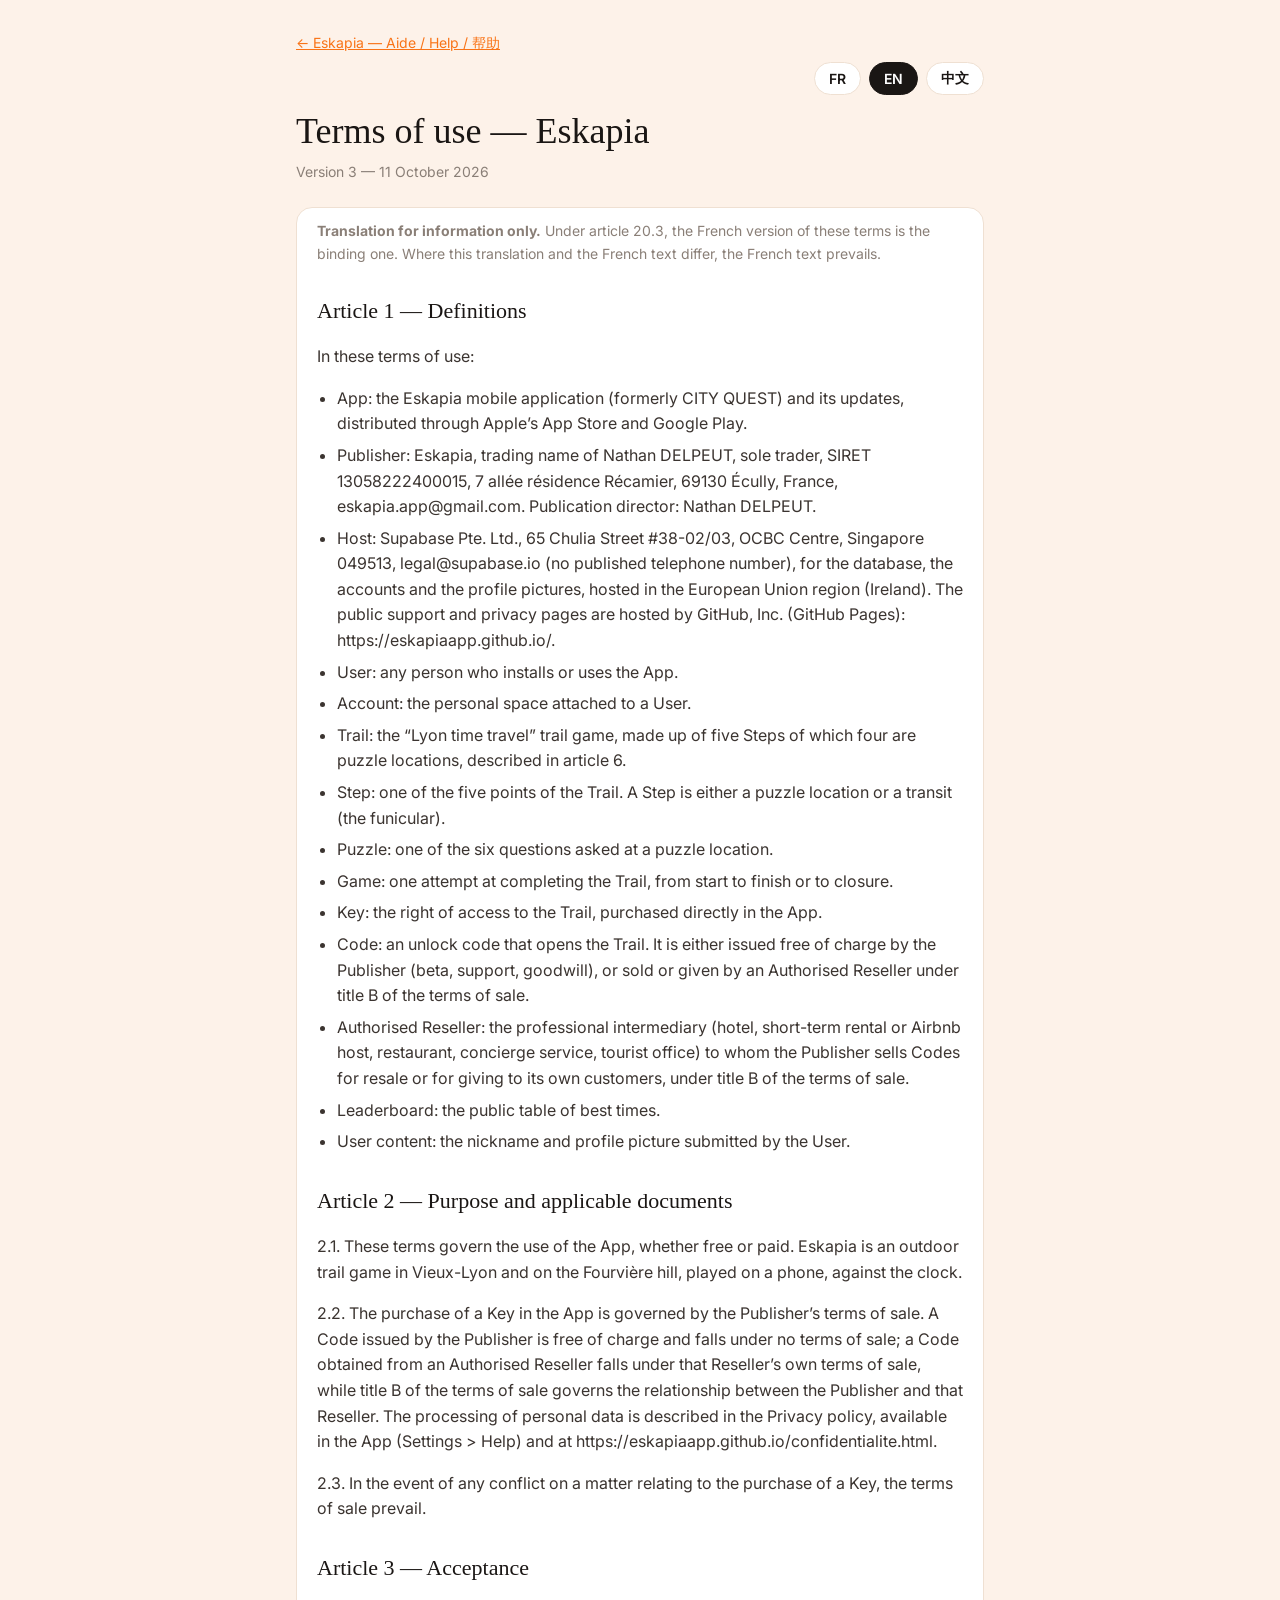
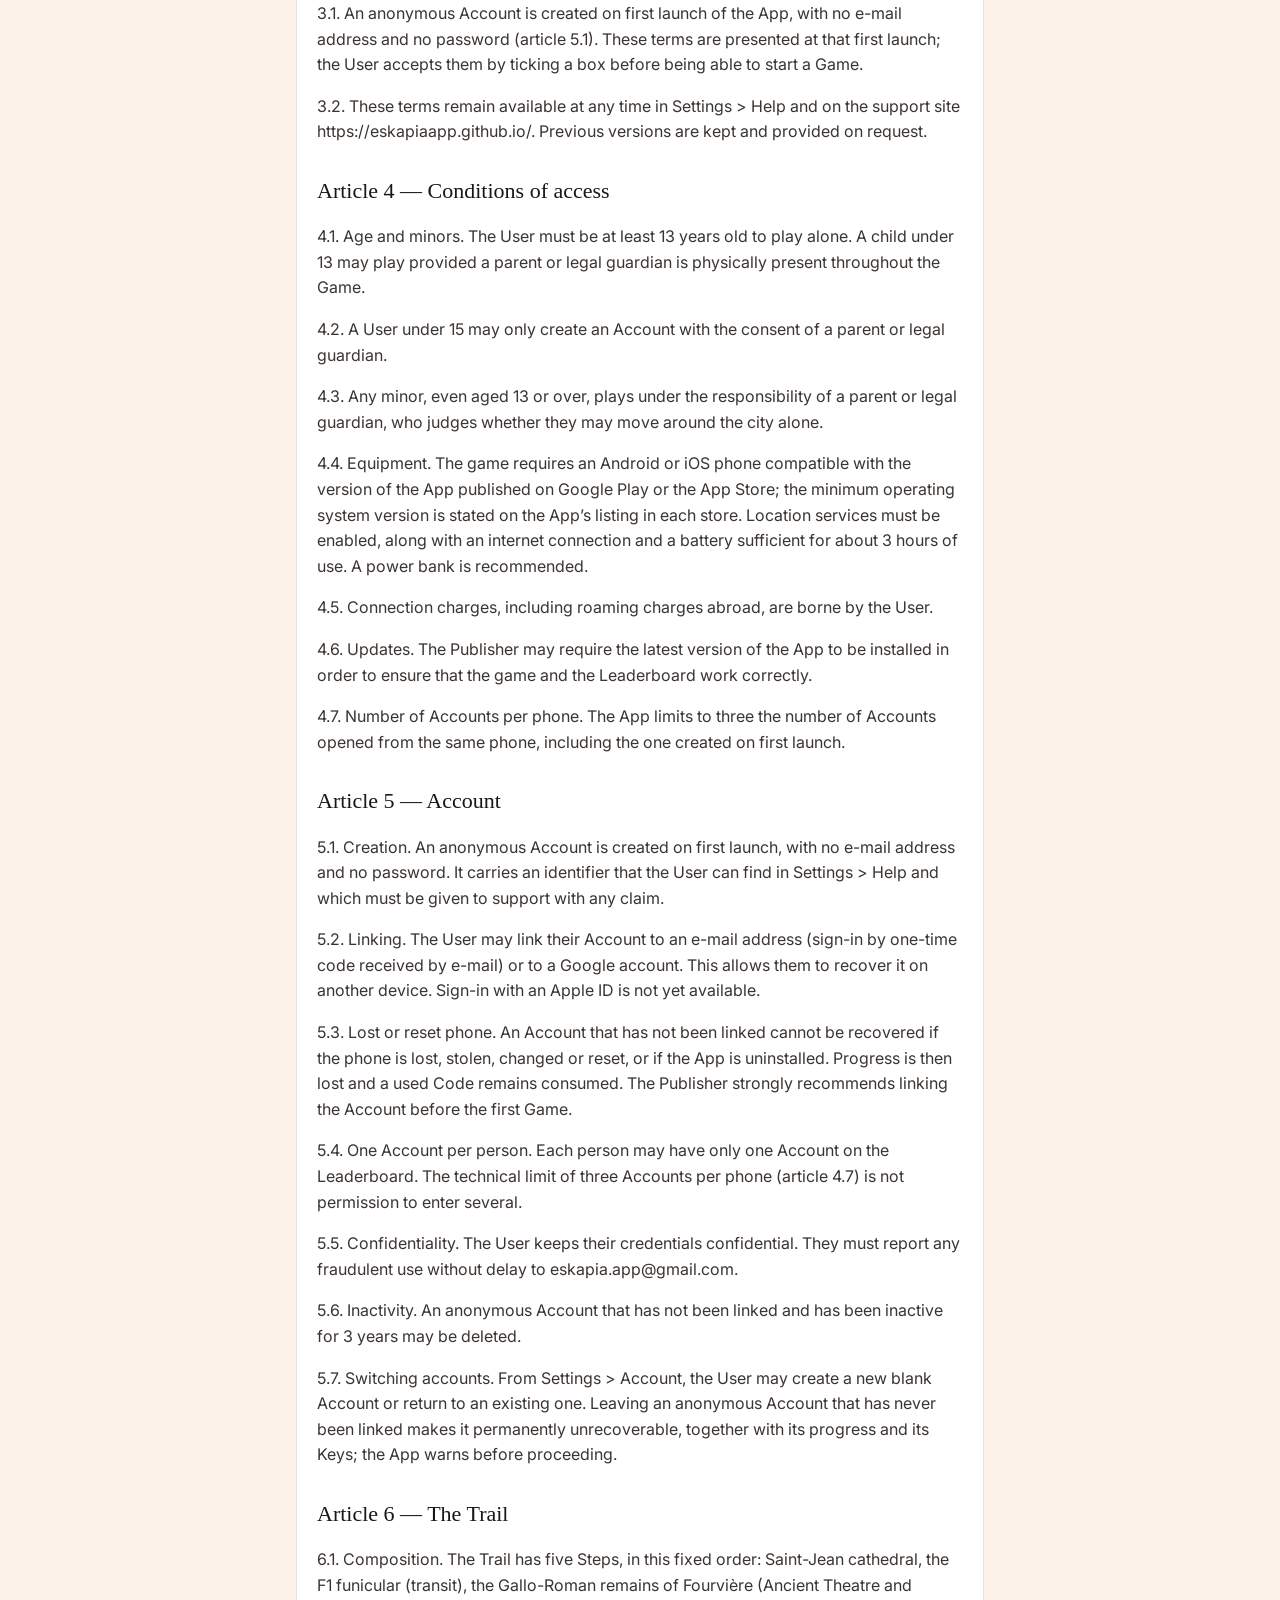
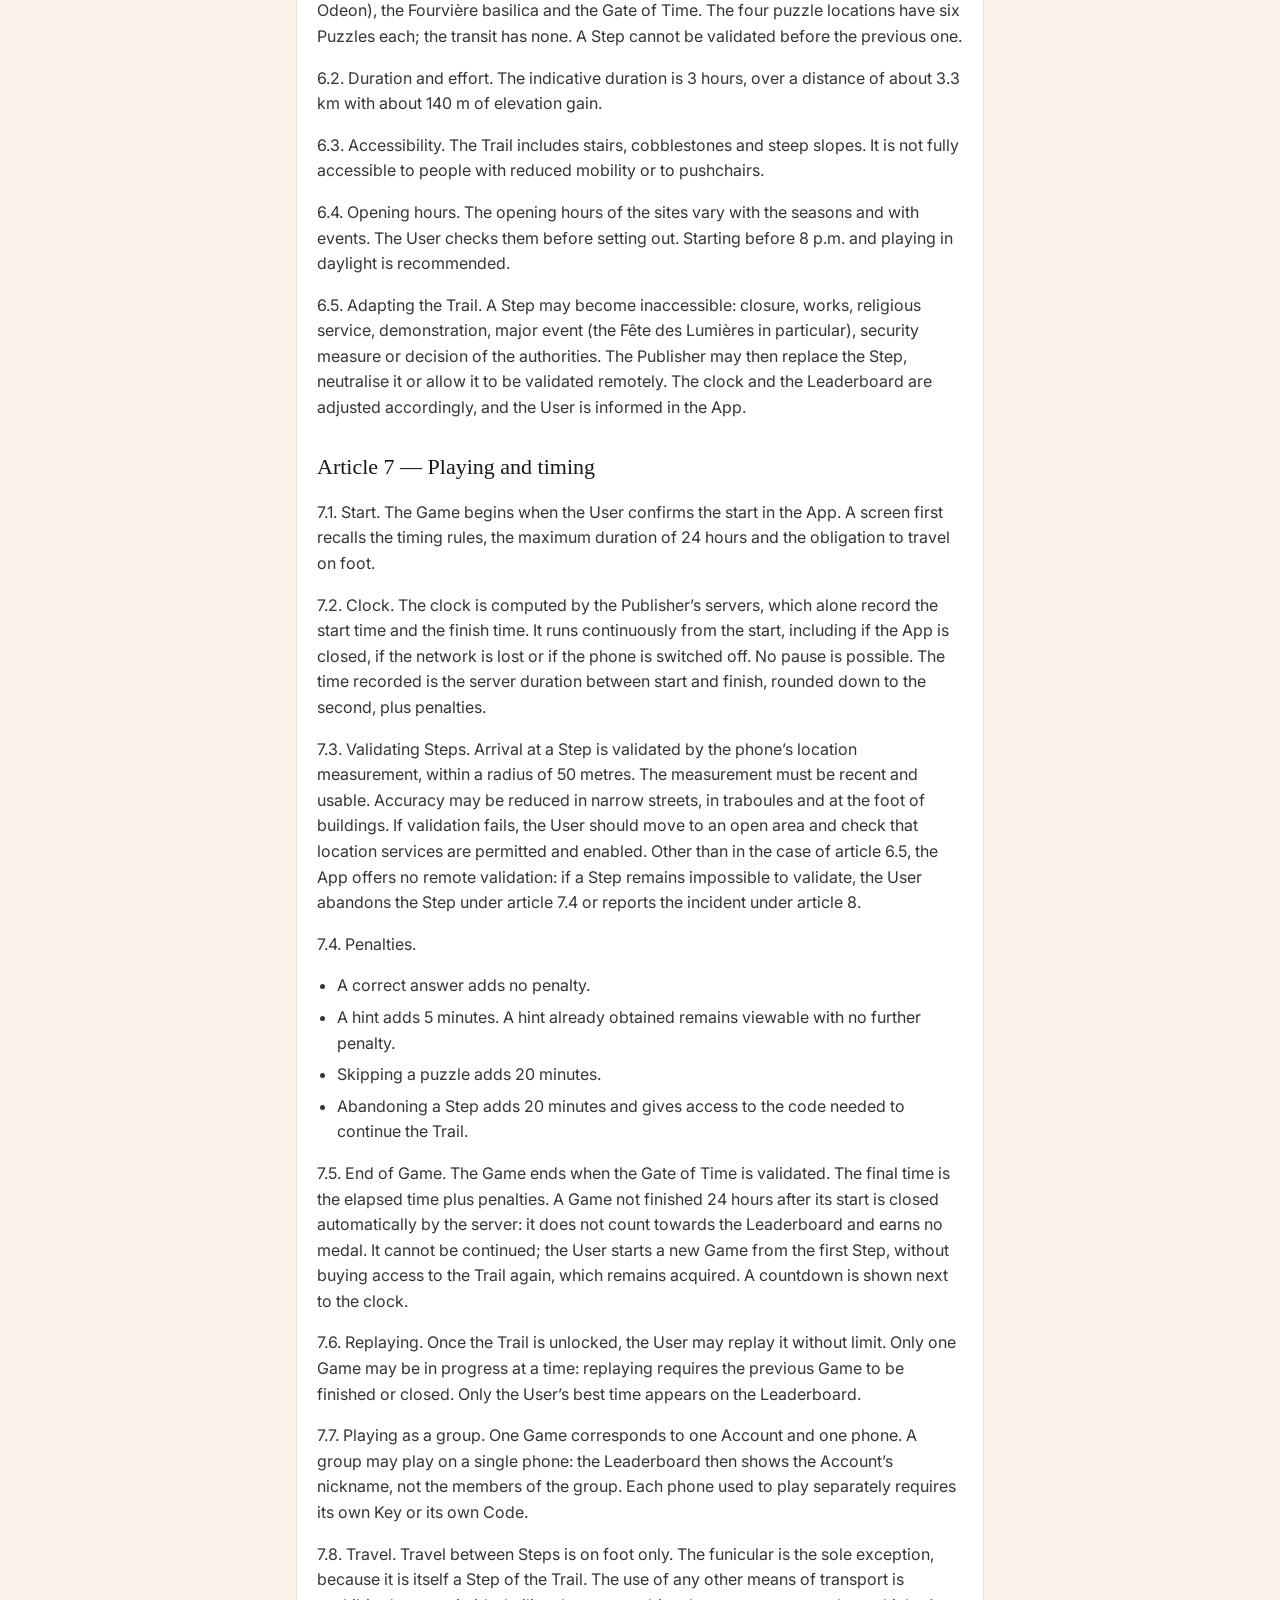
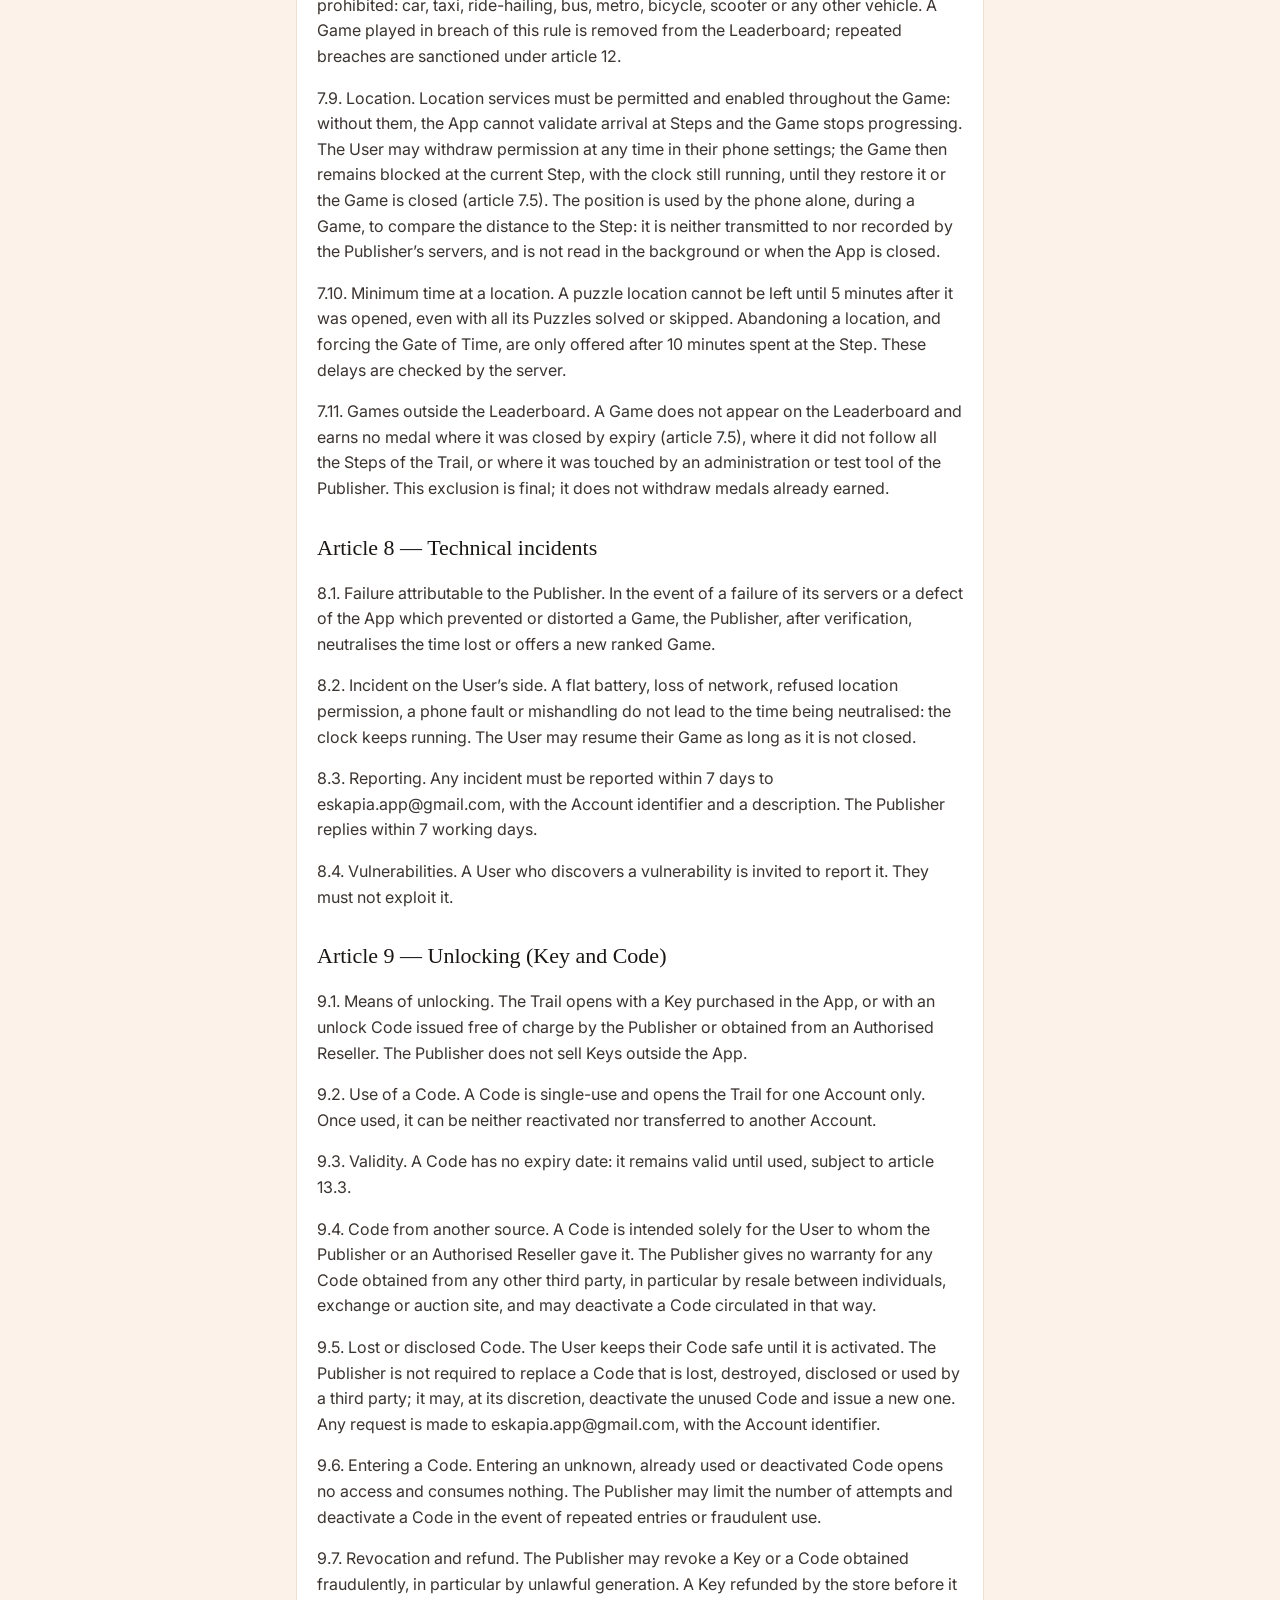
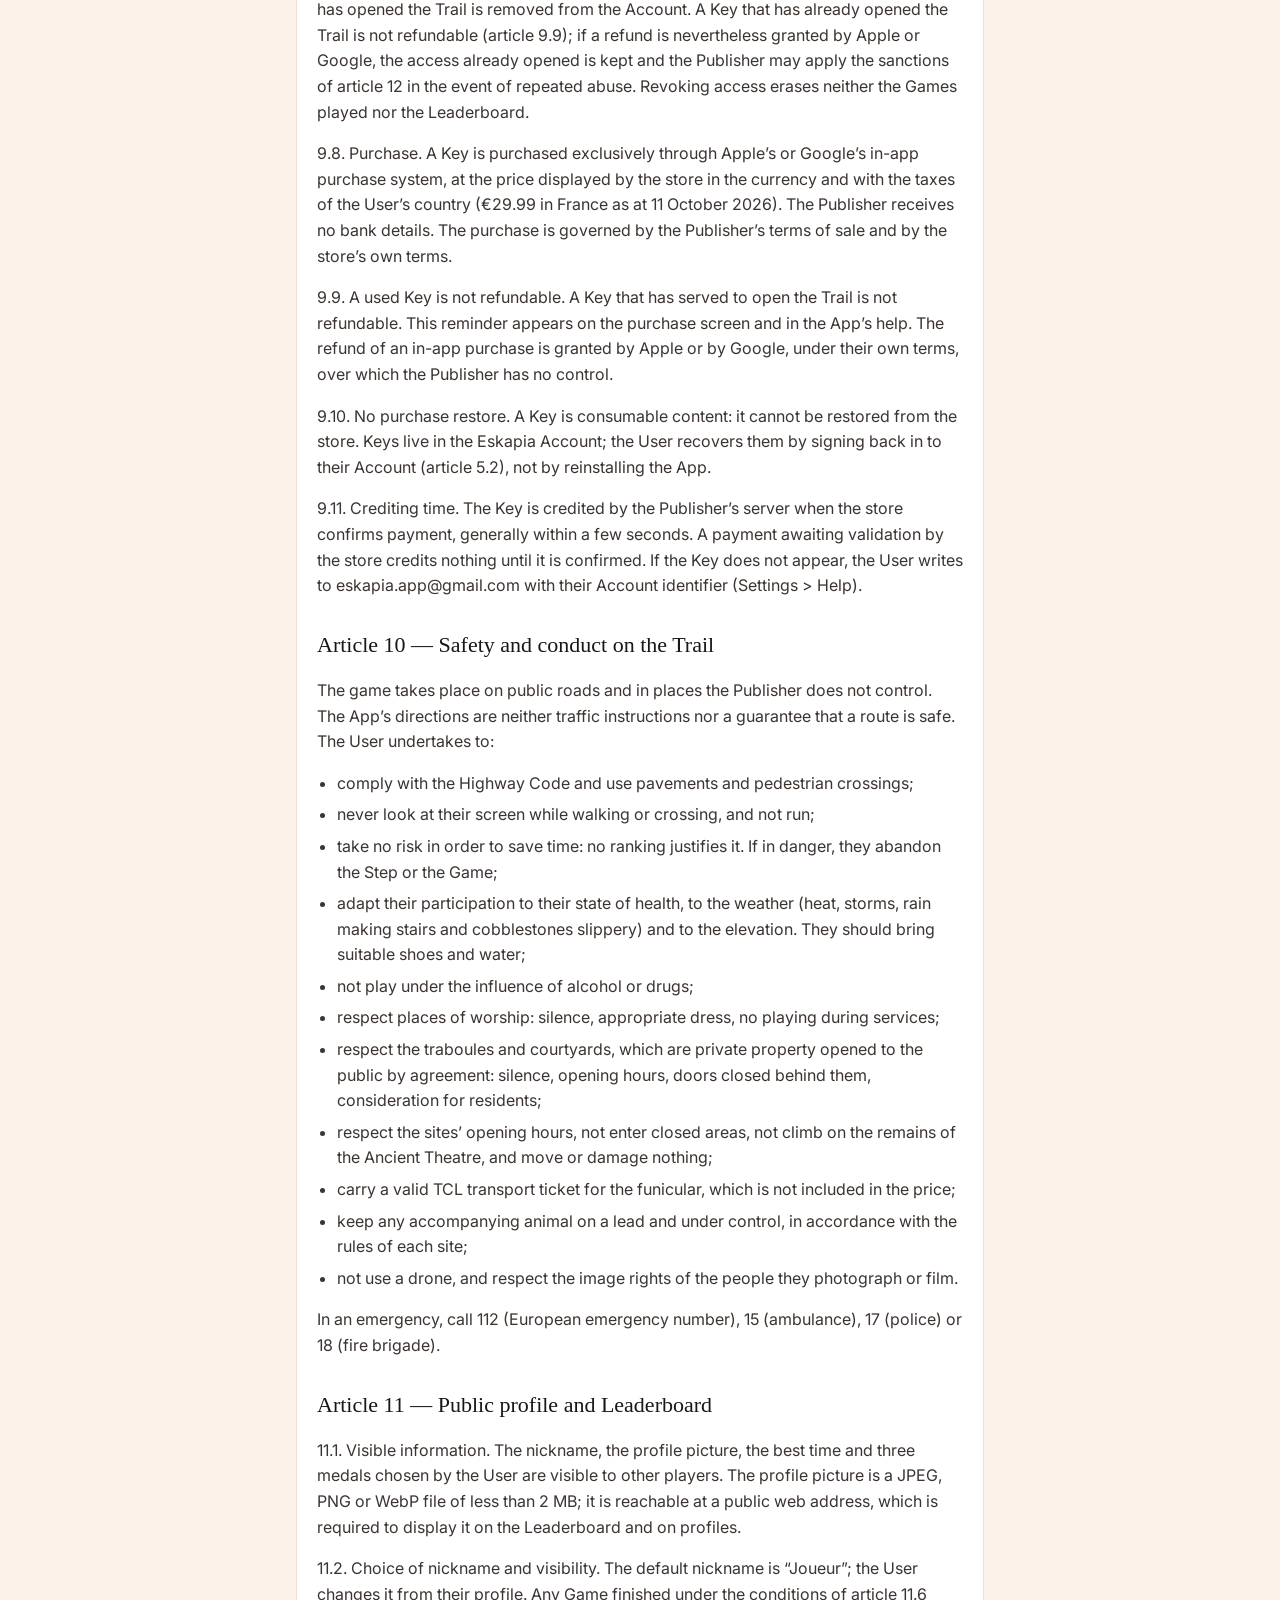
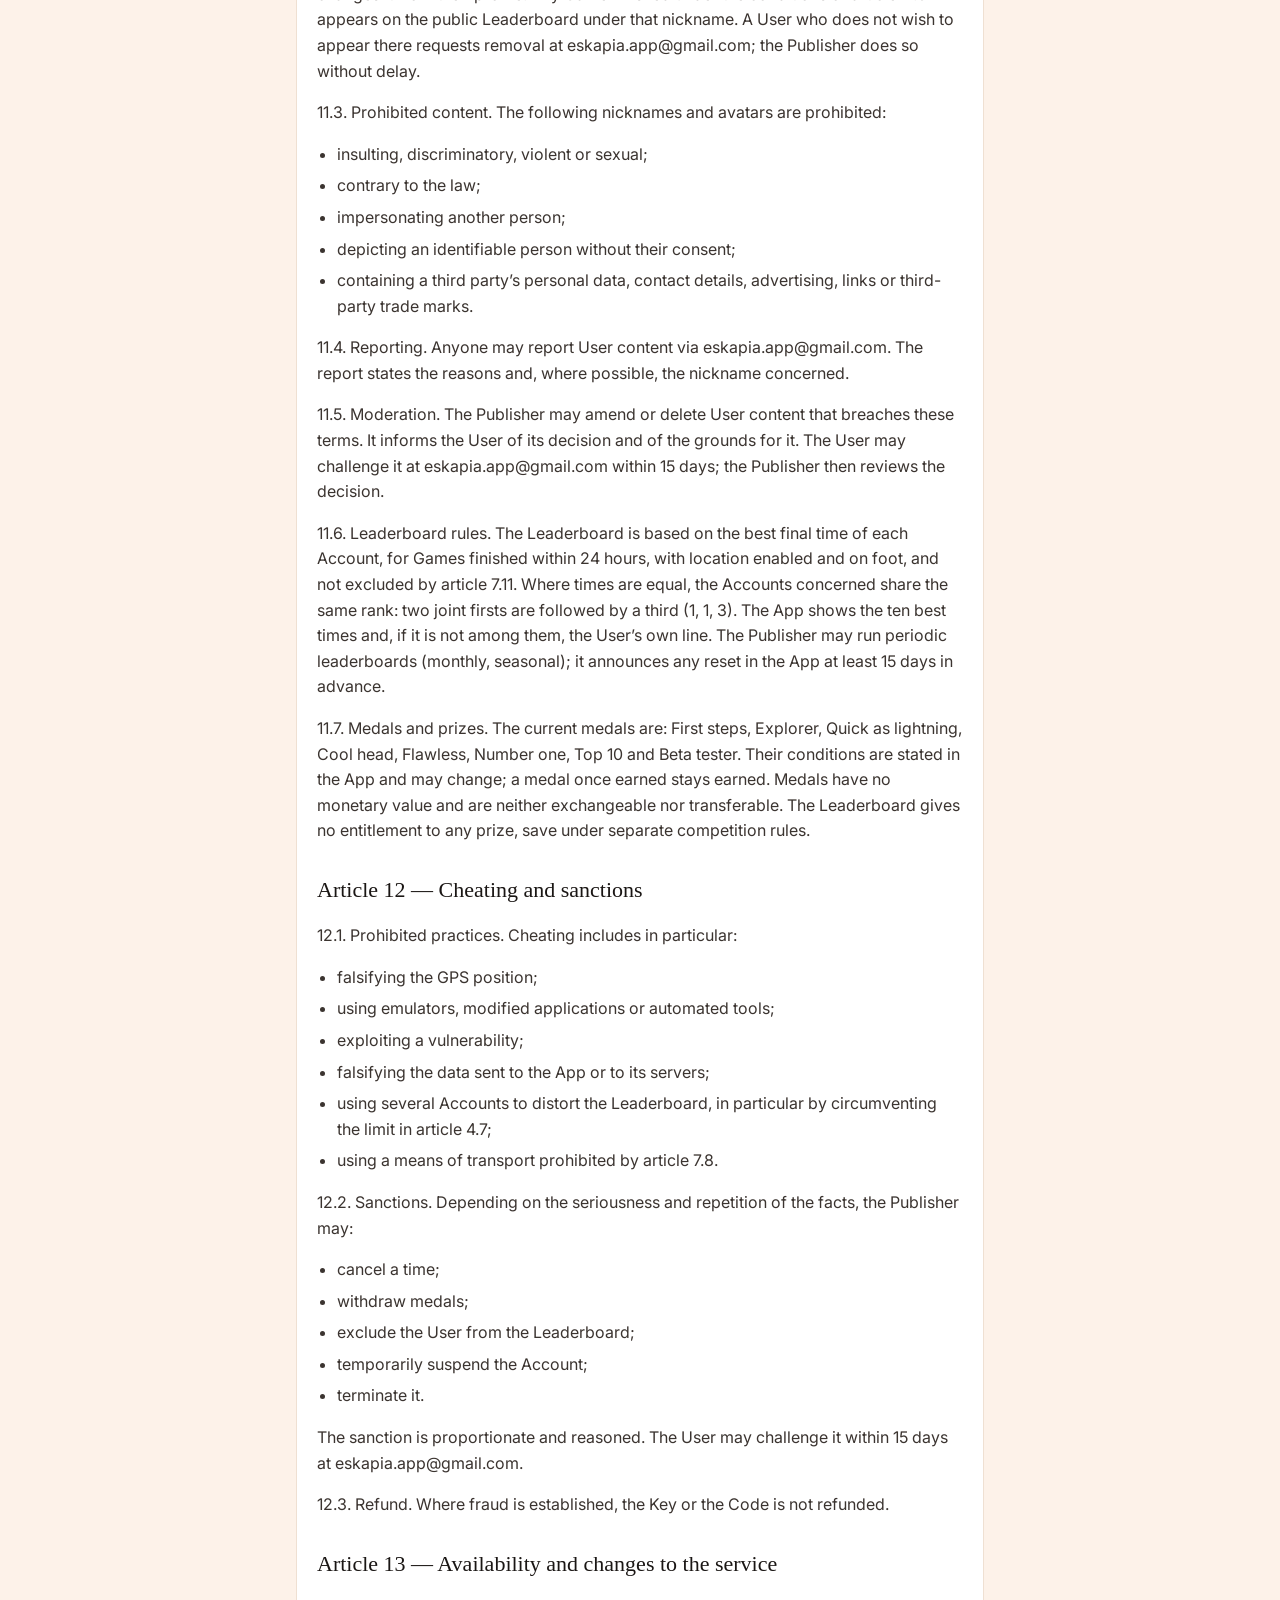
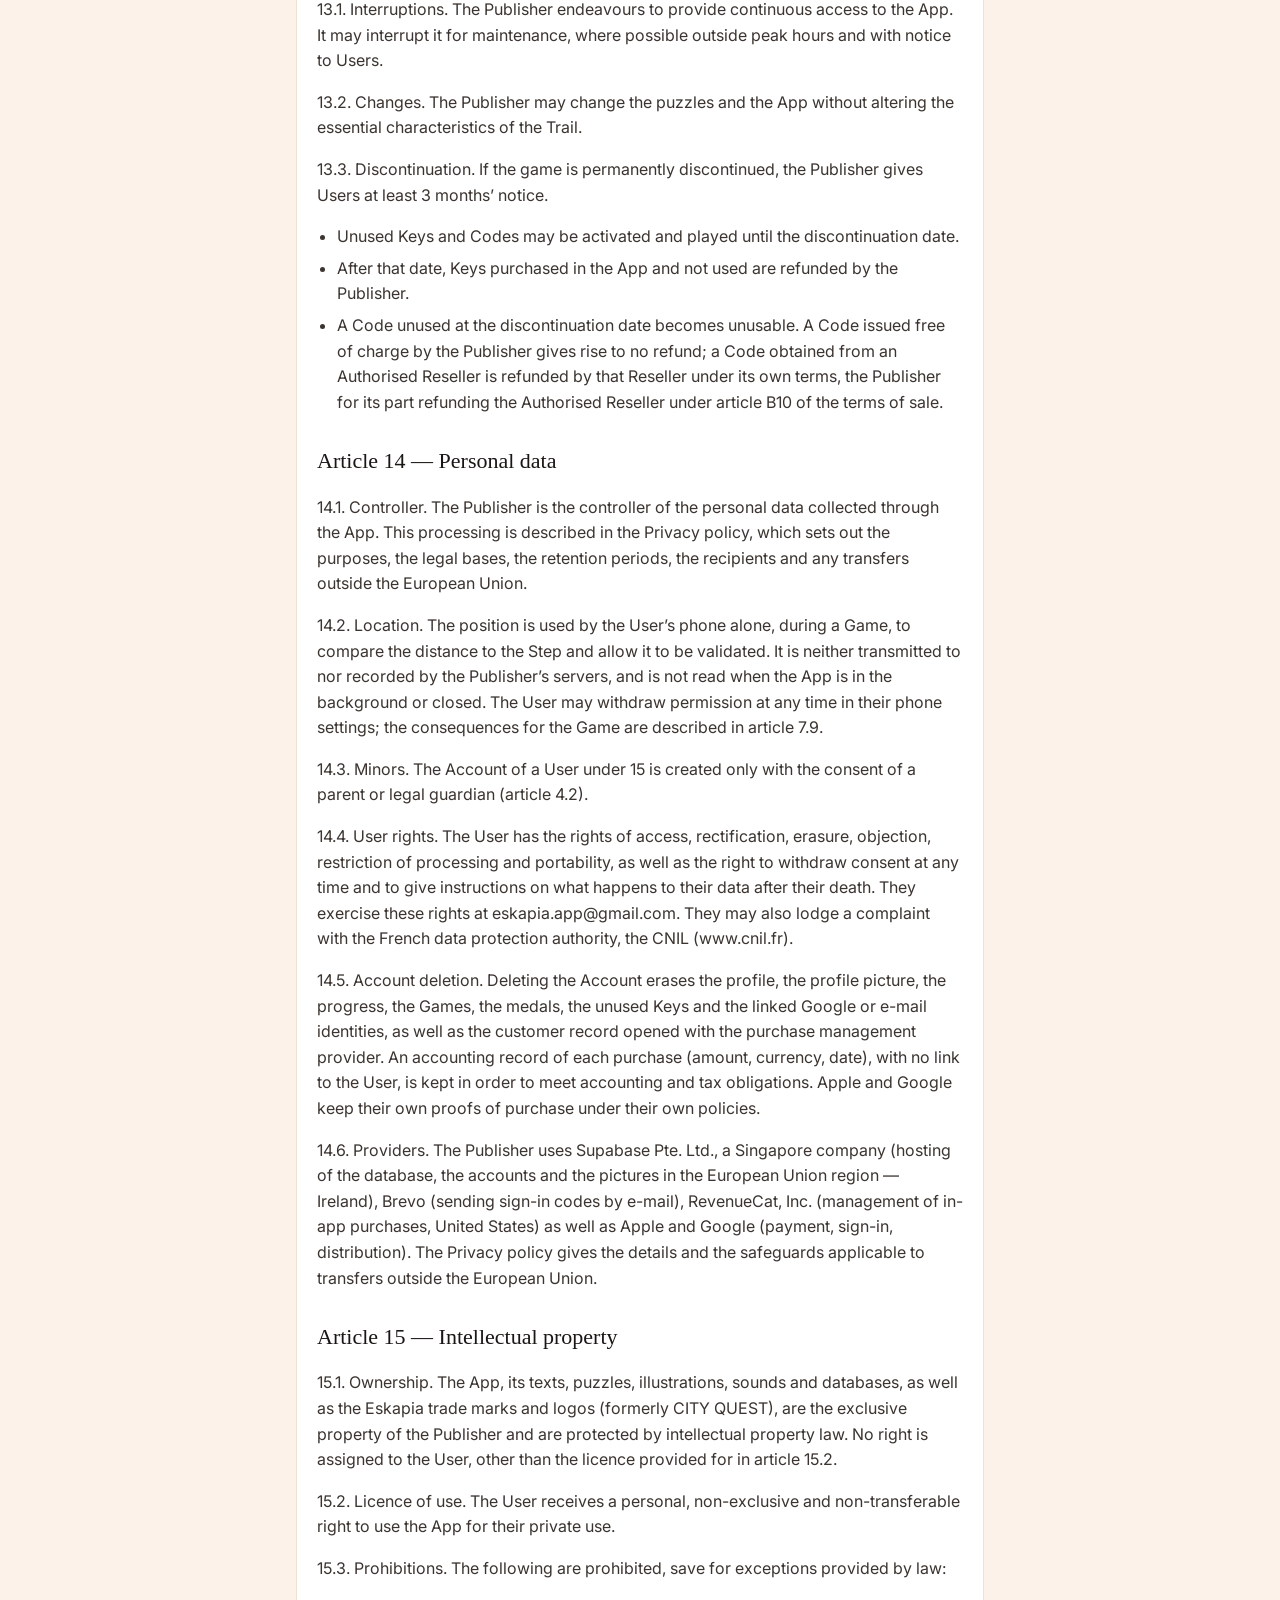
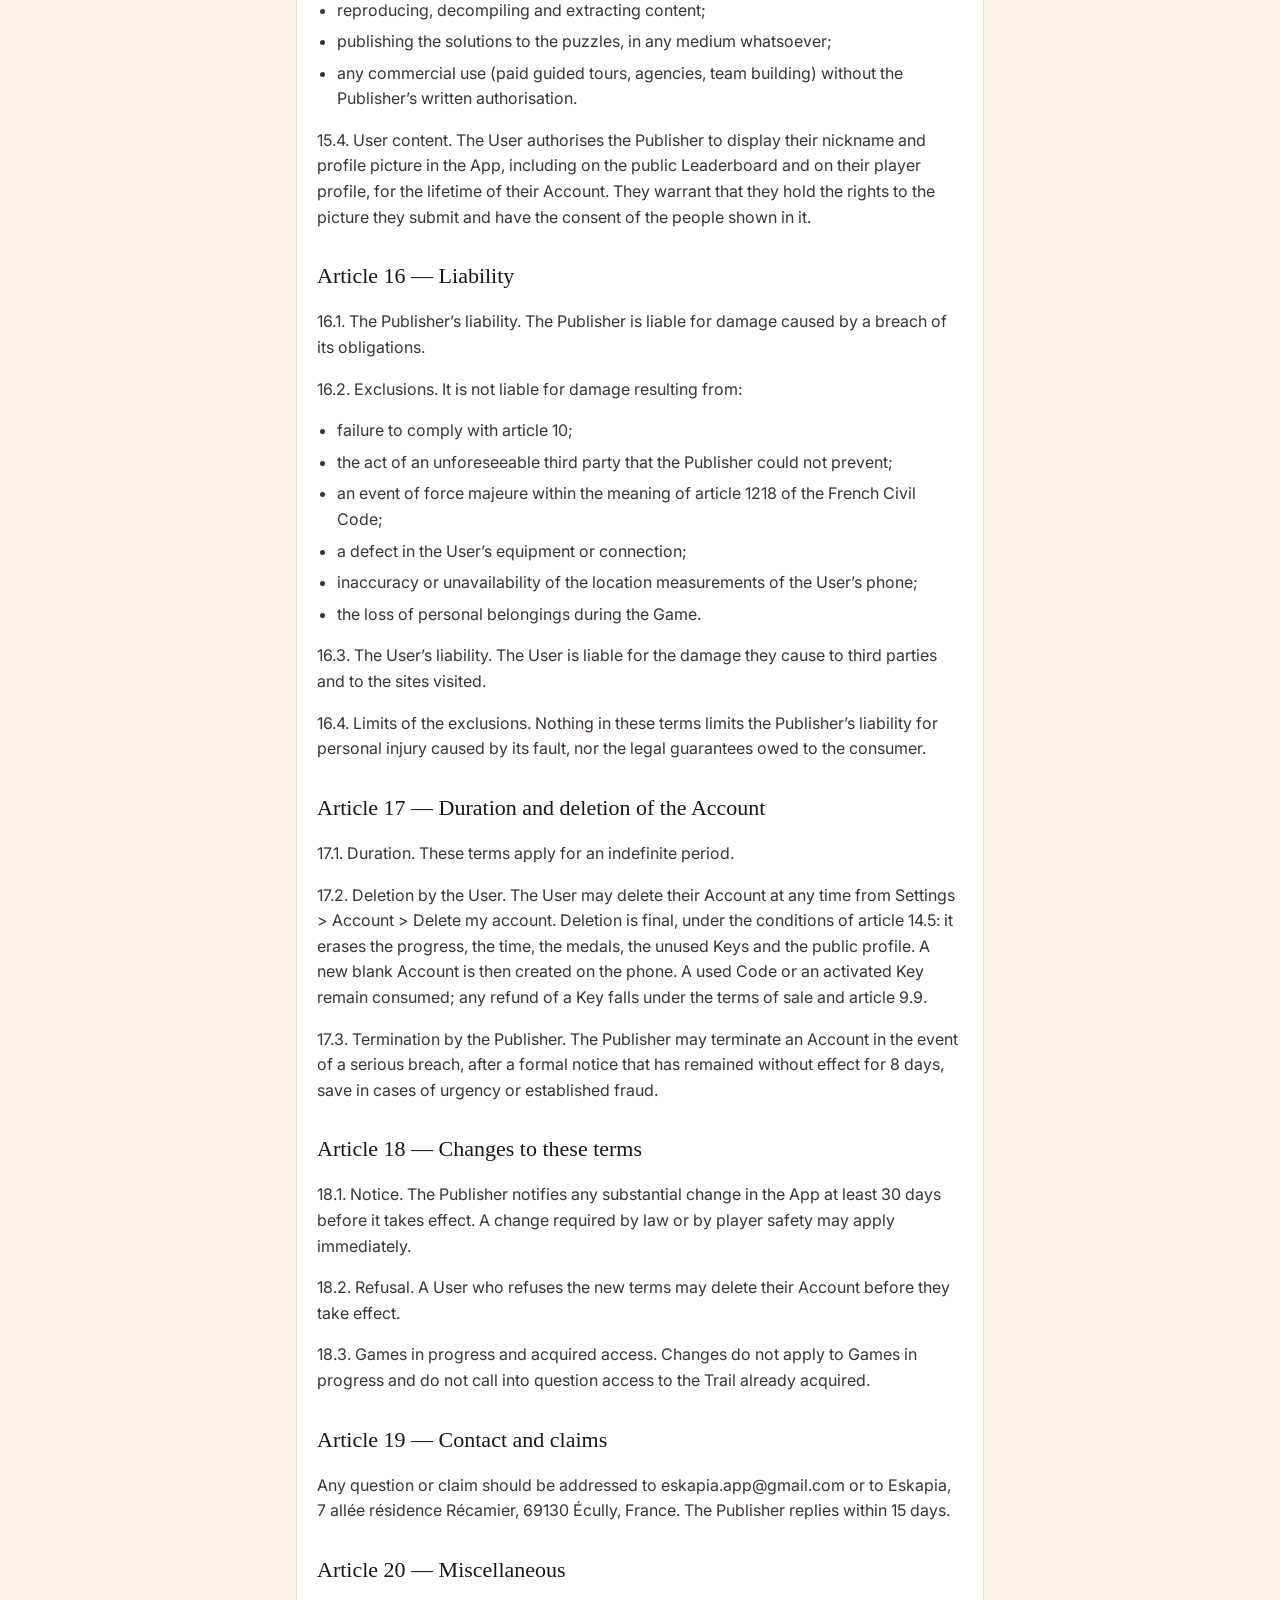
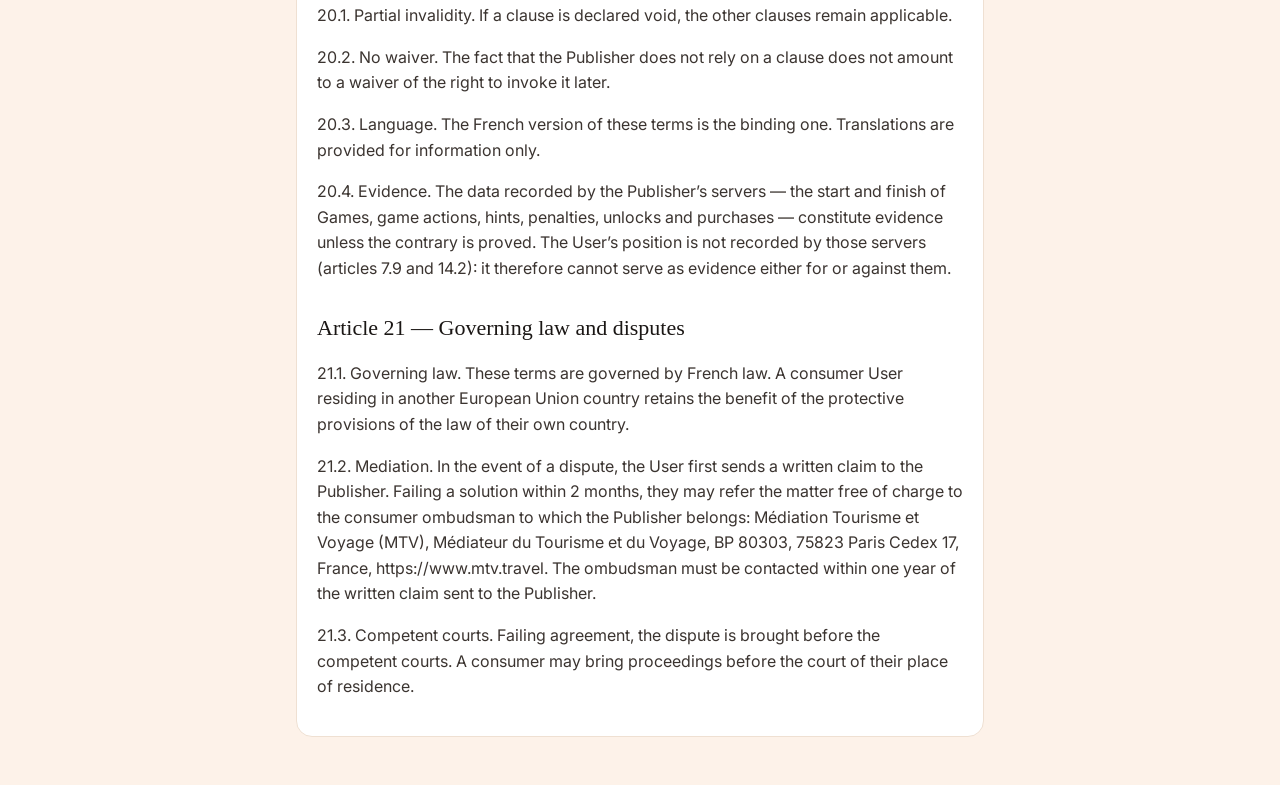
==== cgu.html @ 48bf1a55 "CGU et CGV, confidentialite du 11/10, FAQ (code partenaire, retractation, mediateur)" ====
<!doctype html>
<html lang="fr">
<head>
<meta charset="utf-8">
<meta name="viewport" content="width=device-width, initial-scale=1">
<title>Eskapia — Conditions générales d’utilisation</title>
<link rel="preconnect" href="https://fonts.googleapis.com">
<link rel="preconnect" href="https://fonts.gstatic.com" crossorigin>
<link href="https://fonts.googleapis.com/css2?family=IM+Fell+English&family=Inter:wght@400;600&display=swap" rel="stylesheet">
<style>
  :root {
    --fond: #FDF2E9; --surface: #FFFFFF; --texte: #1A1614; --secondaire: #8A7F77;
    --accent: #F97316; --bordure: #EFE0D2;
  }
  * { box-sizing: border-box; }
  body { margin: 0; background: var(--fond); color: var(--texte);
    font: 16px/1.6 Inter, system-ui, sans-serif; }
  main { max-width: 720px; margin: 0 auto; padding: 32px 16px 48px; }
  h1, h2 { font-family: "IM Fell English", Georgia, serif; font-weight: 400; margin: 0; }
  h1 { font-size: 36px; line-height: 1.15; }
  h2 { font-size: 22px; margin: 28px 0 8px; }
  .retour { margin: 0 0 8px; font-size: 14px; }
  .maj { color: var(--secondaire); margin: 8px 0 0; font-size: 14px; }
  .carte { background: var(--surface); border: 1px solid var(--bordure); border-radius: 16px;
    padding: 4px 20px 20px; margin-top: 24px; }
  p, li { color: #3b3430; }
  ul { padding-left: 20px; margin: 8px 0; }
  li + li { margin-top: 6px; }
  a { color: var(--accent); }
  /* Mentions à remplir avant publication : impossibles à manquer. */
  mark { background: #FDE047; color: #1A1614; padding: 0 4px; border-radius: 4px; }
  .langues { display: flex; gap: 8px; justify-content: flex-end; margin-bottom: 16px; }
  .langues button { font: 600 14px Inter, sans-serif; padding: 6px 14px; border-radius: 999px;
    border: 1px solid var(--bordure); background: var(--surface); color: var(--texte); cursor: pointer; }
  .langues button[aria-pressed="true"] { background: var(--texte); color: #fff; border-color: var(--texte); }
  [data-lang] { display: none; }
  html[lang="fr"] [data-lang="fr"], html[lang="en"] [data-lang="en"], html[lang="zh"] [data-lang="zh"] { display: revert; }
  [lang="zh-Hans"] h1, [lang="zh-Hans"] h2 { font-family: "Noto Serif SC", "Songti SC", "SimSun", serif; }
</style>
</head>
<body>
<main>
  <p class="retour"><a href="index.html">← Eskapia — Aide / Help / 帮助</a></p>
  <div class="langues" role="group" aria-label="Langue / Language">
    <button type="button" data-choix="fr">FR</button>
    <button type="button" data-choix="en">EN</button>
    <button type="button" data-choix="zh">中文</button>
  </div>

  <!-- ===================== FRANÇAIS ===================== -->
  <section data-lang="fr">
    <h1>Conditions générales d’utilisation — Eskapia</h1>
    <p class="maj">Version n°3 du 11/10/2026</p>

    <div class="carte">
      <h2>Article 1 — Définitions</h2>
      <p>Dans les présentes CGU, on entend par :</p>
      <ul>
        <li>Application : l’application mobile Eskapia (anciennement CITY QUEST) et ses mises à jour, distribuée par l’App Store d’Apple et par Google Play.</li>
        <li>Éditeur : Eskapia, nom commercial de Nathan DELPEUT, entrepreneur individuel, SIRET 13058222400015, 7 allée résidence Récamier, 69130 Écully, eskapia.app@gmail.com. Directeur de la publication : Nathan DELPEUT.</li>
        <li>Hébergeur : Supabase Pte. Ltd., 65 Chulia Street #38-02/03, OCBC Centre, Singapour 049513, legal@supabase.io (aucun numéro de téléphone publié), pour la base de données, les comptes et les photos de profil, hébergés dans la région Union européenne (Irlande). Les pages publiques de support et de confidentialité sont hébergées par GitHub, Inc. (GitHub Pages) : https://eskapiaapp.github.io/.</li>
        <li>Utilisateur : toute personne qui installe ou utilise l’Application.</li>
        <li>Compte : l’espace personnel rattaché à un Utilisateur.</li>
        <li>Parcours : le jeu de piste « Lyon time travel », composé de cinq Étapes dont quatre lieux à énigmes, décrit à l’article 6.</li>
        <li>Étape : l’un des cinq points du Parcours. Une Étape est soit un lieu à énigmes, soit un transit (le funiculaire).</li>
        <li>Énigme : l’une des six questions posées sur un lieu à énigmes.</li>
        <li>Partie : une tentative de réalisation du Parcours, du départ à l’arrivée ou à la clôture.</li>
        <li>Clé : le droit d’accès au Parcours acheté directement dans l’Application.</li>
        <li>Code : un code de déblocage qui ouvre le Parcours. Il est soit délivré gratuitement par l’Éditeur (bêta, support, geste commercial), soit vendu ou offert par un Vendeur autorisé dans les conditions du Titre B des CGV.</li>
        <li>Vendeur autorisé : l’intermédiaire professionnel (hôtel, loueur de meublé ou hôte Airbnb, restaurant, conciergerie, office de tourisme) auquel l’Éditeur vend des Codes en vue de leur revente ou de leur remise à ses clients, dans les conditions du Titre B des CGV.</li>
        <li>Classement : le tableau public des meilleurs temps.</li>
        <li>Contenu utilisateur : le pseudonyme et la photo de profil déposés par l’Utilisateur.</li>
      </ul>
      <h2>Article 2 — Objet et documents applicables</h2>
      <p>2.1. Les CGU règlent l’utilisation de l’Application, gratuite ou payante. Eskapia est un jeu de piste en extérieur dans le Vieux-Lyon et sur la colline de Fourvière, joué sur téléphone, contre la montre.</p>
      <p>2.2. L’achat d’une Clé dans l’Application est régi par les Conditions générales de vente (CGV) de l’Éditeur. Un Code délivré par l’Éditeur est gratuit et ne relève d’aucune condition de vente ; un Code acquis auprès d’un Vendeur autorisé relève des conditions de vente de ce Vendeur, le Titre B des CGV régissant pour sa part la relation entre l’Éditeur et celui-ci. Le traitement des données personnelles est décrit dans la Politique de confidentialité, accessible dans l’Application (Paramètres &gt; Aide) et à l’adresse https://eskapiaapp.github.io/confidentialite.html.</p>
      <p>2.3. En cas de contradiction sur une question liée à l’achat d’une Clé, les CGV prévalent.</p>
      <h2>Article 3 — Acceptation</h2>
      <p>3.1. Un Compte anonyme est créé au premier lancement de l’Application, sans e-mail ni mot de passe (article 5.1). Les CGU sont présentées à ce premier lancement ; l’Utilisateur les accepte en cochant une case avant de pouvoir commencer une Partie.</p>
      <p>3.2. Les CGU restent consultables à tout moment dans Paramètres &gt; Aide et sur le site de support https://eskapiaapp.github.io/. Les versions antérieures sont conservées et communiquées sur simple demande.</p>
      <h2>Article 4 — Conditions d’accès</h2>
      <p>4.1. Âge et mineurs. L’Utilisateur doit avoir au moins 13 ans pour jouer seul. L’enfant de moins de 13 ans peut jouer à condition d’être accompagné physiquement d’un parent ou d’un titulaire de l’autorité parentale pendant toute la Partie.</p>
      <p>4.2. L’Utilisateur de moins de 15 ans ne peut créer un Compte qu’avec l’accord d’un titulaire de l’autorité parentale.</p>
      <p>4.3. Tout mineur, même âgé de 13 ans ou plus, joue sous la responsabilité d’un titulaire de l’autorité parentale, qui apprécie s’il peut se déplacer seul en ville.</p>
      <p>4.4. Équipement. Le jeu nécessite un téléphone Android ou iOS compatible avec la version de l’Application publiée sur Google Play ou l’App Store ; la version minimale du système est indiquée sur la fiche de l’Application dans chaque store. Il faut la géolocalisation activée, une connexion Internet et une batterie suffisante pour environ 3 heures d’utilisation. Une batterie externe est recommandée.</p>
      <p>4.5. Les frais de connexion, y compris d’itinérance à l’étranger, sont à la charge de l’Utilisateur.</p>
      <p>4.6. Mise à jour. L’Éditeur peut exiger l’installation de la dernière version de l’Application pour garantir le bon fonctionnement du jeu et du Classement.</p>
      <p>4.7. Nombre de Comptes par téléphone. L’Application limite à trois le nombre de Comptes ouverts depuis un même téléphone, celui créé au premier lancement compris.</p>
      <h2>Article 5 — Compte</h2>
      <p>5.1. Création. Un Compte anonyme est créé au premier lancement, sans e-mail ni mot de passe. Il porte un identifiant que l’Utilisateur retrouve dans Paramètres &gt; Aide et qu’il communique au support pour toute réclamation.</p>
      <p>5.2. Rattachement. L’Utilisateur peut rattacher son Compte à une adresse e-mail (connexion par code à usage unique reçu par courriel) ou à un compte Google. Cela lui permet de le retrouver sur un autre appareil. La connexion par identifiant Apple n’est pas encore disponible.</p>
      <p>5.3. Téléphone perdu ou réinitialisé. Un Compte non rattaché ne peut pas être récupéré en cas de perte, de vol, de changement ou de réinitialisation du téléphone, ou de désinstallation de l’Application. La progression est alors perdue et un Code utilisé reste consommé. L’Éditeur recommande fortement de rattacher le Compte avant la première Partie.</p>
      <p>5.4. Un Compte par personne. Chaque personne ne peut faire figurer qu’un seul Compte au Classement. La limite technique de trois Comptes par téléphone (article 4.7) ne vaut pas autorisation d’en faire figurer plusieurs.</p>
      <p>5.5. Confidentialité. L’Utilisateur garde ses identifiants confidentiels. Il signale sans délai tout usage frauduleux à eskapia.app@gmail.com.</p>
      <p>5.6. Inactivité. Un Compte anonyme non rattaché et inactif pendant 3 ans peut être supprimé.</p>
      <p>5.7. Changement de compte. Depuis Paramètres &gt; Compte, l’Utilisateur peut créer un nouveau Compte vierge ou revenir à un Compte existant. Quitter un Compte anonyme qui n’a jamais été rattaché le rend définitivement irrécupérable, avec sa progression et ses Clés ; l’Application en avertit avant de poursuivre.</p>
      <h2>Article 6 — Le Parcours</h2>
      <p>6.1. Composition. Le Parcours compte cinq Étapes, dans cet ordre imposé : la cathédrale Saint-Jean, le funiculaire F1 (transit), les vestiges gallo-romains de Fourvière (Théâtre antique et Odéon), la basilique de Fourvière et la Porte du Temps. Les quatre lieux à énigmes comptent six Énigmes chacun ; le transit n’en comporte aucune. Une Étape ne peut pas être validée avant la précédente.</p>
      <p>6.2. Durée et effort. La durée indicative est de 3 heures, pour une distance d’environ 3,3 km et un dénivelé d’environ 140 m.</p>
      <p>6.3. Accessibilité. Le Parcours comporte des escaliers, des pavés et des pentes marquées. Il n’est pas entièrement accessible aux personnes à mobilité réduite ni aux poussettes.</p>
      <p>6.4. Horaires. Les horaires d’ouverture des sites varient selon les saisons et les événements. L’Utilisateur les vérifie avant de partir. Il est recommandé de commencer avant 20 h et de jouer de jour.</p>
      <p>6.5. Adaptation du Parcours. Une Étape peut devenir inaccessible : fermeture, travaux, office religieux, manifestation, grand événement (Fête des Lumières notamment), mesure de sécurité ou décision des autorités. L’Éditeur peut alors remplacer l’Étape, la neutraliser ou permettre sa validation à distance. Le chronomètre et le Classement sont ajustés en conséquence, et l’Utilisateur en est informé dans l’Application.</p>
      <h2>Article 7 — Déroulement et chronométrage</h2>
      <p>7.1. Départ. La Partie commence lorsque l’Utilisateur confirme le départ dans l’Application. Un écran rappelle au préalable les règles de chronométrage, la durée maximale de 24 heures et l’obligation de se déplacer à pied.</p>
      <p>7.2. Chronomètre. Le chronomètre est calculé par les serveurs de l’Éditeur, qui seuls enregistrent l’heure de départ et l’heure de fin. Il tourne en continu dès le départ, y compris si l’Application est fermée, si le réseau est coupé ou si le téléphone est éteint. Aucune pause n’est possible. Le temps retenu est la durée serveur entre le départ et la fin, arrondie à la seconde inférieure, augmentée des pénalités.</p>
      <p>7.3. Validation des Étapes. L’arrivée sur une Étape est validée par la mesure de géolocalisation du téléphone, dans un rayon de 50 mètres. La mesure doit être récente et exploitable. La précision peut être réduite dans les rues étroites, les traboules et au pied des bâtiments. En cas d’échec, l’Utilisateur se place dans un endroit dégagé et vérifie que la géolocalisation est autorisée et activée. Hors le cas de l’article 6.5, l’Application ne propose aucune validation à distance : si une Étape reste invalidable, l’Utilisateur abandonne l’Étape dans les conditions de l’article 7.4 ou signale l’incident selon l’article 8.</p>
      <p>7.4. Pénalités.</p>
      <ul>
        <li>Une bonne réponse n’ajoute aucune pénalité.</li>
        <li>Un indice ajoute 5 minutes. Un indice déjà obtenu reste consultable sans nouvelle pénalité.</li>
        <li>Passer une énigme ajoute 20 minutes.</li>
        <li>Abandonner une Étape ajoute 20 minutes et donne accès au code nécessaire à la suite du Parcours.</li>
      </ul>
      <p>7.5. Fin de Partie. La Partie se termine à la validation de la Porte du Temps. Le temps final est le temps écoulé, augmenté des pénalités. Une Partie non terminée 24 heures après son départ est close automatiquement par le serveur : elle ne compte pas au Classement et ne rapporte aucune médaille. Elle ne peut pas être poursuivie ; l’Utilisateur recommence une nouvelle Partie depuis la première Étape, sans racheter l’accès au Parcours, qui reste acquis. Un compte à rebours est affiché à côté du chronomètre.</p>
      <p>7.6. Rejouer. Une fois le Parcours déverrouillé, l’Utilisateur peut le rejouer sans limite. Une seule Partie peut être en cours à la fois : rejouer suppose la Partie précédente terminée ou close. Seul le meilleur temps de l’Utilisateur figure au Classement.</p>
      <p>7.7. Jeu en groupe. Une Partie correspond à un Compte et à un téléphone. Un groupe peut jouer sur un seul téléphone : le Classement affiche alors le pseudonyme du Compte, et non les membres du groupe. Chaque téléphone utilisé pour jouer séparément nécessite sa propre Clé ou son propre Code.</p>
      <p>7.8. Déplacements. Les déplacements entre Étapes se font exclusivement à pied. Le funiculaire est la seule exception, car il constitue une Étape du Parcours. L’usage de tout autre moyen de transport est interdit : voiture, taxi, VTC, bus, métro, vélo, trottinette ou tout autre engin. Une Partie réalisée en méconnaissance de cette règle est retirée du Classement ; des manquements répétés sont sanctionnés selon l’article 12.</p>
      <p>7.9. Géolocalisation. La géolocalisation doit être autorisée et activée pendant toute la Partie : sans elle, l’Application ne peut pas valider l’arrivée sur les Étapes et la Partie ne progresse plus. L’Utilisateur peut retirer son autorisation à tout moment dans les réglages de son téléphone ; la Partie reste alors bloquée à l’Étape en cours, le chronomètre continuant de tourner, jusqu’à ce qu’il la rétablisse ou que la Partie soit close (article 7.5). La position est utilisée par le seul téléphone, pendant une Partie, pour comparer la distance à l’Étape : elle n’est ni transmise ni enregistrée par les serveurs de l’Éditeur, et n’est pas relevée en arrière-plan ni lorsque l’Application est fermée.</p>
      <p>7.10. Temps minimal sur un lieu. Un lieu à énigmes ne peut être quitté avant 5 minutes depuis son ouverture, même toutes ses Énigmes résolues ou passées. L’abandon d’un lieu, et le forçage de la Porte du Temps, ne sont proposés qu’après 10 minutes passées sur l’Étape. Ces délais sont vérifiés par le serveur.</p>
      <p>7.11. Parties hors Classement. Une Partie ne figure pas au Classement et ne rapporte aucune médaille lorsqu’elle a été close par expiration (article 7.5), lorsqu’elle n’a pas suivi toutes les Étapes du Parcours, ou lorsqu’elle a été touchée par un outil d’administration ou de test de l’Éditeur. Cette exclusion est définitive ; elle ne retire pas les médailles déjà acquises.</p>
      <h2>Article 8 — Incidents techniques</h2>
      <p>8.1. Panne imputable à l’Éditeur. En cas de panne de ses serveurs ou de défaut de l’Application ayant empêché ou faussé une Partie, l’Éditeur, après vérification, neutralise le temps perdu ou offre une nouvelle Partie classée.</p>
      <p>8.2. Incident côté Utilisateur. Batterie déchargée, perte de réseau, géolocalisation refusée, défaut du téléphone ou mauvaise manipulation n’entraînent pas de neutralisation du temps : le chronomètre continue de tourner. L’Utilisateur peut reprendre sa Partie tant qu’elle n’est pas close.</p>
      <p>8.3. Signalement. Tout incident se signale dans les 7 jours à eskapia.app@gmail.com, avec l’identifiant du Compte et une description. L’Éditeur répond dans un délai de 7 jours ouvrés.</p>
      <p>8.4. Failles. L’Utilisateur qui découvre une faille est invité à la signaler. Il ne doit pas l’exploiter.</p>
      <h2>Article 9 — Déverrouillage (Clé et Code)</h2>
      <p>9.1. Moyens de déverrouillage. Le Parcours s’ouvre avec une Clé achetée dans l’Application, ou avec un Code de déblocage délivré gratuitement par l’Éditeur ou acquis auprès d’un Vendeur autorisé. L’Éditeur ne vend pas de Clé en dehors de l’Application.</p>
      <p>9.2. Usage du Code. Un Code est à usage unique et ouvre le Parcours pour un seul Compte. Une fois utilisé, il ne peut être ni réactivé, ni transféré vers un autre Compte.</p>
      <p>9.3. Validité. Un Code n’a pas de date d’expiration : il reste valable jusqu’à son utilisation, sous réserve de l’article 13.3.</p>
      <p>9.4. Code d’une autre provenance. Un Code est destiné au seul Utilisateur à qui l’Éditeur ou un Vendeur autorisé l’a remis. L’Éditeur ne garantit aucun Code obtenu auprès d’un autre tiers, notamment par revente entre particuliers, échange ou site d’enchères, et peut désactiver un Code ainsi diffusé.</p>
      <p>9.5. Code perdu ou divulgué. L’Utilisateur conserve son Code jusqu’à son activation. L’Éditeur n’est pas tenu de remplacer un Code perdu, détruit, divulgué ou utilisé par un tiers ; il peut, à sa discrétion, désactiver le Code non encore utilisé et en délivrer un nouveau. Toute demande se fait à eskapia.app@gmail.com, avec l’identifiant du Compte.</p>
      <p>9.6. Saisie du Code. La saisie d’un Code inconnu, déjà utilisé ou désactivé n’ouvre aucun accès et ne consomme rien. L’Éditeur peut limiter le nombre de tentatives et désactiver un Code en cas de saisies répétées ou d’usage frauduleux.</p>
      <p>9.7. Révocation et remboursement. L’Éditeur peut révoquer une Clé ou un Code obtenus frauduleusement, notamment par génération illicite. Une Clé remboursée par le store avant d’avoir ouvert le Parcours est retirée du Compte. Une Clé qui a déjà ouvert le Parcours n’est pas remboursable (article 9.9) ; si un remboursement est néanmoins accordé par Apple ou Google, l’accès déjà ouvert est conservé et l’Éditeur peut appliquer les sanctions de l’article 12 en cas d’abus répété. Révoquer un accès n’efface ni les Parties jouées ni le Classement.</p>
      <p>9.8. Achat. Une Clé s’achète exclusivement par le système d’achat intégré d’Apple ou de Google, au prix affiché par le store dans la devise et avec les taxes du pays de l’Utilisateur (29,99 € en France au 11 octobre 2026). L’Éditeur ne reçoit aucune coordonnée bancaire. L’achat est régi par les CGV de l’Éditeur et par les conditions du store.</p>
      <p>9.9. Clé utilisée non remboursable. Une Clé qui a servi à ouvrir le Parcours n’est pas remboursable. Ce rappel figure sur l’écran d’achat et dans l’aide de l’Application. Le remboursement d’un achat intégré est accordé par Apple ou par Google, selon leurs propres conditions, sur lesquelles l’Éditeur n’a pas la main.</p>
      <p>9.10. Pas de restauration d’achat. Une Clé est un contenu consommable : elle n’est pas restaurable depuis le store. Les Clés vivent dans le Compte Eskapia ; l’Utilisateur les retrouve en se reconnectant à son Compte (article 5.2), non en réinstallant l’Application.</p>
      <p>9.11. Délai d’attribution. La Clé est créditée par le serveur de l’Éditeur à la confirmation du paiement par le store, en général en quelques secondes. Un paiement en attente de validation par le store ne crédite rien tant qu’il n’est pas confirmé. Si la Clé n’apparaît pas, l’Utilisateur écrit à eskapia.app@gmail.com avec l’identifiant de son Compte (Paramètres &gt; Aide).</p>
      <h2>Article 10 — Sécurité et comportement sur le Parcours</h2>
      <p>Le jeu se déroule sur la voie publique et dans des lieux que l’Éditeur ne contrôle pas. Les indications de l’Application ne sont ni des instructions de circulation ni une garantie que le passage est sûr. L’Utilisateur s’engage à :</p>
      <ul>
        <li>respecter le Code de la route et emprunter trottoirs et passages piétons ;</li>
        <li>ne jamais regarder son écran en marchant ou en traversant, et ne pas courir ;</li>
        <li>ne prendre aucun risque pour gagner du temps : aucun classement ne le justifie. En cas de danger, il abandonne l’Étape ou la Partie ;</li>
        <li>adapter sa participation à son état de santé, à la météo (chaleur, orage, pluie rendant escaliers et pavés glissants) et au dénivelé. Il prévoit chaussures adaptées et eau ;</li>
        <li>ne pas jouer sous l’emprise d’alcool ou de stupéfiants ;</li>
        <li>respecter les lieux de culte : silence, tenue correcte, pas de jeu pendant les offices ;</li>
        <li>respecter les traboules et cours, qui sont des propriétés privées ouvertes au public par convention : silence, horaires d’ouverture, portes refermées, respect des riverains ;</li>
        <li>respecter les horaires des sites, ne pas pénétrer dans les zones fermées, ne pas escalader les vestiges du Théâtre antique, ne rien déplacer ni dégrader ;</li>
        <li>se munir d’un titre de transport TCL valable pour le funiculaire, non inclus dans le prix ;</li>
        <li>tenir en laisse et sous contrôle tout animal l’accompagnant, dans le respect des règles propres à chaque site ;</li>
        <li>ne pas utiliser de drone et respecter le droit à l’image des personnes qu’il photographie ou filme.</li>
      </ul>
      <p>En cas d’urgence, composer le 112 (numéro d’urgence européen), le 15 (SAMU), le 17 (police) ou le 18 (pompiers).</p>
      <h2>Article 11 — Profil public et Classement</h2>
      <p>11.1. Informations visibles. Le pseudonyme, la photo de profil, le meilleur temps et trois médailles au choix de l’Utilisateur sont visibles des autres joueurs. La photo de profil est un fichier JPEG, PNG ou WebP de moins de 2 Mo ; elle est accessible par une adresse Internet publique, nécessaire à son affichage dans le Classement et sur les profils.</p>
      <p>11.2. Choix du pseudonyme et visibilité. Le pseudonyme par défaut est « Joueur » ; l’Utilisateur le modifie depuis son profil. Toute Partie terminée dans les conditions de l’article 11.6 figure au Classement public sous ce pseudonyme. L’Utilisateur qui ne souhaite pas y figurer en demande le retrait à eskapia.app@gmail.com ; l’Éditeur y procède sans délai.</p>
      <p>11.3. Contenus interdits. Sont interdits les pseudonymes et avatars :</p>
      <ul>
        <li>injurieux, discriminants, violents ou à caractère sexuel ;</li>
        <li>contraires à la loi ;</li>
        <li>usurpant l’identité d’autrui ;</li>
        <li>représentant une personne identifiable sans son accord ;</li>
        <li>contenant des données personnelles d’un tiers, des coordonnées, de la publicité, des liens ou des marques de tiers.</li>
      </ul>
      <p>11.4. Signalement. Toute personne peut signaler un Contenu utilisateur via eskapia.app@gmail.com. Le signalement indique les raisons et, si possible, le pseudonyme concerné.</p>
      <p>11.5. Modération. L’Éditeur peut modifier ou supprimer un Contenu utilisateur contraire aux CGU. Il informe l’Utilisateur de sa décision et de ses motifs. L’Utilisateur peut la contester à eskapia.app@gmail.com dans les 15 jours ; l’Éditeur réexamine alors la décision.</p>
      <p>11.6. Règles du Classement. Le Classement est établi sur le meilleur temps final de chaque Compte, pour les seules Parties terminées dans les 24 heures, géolocalisation activée et à pied, et non exclues par l’article 7.11. En cas d’égalité, les Comptes concernés partagent le même rang : deux premiers ex æquo sont suivis d’un troisième (1, 1, 3). L’Application affiche les dix meilleurs temps et, si elle n’y figure pas, la ligne de l’Utilisateur. L’Éditeur peut organiser des classements périodiques (mensuels, saisonniers) ; il annonce toute remise à zéro dans l’Application au moins 15 jours à l’avance.</p>
      <p>11.7. Médailles et lots. Les médailles actuelles sont : Premiers pas, Explorateur, Vif comme l’éclair, Tête froide, Sans faute, Numéro un, Top 10 et Bêta-testeur. Leurs conditions sont indiquées dans l’Application et peuvent évoluer ; une médaille acquise reste acquise. Les médailles n’ont aucune valeur marchande et ne sont ni échangeables ni cessibles. Le Classement ne donne droit à aucun lot, sauf règlement de concours distinct.</p>
      <h2>Article 12 — Triche et sanctions</h2>
      <p>12.1. Pratiques interdites. Constituent notamment de la triche :</p>
      <ul>
        <li>la falsification de position GPS ;</li>
        <li>l’usage d’émulateurs, d’applications modifiées ou d’outils automatisés ;</li>
        <li>l’exploitation d’une faille ;</li>
        <li>la falsification des données envoyées à l’Application ou à ses serveurs ;</li>
        <li>l’utilisation de plusieurs Comptes pour fausser le Classement, notamment en contournant la limite de l’article 4.7 ;</li>
        <li>l’usage d’un moyen de transport interdit par l’article 7.8.</li>
      </ul>
      <p>12.2. Sanctions. Selon la gravité et la répétition des faits, l’Éditeur peut :</p>
      <ul>
        <li>annuler un temps ;</li>
        <li>retirer des médailles ;</li>
        <li>exclure l’Utilisateur du Classement ;</li>
        <li>suspendre temporairement le Compte ;</li>
        <li>le résilier.</li>
      </ul>
      <p>La sanction est proportionnée et motivée. L’Utilisateur peut la contester dans les 15 jours à eskapia.app@gmail.com.</p>
      <p>12.3. Remboursement. En cas de fraude avérée, la Clé ou le Code ne sont pas remboursés.</p>
      <h2>Article 13 — Disponibilité et évolution du service</h2>
      <p>13.1. Interruptions. L’Éditeur s’efforce d’assurer un accès continu à l’Application. Il peut l’interrompre pour maintenance, si possible hors des heures de forte affluence et en prévenant les Utilisateurs.</p>
      <p>13.2. Évolutions. L’Éditeur peut faire évoluer les énigmes et l’Application sans modifier les caractéristiques essentielles du Parcours.</p>
      <p>13.3. Arrêt du service. En cas d’arrêt définitif du jeu, l’Éditeur prévient les Utilisateurs au moins 3 mois à l’avance.</p>
      <ul>
        <li>Les Clés et Codes non utilisés peuvent être activés et joués jusqu’à la date d’arrêt.</li>
        <li>Après cette date, les Clés achetées dans l’Application et non utilisées sont remboursées par l’Éditeur.</li>
        <li>Un Code non utilisé à la date d’arrêt devient inutilisable. Un Code délivré gratuitement par l’Éditeur ne donne lieu à aucun remboursement ; un Code acquis auprès d’un Vendeur autorisé est remboursé par celui-ci selon ses propres conditions, l’Éditeur remboursant pour sa part le Vendeur autorisé dans les conditions de l’article B10 des CGV.</li>
      </ul>
      <h2>Article 14 — Données personnelles</h2>
      <p>14.1. Responsable du traitement. L’Éditeur est responsable du traitement des données personnelles collectées via l’Application. Ces traitements sont décrits dans la Politique de confidentialité, qui précise les finalités, les bases légales, les durées de conservation, les destinataires et les éventuels transferts hors de l’Union européenne.</p>
      <p>14.2. Géolocalisation. La position est utilisée par le seul téléphone de l’Utilisateur, pendant une Partie, pour comparer la distance à l’Étape et autoriser sa validation. Elle n’est ni transmise ni enregistrée par les serveurs de l’Éditeur, et n’est pas relevée lorsque l’Application est en arrière-plan ou fermée. L’Utilisateur peut retirer son autorisation à tout moment dans les réglages de son téléphone ; les conséquences sur la Partie sont décrites à l’article 7.9.</p>
      <p>14.3. Mineurs. Le Compte d’un Utilisateur de moins de 15 ans n’est créé qu’avec l’accord d’un titulaire de l’autorité parentale (article 4.2).</p>
      <p>14.4. Droits de l’Utilisateur. L’Utilisateur dispose des droits d’accès, de rectification, d’effacement, d’opposition, de limitation du traitement et de portabilité, ainsi que du droit de retirer son consentement à tout moment et de définir des directives relatives au sort de ses données après son décès. Il les exerce à eskapia.app@gmail.com. Il peut aussi introduire une réclamation auprès de la CNIL (www.cnil.fr).</p>
      <p>14.5. Suppression du Compte. La suppression du Compte efface le profil, la photo de profil, la progression, les Parties, les médailles, les Clés non utilisées et les identités Google ou e-mail rattachées, ainsi que la fiche client ouverte chez le prestataire de gestion des achats. Une trace comptable de chaque achat (montant, devise, date), sans lien avec l’Utilisateur, est conservée pour satisfaire aux obligations comptables et fiscales. Apple et Google conservent leurs propres preuves d’achat selon leurs politiques.</p>
      <p>14.6. Prestataires. L’Éditeur recourt à Supabase Pte. Ltd., société singapourienne (hébergement de la base, des comptes et des photos dans la région Union européenne — Irlande), Brevo (envoi des codes de connexion par courriel), RevenueCat, Inc. (gestion des achats intégrés, États-Unis) ainsi qu’Apple et Google (paiement, connexion, distribution). La Politique de confidentialité en donne le détail et les garanties applicables aux transferts hors de l’Union européenne.</p>
      <h2>Article 15 — Propriété intellectuelle</h2>
      <p>15.1. Titularité. L’Application, ses textes, énigmes, illustrations, sons, bases de données, ainsi que les marques et logos Eskapia (anciennement CITY QUEST), sont la propriété exclusive de l’Éditeur et protégés par le droit de la propriété intellectuelle. Aucun droit n’est cédé à l’Utilisateur, hormis la licence prévue à l’article 15.2.</p>
      <p>15.2. Licence d’utilisation. L’Utilisateur reçoit un droit personnel, non exclusif et non cessible d’utiliser l’Application pour son usage privé.</p>
      <p>15.3. Interdictions. Sont interdits, sauf exceptions prévues par la loi :</p>
      <ul>
        <li>la reproduction, la décompilation et l’extraction de contenus ;</li>
        <li>la diffusion des solutions des énigmes, quel que soit le support ;</li>
        <li>toute utilisation commerciale (visites guidées payantes, agences, team building) sans autorisation écrite de l’Éditeur.</li>
      </ul>
      <p>15.4. Contenus utilisateur. L’Utilisateur autorise l’Éditeur à afficher son pseudonyme et sa photo de profil dans l’Application, y compris dans le Classement public et sur sa fiche de joueur, pendant la durée de vie de son Compte. Il garantit détenir les droits sur la photo qu’il dépose et disposer de l’accord des personnes qui y figurent.</p>
      <h2>Article 16 — Responsabilité</h2>
      <p>16.1. Responsabilité de l’Éditeur. L’Éditeur répond des dommages causés par un manquement à ses obligations.</p>
      <p>16.2. Exclusions. Il n’est pas responsable des dommages résultant :</p>
      <ul>
        <li>du non-respect de l’article 10 ;</li>
        <li>du fait d’un tiers imprévisible que l’Éditeur ne pouvait empêcher ;</li>
        <li>d’un cas de force majeure au sens de l’article 1218 du Code civil ;</li>
        <li>d’un défaut de l’équipement ou de la connexion de l’Utilisateur ;</li>
        <li>d’une imprécision ou d’une indisponibilité des mesures de géolocalisation du téléphone de l’Utilisateur ;</li>
        <li>de la perte d’objets personnels pendant la Partie.</li>
      </ul>
      <p>16.3. Responsabilité de l’Utilisateur. L’Utilisateur répond des dommages qu’il cause aux tiers et aux sites visités.</p>
      <p>16.4. Limites des exclusions. Rien dans les CGU ne limite la responsabilité de l’Éditeur en cas de dommage corporel causé par sa faute, ni les garanties légales dues au consommateur.</p>
      <h2>Article 17 — Durée et suppression du Compte</h2>
      <p>17.1. Durée. Les CGU s’appliquent pour une durée indéterminée.</p>
      <p>17.2. Suppression par l’Utilisateur. L’Utilisateur peut supprimer son Compte à tout moment depuis Paramètres &gt; Compte &gt; Supprimer mon compte. La suppression est définitive, dans les conditions de l’article 14.5 : elle efface la progression, le temps, les médailles, les Clés non utilisées et le profil public. Un nouveau Compte vierge est ensuite créé sur le téléphone. Un Code utilisé ou une Clé activée restent consommés ; le remboursement éventuel d’une Clé relève des CGV et de l’article 9.9.</p>
      <p>17.3. Résiliation par l’Éditeur. L’Éditeur peut résilier un Compte en cas de manquement grave, après mise en demeure restée sans effet pendant 8 jours, sauf urgence ou fraude avérée.</p>
      <h2>Article 18 — Modification des CGU</h2>
      <p>18.1. Préavis. L’Éditeur notifie toute modification substantielle dans l’Application au moins 30 jours avant son entrée en vigueur. Une modification imposée par la loi ou par la sécurité des joueurs peut s’appliquer immédiatement.</p>
      <p>18.2. Refus. L’Utilisateur qui refuse les nouvelles CGU peut supprimer son Compte avant leur entrée en vigueur.</p>
      <p>18.3. Parties en cours et accès acquis. Les modifications ne s’appliquent pas aux Parties en cours et ne remettent pas en cause l’accès au Parcours déjà acquis.</p>
      <h2>Article 19 — Contact et réclamations</h2>
      <p>Toute question ou réclamation s’adresse à eskapia.app@gmail.com ou à Eskapia, 7 allée résidence Récamier, 69130 Écully. L’Éditeur répond dans un délai de 15 jours.</p>
      <h2>Article 20 — Dispositions diverses</h2>
      <p>20.1. Nullité partielle. Si une clause est déclarée nulle, les autres clauses restent applicables.</p>
      <p>20.2. Non-renonciation. Le fait pour l’Éditeur de ne pas se prévaloir d’une clause ne vaut pas renonciation à l’invoquer plus tard.</p>
      <p>20.3. Langue. La version française des CGU fait foi. Les traductions sont fournies à titre informatif.</p>
      <p>20.4. Preuve. Les données enregistrées par les serveurs de l’Éditeur — départ et fin des Parties, actions de jeu, indices, pénalités, déblocages et achats — font foi jusqu’à preuve contraire. La position de l’Utilisateur n’est pas enregistrée par ces serveurs (articles 7.9 et 14.2) : elle ne peut donc servir de preuve ni pour lui ni contre lui.</p>
      <h2>Article 21 — Droit applicable et litiges</h2>
      <p>21.1. Droit applicable. Les CGU sont soumises au droit français. L’Utilisateur consommateur résidant dans un autre pays de l’Union européenne conserve le bénéfice des dispositions protectrices de la loi de son pays.</p>
      <p>21.2. Médiation. En cas de litige, l’Utilisateur adresse d’abord une réclamation écrite à l’Éditeur. À défaut de solution sous 2 mois, il peut saisir gratuitement le médiateur de la consommation dont relève l’Éditeur : Médiation Tourisme et Voyage (MTV), Médiateur du Tourisme et du Voyage, BP 80303, 75823 Paris Cedex 17, https://www.mtv.travel. La saisine du médiateur intervient dans un délai d’un an à compter de la réclamation écrite adressée à l’Éditeur.</p>
      <p>21.3. Tribunaux compétents. À défaut d’accord, le litige est porté devant les tribunaux compétents. Le consommateur peut saisir celui de son domicile.</p>
    </div>
  </section>

  <!-- ===================== ENGLISH ===================== -->
  <section data-lang="en">
    <h1>Terms of use — Eskapia</h1>
    <p class="maj">Version 3 — 11 October 2026</p>

    <div class="carte">
      <p class="maj"><strong>Translation for information only.</strong> Under article 20.3, the French version of these terms is the binding one. Where this translation and the French text differ, the French text prevails.</p>
      <h2>Article 1 — Definitions</h2>
      <p>In these terms of use:</p>
      <ul>
        <li>App: the Eskapia mobile application (formerly CITY QUEST) and its updates, distributed through Apple’s App Store and Google Play.</li>
        <li>Publisher: Eskapia, trading name of Nathan DELPEUT, sole trader, SIRET 13058222400015, 7 allée résidence Récamier, 69130 Écully, France, eskapia.app@gmail.com. Publication director: Nathan DELPEUT.</li>
        <li>Host: Supabase Pte. Ltd., 65 Chulia Street #38-02/03, OCBC Centre, Singapore 049513, legal@supabase.io (no published telephone number), for the database, the accounts and the profile pictures, hosted in the European Union region (Ireland). The public support and privacy pages are hosted by GitHub, Inc. (GitHub Pages): https://eskapiaapp.github.io/.</li>
        <li>User: any person who installs or uses the App.</li>
        <li>Account: the personal space attached to a User.</li>
        <li>Trail: the “Lyon time travel” trail game, made up of five Steps of which four are puzzle locations, described in article 6.</li>
        <li>Step: one of the five points of the Trail. A Step is either a puzzle location or a transit (the funicular).</li>
        <li>Puzzle: one of the six questions asked at a puzzle location.</li>
        <li>Game: one attempt at completing the Trail, from start to finish or to closure.</li>
        <li>Key: the right of access to the Trail, purchased directly in the App.</li>
        <li>Code: an unlock code that opens the Trail. It is either issued free of charge by the Publisher (beta, support, goodwill), or sold or given by an Authorised Reseller under title B of the terms of sale.</li>
        <li>Authorised Reseller: the professional intermediary (hotel, short-term rental or Airbnb host, restaurant, concierge service, tourist office) to whom the Publisher sells Codes for resale or for giving to its own customers, under title B of the terms of sale.</li>
        <li>Leaderboard: the public table of best times.</li>
        <li>User content: the nickname and profile picture submitted by the User.</li>
      </ul>
      <h2>Article 2 — Purpose and applicable documents</h2>
      <p>2.1. These terms govern the use of the App, whether free or paid. Eskapia is an outdoor trail game in Vieux-Lyon and on the Fourvière hill, played on a phone, against the clock.</p>
      <p>2.2. The purchase of a Key in the App is governed by the Publisher’s terms of sale. A Code issued by the Publisher is free of charge and falls under no terms of sale; a Code obtained from an Authorised Reseller falls under that Reseller’s own terms of sale, while title B of the terms of sale governs the relationship between the Publisher and that Reseller. The processing of personal data is described in the Privacy policy, available in the App (Settings &gt; Help) and at https://eskapiaapp.github.io/confidentialite.html.</p>
      <p>2.3. In the event of any conflict on a matter relating to the purchase of a Key, the terms of sale prevail.</p>
      <h2>Article 3 — Acceptance</h2>
      <p>3.1. An anonymous Account is created on first launch of the App, with no e-mail address and no password (article 5.1). These terms are presented at that first launch; the User accepts them by ticking a box before being able to start a Game.</p>
      <p>3.2. These terms remain available at any time in Settings &gt; Help and on the support site https://eskapiaapp.github.io/. Previous versions are kept and provided on request.</p>
      <h2>Article 4 — Conditions of access</h2>
      <p>4.1. Age and minors. The User must be at least 13 years old to play alone. A child under 13 may play provided a parent or legal guardian is physically present throughout the Game.</p>
      <p>4.2. A User under 15 may only create an Account with the consent of a parent or legal guardian.</p>
      <p>4.3. Any minor, even aged 13 or over, plays under the responsibility of a parent or legal guardian, who judges whether they may move around the city alone.</p>
      <p>4.4. Equipment. The game requires an Android or iOS phone compatible with the version of the App published on Google Play or the App Store; the minimum operating system version is stated on the App’s listing in each store. Location services must be enabled, along with an internet connection and a battery sufficient for about 3 hours of use. A power bank is recommended.</p>
      <p>4.5. Connection charges, including roaming charges abroad, are borne by the User.</p>
      <p>4.6. Updates. The Publisher may require the latest version of the App to be installed in order to ensure that the game and the Leaderboard work correctly.</p>
      <p>4.7. Number of Accounts per phone. The App limits to three the number of Accounts opened from the same phone, including the one created on first launch.</p>
      <h2>Article 5 — Account</h2>
      <p>5.1. Creation. An anonymous Account is created on first launch, with no e-mail address and no password. It carries an identifier that the User can find in Settings &gt; Help and which must be given to support with any claim.</p>
      <p>5.2. Linking. The User may link their Account to an e-mail address (sign-in by one-time code received by e-mail) or to a Google account. This allows them to recover it on another device. Sign-in with an Apple ID is not yet available.</p>
      <p>5.3. Lost or reset phone. An Account that has not been linked cannot be recovered if the phone is lost, stolen, changed or reset, or if the App is uninstalled. Progress is then lost and a used Code remains consumed. The Publisher strongly recommends linking the Account before the first Game.</p>
      <p>5.4. One Account per person. Each person may have only one Account on the Leaderboard. The technical limit of three Accounts per phone (article 4.7) is not permission to enter several.</p>
      <p>5.5. Confidentiality. The User keeps their credentials confidential. They must report any fraudulent use without delay to eskapia.app@gmail.com.</p>
      <p>5.6. Inactivity. An anonymous Account that has not been linked and has been inactive for 3 years may be deleted.</p>
      <p>5.7. Switching accounts. From Settings &gt; Account, the User may create a new blank Account or return to an existing one. Leaving an anonymous Account that has never been linked makes it permanently unrecoverable, together with its progress and its Keys; the App warns before proceeding.</p>
      <h2>Article 6 — The Trail</h2>
      <p>6.1. Composition. The Trail has five Steps, in this fixed order: Saint-Jean cathedral, the F1 funicular (transit), the Gallo-Roman remains of Fourvière (Ancient Theatre and Odeon), the Fourvière basilica and the Gate of Time. The four puzzle locations have six Puzzles each; the transit has none. A Step cannot be validated before the previous one.</p>
      <p>6.2. Duration and effort. The indicative duration is 3 hours, over a distance of about 3.3 km with about 140 m of elevation gain.</p>
      <p>6.3. Accessibility. The Trail includes stairs, cobblestones and steep slopes. It is not fully accessible to people with reduced mobility or to pushchairs.</p>
      <p>6.4. Opening hours. The opening hours of the sites vary with the seasons and with events. The User checks them before setting out. Starting before 8 p.m. and playing in daylight is recommended.</p>
      <p>6.5. Adapting the Trail. A Step may become inaccessible: closure, works, religious service, demonstration, major event (the Fête des Lumières in particular), security measure or decision of the authorities. The Publisher may then replace the Step, neutralise it or allow it to be validated remotely. The clock and the Leaderboard are adjusted accordingly, and the User is informed in the App.</p>
      <h2>Article 7 — Playing and timing</h2>
      <p>7.1. Start. The Game begins when the User confirms the start in the App. A screen first recalls the timing rules, the maximum duration of 24 hours and the obligation to travel on foot.</p>
      <p>7.2. Clock. The clock is computed by the Publisher’s servers, which alone record the start time and the finish time. It runs continuously from the start, including if the App is closed, if the network is lost or if the phone is switched off. No pause is possible. The time recorded is the server duration between start and finish, rounded down to the second, plus penalties.</p>
      <p>7.3. Validating Steps. Arrival at a Step is validated by the phone’s location measurement, within a radius of 50 metres. The measurement must be recent and usable. Accuracy may be reduced in narrow streets, in traboules and at the foot of buildings. If validation fails, the User should move to an open area and check that location services are permitted and enabled. Other than in the case of article 6.5, the App offers no remote validation: if a Step remains impossible to validate, the User abandons the Step under article 7.4 or reports the incident under article 8.</p>
      <p>7.4. Penalties.</p>
      <ul>
        <li>A correct answer adds no penalty.</li>
        <li>A hint adds 5 minutes. A hint already obtained remains viewable with no further penalty.</li>
        <li>Skipping a puzzle adds 20 minutes.</li>
        <li>Abandoning a Step adds 20 minutes and gives access to the code needed to continue the Trail.</li>
      </ul>
      <p>7.5. End of Game. The Game ends when the Gate of Time is validated. The final time is the elapsed time plus penalties. A Game not finished 24 hours after its start is closed automatically by the server: it does not count towards the Leaderboard and earns no medal. It cannot be continued; the User starts a new Game from the first Step, without buying access to the Trail again, which remains acquired. A countdown is shown next to the clock.</p>
      <p>7.6. Replaying. Once the Trail is unlocked, the User may replay it without limit. Only one Game may be in progress at a time: replaying requires the previous Game to be finished or closed. Only the User’s best time appears on the Leaderboard.</p>
      <p>7.7. Playing as a group. One Game corresponds to one Account and one phone. A group may play on a single phone: the Leaderboard then shows the Account’s nickname, not the members of the group. Each phone used to play separately requires its own Key or its own Code.</p>
      <p>7.8. Travel. Travel between Steps is on foot only. The funicular is the sole exception, because it is itself a Step of the Trail. The use of any other means of transport is prohibited: car, taxi, ride-hailing, bus, metro, bicycle, scooter or any other vehicle. A Game played in breach of this rule is removed from the Leaderboard; repeated breaches are sanctioned under article 12.</p>
      <p>7.9. Location. Location services must be permitted and enabled throughout the Game: without them, the App cannot validate arrival at Steps and the Game stops progressing. The User may withdraw permission at any time in their phone settings; the Game then remains blocked at the current Step, with the clock still running, until they restore it or the Game is closed (article 7.5). The position is used by the phone alone, during a Game, to compare the distance to the Step: it is neither transmitted to nor recorded by the Publisher’s servers, and is not read in the background or when the App is closed.</p>
      <p>7.10. Minimum time at a location. A puzzle location cannot be left until 5 minutes after it was opened, even with all its Puzzles solved or skipped. Abandoning a location, and forcing the Gate of Time, are only offered after 10 minutes spent at the Step. These delays are checked by the server.</p>
      <p>7.11. Games outside the Leaderboard. A Game does not appear on the Leaderboard and earns no medal where it was closed by expiry (article 7.5), where it did not follow all the Steps of the Trail, or where it was touched by an administration or test tool of the Publisher. This exclusion is final; it does not withdraw medals already earned.</p>
      <h2>Article 8 — Technical incidents</h2>
      <p>8.1. Failure attributable to the Publisher. In the event of a failure of its servers or a defect of the App which prevented or distorted a Game, the Publisher, after verification, neutralises the time lost or offers a new ranked Game.</p>
      <p>8.2. Incident on the User’s side. A flat battery, loss of network, refused location permission, a phone fault or mishandling do not lead to the time being neutralised: the clock keeps running. The User may resume their Game as long as it is not closed.</p>
      <p>8.3. Reporting. Any incident must be reported within 7 days to eskapia.app@gmail.com, with the Account identifier and a description. The Publisher replies within 7 working days.</p>
      <p>8.4. Vulnerabilities. A User who discovers a vulnerability is invited to report it. They must not exploit it.</p>
      <h2>Article 9 — Unlocking (Key and Code)</h2>
      <p>9.1. Means of unlocking. The Trail opens with a Key purchased in the App, or with an unlock Code issued free of charge by the Publisher or obtained from an Authorised Reseller. The Publisher does not sell Keys outside the App.</p>
      <p>9.2. Use of a Code. A Code is single-use and opens the Trail for one Account only. Once used, it can be neither reactivated nor transferred to another Account.</p>
      <p>9.3. Validity. A Code has no expiry date: it remains valid until used, subject to article 13.3.</p>
      <p>9.4. Code from another source. A Code is intended solely for the User to whom the Publisher or an Authorised Reseller gave it. The Publisher gives no warranty for any Code obtained from any other third party, in particular by resale between individuals, exchange or auction site, and may deactivate a Code circulated in that way.</p>
      <p>9.5. Lost or disclosed Code. The User keeps their Code safe until it is activated. The Publisher is not required to replace a Code that is lost, destroyed, disclosed or used by a third party; it may, at its discretion, deactivate the unused Code and issue a new one. Any request is made to eskapia.app@gmail.com, with the Account identifier.</p>
      <p>9.6. Entering a Code. Entering an unknown, already used or deactivated Code opens no access and consumes nothing. The Publisher may limit the number of attempts and deactivate a Code in the event of repeated entries or fraudulent use.</p>
      <p>9.7. Revocation and refund. The Publisher may revoke a Key or a Code obtained fraudulently, in particular by unlawful generation. A Key refunded by the store before it has opened the Trail is removed from the Account. A Key that has already opened the Trail is not refundable (article 9.9); if a refund is nevertheless granted by Apple or Google, the access already opened is kept and the Publisher may apply the sanctions of article 12 in the event of repeated abuse. Revoking access erases neither the Games played nor the Leaderboard.</p>
      <p>9.8. Purchase. A Key is purchased exclusively through Apple’s or Google’s in-app purchase system, at the price displayed by the store in the currency and with the taxes of the User’s country (€29.99 in France as at 11 October 2026). The Publisher receives no bank details. The purchase is governed by the Publisher’s terms of sale and by the store’s own terms.</p>
      <p>9.9. A used Key is not refundable. A Key that has served to open the Trail is not refundable. This reminder appears on the purchase screen and in the App’s help. The refund of an in-app purchase is granted by Apple or by Google, under their own terms, over which the Publisher has no control.</p>
      <p>9.10. No purchase restore. A Key is consumable content: it cannot be restored from the store. Keys live in the Eskapia Account; the User recovers them by signing back in to their Account (article 5.2), not by reinstalling the App.</p>
      <p>9.11. Crediting time. The Key is credited by the Publisher’s server when the store confirms payment, generally within a few seconds. A payment awaiting validation by the store credits nothing until it is confirmed. If the Key does not appear, the User writes to eskapia.app@gmail.com with their Account identifier (Settings &gt; Help).</p>
      <h2>Article 10 — Safety and conduct on the Trail</h2>
      <p>The game takes place on public roads and in places the Publisher does not control. The App’s directions are neither traffic instructions nor a guarantee that a route is safe. The User undertakes to:</p>
      <ul>
        <li>comply with the Highway Code and use pavements and pedestrian crossings;</li>
        <li>never look at their screen while walking or crossing, and not run;</li>
        <li>take no risk in order to save time: no ranking justifies it. If in danger, they abandon the Step or the Game;</li>
        <li>adapt their participation to their state of health, to the weather (heat, storms, rain making stairs and cobblestones slippery) and to the elevation. They should bring suitable shoes and water;</li>
        <li>not play under the influence of alcohol or drugs;</li>
        <li>respect places of worship: silence, appropriate dress, no playing during services;</li>
        <li>respect the traboules and courtyards, which are private property opened to the public by agreement: silence, opening hours, doors closed behind them, consideration for residents;</li>
        <li>respect the sites’ opening hours, not enter closed areas, not climb on the remains of the Ancient Theatre, and move or damage nothing;</li>
        <li>carry a valid TCL transport ticket for the funicular, which is not included in the price;</li>
        <li>keep any accompanying animal on a lead and under control, in accordance with the rules of each site;</li>
        <li>not use a drone, and respect the image rights of the people they photograph or film.</li>
      </ul>
      <p>In an emergency, call 112 (European emergency number), 15 (ambulance), 17 (police) or 18 (fire brigade).</p>
      <h2>Article 11 — Public profile and Leaderboard</h2>
      <p>11.1. Visible information. The nickname, the profile picture, the best time and three medals chosen by the User are visible to other players. The profile picture is a JPEG, PNG or WebP file of less than 2 MB; it is reachable at a public web address, which is required to display it on the Leaderboard and on profiles.</p>
      <p>11.2. Choice of nickname and visibility. The default nickname is “Joueur”; the User changes it from their profile. Any Game finished under the conditions of article 11.6 appears on the public Leaderboard under that nickname. A User who does not wish to appear there requests removal at eskapia.app@gmail.com; the Publisher does so without delay.</p>
      <p>11.3. Prohibited content. The following nicknames and avatars are prohibited:</p>
      <ul>
        <li>insulting, discriminatory, violent or sexual;</li>
        <li>contrary to the law;</li>
        <li>impersonating another person;</li>
        <li>depicting an identifiable person without their consent;</li>
        <li>containing a third party’s personal data, contact details, advertising, links or third-party trade marks.</li>
      </ul>
      <p>11.4. Reporting. Anyone may report User content via eskapia.app@gmail.com. The report states the reasons and, where possible, the nickname concerned.</p>
      <p>11.5. Moderation. The Publisher may amend or delete User content that breaches these terms. It informs the User of its decision and of the grounds for it. The User may challenge it at eskapia.app@gmail.com within 15 days; the Publisher then reviews the decision.</p>
      <p>11.6. Leaderboard rules. The Leaderboard is based on the best final time of each Account, for Games finished within 24 hours, with location enabled and on foot, and not excluded by article 7.11. Where times are equal, the Accounts concerned share the same rank: two joint firsts are followed by a third (1, 1, 3). The App shows the ten best times and, if it is not among them, the User’s own line. The Publisher may run periodic leaderboards (monthly, seasonal); it announces any reset in the App at least 15 days in advance.</p>
      <p>11.7. Medals and prizes. The current medals are: First steps, Explorer, Quick as lightning, Cool head, Flawless, Number one, Top 10 and Beta tester. Their conditions are stated in the App and may change; a medal once earned stays earned. Medals have no monetary value and are neither exchangeable nor transferable. The Leaderboard gives no entitlement to any prize, save under separate competition rules.</p>
      <h2>Article 12 — Cheating and sanctions</h2>
      <p>12.1. Prohibited practices. Cheating includes in particular:</p>
      <ul>
        <li>falsifying the GPS position;</li>
        <li>using emulators, modified applications or automated tools;</li>
        <li>exploiting a vulnerability;</li>
        <li>falsifying the data sent to the App or to its servers;</li>
        <li>using several Accounts to distort the Leaderboard, in particular by circumventing the limit in article 4.7;</li>
        <li>using a means of transport prohibited by article 7.8.</li>
      </ul>
      <p>12.2. Sanctions. Depending on the seriousness and repetition of the facts, the Publisher may:</p>
      <ul>
        <li>cancel a time;</li>
        <li>withdraw medals;</li>
        <li>exclude the User from the Leaderboard;</li>
        <li>temporarily suspend the Account;</li>
        <li>terminate it.</li>
      </ul>
      <p>The sanction is proportionate and reasoned. The User may challenge it within 15 days at eskapia.app@gmail.com.</p>
      <p>12.3. Refund. Where fraud is established, the Key or the Code is not refunded.</p>
      <h2>Article 13 — Availability and changes to the service</h2>
      <p>13.1. Interruptions. The Publisher endeavours to provide continuous access to the App. It may interrupt it for maintenance, where possible outside peak hours and with notice to Users.</p>
      <p>13.2. Changes. The Publisher may change the puzzles and the App without altering the essential characteristics of the Trail.</p>
      <p>13.3. Discontinuation. If the game is permanently discontinued, the Publisher gives Users at least 3 months’ notice.</p>
      <ul>
        <li>Unused Keys and Codes may be activated and played until the discontinuation date.</li>
        <li>After that date, Keys purchased in the App and not used are refunded by the Publisher.</li>
        <li>A Code unused at the discontinuation date becomes unusable. A Code issued free of charge by the Publisher gives rise to no refund; a Code obtained from an Authorised Reseller is refunded by that Reseller under its own terms, the Publisher for its part refunding the Authorised Reseller under article B10 of the terms of sale.</li>
      </ul>
      <h2>Article 14 — Personal data</h2>
      <p>14.1. Controller. The Publisher is the controller of the personal data collected through the App. This processing is described in the Privacy policy, which sets out the purposes, the legal bases, the retention periods, the recipients and any transfers outside the European Union.</p>
      <p>14.2. Location. The position is used by the User’s phone alone, during a Game, to compare the distance to the Step and allow it to be validated. It is neither transmitted to nor recorded by the Publisher’s servers, and is not read when the App is in the background or closed. The User may withdraw permission at any time in their phone settings; the consequences for the Game are described in article 7.9.</p>
      <p>14.3. Minors. The Account of a User under 15 is created only with the consent of a parent or legal guardian (article 4.2).</p>
      <p>14.4. User rights. The User has the rights of access, rectification, erasure, objection, restriction of processing and portability, as well as the right to withdraw consent at any time and to give instructions on what happens to their data after their death. They exercise these rights at eskapia.app@gmail.com. They may also lodge a complaint with the French data protection authority, the CNIL (www.cnil.fr).</p>
      <p>14.5. Account deletion. Deleting the Account erases the profile, the profile picture, the progress, the Games, the medals, the unused Keys and the linked Google or e-mail identities, as well as the customer record opened with the purchase management provider. An accounting record of each purchase (amount, currency, date), with no link to the User, is kept in order to meet accounting and tax obligations. Apple and Google keep their own proofs of purchase under their own policies.</p>
      <p>14.6. Providers. The Publisher uses Supabase Pte. Ltd., a Singapore company (hosting of the database, the accounts and the pictures in the European Union region — Ireland), Brevo (sending sign-in codes by e-mail), RevenueCat, Inc. (management of in-app purchases, United States) as well as Apple and Google (payment, sign-in, distribution). The Privacy policy gives the details and the safeguards applicable to transfers outside the European Union.</p>
      <h2>Article 15 — Intellectual property</h2>
      <p>15.1. Ownership. The App, its texts, puzzles, illustrations, sounds and databases, as well as the Eskapia trade marks and logos (formerly CITY QUEST), are the exclusive property of the Publisher and are protected by intellectual property law. No right is assigned to the User, other than the licence provided for in article 15.2.</p>
      <p>15.2. Licence of use. The User receives a personal, non-exclusive and non-transferable right to use the App for their private use.</p>
      <p>15.3. Prohibitions. The following are prohibited, save for exceptions provided by law:</p>
      <ul>
        <li>reproducing, decompiling and extracting content;</li>
        <li>publishing the solutions to the puzzles, in any medium whatsoever;</li>
        <li>any commercial use (paid guided tours, agencies, team building) without the Publisher’s written authorisation.</li>
      </ul>
      <p>15.4. User content. The User authorises the Publisher to display their nickname and profile picture in the App, including on the public Leaderboard and on their player profile, for the lifetime of their Account. They warrant that they hold the rights to the picture they submit and have the consent of the people shown in it.</p>
      <h2>Article 16 — Liability</h2>
      <p>16.1. The Publisher’s liability. The Publisher is liable for damage caused by a breach of its obligations.</p>
      <p>16.2. Exclusions. It is not liable for damage resulting from:</p>
      <ul>
        <li>failure to comply with article 10;</li>
        <li>the act of an unforeseeable third party that the Publisher could not prevent;</li>
        <li>an event of force majeure within the meaning of article 1218 of the French Civil Code;</li>
        <li>a defect in the User’s equipment or connection;</li>
        <li>inaccuracy or unavailability of the location measurements of the User’s phone;</li>
        <li>the loss of personal belongings during the Game.</li>
      </ul>
      <p>16.3. The User’s liability. The User is liable for the damage they cause to third parties and to the sites visited.</p>
      <p>16.4. Limits of the exclusions. Nothing in these terms limits the Publisher’s liability for personal injury caused by its fault, nor the legal guarantees owed to the consumer.</p>
      <h2>Article 17 — Duration and deletion of the Account</h2>
      <p>17.1. Duration. These terms apply for an indefinite period.</p>
      <p>17.2. Deletion by the User. The User may delete their Account at any time from Settings &gt; Account &gt; Delete my account. Deletion is final, under the conditions of article 14.5: it erases the progress, the time, the medals, the unused Keys and the public profile. A new blank Account is then created on the phone. A used Code or an activated Key remain consumed; any refund of a Key falls under the terms of sale and article 9.9.</p>
      <p>17.3. Termination by the Publisher. The Publisher may terminate an Account in the event of a serious breach, after a formal notice that has remained without effect for 8 days, save in cases of urgency or established fraud.</p>
      <h2>Article 18 — Changes to these terms</h2>
      <p>18.1. Notice. The Publisher notifies any substantial change in the App at least 30 days before it takes effect. A change required by law or by player safety may apply immediately.</p>
      <p>18.2. Refusal. A User who refuses the new terms may delete their Account before they take effect.</p>
      <p>18.3. Games in progress and acquired access. Changes do not apply to Games in progress and do not call into question access to the Trail already acquired.</p>
      <h2>Article 19 — Contact and claims</h2>
      <p>Any question or claim should be addressed to eskapia.app@gmail.com or to Eskapia, 7 allée résidence Récamier, 69130 Écully, France. The Publisher replies within 15 days.</p>
      <h2>Article 20 — Miscellaneous</h2>
      <p>20.1. Partial invalidity. If a clause is declared void, the other clauses remain applicable.</p>
      <p>20.2. No waiver. The fact that the Publisher does not rely on a clause does not amount to a waiver of the right to invoke it later.</p>
      <p>20.3. Language. The French version of these terms is the binding one. Translations are provided for information only.</p>
      <p>20.4. Evidence. The data recorded by the Publisher’s servers — the start and finish of Games, game actions, hints, penalties, unlocks and purchases — constitute evidence unless the contrary is proved. The User’s position is not recorded by those servers (articles 7.9 and 14.2): it therefore cannot serve as evidence either for or against them.</p>
      <h2>Article 21 — Governing law and disputes</h2>
      <p>21.1. Governing law. These terms are governed by French law. A consumer User residing in another European Union country retains the benefit of the protective provisions of the law of their own country.</p>
      <p>21.2. Mediation. In the event of a dispute, the User first sends a written claim to the Publisher. Failing a solution within 2 months, they may refer the matter free of charge to the consumer ombudsman to which the Publisher belongs: Médiation Tourisme et Voyage (MTV), Médiateur du Tourisme et du Voyage, BP 80303, 75823 Paris Cedex 17, France, https://www.mtv.travel. The ombudsman must be contacted within one year of the written claim sent to the Publisher.</p>
      <p>21.3. Competent courts. Failing agreement, the dispute is brought before the competent courts. A consumer may bring proceedings before the court of their place of residence.</p>
    </div>
  </section>

  <!-- ===================== 中文 ===================== -->
  <section data-lang="zh" lang="zh-Hans">
    <h1>使用条款 — Eskapia</h1>
    <p class="maj">第 3 版 — 2026 年 10 月 11 日</p>

    <div class="carte">
      <p class="maj"><strong>译文仅供参考。</strong>根据第 20.3 条，本条款以法文版本为准。本译文与法文文本如有出入，以法文文本为准。</p>
      <h2>第 1 条 — 定义</h2>
      <p>在本使用条款中：</p>
      <ul>
        <li>应用：Eskapia 移动应用（原名 CITY QUEST）及其更新版本，通过 Apple App Store 与 Google Play 分发。</li>
        <li>发行方：Eskapia，Nathan DELPEUT 的商号，个体工商户，SIRET 13058222400015，地址 7 allée résidence Récamier, 69130 Écully, France，邮箱 eskapia.app@gmail.com。出版负责人：Nathan DELPEUT。</li>
        <li>托管方：Supabase Pte. Ltd.，地址 65 Chulia Street #38-02/03, OCBC Centre, Singapore 049513，邮箱 legal@supabase.io（未公布电话号码），负责数据库、账户与头像的托管，数据保存在其欧盟区域（爱尔兰）。公开的支持页面与隐私页面由 GitHub, Inc.（GitHub Pages）托管：https://eskapiaapp.github.io/。</li>
        <li>用户：安装或使用本应用的任何人。</li>
        <li>账户：归属于某一用户的个人空间。</li>
        <li>路线：「Lyon time travel」寻踪游戏，由五个站点组成，其中四个为谜题地点，详见第 6 条。</li>
        <li>站点：路线上的五个点之一。站点或为谜题地点，或为中转（缆车）。</li>
        <li>谜题：在某一谜题地点提出的六个问题之一。</li>
        <li>对局：完成路线的一次尝试，自开始至完成或关闭为止。</li>
        <li>钥匙：在应用内直接购买的路线访问权。</li>
        <li>解锁码：可开启路线的解锁码。它或由发行方免费发放（测试、客服、商业善意），或由授权经销商依《销售条款》第 B 部分出售或赠予。</li>
        <li>授权经销商：发行方向其出售解锁码、供其转售或赠予自身客户的专业中介（酒店、短租房东或 Airbnb 房东、餐厅、礼宾服务、旅游局），适用《销售条款》第 B 部分。</li>
        <li>排行榜：公开的最佳用时榜。</li>
        <li>用户内容：用户提交的昵称与头像。</li>
      </ul>
      <h2>第 2 条 — 目的与适用文件</h2>
      <p>2.1. 本条款规范本应用的使用，无论免费或付费。Eskapia 是一款在里昂老城与富维耶山进行的户外寻踪游戏，在手机上游玩，并计时竞速。</p>
      <p>2.2. 在应用内购买钥匙适用发行方的《销售条款》。由发行方发放的解锁码为免费，不适用任何销售条款；自授权经销商取得的解锁码适用该经销商自身的销售条款，而发行方与该经销商之间的关系适用《销售条款》第 B 部分。个人数据的处理见《隐私政策》，可在应用内（设置 &gt; 帮助）及 https://eskapiaapp.github.io/confidentialite.html 查阅。</p>
      <p>2.3. 就购买钥匙的相关事项如有冲突，以《销售条款》为准。</p>
      <h2>第 3 条 — 接受</h2>
      <p>3.1. 首次启动应用时会创建一个匿名账户，无需邮箱与密码（第 5.1 条）。本条款在首次启动时呈现；用户须勾选确认框接受本条款，方可开始对局。</p>
      <p>3.2. 本条款可随时在设置 &gt; 帮助及支持网站 https://eskapiaapp.github.io/ 查阅。历史版本予以保存，并可应要求提供。</p>
      <h2>第 4 条 — 使用条件</h2>
      <p>4.1. 年龄与未成年人。用户须年满 13 周岁方可独自游戏。未满 13 周岁的儿童可以游戏，但须由父母或监护人在整个对局过程中全程陪同。</p>
      <p>4.2. 未满 15 周岁的用户须经父母或监护人同意方可创建账户。</p>
      <p>4.3. 任何未成年人，即便已满 13 周岁，均在父母或监护人的责任下游戏，由其判断该未成年人能否独自在城市中出行。</p>
      <p>4.4. 设备。游戏需要与 Google Play 或 App Store 所发布应用版本相兼容的 Android 或 iOS 手机；系统最低版本见各商店的应用页面。须开启定位、具备网络连接，以及可支撑约 3 小时使用的电量。建议携带移动电源。</p>
      <p>4.5. 包括境外漫游在内的网络连接费用由用户自行承担。</p>
      <p>4.6. 更新。为保证游戏与排行榜正常运作，发行方可要求安装最新版本的应用。</p>
      <p>4.7. 每部手机的账户数量。应用将同一部手机可开设的账户数量限制为三个，含首次启动时创建的账户。</p>
      <h2>第 5 条 — 账户</h2>
      <p>5.1. 创建。首次启动时创建匿名账户，无需邮箱与密码。该账户带有一个标识符，用户可在设置 &gt; 帮助中查看，并应在任何申诉中提供给客服。</p>
      <p>5.2. 关联。用户可将账户关联至某一邮箱（通过邮件收取一次性验证码登录）或 Google 账户，以便在其他设备上找回账户。目前尚不支持使用 Apple ID 登录。</p>
      <p>5.3. 手机丢失或重置。未关联的账户在手机丢失、被盗、更换、重置或卸载应用后无法找回。进度随之丢失，已使用的解锁码仍视为已消耗。发行方强烈建议在首次对局前关联账户。</p>
      <p>5.4. 每人一个账户。每人在排行榜上只能有一个账户。每部手机三个账户的技术上限（第 4.7 条）不构成在榜上登记多个账户的许可。</p>
      <p>5.5. 保密。用户应对其登录凭据保密，并就任何欺诈性使用立即写信至 eskapia.app@gmail.com 报告。</p>
      <p>5.6. 不活跃。未关联且连续 3 年不活跃的匿名账户可被删除。</p>
      <p>5.7. 切换账户。用户可在设置 &gt; 账户中创建新的空白账户或返回已有账户。离开一个从未关联过的匿名账户将使其连同进度与钥匙永久无法找回；应用会在继续操作前予以警示。</p>
      <h2>第 6 条 — 路线</h2>
      <p>6.1. 构成。路线共五个站点，顺序固定：圣约翰主教座堂、F1 缆车（中转）、富维耶高卢罗马遗址（古剧场与奥德翁剧场）、富维耶圣母院，以及时之门。四个谜题地点各有六道谜题；中转站点没有谜题。前一站点未完成前不得验证下一站点。</p>
      <p>6.2. 时长与强度。建议时长 3 小时，距离约 3.3 公里，累计爬升约 140 米。</p>
      <p>6.3. 无障碍。路线包含台阶、石板路与明显坡度，并非完全适合行动不便者或婴儿车通行。</p>
      <p>6.4. 开放时间。各场所的开放时间随季节与活动而变化。用户应在出发前自行确认。建议在晚上 8 点前开始，并在白天游玩。</p>
      <p>6.5. 路线的调整。某一站点可能无法进入：关闭、施工、宗教仪式、游行、大型活动（尤其是灯光节）、安全措施或政府部门的决定。发行方届时可替换该站点、将其中性化，或允许远程验证。计时与排行榜将相应调整，并在应用内告知用户。</p>
      <h2>第 7 条 — 流程与计时</h2>
      <p>7.1. 开始。用户在应用内确认开始后，对局即开始。此前会有一个页面提示计时规则、24 小时的最长时限，以及必须步行的义务。</p>
      <p>7.2. 计时。计时由发行方的服务器计算，开始时间与结束时间仅由服务器记录。计时自开始起持续进行，包括应用关闭、网络中断或手机关机的情形。不可暂停。采计的用时为服务器记录的开始至结束之间的时长，向下取整至秒，并加上罚时。</p>
      <p>7.3. 站点验证。抵达站点通过手机的定位测量在 50 米半径内予以验证。测量结果须新近且可用。在狭窄街道、穿廊（traboules）及楼宇脚下，定位精度可能下降。验证失败时，用户应移至开阔处，并确认定位权限已授予并开启。除第 6.5 条的情形外，应用不提供任何远程验证：若某一站点始终无法验证，用户应依第 7.4 条放弃该站点，或依第 8 条报告该事件。</p>
      <p>7.4. 罚时。</p>
      <ul>
        <li>答对不增加任何罚时。</li>
        <li>使用一次提示增加 5 分钟。已获得的提示可继续查看，不再重复计罚。</li>
        <li>跳过一道谜题增加 20 分钟。</li>
        <li>放弃一个站点增加 20 分钟，并获得继续路线所需的代码。</li>
      </ul>
      <p>7.5. 对局结束。验证时之门后对局结束。最终用时为已用时间加罚时。自开始起 24 小时内未完成的对局由服务器自动关闭：该对局不计入排行榜，也不获得任何勋章，且无法继续；用户须自第一个站点重新开始新的对局，无需再次购买路线访问权，该权利依然有效。计时旁会显示倒计时。</p>
      <p>7.6. 重玩。路线解锁后，用户可不限次数重玩。同一时间只能有一局进行中：重玩的前提是上一局已完成或已关闭。排行榜仅采计用户的最佳用时。</p>
      <p>7.7. 组队游戏。一局对应一个账户与一部手机。一组玩家可共用一部手机：排行榜届时显示该账户的昵称，而非组内成员。每部单独用于游戏的手机均需各自的钥匙或解锁码。</p>
      <p>7.8. 出行方式。站点之间的移动仅限步行。缆车是唯一例外，因为它本身即为路线的一个站点。禁止使用任何其他交通工具：汽车、出租车、网约车、公交、地铁、自行车、滑板车或任何其他载具。违反此规则完成的对局将从排行榜中移除；屡次违反者依第 12 条处理。</p>
      <p>7.9. 定位。整个对局期间必须授予并开启定位权限：否则应用无法验证站点的抵达，对局将无法推进。用户可随时在手机设置中撤回授权；对局届时将停滞于当前站点，计时继续走动，直至其恢复授权或对局被关闭（第 7.5 条）。位置仅由手机在对局期间用于比对与站点的距离：它不会传输至、也不会记录于发行方的服务器，且在应用处于后台或关闭时不予读取。</p>
      <p>7.10. 在地点的最短停留时间。谜题地点自开启起 5 分钟内不得离开，即便其全部谜题均已解答或跳过。放弃某一地点以及强行开启时之门，仅在该站点停留满 10 分钟后方可选择。上述时限由服务器核验。</p>
      <p>7.11. 不计入排行榜的对局。对局因超时被关闭（第 7.5 条）、未走完路线全部站点，或曾被发行方的管理或测试工具触及的，不计入排行榜，也不获得任何勋章。该排除为最终决定；但不收回已获得的勋章。</p>
      <h2>第 8 条 — 技术故障</h2>
      <p>8.1. 可归责于发行方的故障。因其服务器故障或应用缺陷致使对局受阻或失真的，发行方经核实后将中性化所损失的时间，或提供一局新的计入排行的对局。</p>
      <p>8.2. 用户一方的问题。电量耗尽、网络中断、拒绝定位权限、手机故障或操作失误，不导致时间被中性化：计时继续走动。只要对局尚未关闭，用户即可继续该局。</p>
      <p>8.3. 报告。任何事件应在 7 日内写信至 eskapia.app@gmail.com 报告，并附上账户标识符与情况说明。发行方将在 7 个工作日内回复。</p>
      <p>8.4. 漏洞。发现漏洞的用户应予以报告，且不得加以利用。</p>
      <h2>第 9 条 — 解锁（钥匙与解锁码）</h2>
      <p>9.1. 解锁方式。路线可通过在应用内购买的钥匙开启，或通过发行方免费发放、或自授权经销商取得的解锁码开启。发行方不在应用之外出售钥匙。</p>
      <p>9.2. 解锁码的使用。解锁码一次性使用，且仅为一个账户开启路线。一经使用，既不可重新启用，也不可转移至其他账户。</p>
      <p>9.3. 有效期。解锁码没有有效期：在使用前持续有效，但受第 13.3 条的限制。</p>
      <p>9.4. 其他来源的解锁码。解锁码仅供发行方或授权经销商交付的该名用户使用。对于自其他第三方取得的解锁码，尤其是通过个人之间转售、交换或拍卖网站取得的，发行方不作任何担保，并可停用以此方式流通的解锁码。</p>
      <p>9.5. 解锁码遗失或泄露。用户应在激活前妥善保管其解锁码。对于遗失、毁损、泄露或被第三方使用的解锁码，发行方没有更换义务；发行方可自行决定停用尚未使用的解锁码并另行发放。相关请求请写信至 eskapia.app@gmail.com，并附上账户标识符。</p>
      <p>9.6. 输入解锁码。输入未知、已使用或已停用的解锁码不会开启任何权限，也不会消耗任何内容。发行方可限制尝试次数，并在重复输入或欺诈使用的情况下停用某一解锁码。</p>
      <p>9.7. 撤销与退款。对于以欺诈方式取得的钥匙或解锁码，尤其是非法生成的，发行方可予以撤销。在开启路线之前经商店退款的钥匙将从账户中移除。已开启路线的钥匙不可退款（第 9.9 条）；若 Apple 或 Google 仍予以退款，已开启的权限予以保留，发行方可在屡次滥用时适用第 12 条的处罚。撤销权限不会删除已进行的对局，也不会影响排行榜。</p>
      <p>9.8. 购买。钥匙仅能通过 Apple 或 Google 的应用内购买系统购买，价格按商店所显示、以用户所在国家的币种与税费计（截至 2026 年 10 月 11 日，法国为 29.99 欧元）。发行方不接收任何银行信息。购买适用发行方的《销售条款》以及商店自身的条款。</p>
      <p>9.9. 已使用的钥匙不可退款。已用于开启路线的钥匙不可退款。该提示载于购买页面与应用的帮助中。应用内购买的退款由 Apple 或 Google 依其自身条款决定，发行方无从干预。</p>
      <p>9.10. 不支持恢复购买。钥匙属于消耗型内容：无法从商店恢复。钥匙存在于 Eskapia 账户中；用户通过重新登录账户找回（第 5.2 条），而非通过重新安装应用。</p>
      <p>9.11. 到账时间。商店确认付款后，钥匙由发行方的服务器计入账户，通常在数秒内完成。等待商店验证的付款在确认前不会计入任何钥匙。若钥匙未出现，用户可写信至 eskapia.app@gmail.com，并附上账户标识符（设置 &gt; 帮助）。</p>
      <h2>第 10 条 — 路线上的安全与行为规范</h2>
      <p>游戏在公共道路以及发行方无法控制的场所进行。应用的指引既非交通指示，也不保证通行安全。用户承诺：</p>
      <ul>
        <li>遵守交通法规，走人行道与人行横道；</li>
        <li>行走或过马路时绝不看屏幕，且不奔跑；</li>
        <li>不为节省时间冒任何风险：任何名次都不值得。遇有危险时，放弃该站点或该局；</li>
        <li>根据自身健康状况、天气（高温、雷雨、雨水导致台阶与石板湿滑）与坡度调整参与方式，并备好合脚鞋具与饮水；</li>
        <li>不在酒精或毒品影响下游戏；</li>
        <li>尊重宗教场所：保持安静、着装得体、仪式期间不进行游戏；</li>
        <li>尊重穿廊与庭院，它们是依约定向公众开放的私人产业：保持安静、遵守开放时间、随手关门、体谅居民；</li>
        <li>遵守各场所的开放时间，不进入封闭区域，不攀爬古剧场遗迹，不移动或损毁任何物件；</li>
        <li>自备有效的 TCL 交通票以乘坐缆车，该费用不含在价格之内；</li>
        <li>对随行动物牵绳并加以管束，并遵守各场所的相关规定；</li>
        <li>不使用无人机，并尊重其所拍摄或录制人员的肖像权。</li>
      </ul>
      <p>紧急情况下，请拨打 112（欧洲紧急电话）、15（急救）、17（警察）或 18（消防）。</p>
      <h2>第 11 条 — 公开资料与排行榜</h2>
      <p>11.1. 可见信息。昵称、头像、最佳用时，以及用户自选的三枚勋章对其他玩家可见。头像为小于 2 MB 的 JPEG、PNG 或 WebP 文件；它可通过公开网址访问，这是在排行榜与个人资料中显示头像所必需的。</p>
      <p>11.2. 昵称的选择与可见性。默认昵称为「Joueur」；用户可在个人资料中修改。凡符合第 11.6 条条件完成的对局，均以该昵称出现在公开排行榜上。不愿出现在榜上的用户可写信至 eskapia.app@gmail.com 要求移除；发行方将立即处理。</p>
      <p>11.3. 禁止内容。下列昵称与头像被禁止：</p>
      <ul>
        <li>侮辱性、歧视性、暴力或具有性意味的；</li>
        <li>违法的；</li>
        <li>冒用他人身份的；</li>
        <li>未经同意呈现可识别自然人的；</li>
        <li>含有第三方个人数据、联系方式、广告、链接或第三方商标的。</li>
      </ul>
      <p>11.4. 举报。任何人均可通过 eskapia.app@gmail.com 举报用户内容。举报应说明理由，并尽可能指明所涉昵称。</p>
      <p>11.5. 内容管理。发行方可修改或删除违反本条款的用户内容，并将其决定与理由告知用户。用户可在 15 日内写信至 eskapia.app@gmail.com 提出异议；发行方届时将重新审查该决定。</p>
      <p>11.6. 排行榜规则。排行榜依各账户的最佳最终用时排定，仅采计在 24 小时内完成、开启定位并以步行方式进行、且未被第 7.11 条排除的对局。用时相同的，相关账户并列同一名次：两名并列第一者之后为第三名（1、1、3）。应用显示前十名用时；若用户不在其中，另行显示其本人的一行。发行方可举办周期性排行（月度、季节性）；任何清零将在应用内至少提前 15 日公告。</p>
      <p>11.7. 勋章与奖品。现有勋章为：初出茅庐、探索者、迅如闪电、冷静头脑、零失误、第一名、前十名与测试员。其获得条件载于应用内，并可能变动；已获得的勋章不予收回。勋章不具任何市场价值，不可交换也不可转让。排行榜不产生任何奖品权利，另有竞赛规则者除外。</p>
      <h2>第 12 条 — 作弊与处罚</h2>
      <p>12.1. 禁止行为。下列行为尤其构成作弊：</p>
      <ul>
        <li>伪造 GPS 位置；</li>
        <li>使用模拟器、经修改的应用或自动化工具；</li>
        <li>利用漏洞；</li>
        <li>伪造发送至应用或其服务器的数据；</li>
        <li>使用多个账户以扭曲排行榜，尤其是规避第 4.7 条的限制；</li>
        <li>使用第 7.8 条所禁止的交通工具。</li>
      </ul>
      <p>12.2. 处罚。发行方可视情节轻重与是否屡犯：</p>
      <ul>
        <li>取消某一用时；</li>
        <li>收回勋章；</li>
        <li>将用户排除出排行榜；</li>
        <li>临时冻结账户；</li>
        <li>解除账户。</li>
      </ul>
      <p>处罚应合乎比例并说明理由。用户可在 15 日内写信至 eskapia.app@gmail.com 提出异议。</p>
      <p>12.3. 退款。欺诈行为经查实的，钥匙或解锁码不予退款。</p>
      <h2>第 13 条 — 服务的可用性与变更</h2>
      <p>13.1. 中断。发行方努力保障应用的持续可用。发行方可因维护而中断服务，并尽可能避开高峰时段且提前告知用户。</p>
      <p>13.2. 变更。发行方可在不改变路线基本特征的前提下调整谜题与应用。</p>
      <p>13.3. 服务终止。游戏永久停止运营的，发行方至少提前 3 个月告知用户。</p>
      <ul>
        <li>未使用的钥匙与解锁码可在终止日期前激活并游玩。</li>
        <li>该日期之后，在应用内购买且未使用的钥匙由发行方退款。</li>
        <li>在终止日期仍未使用的解锁码将失效。由发行方免费发放的解锁码不产生任何退款；自授权经销商取得的解锁码由该经销商依其自身条款退款，发行方则依《销售条款》第 B10 条向授权经销商退款。</li>
      </ul>
      <h2>第 14 条 — 个人数据</h2>
      <p>14.1. 数据控制者。发行方是通过应用收集的个人数据的控制者。相关处理活动见《隐私政策》，其中载明处理目的、法律依据、保存期限、接收方以及可能的欧盟境外传输。</p>
      <p>14.2. 定位。位置仅由用户手机在对局期间使用，用于比对与站点的距离并据以验证。它不会传输至、也不会记录于发行方的服务器，且在应用处于后台或关闭时不予读取。用户可随时在手机设置中撤回授权；对对局的影响见第 7.9 条。</p>
      <p>14.3. 未成年人。未满 15 周岁用户的账户须经父母或监护人同意方可创建（第 4.2 条）。</p>
      <p>14.4. 用户权利。用户享有访问、更正、删除、反对、限制处理与可携带的权利，并有权随时撤回同意，以及就其身故后数据的处置作出指示。相关权利通过 eskapia.app@gmail.com 行使。用户亦可向法国数据保护机构 CNIL（www.cnil.fr）投诉。</p>
      <p>14.5. 删除账户。删除账户将清除个人资料、头像、进度、对局记录、勋章、未使用的钥匙，以及关联的 Google 或邮箱身份，并同时清除在购买管理服务商处开立的客户记录。为履行会计与税务义务，每笔购买的会计记录（金额、币种、日期）将予以保留，且与用户无关联。Apple 与 Google 依其自身政策保存各自的购买凭证。</p>
      <p>14.6. 服务商。发行方使用新加坡公司 Supabase Pte. Ltd.（在欧盟区域——爱尔兰——托管数据库、账户与头像）、Brevo（通过邮件发送登录验证码）、美国公司 RevenueCat, Inc.（应用内购买管理），以及 Apple 与 Google（付款、登录、分发）。《隐私政策》载明其详情，以及适用于欧盟境外传输的保障措施。</p>
      <h2>第 15 条 — 知识产权</h2>
      <p>15.1. 权利归属。本应用及其文字、谜题、插图、音效、数据库，以及 Eskapia（原 CITY QUEST）的商标与标识，均为发行方的独占财产，受知识产权法保护。除第 15.2 条规定的许可外，不向用户让与任何权利。</p>
      <p>15.2. 使用许可。用户获得一项个人的、非独占的且不可转让的权利，以在私人范围内使用本应用。</p>
      <p>15.3. 禁止事项。除法律另有规定的例外情形外，禁止：</p>
      <ul>
        <li>复制、反编译与提取内容；</li>
        <li>以任何载体传播谜题答案；</li>
        <li>未经发行方书面授权的任何商业使用（收费导览、旅行社、团建）。</li>
      </ul>
      <p>15.4. 用户内容。用户授权发行方在应用内展示其昵称与头像，包括在公开排行榜及其玩家资料页上，期限为其账户的存续期间。用户保证对其提交的照片拥有相应权利，并已取得照片中人物的同意。</p>
      <h2>第 16 条 — 责任</h2>
      <p>16.1. 发行方的责任。发行方对因违反其义务所造成的损害承担责任。</p>
      <p>16.2. 免责情形。发行方不对下列原因造成的损害负责：</p>
      <ul>
        <li>不遵守第 10 条；</li>
        <li>发行方无法阻止的不可预见第三方行为；</li>
        <li>《法国民法典》第 1218 条意义上的不可抗力；</li>
        <li>用户设备或网络连接的缺陷；</li>
        <li>用户手机定位测量不准确或不可用；</li>
        <li>对局期间个人物品的遗失。</li>
      </ul>
      <p>16.3. 用户的责任。用户对其给第三方及所访问场所造成的损害承担责任。</p>
      <p>16.4. 免责的界限。本条款中的任何内容，均不限制发行方因其过错造成人身损害时的责任，亦不限制应向消费者提供的法定担保。</p>
      <h2>第 17 条 — 期限与账户删除</h2>
      <p>17.1. 期限。本条款适用期限不定。</p>
      <p>17.2. 用户删除。用户可随时在设置 &gt; 账户 &gt; 删除我的账户中删除其账户。删除为最终操作，依第 14.5 条的条件进行：将清除进度、用时、勋章、未使用的钥匙与公开资料。随后会在手机上创建一个新的空白账户。已使用的解锁码或已激活的钥匙仍视为已消耗；钥匙的退款（如有）适用《销售条款》及第 9.9 条。</p>
      <p>17.3. 发行方解除。发生严重违约的，发行方在催告后 8 日内仍未获纠正的，可解除该账户；情况紧急或欺诈经查实的除外。</p>
      <h2>第 18 条 — 本条款的修改</h2>
      <p>18.1. 预告。发行方就任何重大修改，至少在生效前 30 日于应用内通知。因法律要求或玩家安全所需的修改可立即适用。</p>
      <p>18.2. 拒绝。拒绝新条款的用户可在其生效前删除账户。</p>
      <p>18.3. 进行中的对局与已取得的权限。修改不适用于进行中的对局，也不影响已取得的路线访问权。</p>
      <h2>第 19 条 — 联系与申诉</h2>
      <p>任何问题或申诉请发送至 eskapia.app@gmail.com，或寄往 Eskapia, 7 allée résidence Récamier, 69130 Écully, France。发行方将在 15 日内回复。</p>
      <h2>第 20 条 — 其他规定</h2>
      <p>20.1. 部分无效。某一条款被宣告无效的，其余条款继续适用。</p>
      <p>20.2. 不弃权。发行方未主张某一条款，不构成其日后援引该条款的权利的放弃。</p>
      <p>20.3. 语言。本条款以法文版本为准。译文仅供参考。</p>
      <p>20.4. 证据。发行方服务器所记录的数据——对局的开始与结束、游戏操作、提示、罚时、解锁与购买——在有相反证据前具有证明力。用户的位置不由这些服务器记录（第 7.9 条与第 14.2 条）：因此既不能作为对其有利的证据，也不能作为对其不利的证据。</p>
      <h2>第 21 条 — 适用法律与争议</h2>
      <p>21.1. 适用法律。本条款适用法国法律。居住在其他欧盟国家的消费者用户，仍享有其本国法律保护性规定的利益。</p>
      <p>21.2. 调解。发生争议时，用户应首先向发行方提出书面申诉。2 个月内未获解决的，可免费向发行方所属的消费调解机构提出：Médiation Tourisme et Voyage（MTV），Médiateur du Tourisme et du Voyage，BP 80303, 75823 Paris Cedex 17, France，https://www.mtv.travel。向调解机构提出的期限为自向发行方提出书面申诉之日起一年内。</p>
      <p>21.3. 管辖法院。未能达成一致的，争议提交有管辖权的法院处理。消费者可向其住所地法院提起诉讼。</p>
    </div>
  </section>
</main>
<script>
  (function () {
    var racine = document.documentElement;
    function choisir(langue) {
      racine.lang = langue;
      document.querySelectorAll('[data-choix]').forEach(function (b) {
        b.setAttribute('aria-pressed', String(b.getAttribute('data-choix') === langue));
      });
    }
    document.querySelectorAll('[data-choix]').forEach(function (b) {
      b.addEventListener('click', function () { choisir(b.getAttribute('data-choix')); });
    });
    var nav = (navigator.language || 'fr').toLowerCase();
    choisir(nav.indexOf('fr') === 0 ? 'fr' : nav.indexOf('zh') === 0 ? 'zh' : 'en');
  })();
</script>
</body>
</html>
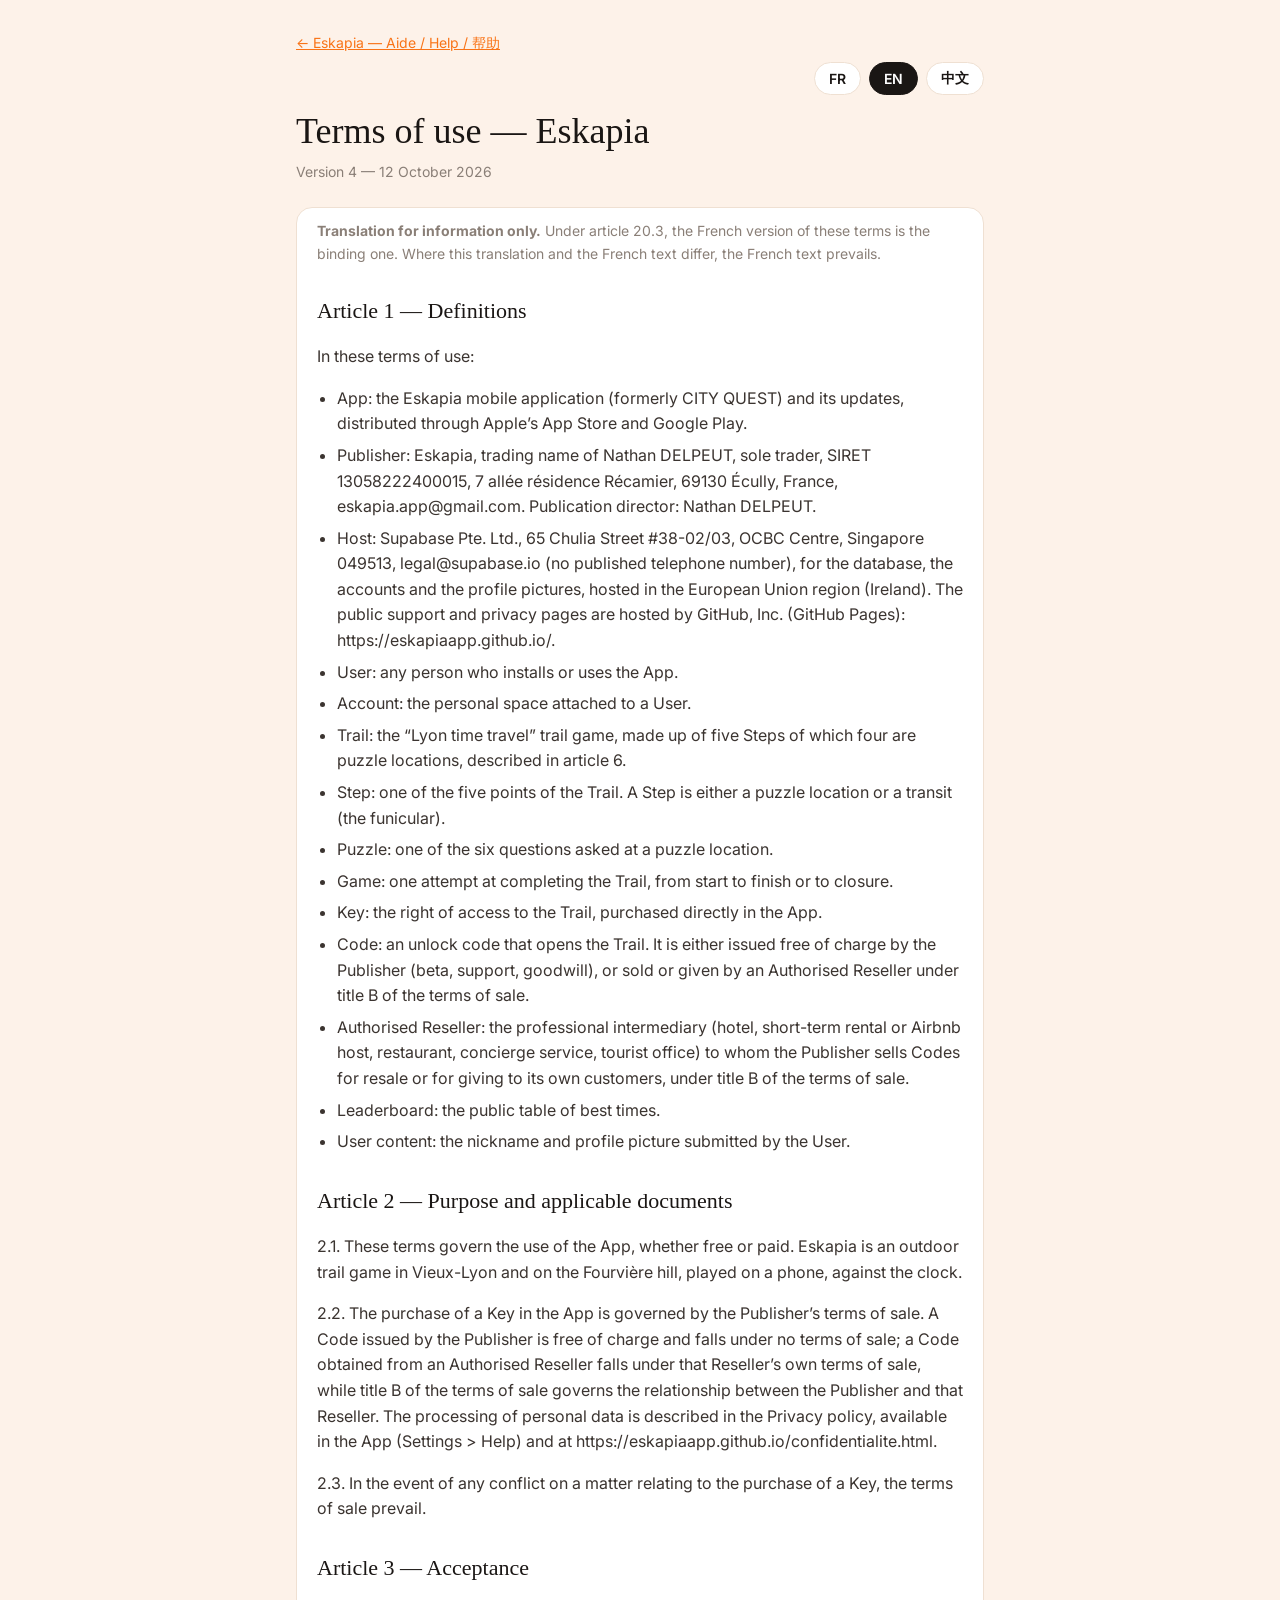
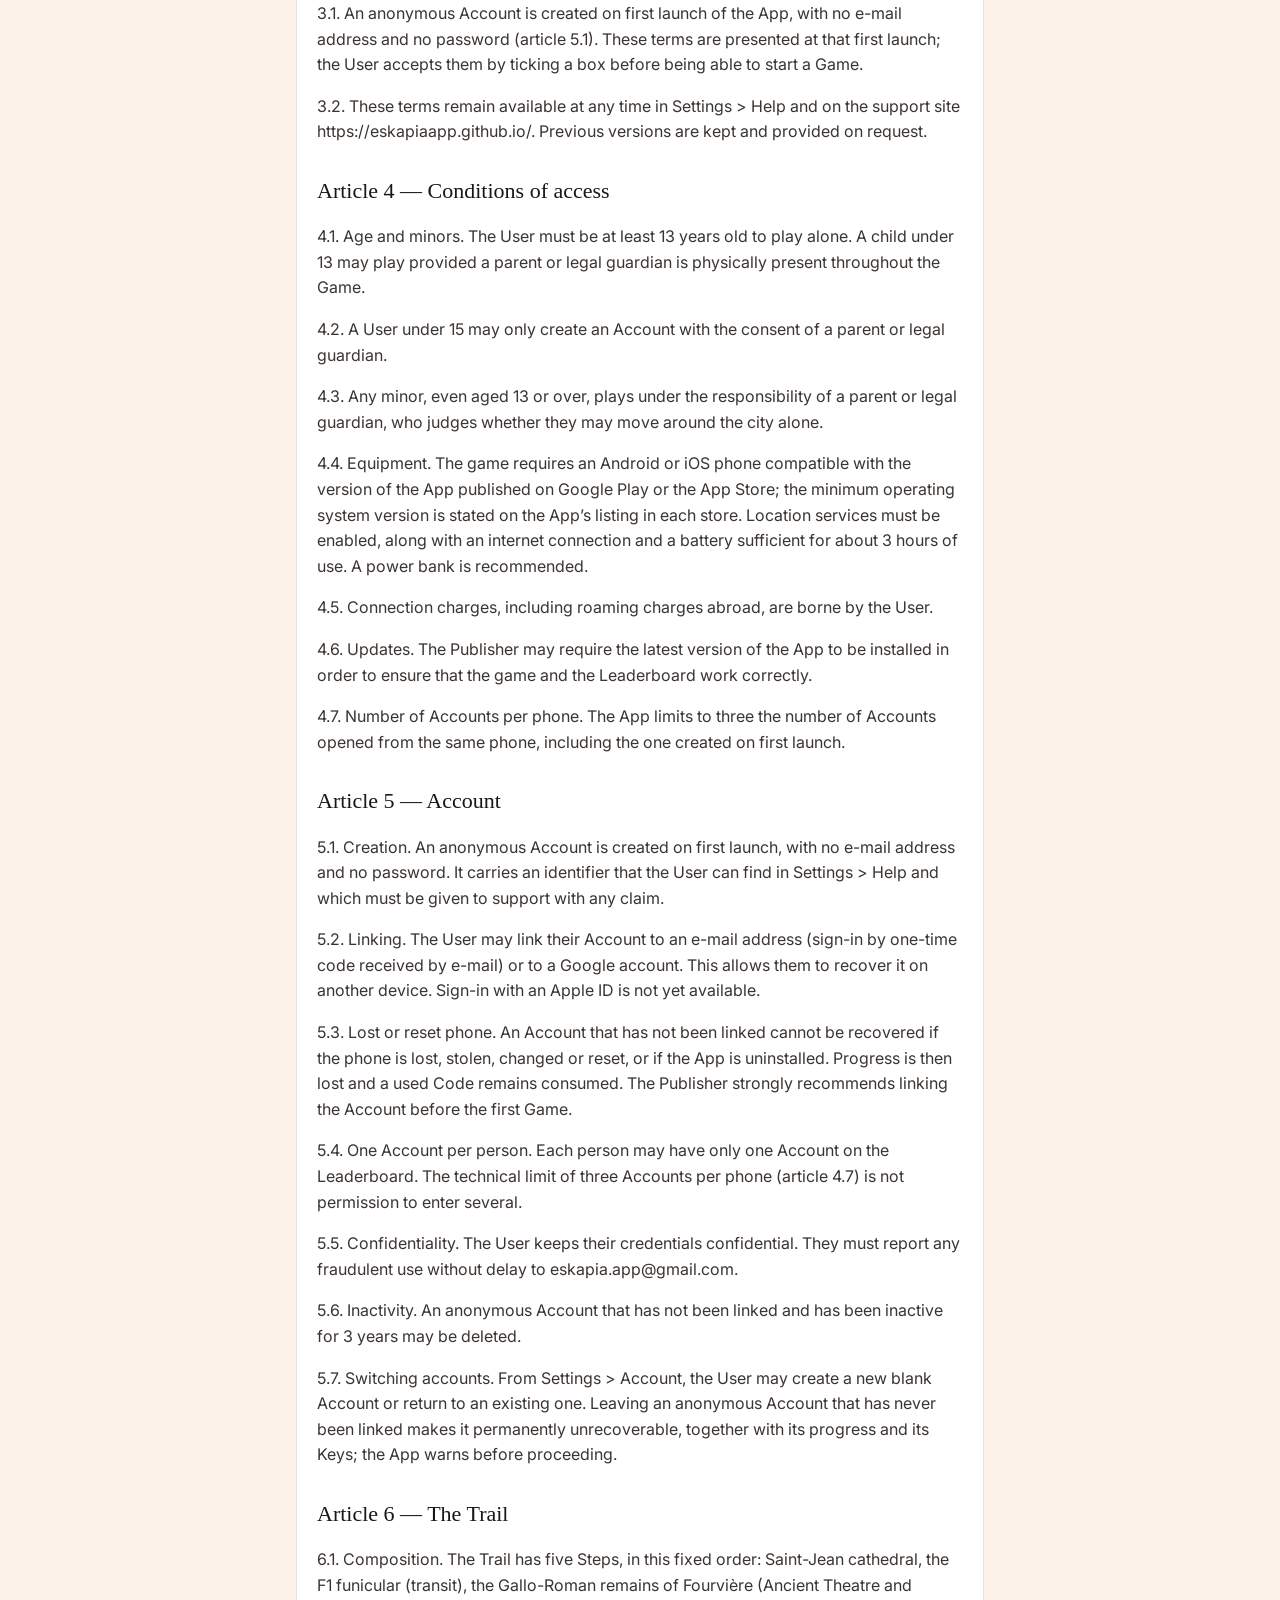
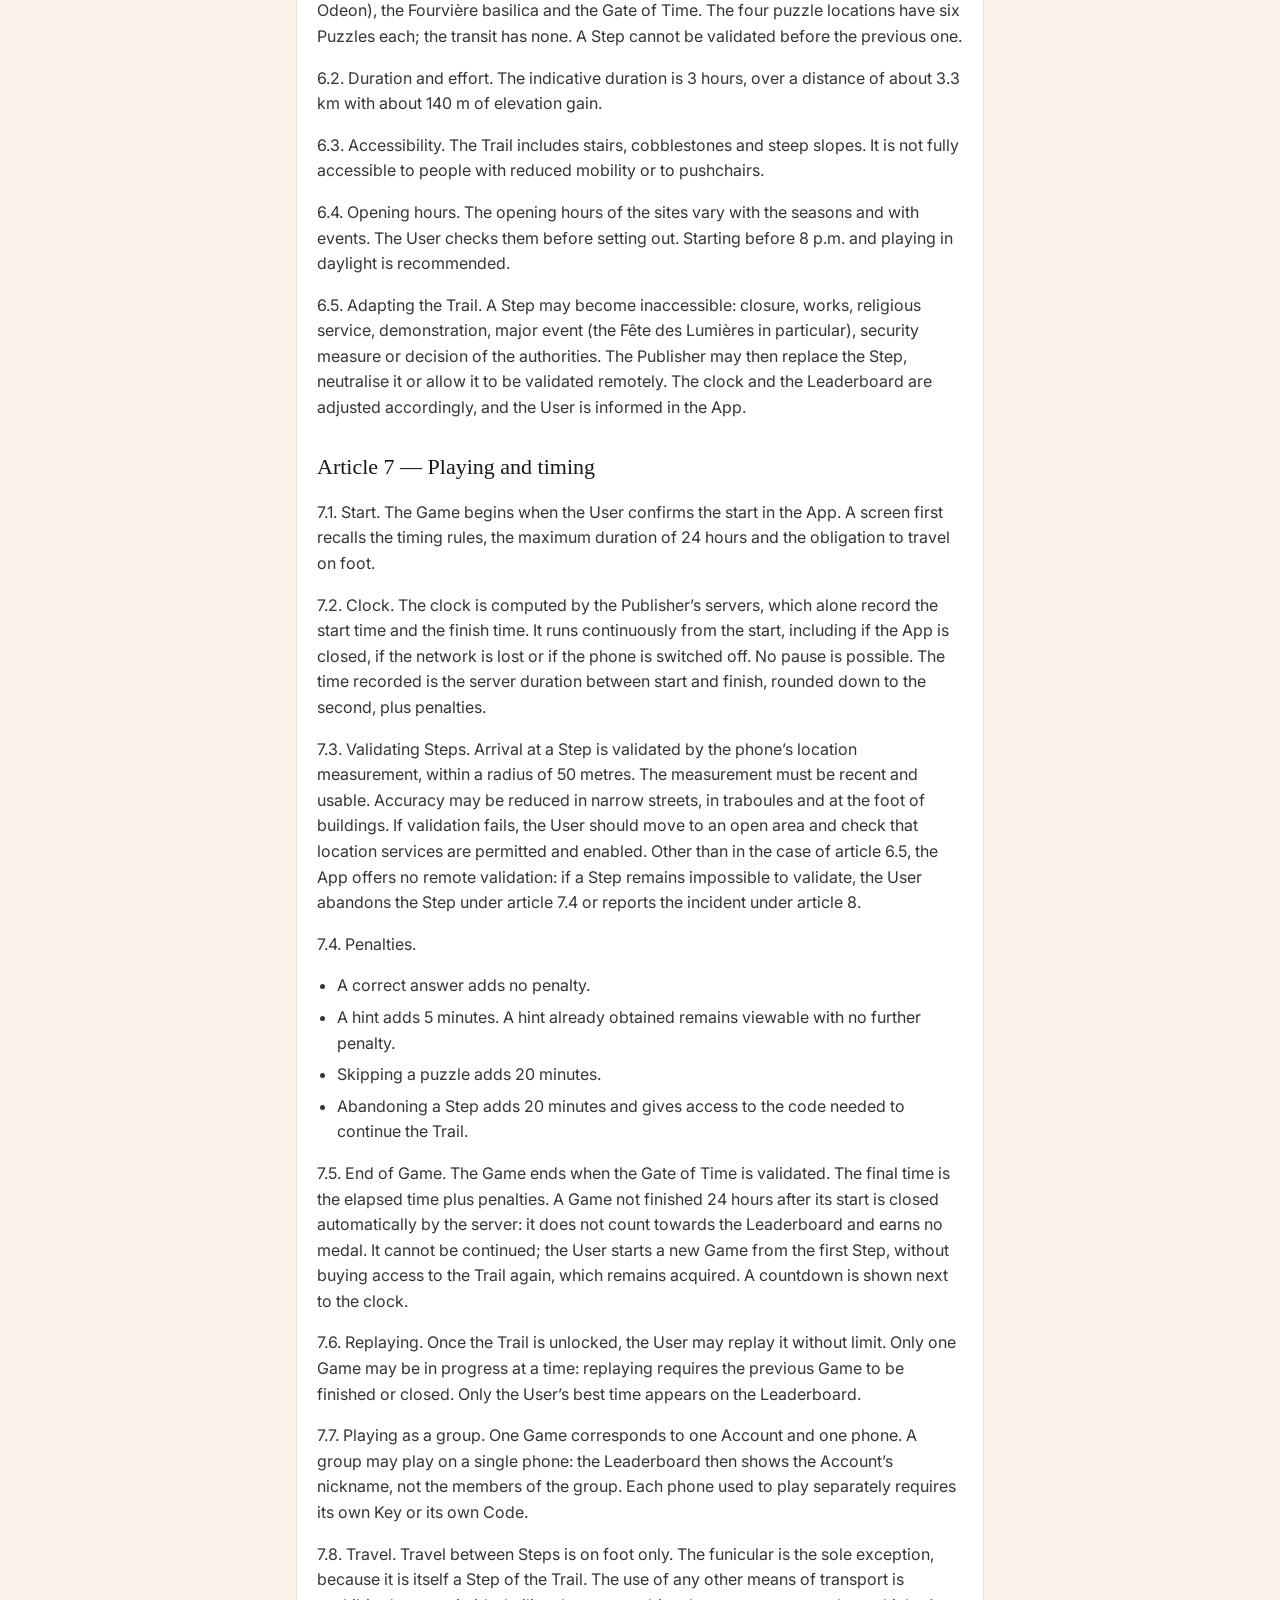
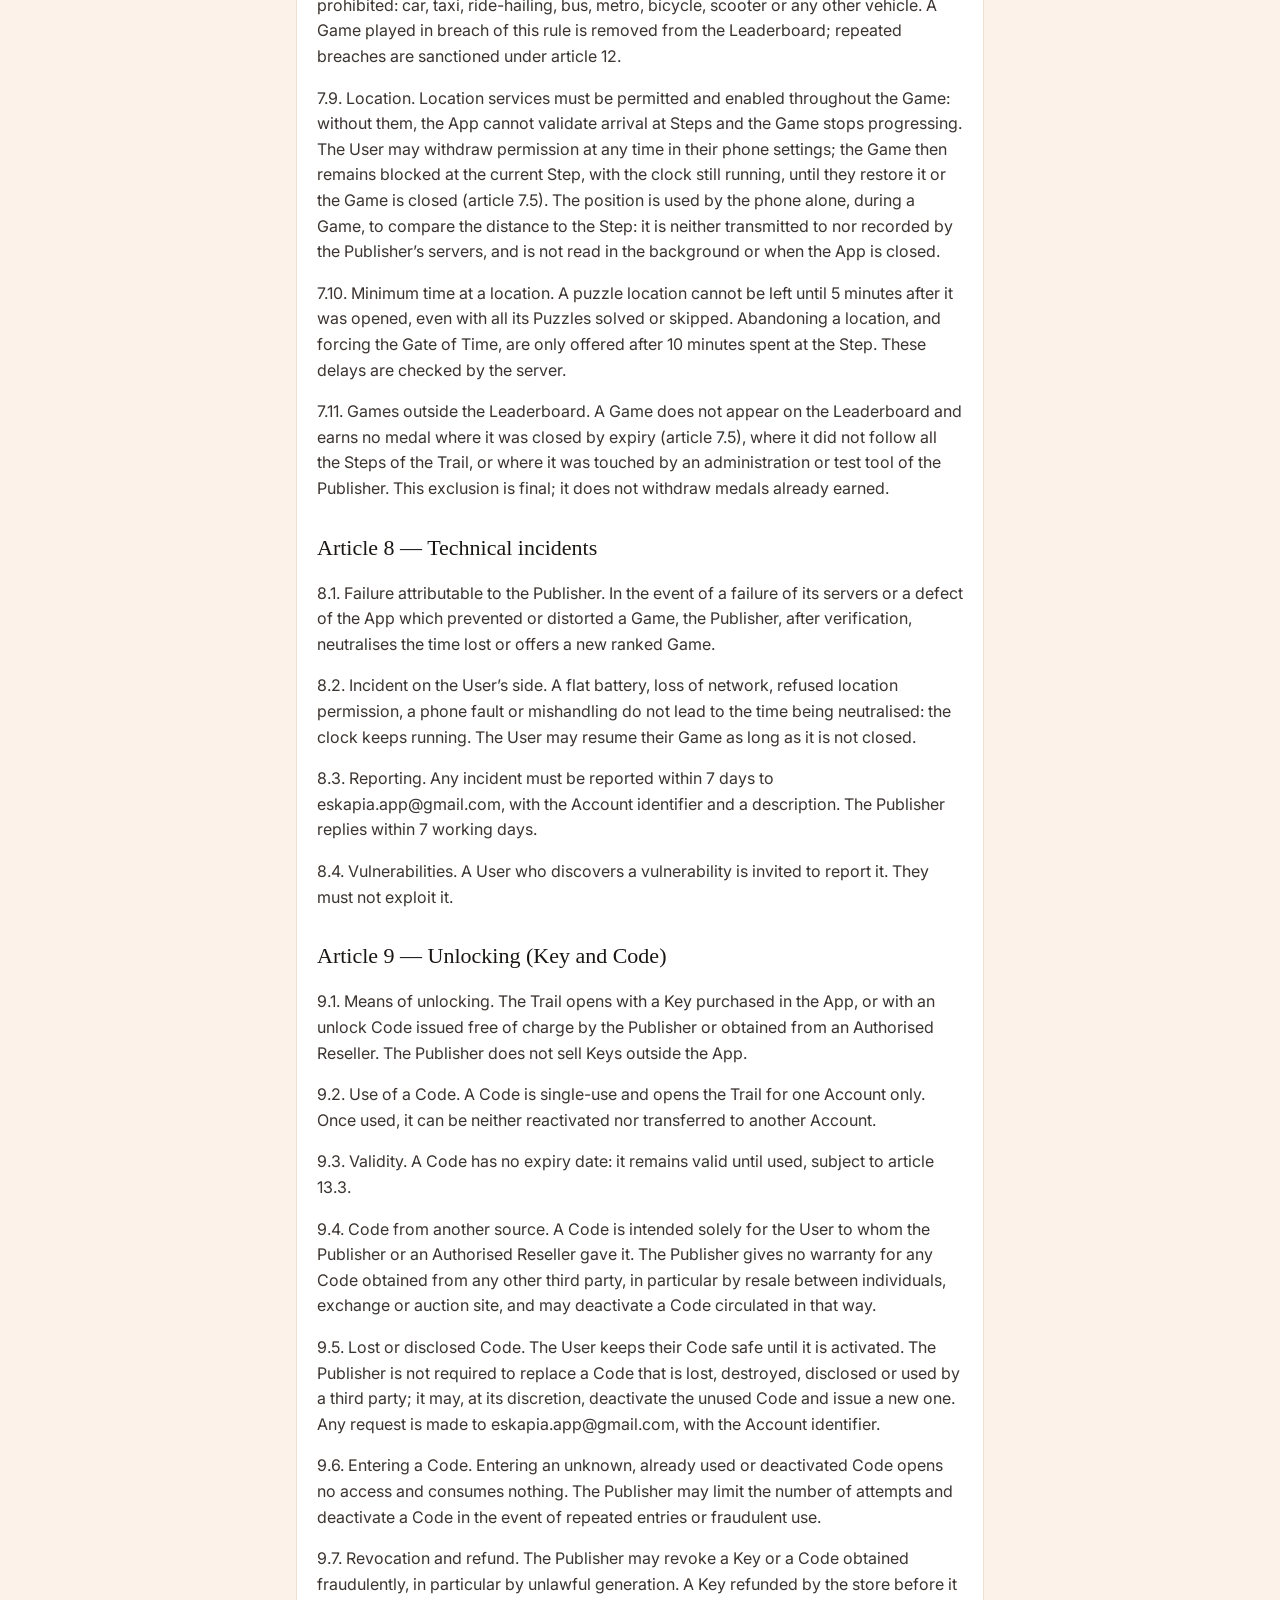
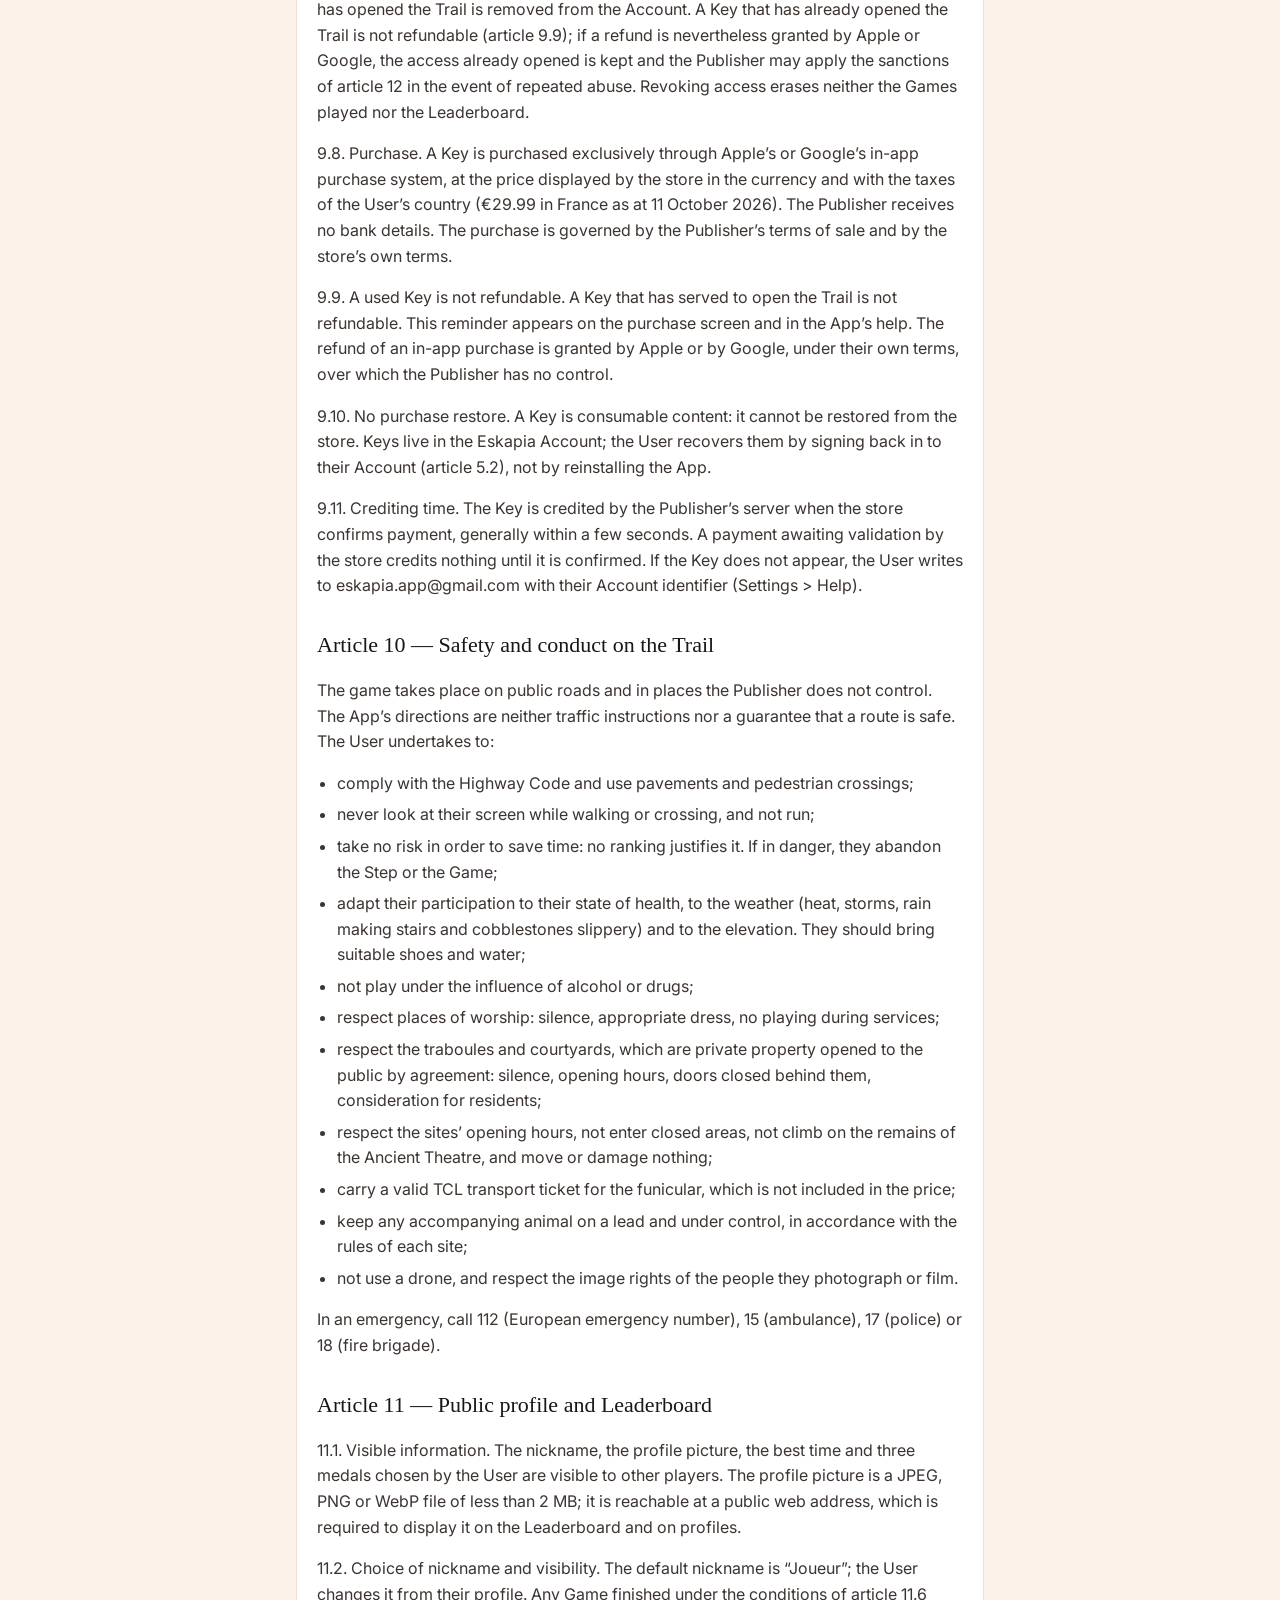
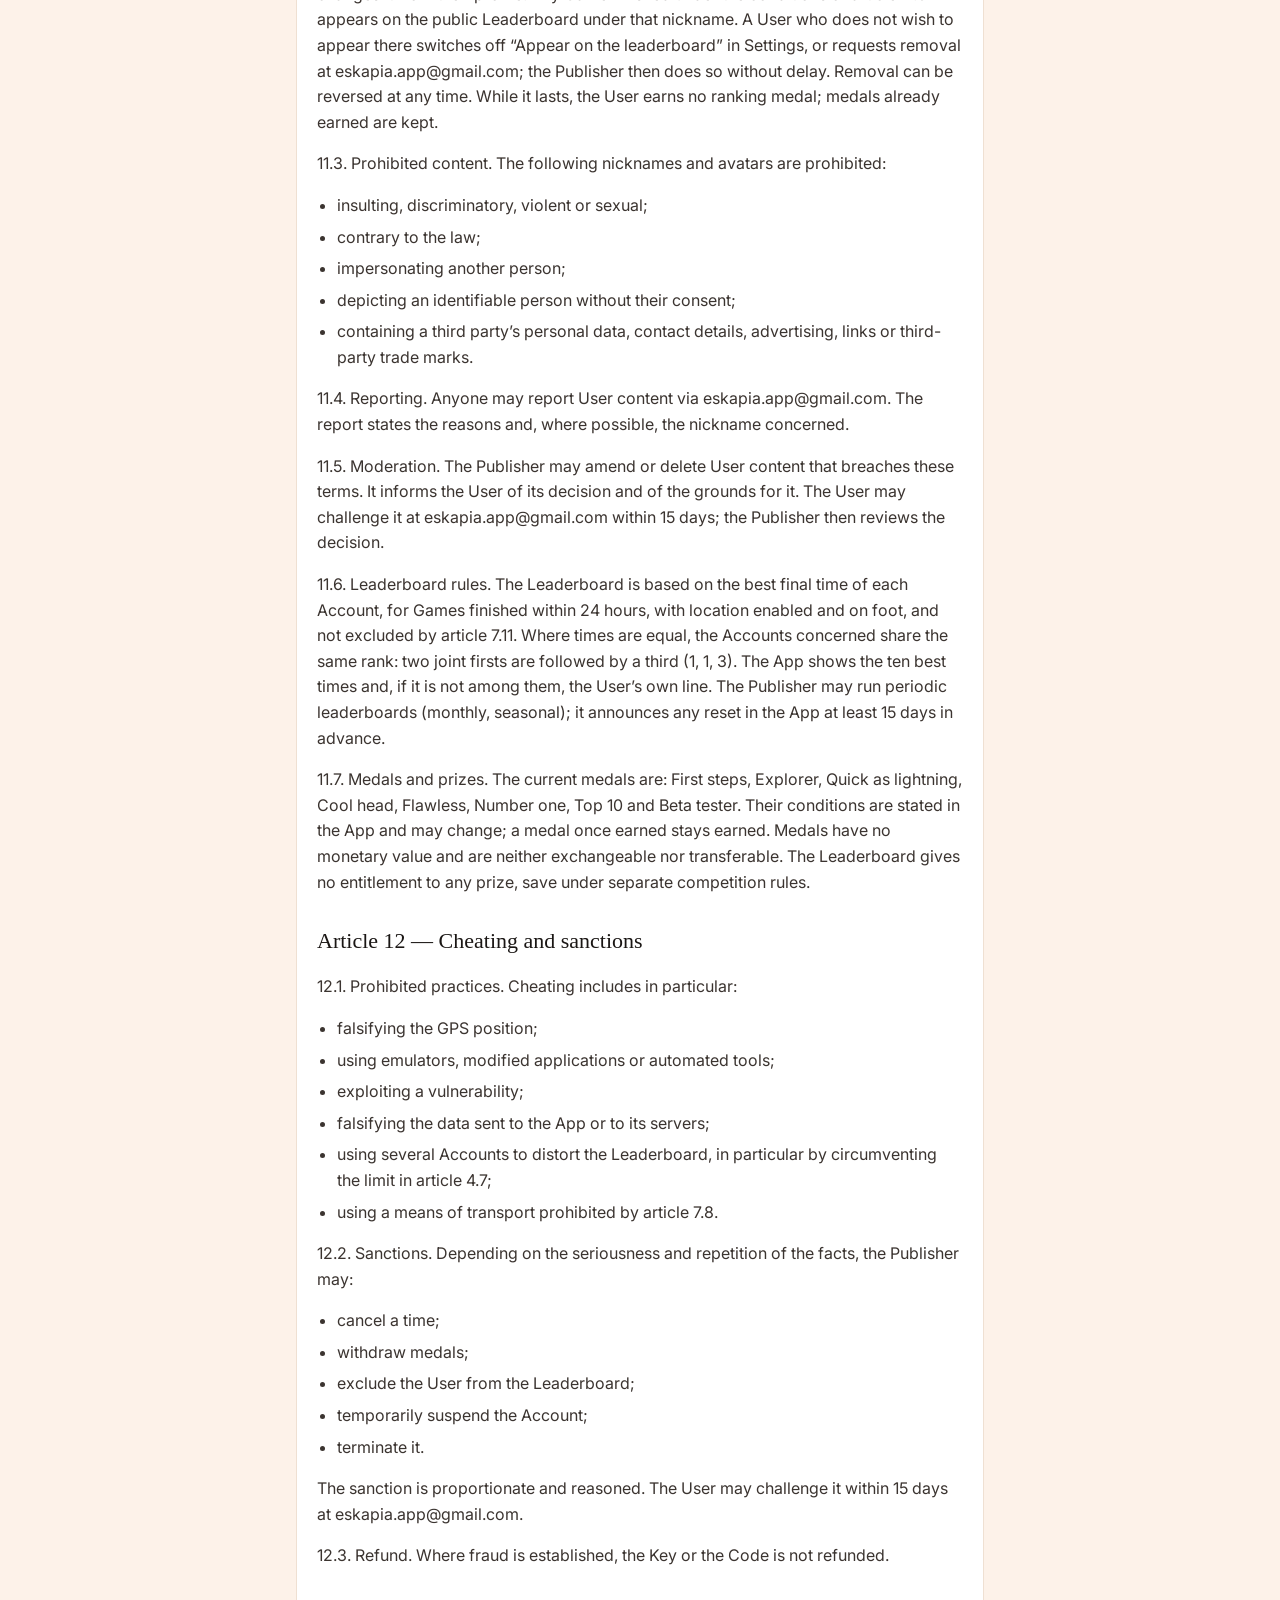
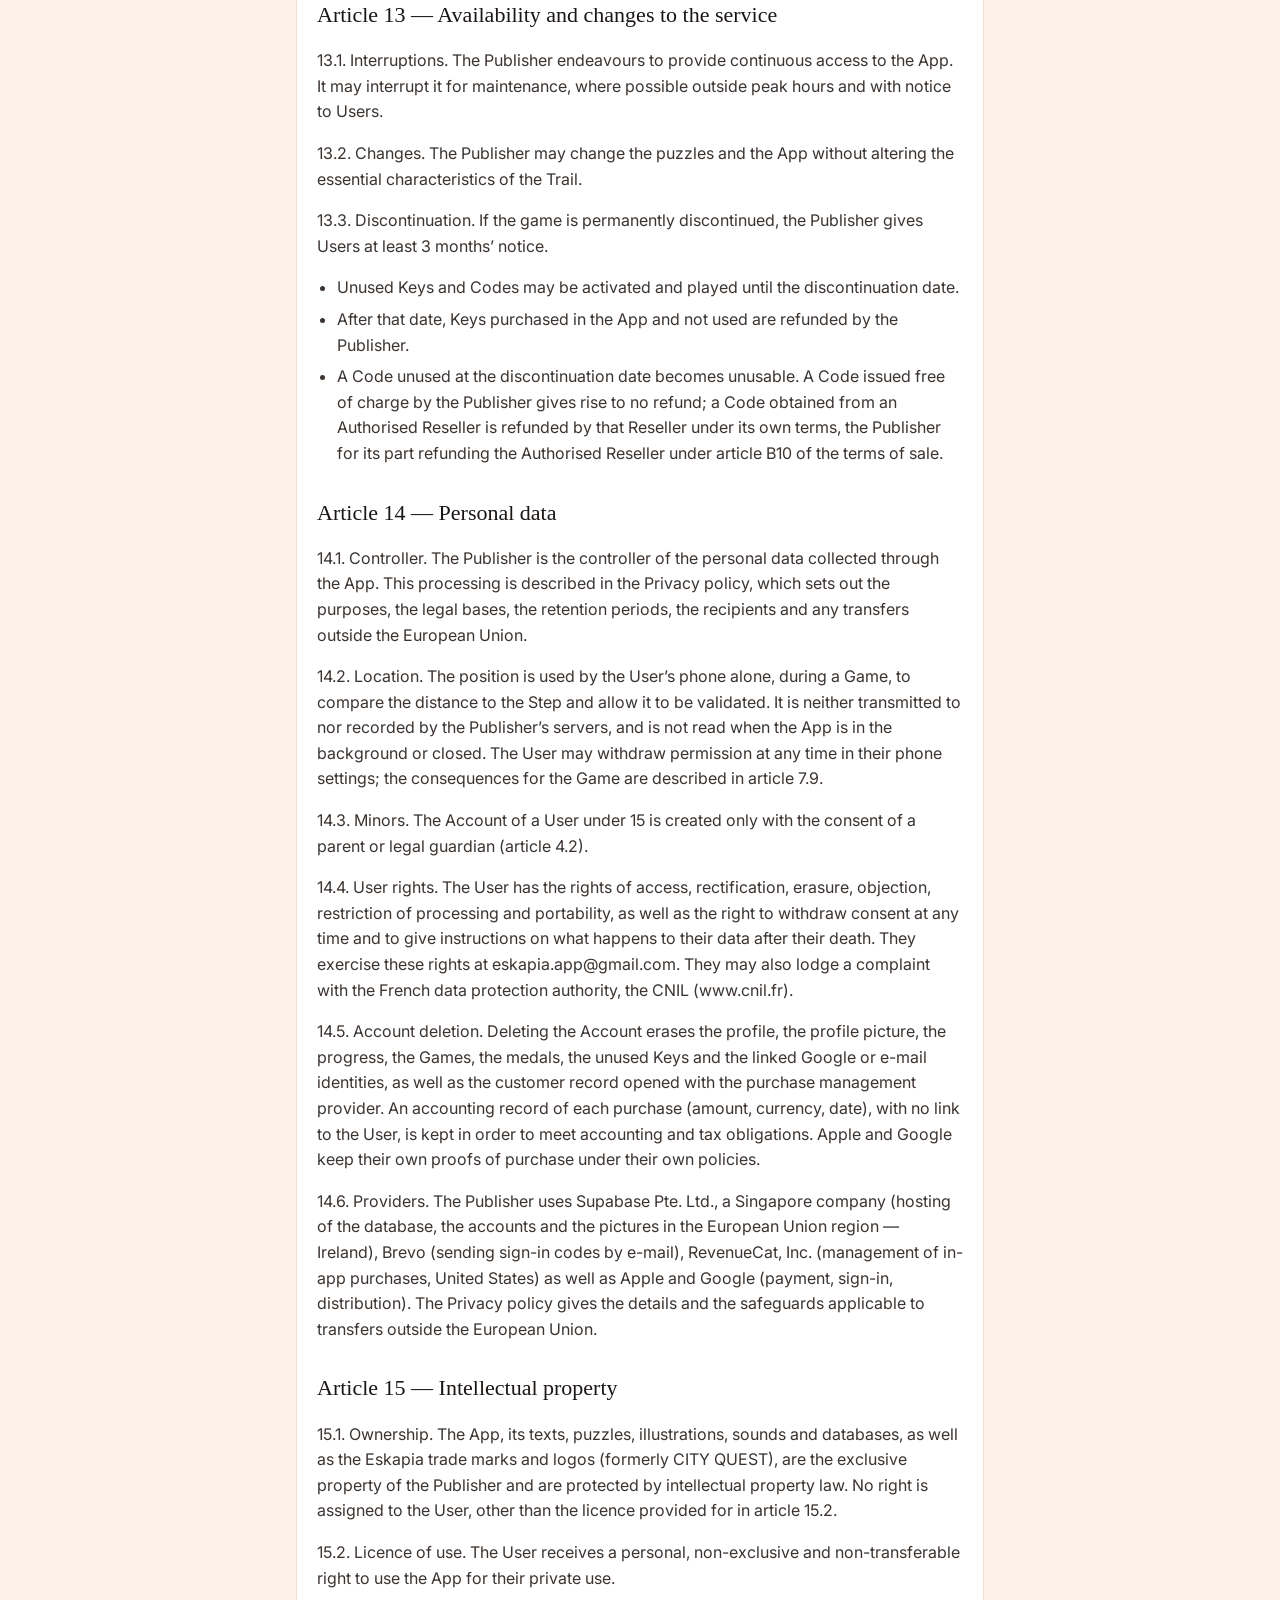
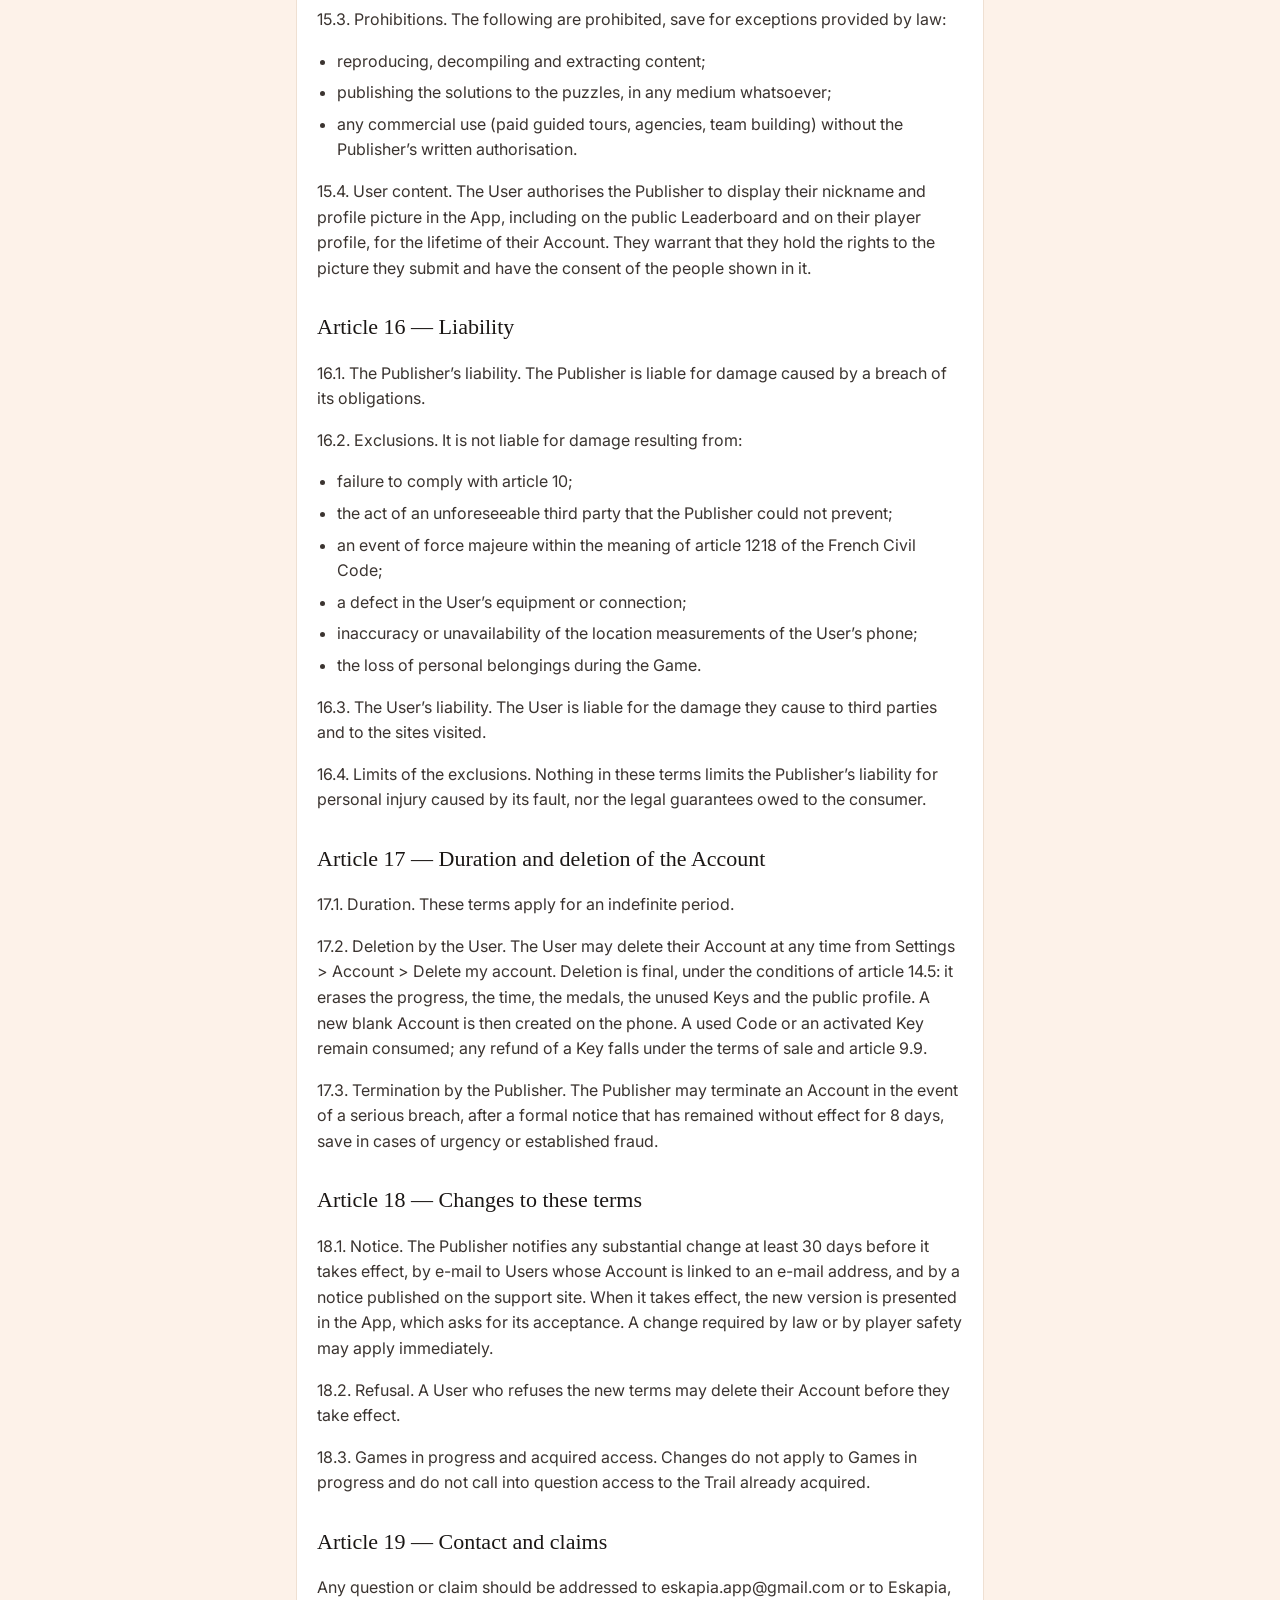
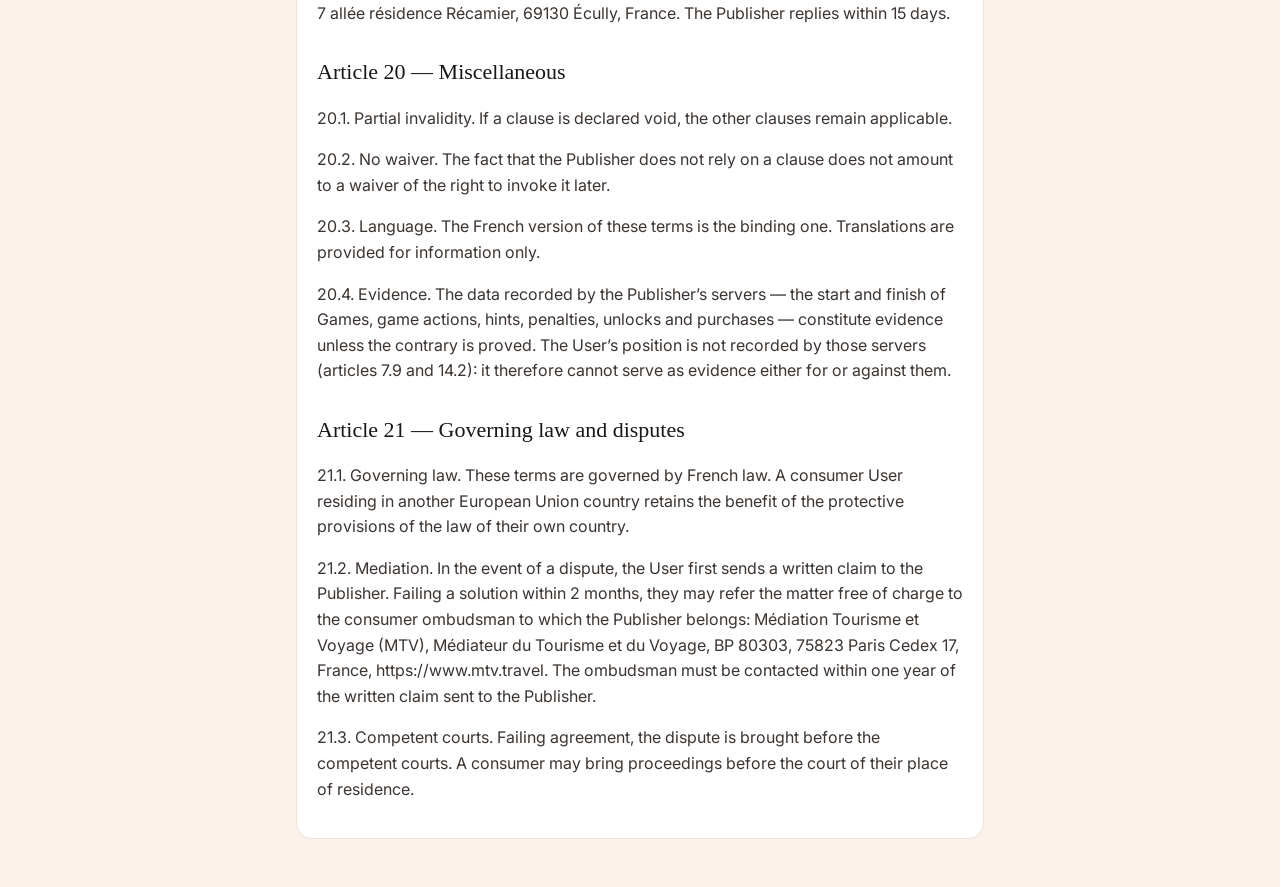
==== commit a0c4d76f: "CGU version 4 du 12/10 : retrait du classement (11.2), preavis par e-mail (18.1)" ====
--- a/cgu.html
+++ b/cgu.html
@@ -50,7 +50,7 @@
   <!-- ===================== FRANÇAIS ===================== -->
   <section data-lang="fr">
     <h1>Conditions générales d’utilisation — Eskapia</h1>
-    <p class="maj">Version n°3 du 11/10/2026</p>
+    <p class="maj">Version n°4 du 12/10/2026</p>
 
     <div class="carte">
       <h2>Article 1 — Définitions</h2>
@@ -153,7 +153,7 @@
       <p>En cas d’urgence, composer le 112 (numéro d’urgence européen), le 15 (SAMU), le 17 (police) ou le 18 (pompiers).</p>
       <h2>Article 11 — Profil public et Classement</h2>
       <p>11.1. Informations visibles. Le pseudonyme, la photo de profil, le meilleur temps et trois médailles au choix de l’Utilisateur sont visibles des autres joueurs. La photo de profil est un fichier JPEG, PNG ou WebP de moins de 2 Mo ; elle est accessible par une adresse Internet publique, nécessaire à son affichage dans le Classement et sur les profils.</p>
-      <p>11.2. Choix du pseudonyme et visibilité. Le pseudonyme par défaut est « Joueur » ; l’Utilisateur le modifie depuis son profil. Toute Partie terminée dans les conditions de l’article 11.6 figure au Classement public sous ce pseudonyme. L’Utilisateur qui ne souhaite pas y figurer en demande le retrait à eskapia.app@gmail.com ; l’Éditeur y procède sans délai.</p>
+      <p>11.2. Choix du pseudonyme et visibilité. Le pseudonyme par défaut est « Joueur » ; l’Utilisateur le modifie depuis son profil. Toute Partie terminée dans les conditions de l’article 11.6 figure au Classement public sous ce pseudonyme. L’Utilisateur qui ne souhaite pas y figurer désactive l’option « Apparaître au classement » dans Paramètres, ou en demande le retrait à eskapia.app@gmail.com ; l’Éditeur y procède alors sans délai. Le retrait est réversible à tout moment. Tant qu’il dure, l’Utilisateur n’obtient pas de médaille liée au rang ; les médailles déjà obtenues restent acquises.</p>
       <p>11.3. Contenus interdits. Sont interdits les pseudonymes et avatars :</p>
       <ul>
         <li>injurieux, discriminants, violents ou à caractère sexuel ;</li>
@@ -230,7 +230,7 @@
       <p>17.2. Suppression par l’Utilisateur. L’Utilisateur peut supprimer son Compte à tout moment depuis Paramètres &gt; Compte &gt; Supprimer mon compte. La suppression est définitive, dans les conditions de l’article 14.5 : elle efface la progression, le temps, les médailles, les Clés non utilisées et le profil public. Un nouveau Compte vierge est ensuite créé sur le téléphone. Un Code utilisé ou une Clé activée restent consommés ; le remboursement éventuel d’une Clé relève des CGV et de l’article 9.9.</p>
       <p>17.3. Résiliation par l’Éditeur. L’Éditeur peut résilier un Compte en cas de manquement grave, après mise en demeure restée sans effet pendant 8 jours, sauf urgence ou fraude avérée.</p>
       <h2>Article 18 — Modification des CGU</h2>
-      <p>18.1. Préavis. L’Éditeur notifie toute modification substantielle dans l’Application au moins 30 jours avant son entrée en vigueur. Une modification imposée par la loi ou par la sécurité des joueurs peut s’appliquer immédiatement.</p>
+      <p>18.1. Préavis. L’Éditeur notifie toute modification substantielle au moins 30 jours avant son entrée en vigueur, par e-mail aux Utilisateurs dont le Compte est lié à une adresse électronique, et par un avis publié sur le site de support. À son entrée en vigueur, la nouvelle version est présentée dans l’Application, qui en demande l’acceptation. Une modification imposée par la loi ou par la sécurité des joueurs peut s’appliquer immédiatement.</p>
       <p>18.2. Refus. L’Utilisateur qui refuse les nouvelles CGU peut supprimer son Compte avant leur entrée en vigueur.</p>
       <p>18.3. Parties en cours et accès acquis. Les modifications ne s’appliquent pas aux Parties en cours et ne remettent pas en cause l’accès au Parcours déjà acquis.</p>
       <h2>Article 19 — Contact et réclamations</h2>
@@ -250,7 +250,7 @@
   <!-- ===================== ENGLISH ===================== -->
   <section data-lang="en">
     <h1>Terms of use — Eskapia</h1>
-    <p class="maj">Version 3 — 11 October 2026</p>
+    <p class="maj">Version 4 — 12 October 2026</p>
 
     <div class="carte">
       <p class="maj"><strong>Translation for information only.</strong> Under article 20.3, the French version of these terms is the binding one. Where this translation and the French text differ, the French text prevails.</p>
@@ -354,7 +354,7 @@
       <p>In an emergency, call 112 (European emergency number), 15 (ambulance), 17 (police) or 18 (fire brigade).</p>
       <h2>Article 11 — Public profile and Leaderboard</h2>
       <p>11.1. Visible information. The nickname, the profile picture, the best time and three medals chosen by the User are visible to other players. The profile picture is a JPEG, PNG or WebP file of less than 2 MB; it is reachable at a public web address, which is required to display it on the Leaderboard and on profiles.</p>
-      <p>11.2. Choice of nickname and visibility. The default nickname is “Joueur”; the User changes it from their profile. Any Game finished under the conditions of article 11.6 appears on the public Leaderboard under that nickname. A User who does not wish to appear there requests removal at eskapia.app@gmail.com; the Publisher does so without delay.</p>
+      <p>11.2. Choice of nickname and visibility. The default nickname is “Joueur”; the User changes it from their profile. Any Game finished under the conditions of article 11.6 appears on the public Leaderboard under that nickname. A User who does not wish to appear there switches off “Appear on the leaderboard” in Settings, or requests removal at eskapia.app@gmail.com; the Publisher then does so without delay. Removal can be reversed at any time. While it lasts, the User earns no ranking medal; medals already earned are kept.</p>
       <p>11.3. Prohibited content. The following nicknames and avatars are prohibited:</p>
       <ul>
         <li>insulting, discriminatory, violent or sexual;</li>
@@ -431,7 +431,7 @@
       <p>17.2. Deletion by the User. The User may delete their Account at any time from Settings &gt; Account &gt; Delete my account. Deletion is final, under the conditions of article 14.5: it erases the progress, the time, the medals, the unused Keys and the public profile. A new blank Account is then created on the phone. A used Code or an activated Key remain consumed; any refund of a Key falls under the terms of sale and article 9.9.</p>
       <p>17.3. Termination by the Publisher. The Publisher may terminate an Account in the event of a serious breach, after a formal notice that has remained without effect for 8 days, save in cases of urgency or established fraud.</p>
       <h2>Article 18 — Changes to these terms</h2>
-      <p>18.1. Notice. The Publisher notifies any substantial change in the App at least 30 days before it takes effect. A change required by law or by player safety may apply immediately.</p>
+      <p>18.1. Notice. The Publisher notifies any substantial change at least 30 days before it takes effect, by e-mail to Users whose Account is linked to an e-mail address, and by a notice published on the support site. When it takes effect, the new version is presented in the App, which asks for its acceptance. A change required by law or by player safety may apply immediately.</p>
       <p>18.2. Refusal. A User who refuses the new terms may delete their Account before they take effect.</p>
       <p>18.3. Games in progress and acquired access. Changes do not apply to Games in progress and do not call into question access to the Trail already acquired.</p>
       <h2>Article 19 — Contact and claims</h2>
@@ -451,7 +451,7 @@
   <!-- ===================== 中文 ===================== -->
   <section data-lang="zh" lang="zh-Hans">
     <h1>使用条款 — Eskapia</h1>
-    <p class="maj">第 3 版 — 2026 年 10 月 11 日</p>
+    <p class="maj">第 4 版 — 2026 年 10 月 12 日</p>
 
     <div class="carte">
       <p class="maj"><strong>译文仅供参考。</strong>根据第 20.3 条，本条款以法文版本为准。本译文与法文文本如有出入，以法文文本为准。</p>
@@ -555,7 +555,7 @@
       <p>紧急情况下，请拨打 112（欧洲紧急电话）、15（急救）、17（警察）或 18（消防）。</p>
       <h2>第 11 条 — 公开资料与排行榜</h2>
       <p>11.1. 可见信息。昵称、头像、最佳用时，以及用户自选的三枚勋章对其他玩家可见。头像为小于 2 MB 的 JPEG、PNG 或 WebP 文件；它可通过公开网址访问，这是在排行榜与个人资料中显示头像所必需的。</p>
-      <p>11.2. 昵称的选择与可见性。默认昵称为「Joueur」；用户可在个人资料中修改。凡符合第 11.6 条条件完成的对局，均以该昵称出现在公开排行榜上。不愿出现在榜上的用户可写信至 eskapia.app@gmail.com 要求移除；发行方将立即处理。</p>
+      <p>11.2. 昵称的选择与可见性。默认昵称为「Joueur」；用户可在个人资料中修改。凡符合第 11.6 条条件完成的对局，均以该昵称出现在公开排行榜上。不愿出现在榜上的用户可在“设置”中关闭“显示在排行榜上”，或写信至 eskapia.app@gmail.com 要求移除；发行方将立即处理。退出可随时撤销。退出期间，用户不会获得排名类奖章；已获得的奖章予以保留。</p>
       <p>11.3. 禁止内容。下列昵称与头像被禁止：</p>
       <ul>
         <li>侮辱性、歧视性、暴力或具有性意味的；</li>
@@ -632,7 +632,7 @@
       <p>17.2. 用户删除。用户可随时在设置 &gt; 账户 &gt; 删除我的账户中删除其账户。删除为最终操作，依第 14.5 条的条件进行：将清除进度、用时、勋章、未使用的钥匙与公开资料。随后会在手机上创建一个新的空白账户。已使用的解锁码或已激活的钥匙仍视为已消耗；钥匙的退款（如有）适用《销售条款》及第 9.9 条。</p>
       <p>17.3. 发行方解除。发生严重违约的，发行方在催告后 8 日内仍未获纠正的，可解除该账户；情况紧急或欺诈经查实的除外。</p>
       <h2>第 18 条 — 本条款的修改</h2>
-      <p>18.1. 预告。发行方就任何重大修改，至少在生效前 30 日于应用内通知。因法律要求或玩家安全所需的修改可立即适用。</p>
+      <p>18.1. 预告。发行方就任何重大修改，至少在生效前 30 日，以电子邮件通知账户已关联电子邮箱的用户，并在支持网站上发布公告。新版本生效时将在应用内展示，并请求用户接受。因法律要求或玩家安全所需的修改可立即适用。</p>
       <p>18.2. 拒绝。拒绝新条款的用户可在其生效前删除账户。</p>
       <p>18.3. 进行中的对局与已取得的权限。修改不适用于进行中的对局，也不影响已取得的路线访问权。</p>
       <h2>第 19 条 — 联系与申诉</h2>
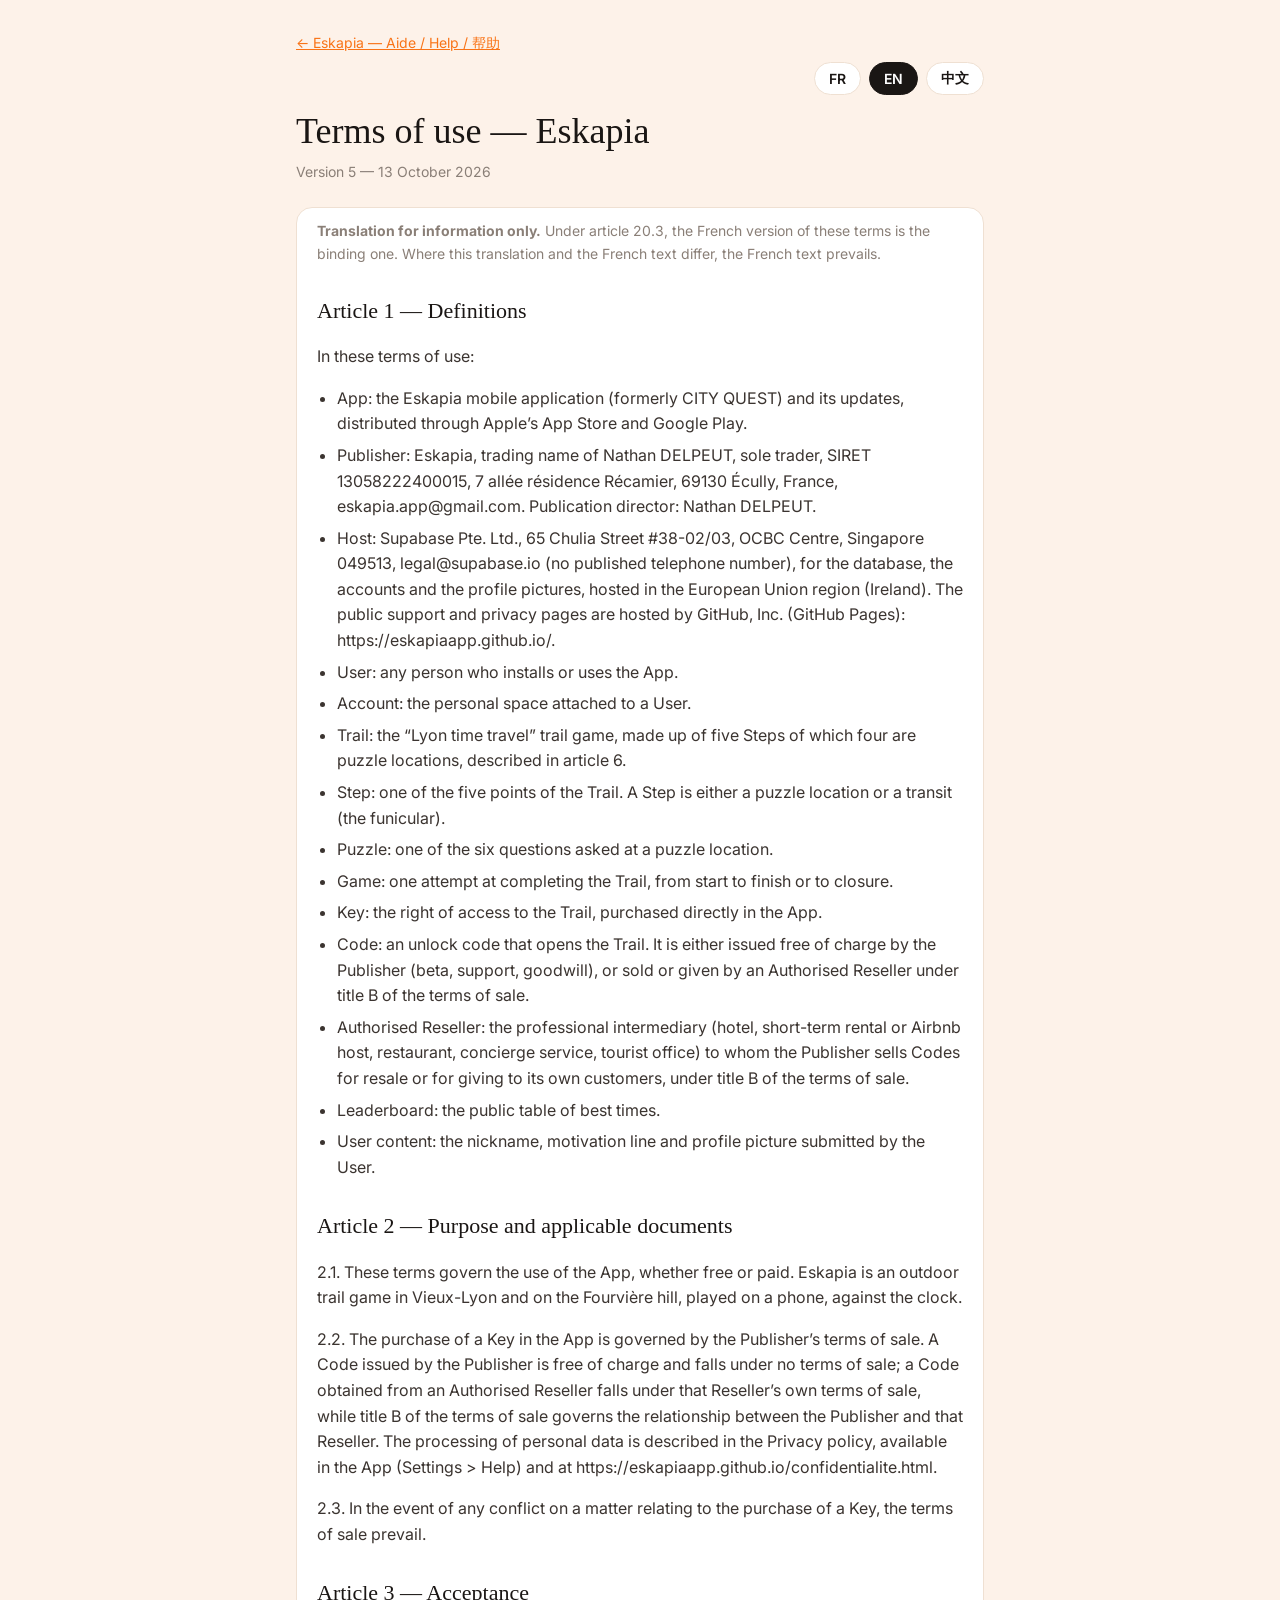
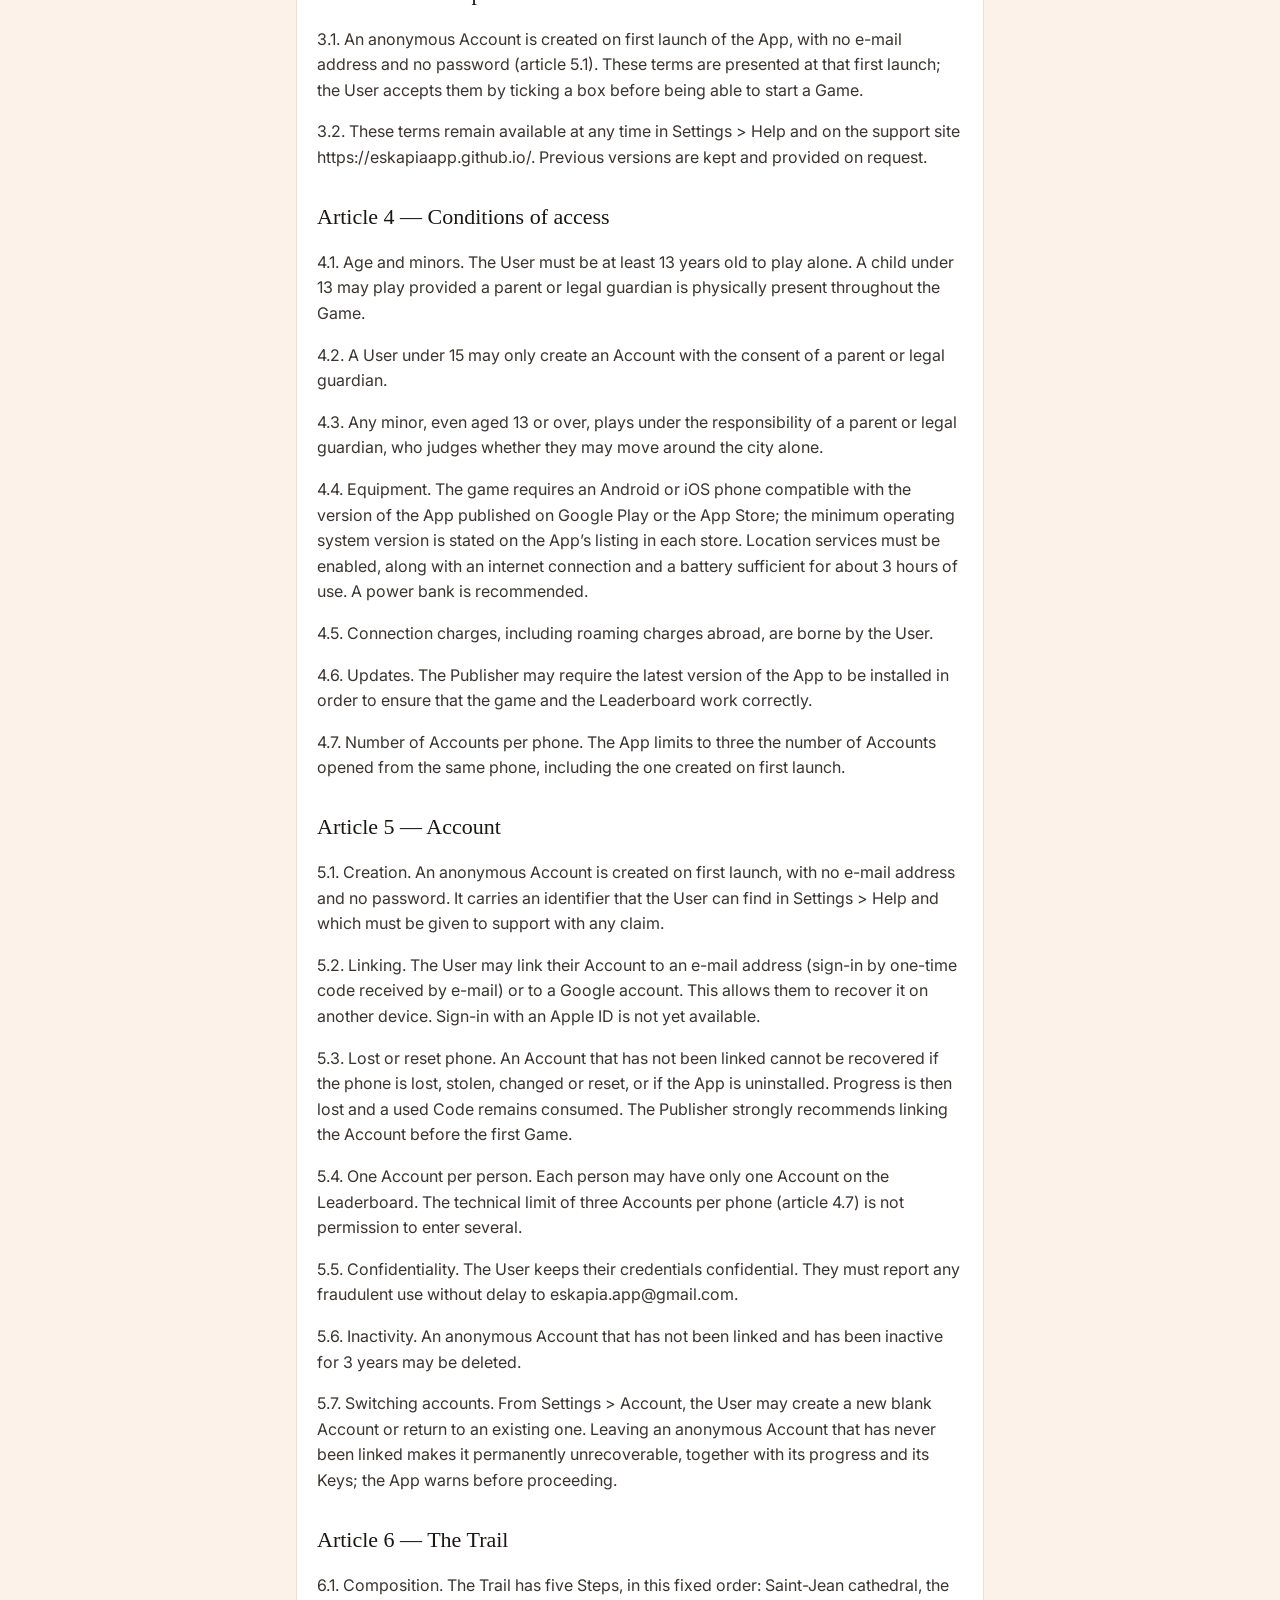
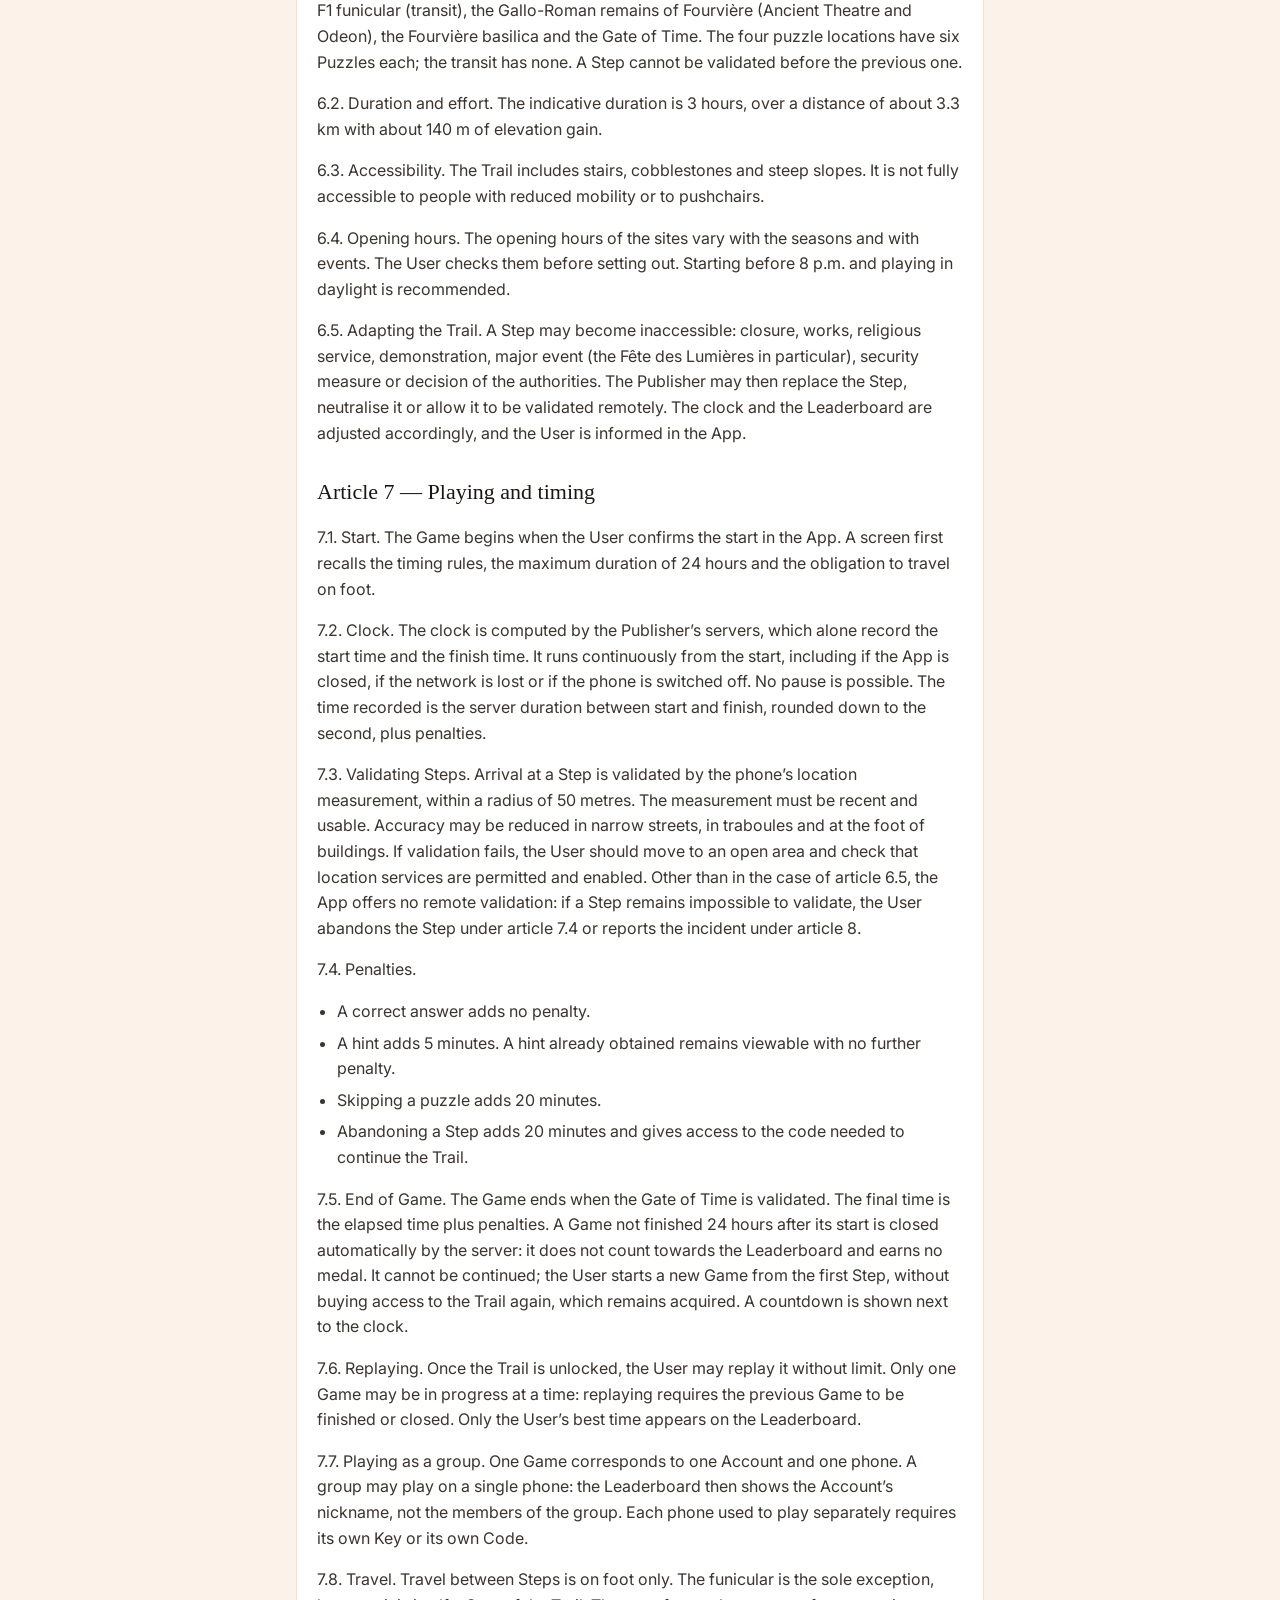
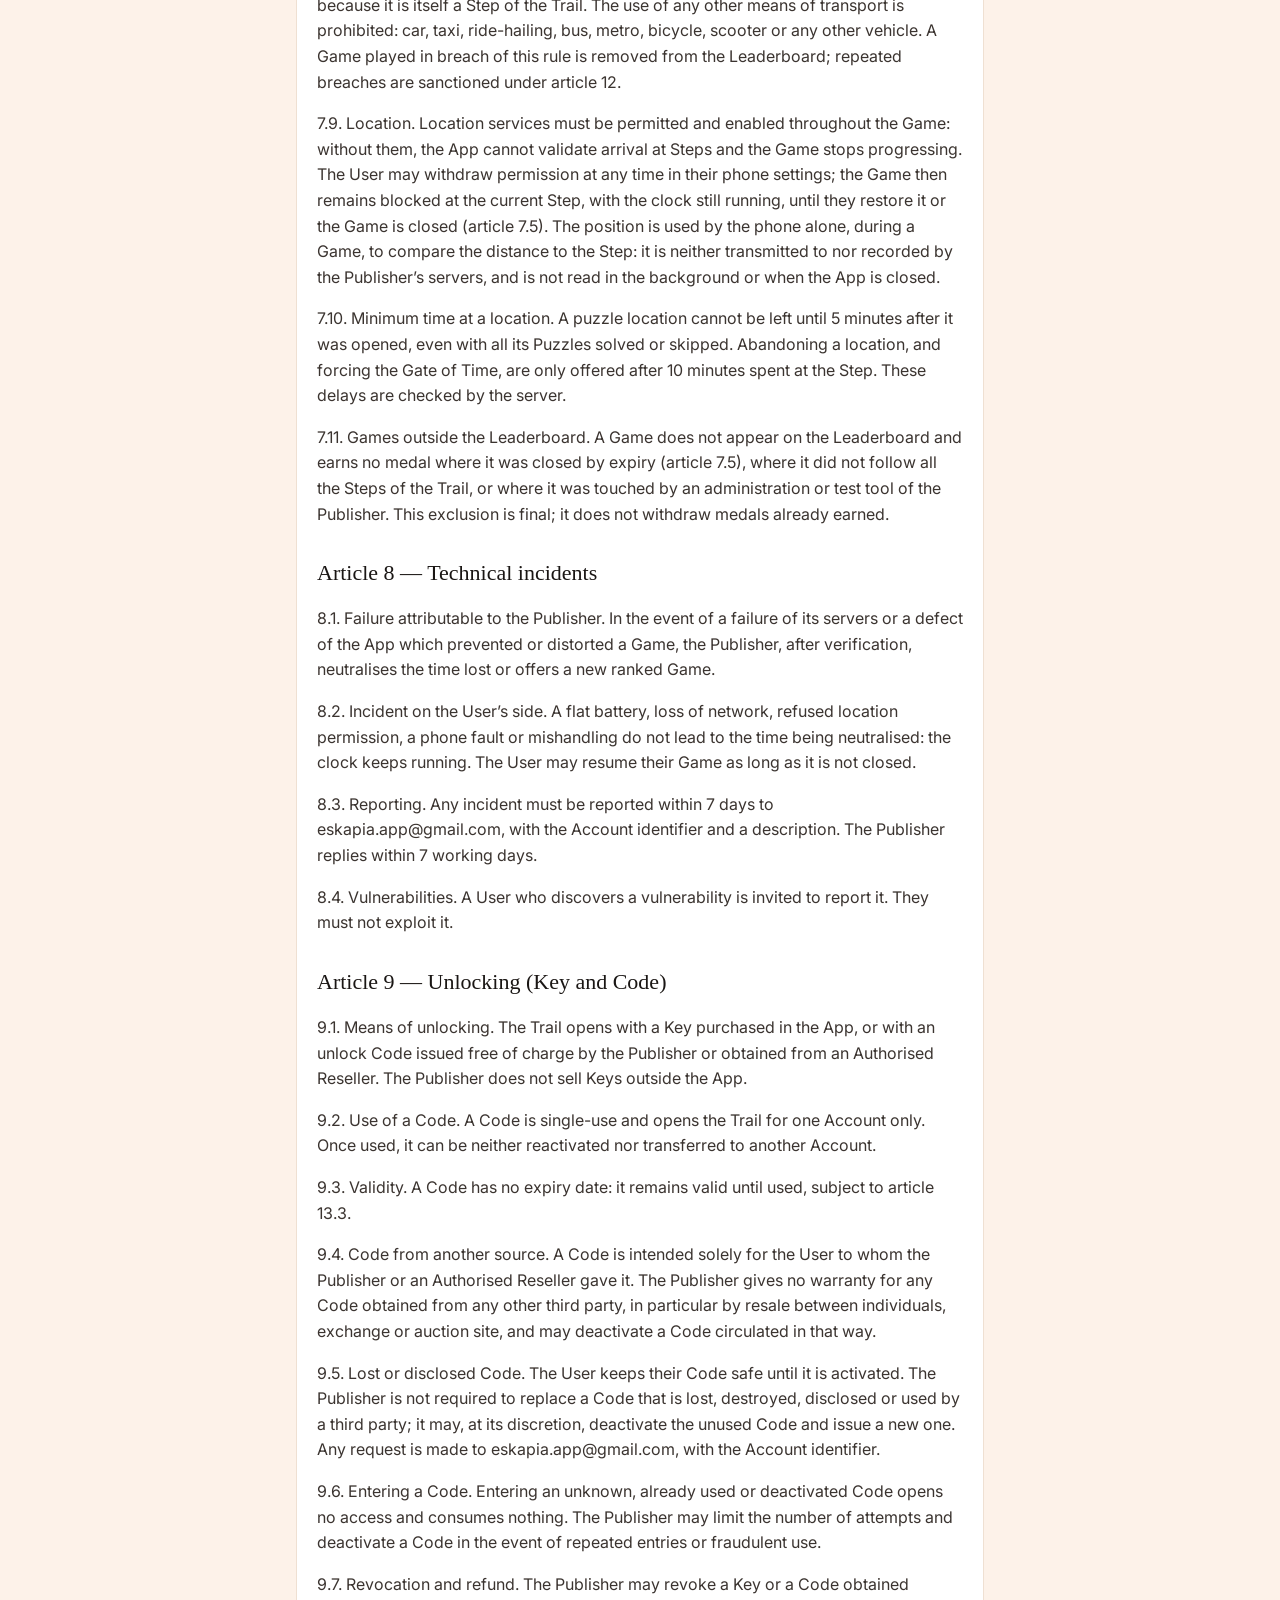
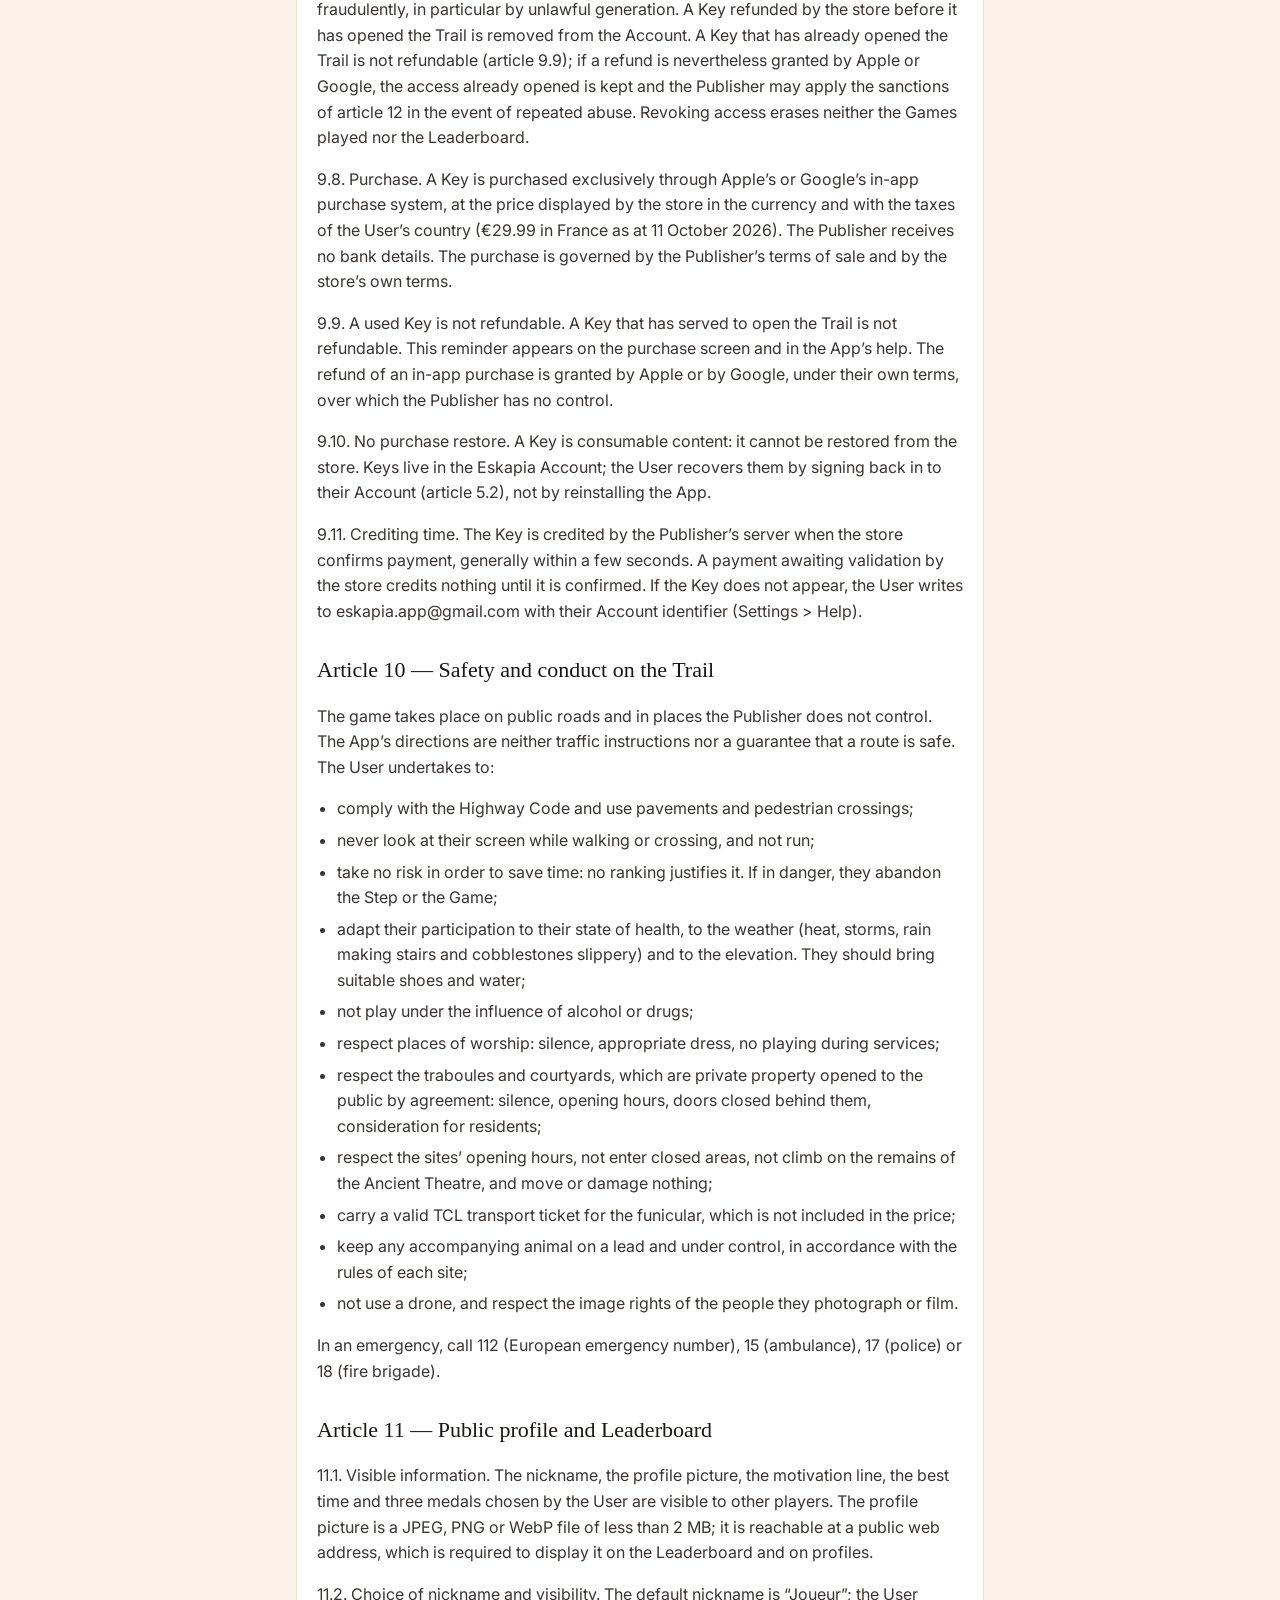
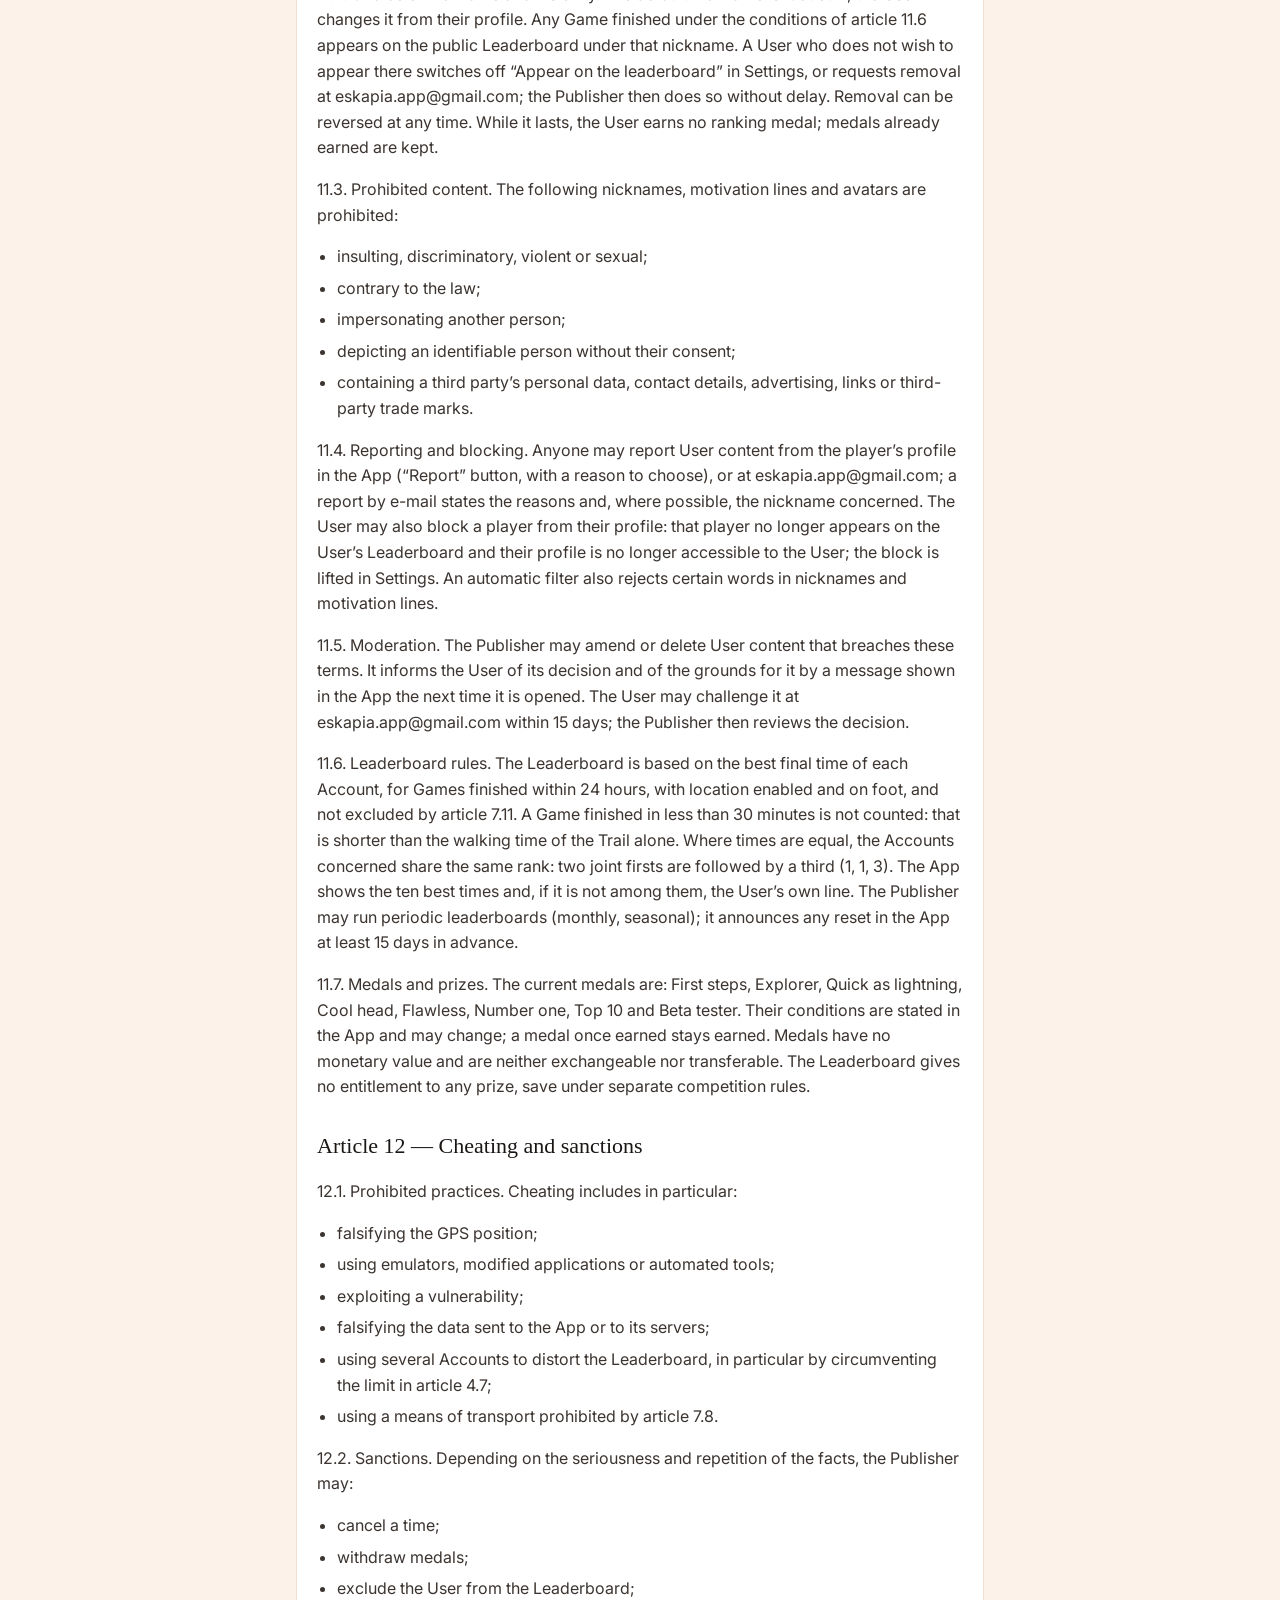
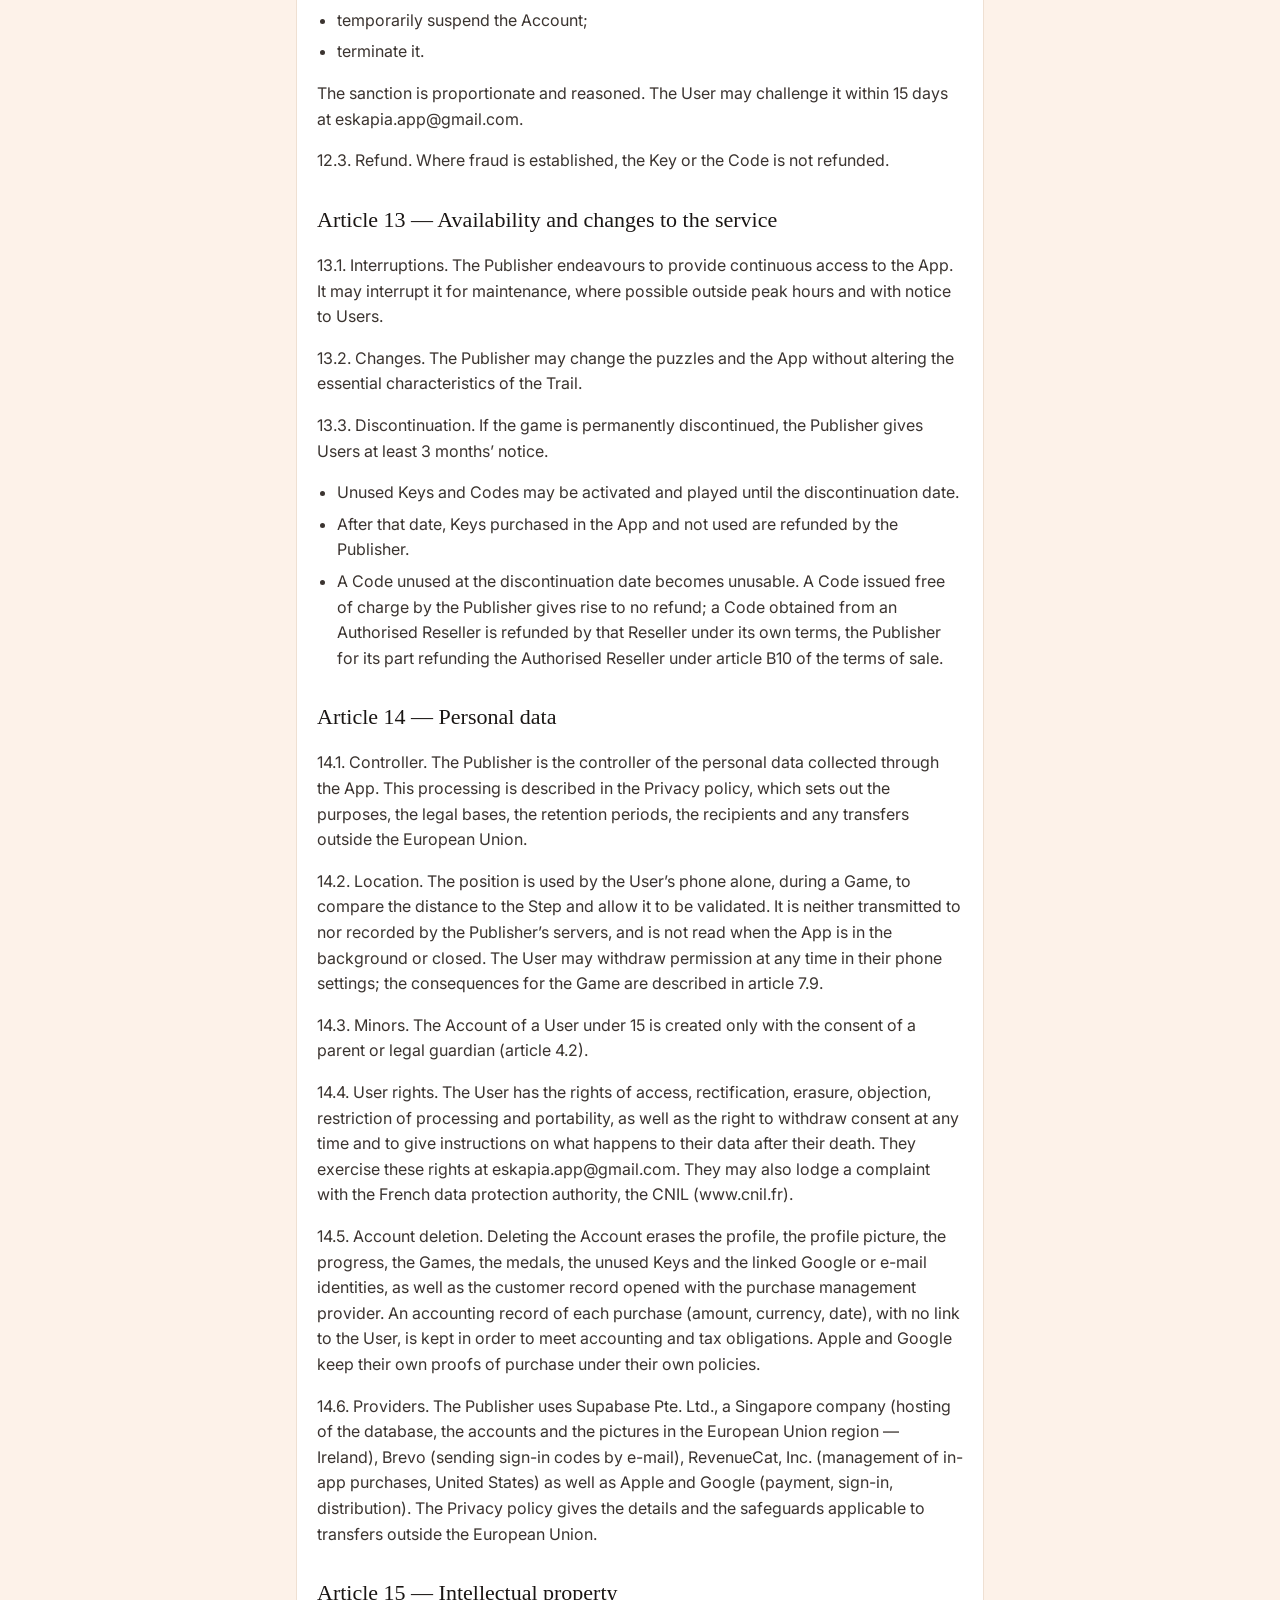
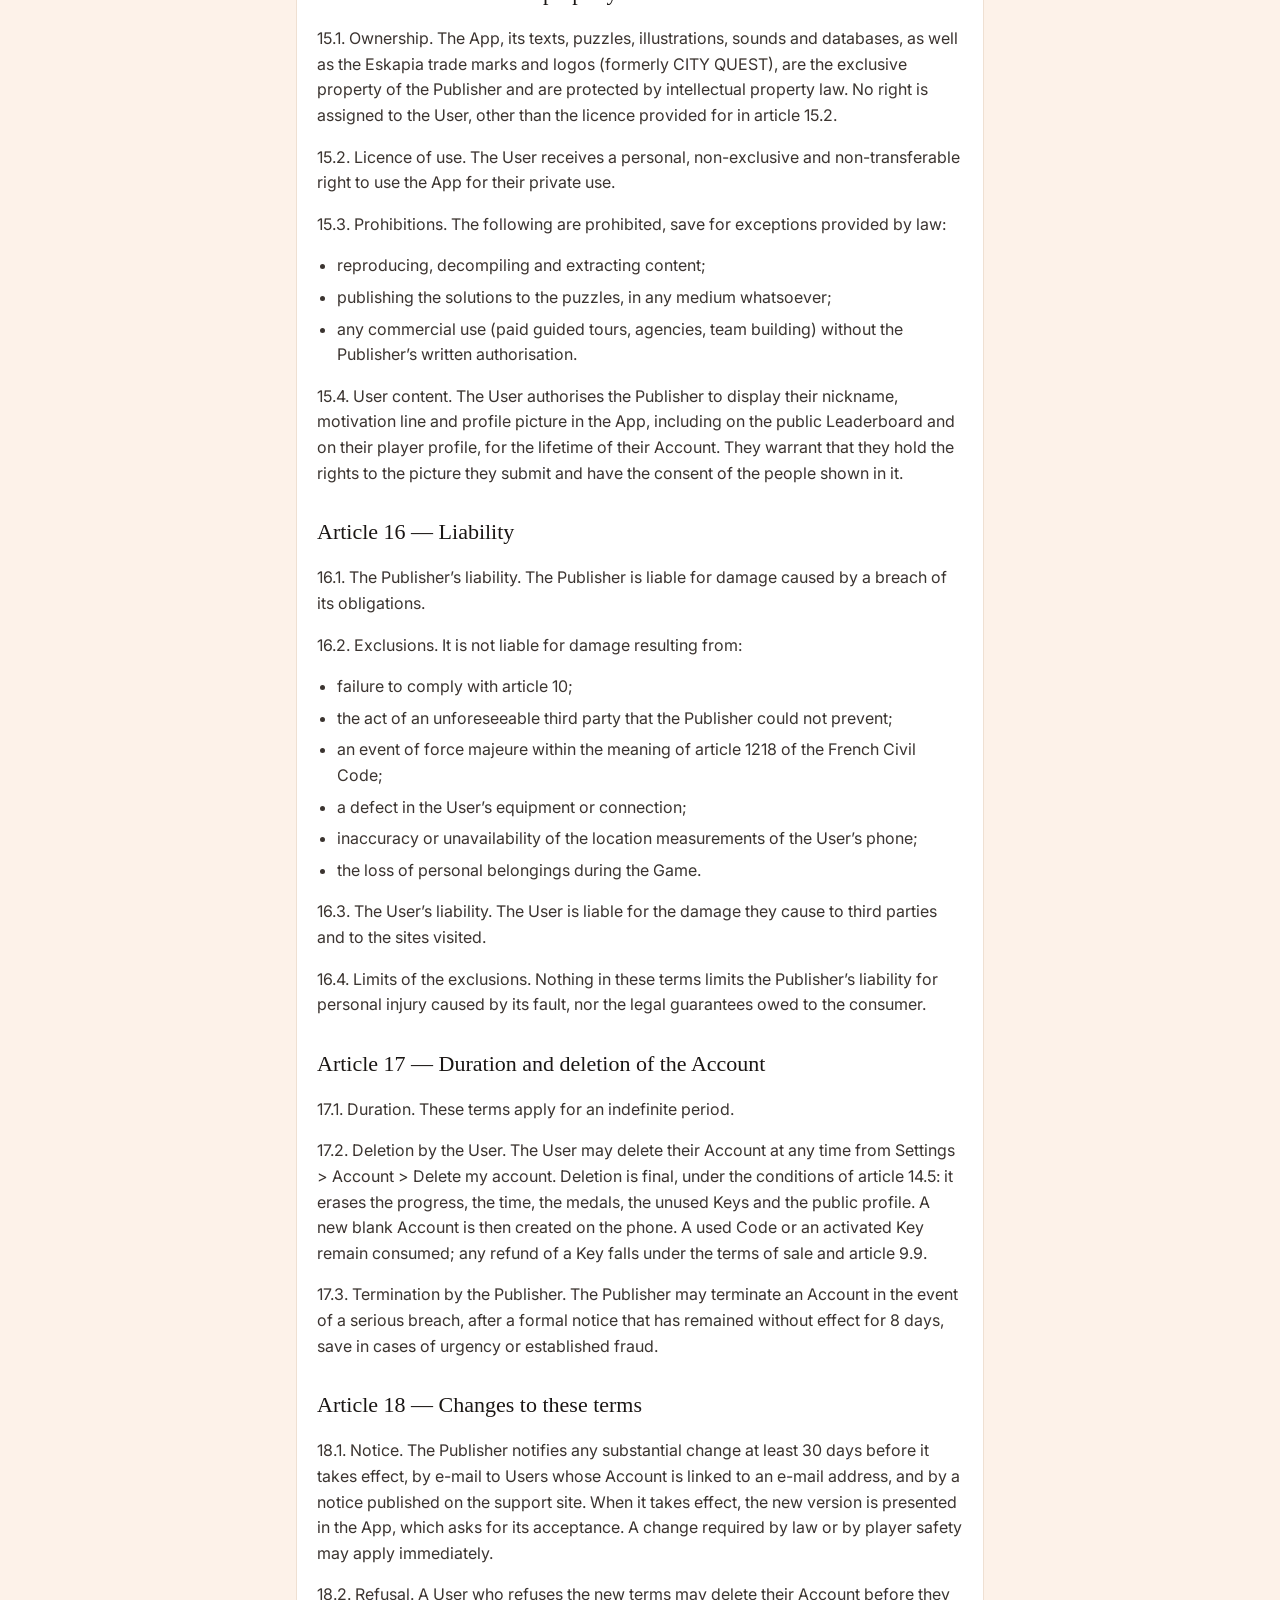
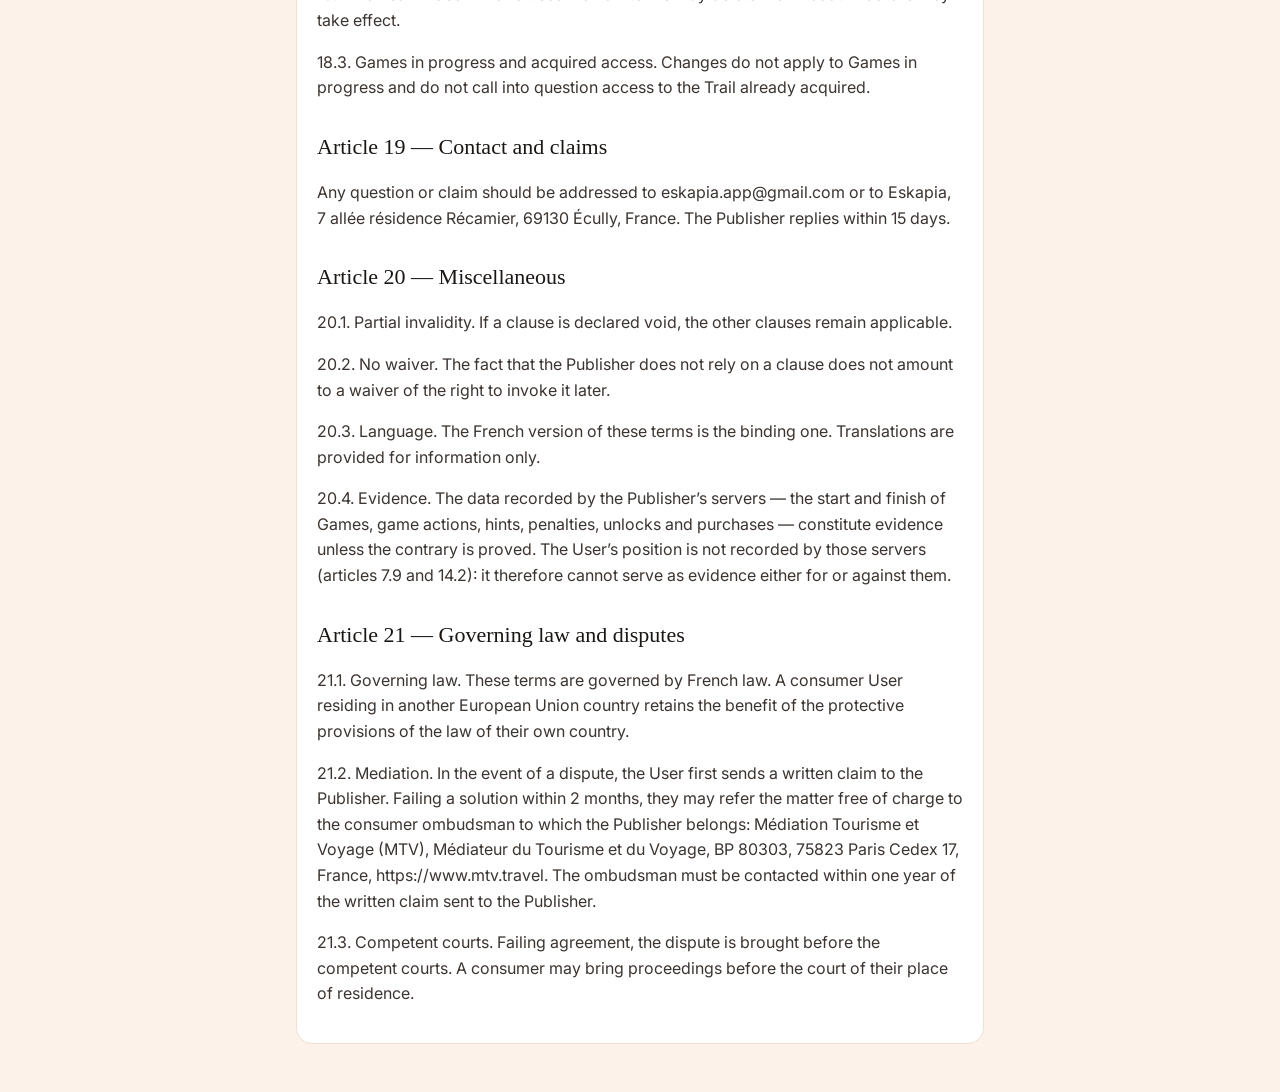
==== commit 5d3536af: "CGU version 5 du 13/10 : signalement, blocage, filtre et avis de moderation (11.4, 11.5), 30 min min" ====
--- a/cgu.html
+++ b/cgu.html
@@ -50,7 +50,7 @@
   <!-- ===================== FRANÇAIS ===================== -->
   <section data-lang="fr">
     <h1>Conditions générales d’utilisation — Eskapia</h1>
-    <p class="maj">Version n°4 du 12/10/2026</p>
+    <p class="maj">Version n°5 du 13/10/2026</p>
 
     <div class="carte">
       <h2>Article 1 — Définitions</h2>
@@ -69,7 +69,7 @@
         <li>Code : un code de déblocage qui ouvre le Parcours. Il est soit délivré gratuitement par l’Éditeur (bêta, support, geste commercial), soit vendu ou offert par un Vendeur autorisé dans les conditions du Titre B des CGV.</li>
         <li>Vendeur autorisé : l’intermédiaire professionnel (hôtel, loueur de meublé ou hôte Airbnb, restaurant, conciergerie, office de tourisme) auquel l’Éditeur vend des Codes en vue de leur revente ou de leur remise à ses clients, dans les conditions du Titre B des CGV.</li>
         <li>Classement : le tableau public des meilleurs temps.</li>
-        <li>Contenu utilisateur : le pseudonyme et la photo de profil déposés par l’Utilisateur.</li>
+        <li>Contenu utilisateur : le pseudonyme, la phrase de motivation et la photo de profil déposés par l’Utilisateur.</li>
       </ul>
       <h2>Article 2 — Objet et documents applicables</h2>
       <p>2.1. Les CGU règlent l’utilisation de l’Application, gratuite ou payante. Eskapia est un jeu de piste en extérieur dans le Vieux-Lyon et sur la colline de Fourvière, joué sur téléphone, contre la montre.</p>
@@ -152,9 +152,9 @@
       </ul>
       <p>En cas d’urgence, composer le 112 (numéro d’urgence européen), le 15 (SAMU), le 17 (police) ou le 18 (pompiers).</p>
       <h2>Article 11 — Profil public et Classement</h2>
-      <p>11.1. Informations visibles. Le pseudonyme, la photo de profil, le meilleur temps et trois médailles au choix de l’Utilisateur sont visibles des autres joueurs. La photo de profil est un fichier JPEG, PNG ou WebP de moins de 2 Mo ; elle est accessible par une adresse Internet publique, nécessaire à son affichage dans le Classement et sur les profils.</p>
+      <p>11.1. Informations visibles. Le pseudonyme, la photo de profil, la phrase de motivation, le meilleur temps et trois médailles au choix de l’Utilisateur sont visibles des autres joueurs. La photo de profil est un fichier JPEG, PNG ou WebP de moins de 2 Mo ; elle est accessible par une adresse Internet publique, nécessaire à son affichage dans le Classement et sur les profils.</p>
       <p>11.2. Choix du pseudonyme et visibilité. Le pseudonyme par défaut est « Joueur » ; l’Utilisateur le modifie depuis son profil. Toute Partie terminée dans les conditions de l’article 11.6 figure au Classement public sous ce pseudonyme. L’Utilisateur qui ne souhaite pas y figurer désactive l’option « Apparaître au classement » dans Paramètres, ou en demande le retrait à eskapia.app@gmail.com ; l’Éditeur y procède alors sans délai. Le retrait est réversible à tout moment. Tant qu’il dure, l’Utilisateur n’obtient pas de médaille liée au rang ; les médailles déjà obtenues restent acquises.</p>
-      <p>11.3. Contenus interdits. Sont interdits les pseudonymes et avatars :</p>
+      <p>11.3. Contenus interdits. Sont interdits les pseudonymes, phrases de motivation et avatars :</p>
       <ul>
         <li>injurieux, discriminants, violents ou à caractère sexuel ;</li>
         <li>contraires à la loi ;</li>
@@ -162,9 +162,9 @@
         <li>représentant une personne identifiable sans son accord ;</li>
         <li>contenant des données personnelles d’un tiers, des coordonnées, de la publicité, des liens ou des marques de tiers.</li>
       </ul>
-      <p>11.4. Signalement. Toute personne peut signaler un Contenu utilisateur via eskapia.app@gmail.com. Le signalement indique les raisons et, si possible, le pseudonyme concerné.</p>
-      <p>11.5. Modération. L’Éditeur peut modifier ou supprimer un Contenu utilisateur contraire aux CGU. Il informe l’Utilisateur de sa décision et de ses motifs. L’Utilisateur peut la contester à eskapia.app@gmail.com dans les 15 jours ; l’Éditeur réexamine alors la décision.</p>
-      <p>11.6. Règles du Classement. Le Classement est établi sur le meilleur temps final de chaque Compte, pour les seules Parties terminées dans les 24 heures, géolocalisation activée et à pied, et non exclues par l’article 7.11. En cas d’égalité, les Comptes concernés partagent le même rang : deux premiers ex æquo sont suivis d’un troisième (1, 1, 3). L’Application affiche les dix meilleurs temps et, si elle n’y figure pas, la ligne de l’Utilisateur. L’Éditeur peut organiser des classements périodiques (mensuels, saisonniers) ; il annonce toute remise à zéro dans l’Application au moins 15 jours à l’avance.</p>
+      <p>11.4. Signalement et blocage. Toute personne peut signaler un Contenu utilisateur depuis la fiche du joueur dans l’Application (bouton « Signaler », motif au choix), ou à eskapia.app@gmail.com ; le signalement par e-mail indique les raisons et, si possible, le pseudonyme concerné. L’Utilisateur peut aussi bloquer un joueur depuis sa fiche : ce joueur n’apparaît plus dans son Classement et sa fiche ne lui est plus accessible ; le blocage se lève dans Paramètres. Un filtre automatique refuse en outre certains mots dans les pseudonymes et phrases de motivation.</p>
+      <p>11.5. Modération. L’Éditeur peut modifier ou supprimer un Contenu utilisateur contraire aux CGU. Il informe l’Utilisateur de sa décision et de ses motifs par un message affiché dans l’Application à sa prochaine ouverture. L’Utilisateur peut la contester à eskapia.app@gmail.com dans les 15 jours ; l’Éditeur réexamine alors la décision.</p>
+      <p>11.6. Règles du Classement. Le Classement est établi sur le meilleur temps final de chaque Compte, pour les seules Parties terminées dans les 24 heures, géolocalisation activée et à pied, et non exclues par l’article 7.11. Une Partie terminée en moins de 30 minutes n’est pas retenue : cette durée est inférieure au seul temps de marche du Parcours. En cas d’égalité, les Comptes concernés partagent le même rang : deux premiers ex æquo sont suivis d’un troisième (1, 1, 3). L’Application affiche les dix meilleurs temps et, si elle n’y figure pas, la ligne de l’Utilisateur. L’Éditeur peut organiser des classements périodiques (mensuels, saisonniers) ; il annonce toute remise à zéro dans l’Application au moins 15 jours à l’avance.</p>
       <p>11.7. Médailles et lots. Les médailles actuelles sont : Premiers pas, Explorateur, Vif comme l’éclair, Tête froide, Sans faute, Numéro un, Top 10 et Bêta-testeur. Leurs conditions sont indiquées dans l’Application et peuvent évoluer ; une médaille acquise reste acquise. Les médailles n’ont aucune valeur marchande et ne sont ni échangeables ni cessibles. Le Classement ne donne droit à aucun lot, sauf règlement de concours distinct.</p>
       <h2>Article 12 — Triche et sanctions</h2>
       <p>12.1. Pratiques interdites. Constituent notamment de la triche :</p>
@@ -211,7 +211,7 @@
         <li>la diffusion des solutions des énigmes, quel que soit le support ;</li>
         <li>toute utilisation commerciale (visites guidées payantes, agences, team building) sans autorisation écrite de l’Éditeur.</li>
       </ul>
-      <p>15.4. Contenus utilisateur. L’Utilisateur autorise l’Éditeur à afficher son pseudonyme et sa photo de profil dans l’Application, y compris dans le Classement public et sur sa fiche de joueur, pendant la durée de vie de son Compte. Il garantit détenir les droits sur la photo qu’il dépose et disposer de l’accord des personnes qui y figurent.</p>
+      <p>15.4. Contenus utilisateur. L’Utilisateur autorise l’Éditeur à afficher son pseudonyme, sa phrase de motivation et sa photo de profil dans l’Application, y compris dans le Classement public et sur sa fiche de joueur, pendant la durée de vie de son Compte. Il garantit détenir les droits sur la photo qu’il dépose et disposer de l’accord des personnes qui y figurent.</p>
       <h2>Article 16 — Responsabilité</h2>
       <p>16.1. Responsabilité de l’Éditeur. L’Éditeur répond des dommages causés par un manquement à ses obligations.</p>
       <p>16.2. Exclusions. Il n’est pas responsable des dommages résultant :</p>
@@ -250,7 +250,7 @@
   <!-- ===================== ENGLISH ===================== -->
   <section data-lang="en">
     <h1>Terms of use — Eskapia</h1>
-    <p class="maj">Version 4 — 12 October 2026</p>
+    <p class="maj">Version 5 — 13 October 2026</p>
 
     <div class="carte">
       <p class="maj"><strong>Translation for information only.</strong> Under article 20.3, the French version of these terms is the binding one. Where this translation and the French text differ, the French text prevails.</p>
@@ -270,7 +270,7 @@
         <li>Code: an unlock code that opens the Trail. It is either issued free of charge by the Publisher (beta, support, goodwill), or sold or given by an Authorised Reseller under title B of the terms of sale.</li>
         <li>Authorised Reseller: the professional intermediary (hotel, short-term rental or Airbnb host, restaurant, concierge service, tourist office) to whom the Publisher sells Codes for resale or for giving to its own customers, under title B of the terms of sale.</li>
         <li>Leaderboard: the public table of best times.</li>
-        <li>User content: the nickname and profile picture submitted by the User.</li>
+        <li>User content: the nickname, motivation line and profile picture submitted by the User.</li>
       </ul>
       <h2>Article 2 — Purpose and applicable documents</h2>
       <p>2.1. These terms govern the use of the App, whether free or paid. Eskapia is an outdoor trail game in Vieux-Lyon and on the Fourvière hill, played on a phone, against the clock.</p>
@@ -353,9 +353,9 @@
       </ul>
       <p>In an emergency, call 112 (European emergency number), 15 (ambulance), 17 (police) or 18 (fire brigade).</p>
       <h2>Article 11 — Public profile and Leaderboard</h2>
-      <p>11.1. Visible information. The nickname, the profile picture, the best time and three medals chosen by the User are visible to other players. The profile picture is a JPEG, PNG or WebP file of less than 2 MB; it is reachable at a public web address, which is required to display it on the Leaderboard and on profiles.</p>
+      <p>11.1. Visible information. The nickname, the profile picture, the motivation line, the best time and three medals chosen by the User are visible to other players. The profile picture is a JPEG, PNG or WebP file of less than 2 MB; it is reachable at a public web address, which is required to display it on the Leaderboard and on profiles.</p>
       <p>11.2. Choice of nickname and visibility. The default nickname is “Joueur”; the User changes it from their profile. Any Game finished under the conditions of article 11.6 appears on the public Leaderboard under that nickname. A User who does not wish to appear there switches off “Appear on the leaderboard” in Settings, or requests removal at eskapia.app@gmail.com; the Publisher then does so without delay. Removal can be reversed at any time. While it lasts, the User earns no ranking medal; medals already earned are kept.</p>
-      <p>11.3. Prohibited content. The following nicknames and avatars are prohibited:</p>
+      <p>11.3. Prohibited content. The following nicknames, motivation lines and avatars are prohibited:</p>
       <ul>
         <li>insulting, discriminatory, violent or sexual;</li>
         <li>contrary to the law;</li>
@@ -363,9 +363,9 @@
         <li>depicting an identifiable person without their consent;</li>
         <li>containing a third party’s personal data, contact details, advertising, links or third-party trade marks.</li>
       </ul>
-      <p>11.4. Reporting. Anyone may report User content via eskapia.app@gmail.com. The report states the reasons and, where possible, the nickname concerned.</p>
-      <p>11.5. Moderation. The Publisher may amend or delete User content that breaches these terms. It informs the User of its decision and of the grounds for it. The User may challenge it at eskapia.app@gmail.com within 15 days; the Publisher then reviews the decision.</p>
-      <p>11.6. Leaderboard rules. The Leaderboard is based on the best final time of each Account, for Games finished within 24 hours, with location enabled and on foot, and not excluded by article 7.11. Where times are equal, the Accounts concerned share the same rank: two joint firsts are followed by a third (1, 1, 3). The App shows the ten best times and, if it is not among them, the User’s own line. The Publisher may run periodic leaderboards (monthly, seasonal); it announces any reset in the App at least 15 days in advance.</p>
+      <p>11.4. Reporting and blocking. Anyone may report User content from the player’s profile in the App (“Report” button, with a reason to choose), or at eskapia.app@gmail.com; a report by e-mail states the reasons and, where possible, the nickname concerned. The User may also block a player from their profile: that player no longer appears on the User’s Leaderboard and their profile is no longer accessible to the User; the block is lifted in Settings. An automatic filter also rejects certain words in nicknames and motivation lines.</p>
+      <p>11.5. Moderation. The Publisher may amend or delete User content that breaches these terms. It informs the User of its decision and of the grounds for it by a message shown in the App the next time it is opened. The User may challenge it at eskapia.app@gmail.com within 15 days; the Publisher then reviews the decision.</p>
+      <p>11.6. Leaderboard rules. The Leaderboard is based on the best final time of each Account, for Games finished within 24 hours, with location enabled and on foot, and not excluded by article 7.11. A Game finished in less than 30 minutes is not counted: that is shorter than the walking time of the Trail alone. Where times are equal, the Accounts concerned share the same rank: two joint firsts are followed by a third (1, 1, 3). The App shows the ten best times and, if it is not among them, the User’s own line. The Publisher may run periodic leaderboards (monthly, seasonal); it announces any reset in the App at least 15 days in advance.</p>
       <p>11.7. Medals and prizes. The current medals are: First steps, Explorer, Quick as lightning, Cool head, Flawless, Number one, Top 10 and Beta tester. Their conditions are stated in the App and may change; a medal once earned stays earned. Medals have no monetary value and are neither exchangeable nor transferable. The Leaderboard gives no entitlement to any prize, save under separate competition rules.</p>
       <h2>Article 12 — Cheating and sanctions</h2>
       <p>12.1. Prohibited practices. Cheating includes in particular:</p>
@@ -412,7 +412,7 @@
         <li>publishing the solutions to the puzzles, in any medium whatsoever;</li>
         <li>any commercial use (paid guided tours, agencies, team building) without the Publisher’s written authorisation.</li>
       </ul>
-      <p>15.4. User content. The User authorises the Publisher to display their nickname and profile picture in the App, including on the public Leaderboard and on their player profile, for the lifetime of their Account. They warrant that they hold the rights to the picture they submit and have the consent of the people shown in it.</p>
+      <p>15.4. User content. The User authorises the Publisher to display their nickname, motivation line and profile picture in the App, including on the public Leaderboard and on their player profile, for the lifetime of their Account. They warrant that they hold the rights to the picture they submit and have the consent of the people shown in it.</p>
       <h2>Article 16 — Liability</h2>
       <p>16.1. The Publisher’s liability. The Publisher is liable for damage caused by a breach of its obligations.</p>
       <p>16.2. Exclusions. It is not liable for damage resulting from:</p>
@@ -451,7 +451,7 @@
   <!-- ===================== 中文 ===================== -->
   <section data-lang="zh" lang="zh-Hans">
     <h1>使用条款 — Eskapia</h1>
-    <p class="maj">第 4 版 — 2026 年 10 月 12 日</p>
+    <p class="maj">第 5 版 — 2026 年 10 月 13 日</p>
 
     <div class="carte">
       <p class="maj"><strong>译文仅供参考。</strong>根据第 20.3 条，本条款以法文版本为准。本译文与法文文本如有出入，以法文文本为准。</p>
@@ -471,7 +471,7 @@
         <li>解锁码：可开启路线的解锁码。它或由发行方免费发放（测试、客服、商业善意），或由授权经销商依《销售条款》第 B 部分出售或赠予。</li>
         <li>授权经销商：发行方向其出售解锁码、供其转售或赠予自身客户的专业中介（酒店、短租房东或 Airbnb 房东、餐厅、礼宾服务、旅游局），适用《销售条款》第 B 部分。</li>
         <li>排行榜：公开的最佳用时榜。</li>
-        <li>用户内容：用户提交的昵称与头像。</li>
+        <li>用户内容：用户提交的昵称、座右铭与头像。</li>
       </ul>
       <h2>第 2 条 — 目的与适用文件</h2>
       <p>2.1. 本条款规范本应用的使用，无论免费或付费。Eskapia 是一款在里昂老城与富维耶山进行的户外寻踪游戏，在手机上游玩，并计时竞速。</p>
@@ -554,9 +554,9 @@
       </ul>
       <p>紧急情况下，请拨打 112（欧洲紧急电话）、15（急救）、17（警察）或 18（消防）。</p>
       <h2>第 11 条 — 公开资料与排行榜</h2>
-      <p>11.1. 可见信息。昵称、头像、最佳用时，以及用户自选的三枚勋章对其他玩家可见。头像为小于 2 MB 的 JPEG、PNG 或 WebP 文件；它可通过公开网址访问，这是在排行榜与个人资料中显示头像所必需的。</p>
+      <p>11.1. 可见信息。昵称、头像、座右铭、最佳用时，以及用户自选的三枚勋章对其他玩家可见。头像为小于 2 MB 的 JPEG、PNG 或 WebP 文件；它可通过公开网址访问，这是在排行榜与个人资料中显示头像所必需的。</p>
       <p>11.2. 昵称的选择与可见性。默认昵称为「Joueur」；用户可在个人资料中修改。凡符合第 11.6 条条件完成的对局，均以该昵称出现在公开排行榜上。不愿出现在榜上的用户可在“设置”中关闭“显示在排行榜上”，或写信至 eskapia.app@gmail.com 要求移除；发行方将立即处理。退出可随时撤销。退出期间，用户不会获得排名类奖章；已获得的奖章予以保留。</p>
-      <p>11.3. 禁止内容。下列昵称与头像被禁止：</p>
+      <p>11.3. 禁止内容。下列昵称、座右铭与头像被禁止：</p>
       <ul>
         <li>侮辱性、歧视性、暴力或具有性意味的；</li>
         <li>违法的；</li>
@@ -564,9 +564,9 @@
         <li>未经同意呈现可识别自然人的；</li>
         <li>含有第三方个人数据、联系方式、广告、链接或第三方商标的。</li>
       </ul>
-      <p>11.4. 举报。任何人均可通过 eskapia.app@gmail.com 举报用户内容。举报应说明理由，并尽可能指明所涉昵称。</p>
-      <p>11.5. 内容管理。发行方可修改或删除违反本条款的用户内容，并将其决定与理由告知用户。用户可在 15 日内写信至 eskapia.app@gmail.com 提出异议；发行方届时将重新审查该决定。</p>
-      <p>11.6. 排行榜规则。排行榜依各账户的最佳最终用时排定，仅采计在 24 小时内完成、开启定位并以步行方式进行、且未被第 7.11 条排除的对局。用时相同的，相关账户并列同一名次：两名并列第一者之后为第三名（1、1、3）。应用显示前十名用时；若用户不在其中，另行显示其本人的一行。发行方可举办周期性排行（月度、季节性）；任何清零将在应用内至少提前 15 日公告。</p>
+      <p>11.4. 举报与屏蔽。任何人均可在应用内的玩家资料页（“举报”按钮，选择理由）或通过 eskapia.app@gmail.com 举报用户内容；通过电子邮件举报的，应说明理由，并尽可能指明所涉昵称。用户亦可在玩家资料页屏蔽该玩家：被屏蔽的玩家不再出现在该用户的排行榜中，其资料页对该用户亦不可见；屏蔽可在设置中解除。此外，自动过滤器会拒绝昵称与座右铭中的某些词语。</p>
+      <p>11.5. 内容管理。发行方可修改或删除违反本条款的用户内容，并在用户下次打开应用时，以应用内消息将其决定与理由告知用户。用户可在 15 日内写信至 eskapia.app@gmail.com 提出异议；发行方届时将重新审查该决定。</p>
+      <p>11.6. 排行榜规则。排行榜依各账户的最佳最终用时排定，仅采计在 24 小时内完成、开启定位并以步行方式进行、且未被第 7.11 条排除的对局。用时少于 30 分钟的对局不予采计：该时长短于完成路线所需的步行时间。用时相同的，相关账户并列同一名次：两名并列第一者之后为第三名（1、1、3）。应用显示前十名用时；若用户不在其中，另行显示其本人的一行。发行方可举办周期性排行（月度、季节性）；任何清零将在应用内至少提前 15 日公告。</p>
       <p>11.7. 勋章与奖品。现有勋章为：初出茅庐、探索者、迅如闪电、冷静头脑、零失误、第一名、前十名与测试员。其获得条件载于应用内，并可能变动；已获得的勋章不予收回。勋章不具任何市场价值，不可交换也不可转让。排行榜不产生任何奖品权利，另有竞赛规则者除外。</p>
       <h2>第 12 条 — 作弊与处罚</h2>
       <p>12.1. 禁止行为。下列行为尤其构成作弊：</p>
@@ -613,7 +613,7 @@
         <li>以任何载体传播谜题答案；</li>
         <li>未经发行方书面授权的任何商业使用（收费导览、旅行社、团建）。</li>
       </ul>
-      <p>15.4. 用户内容。用户授权发行方在应用内展示其昵称与头像，包括在公开排行榜及其玩家资料页上，期限为其账户的存续期间。用户保证对其提交的照片拥有相应权利，并已取得照片中人物的同意。</p>
+      <p>15.4. 用户内容。用户授权发行方在应用内展示其昵称、座右铭与头像，包括在公开排行榜及其玩家资料页上，期限为其账户的存续期间。用户保证对其提交的照片拥有相应权利，并已取得照片中人物的同意。</p>
       <h2>第 16 条 — 责任</h2>
       <p>16.1. 发行方的责任。发行方对因违反其义务所造成的损害承担责任。</p>
       <p>16.2. 免责情形。发行方不对下列原因造成的损害负责：</p>
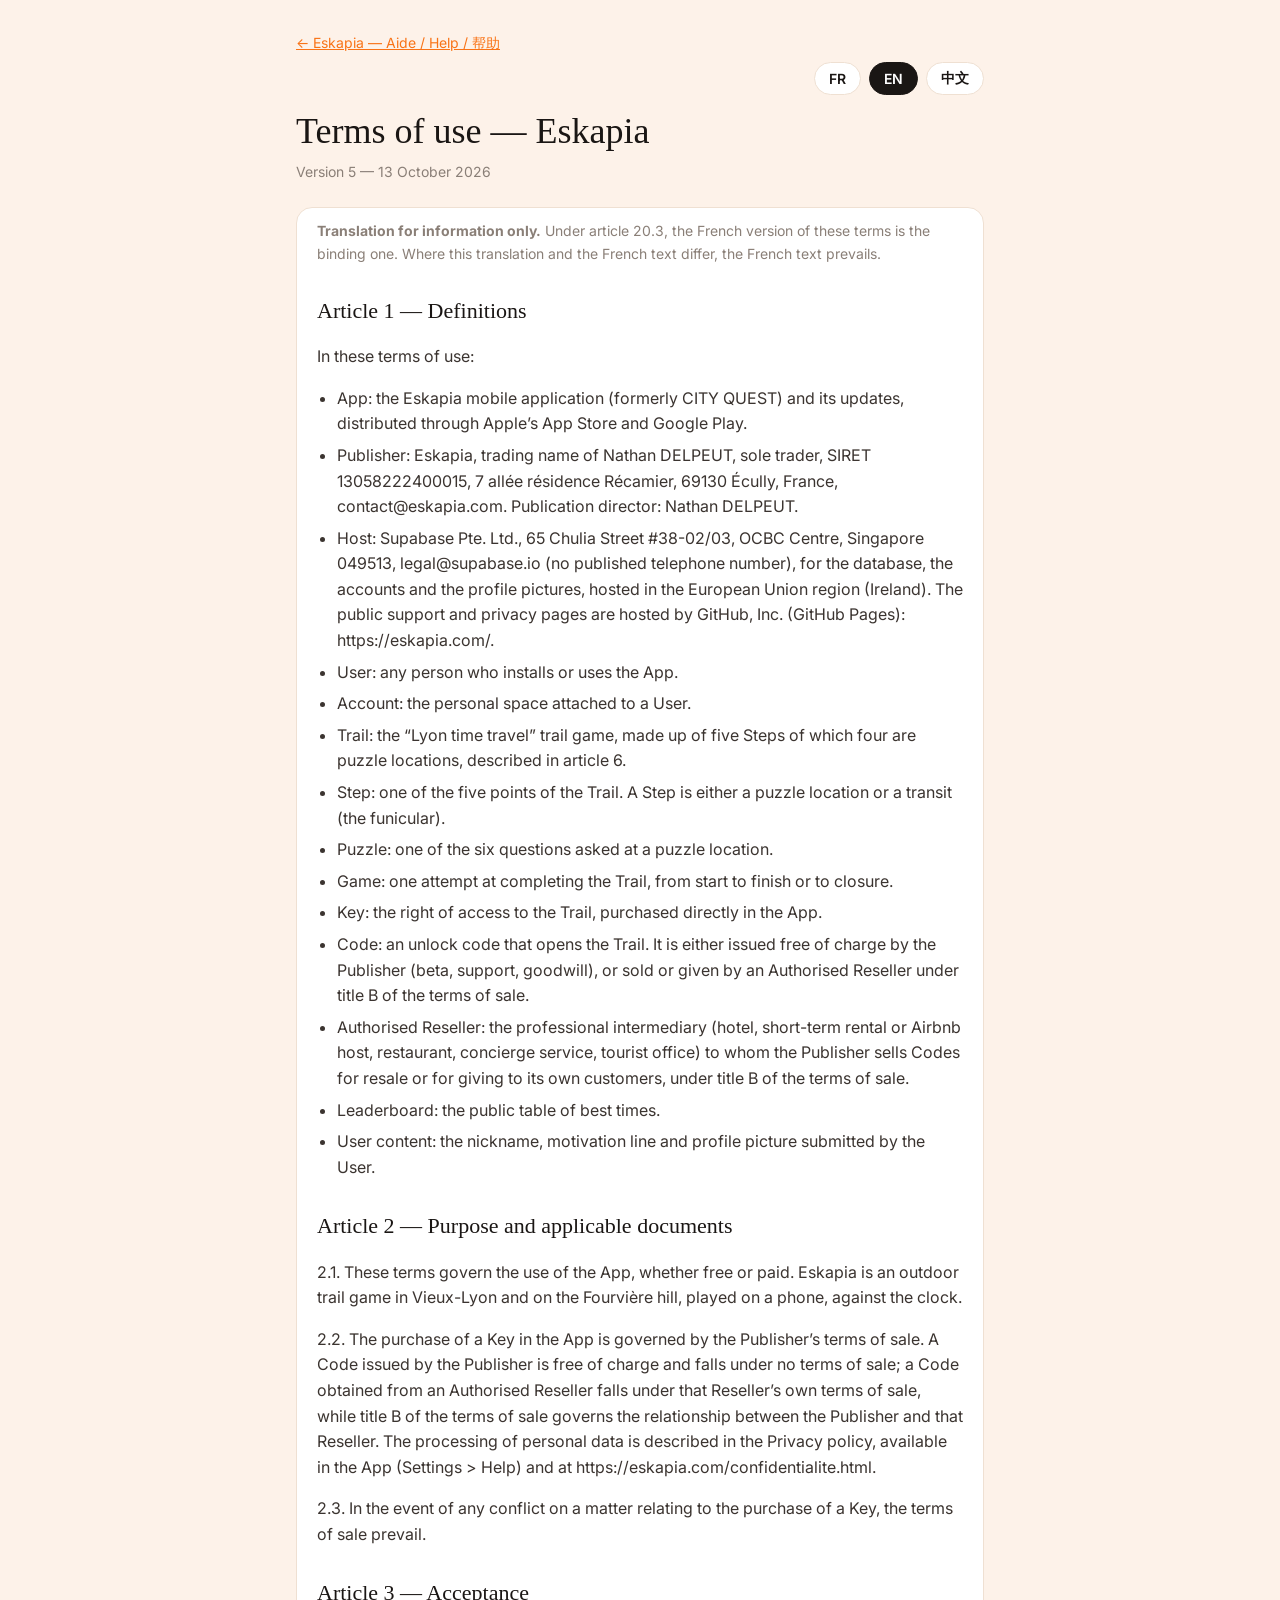
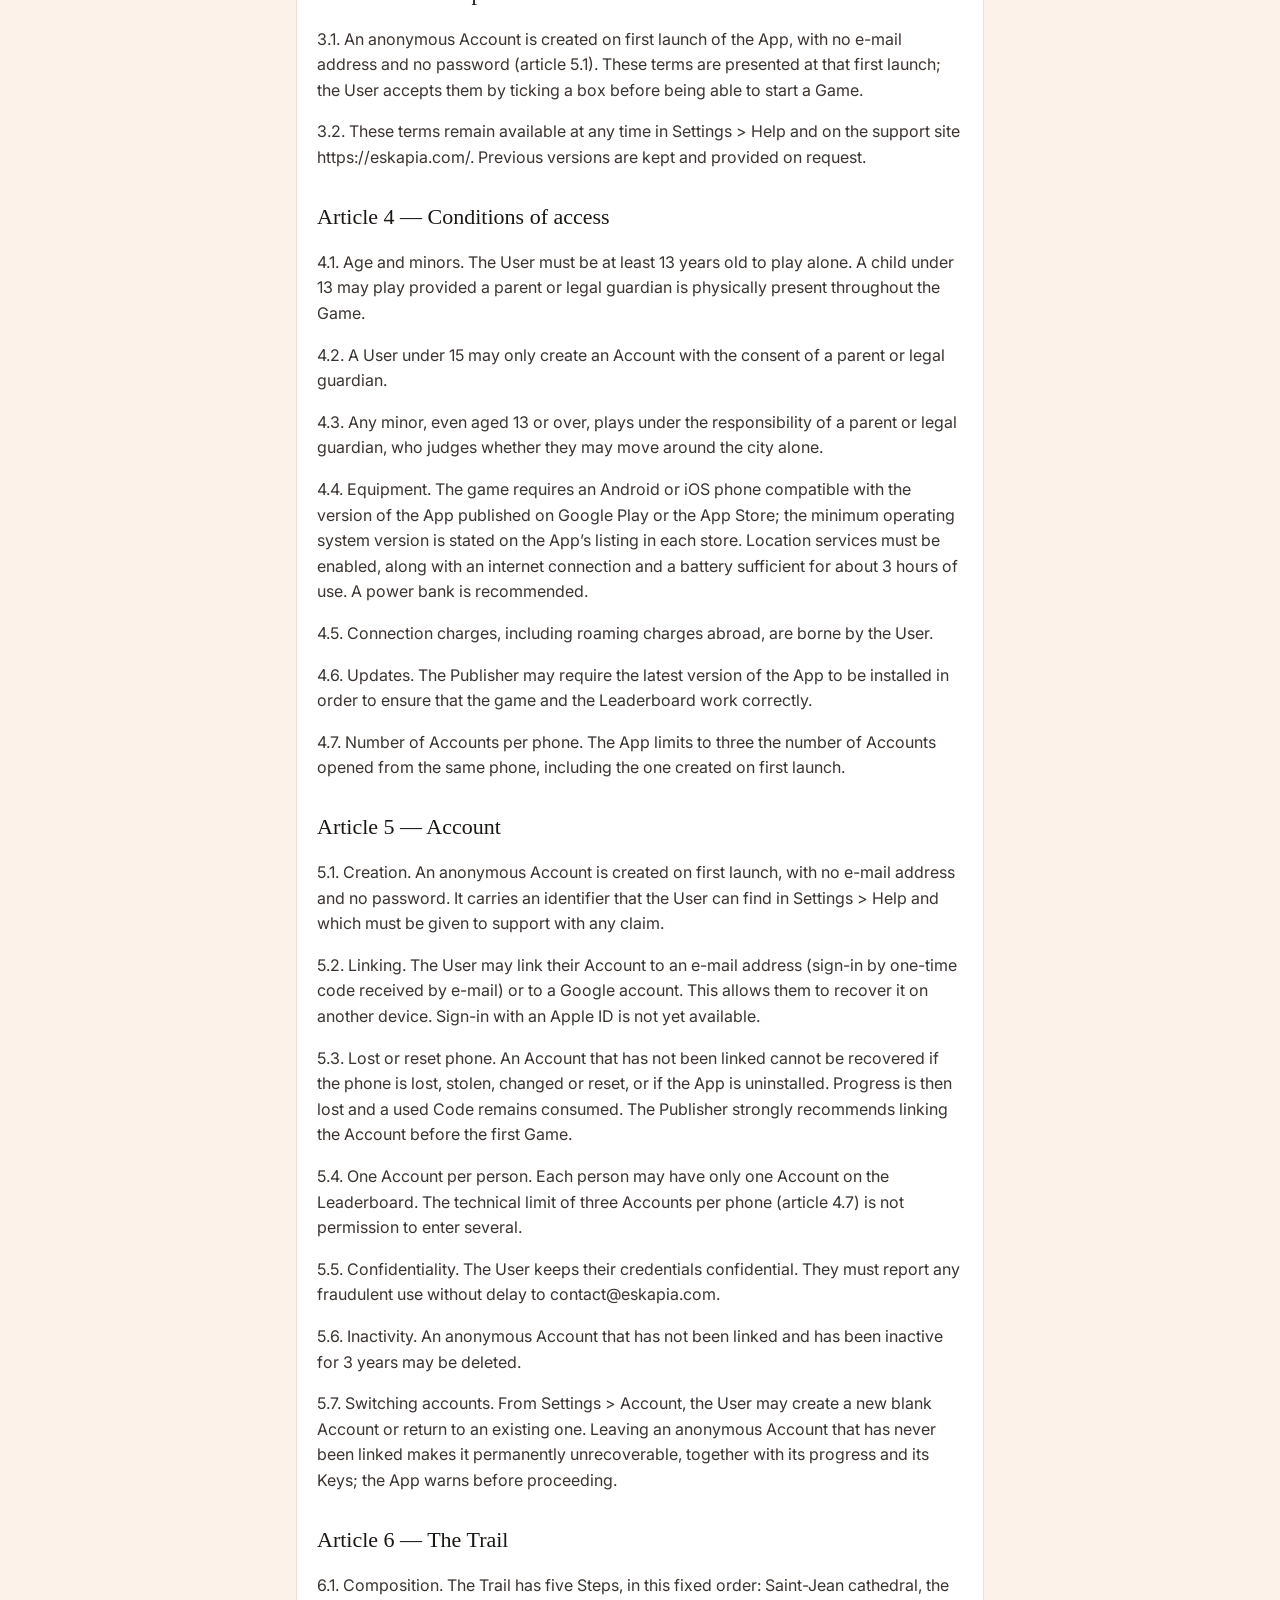
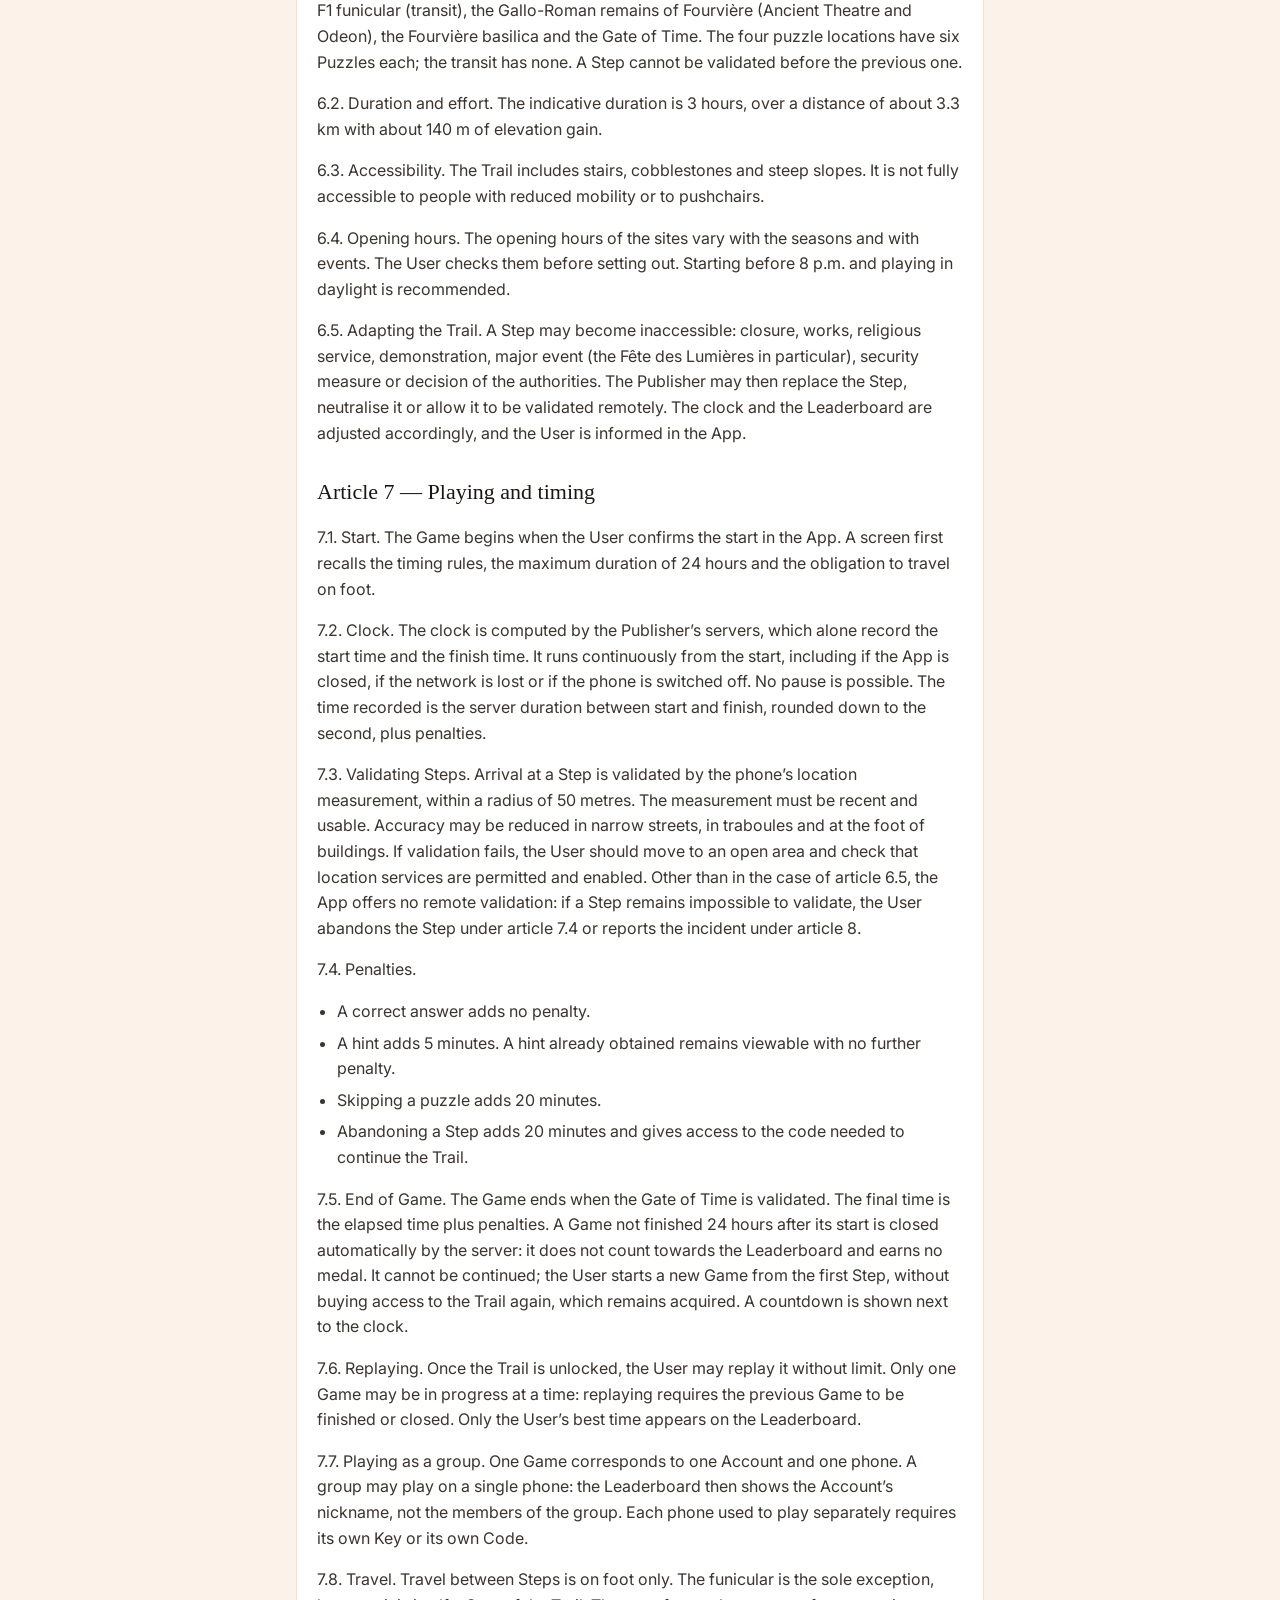
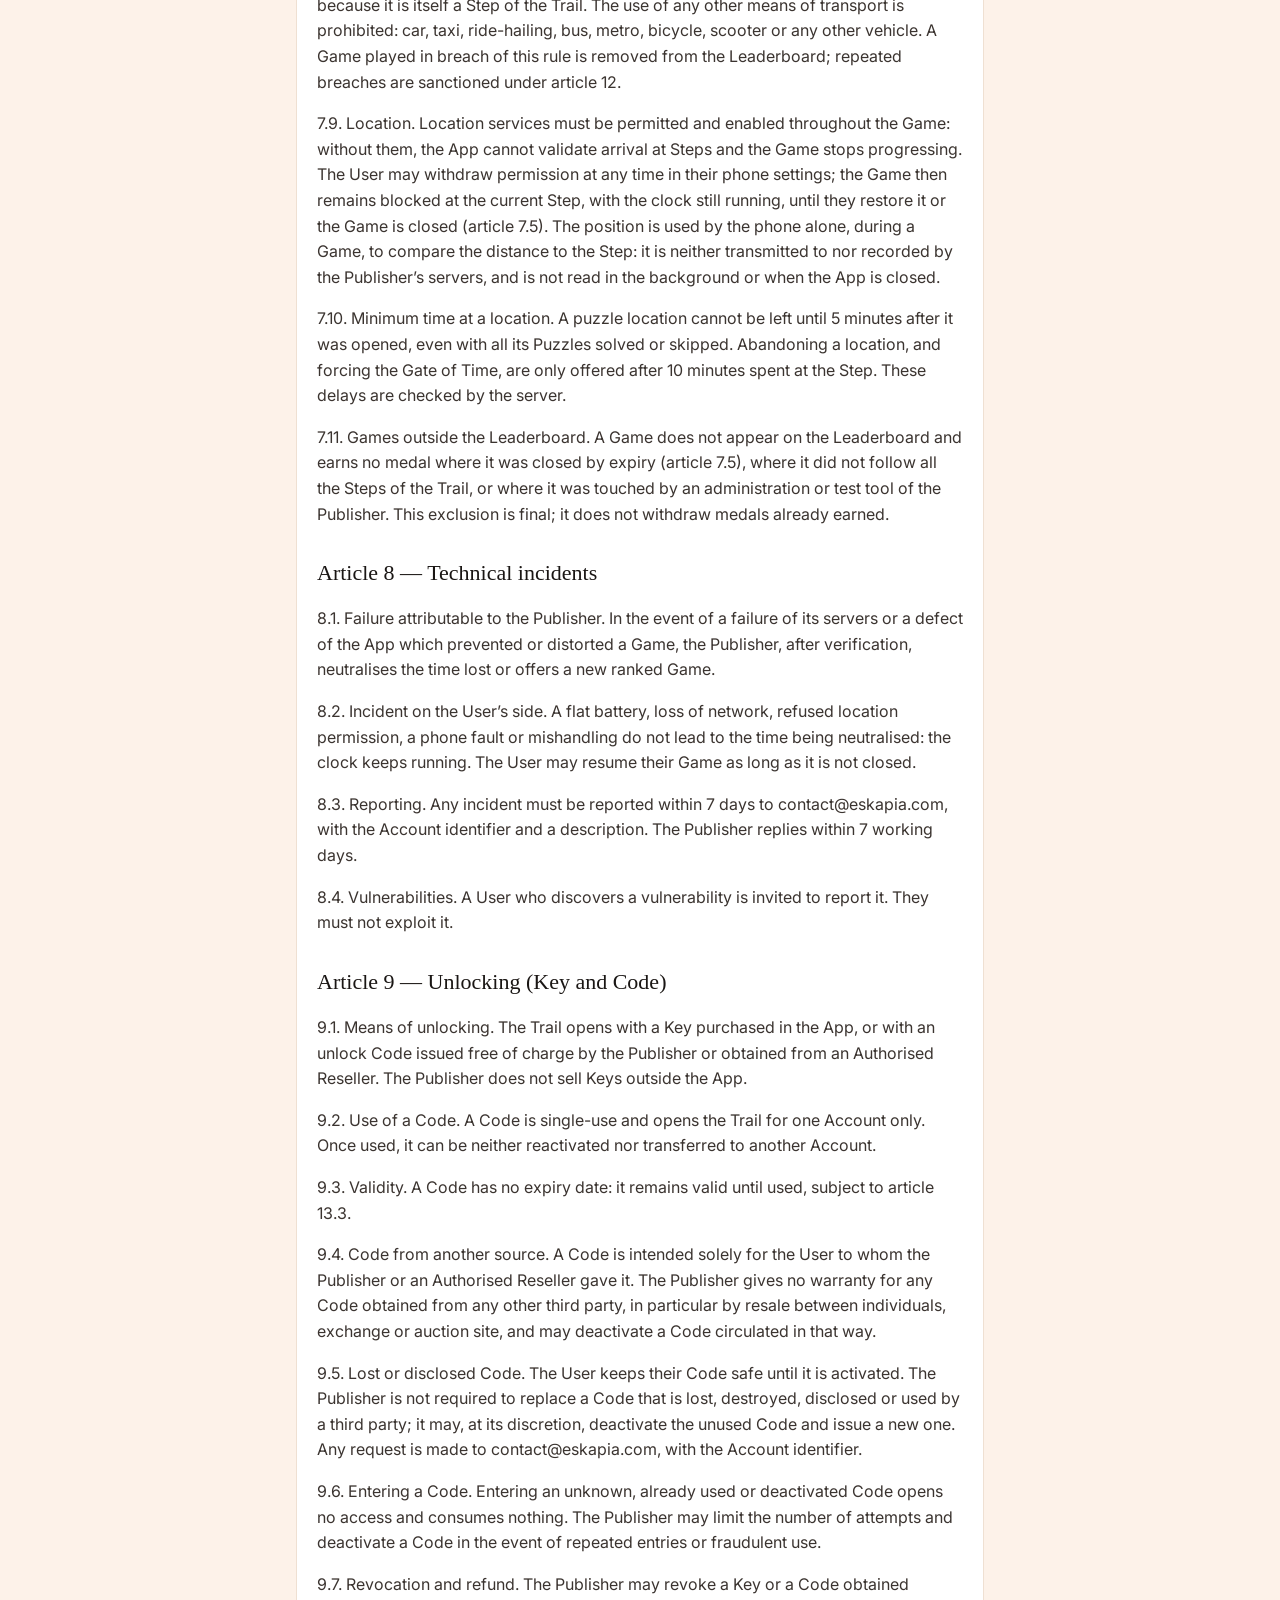
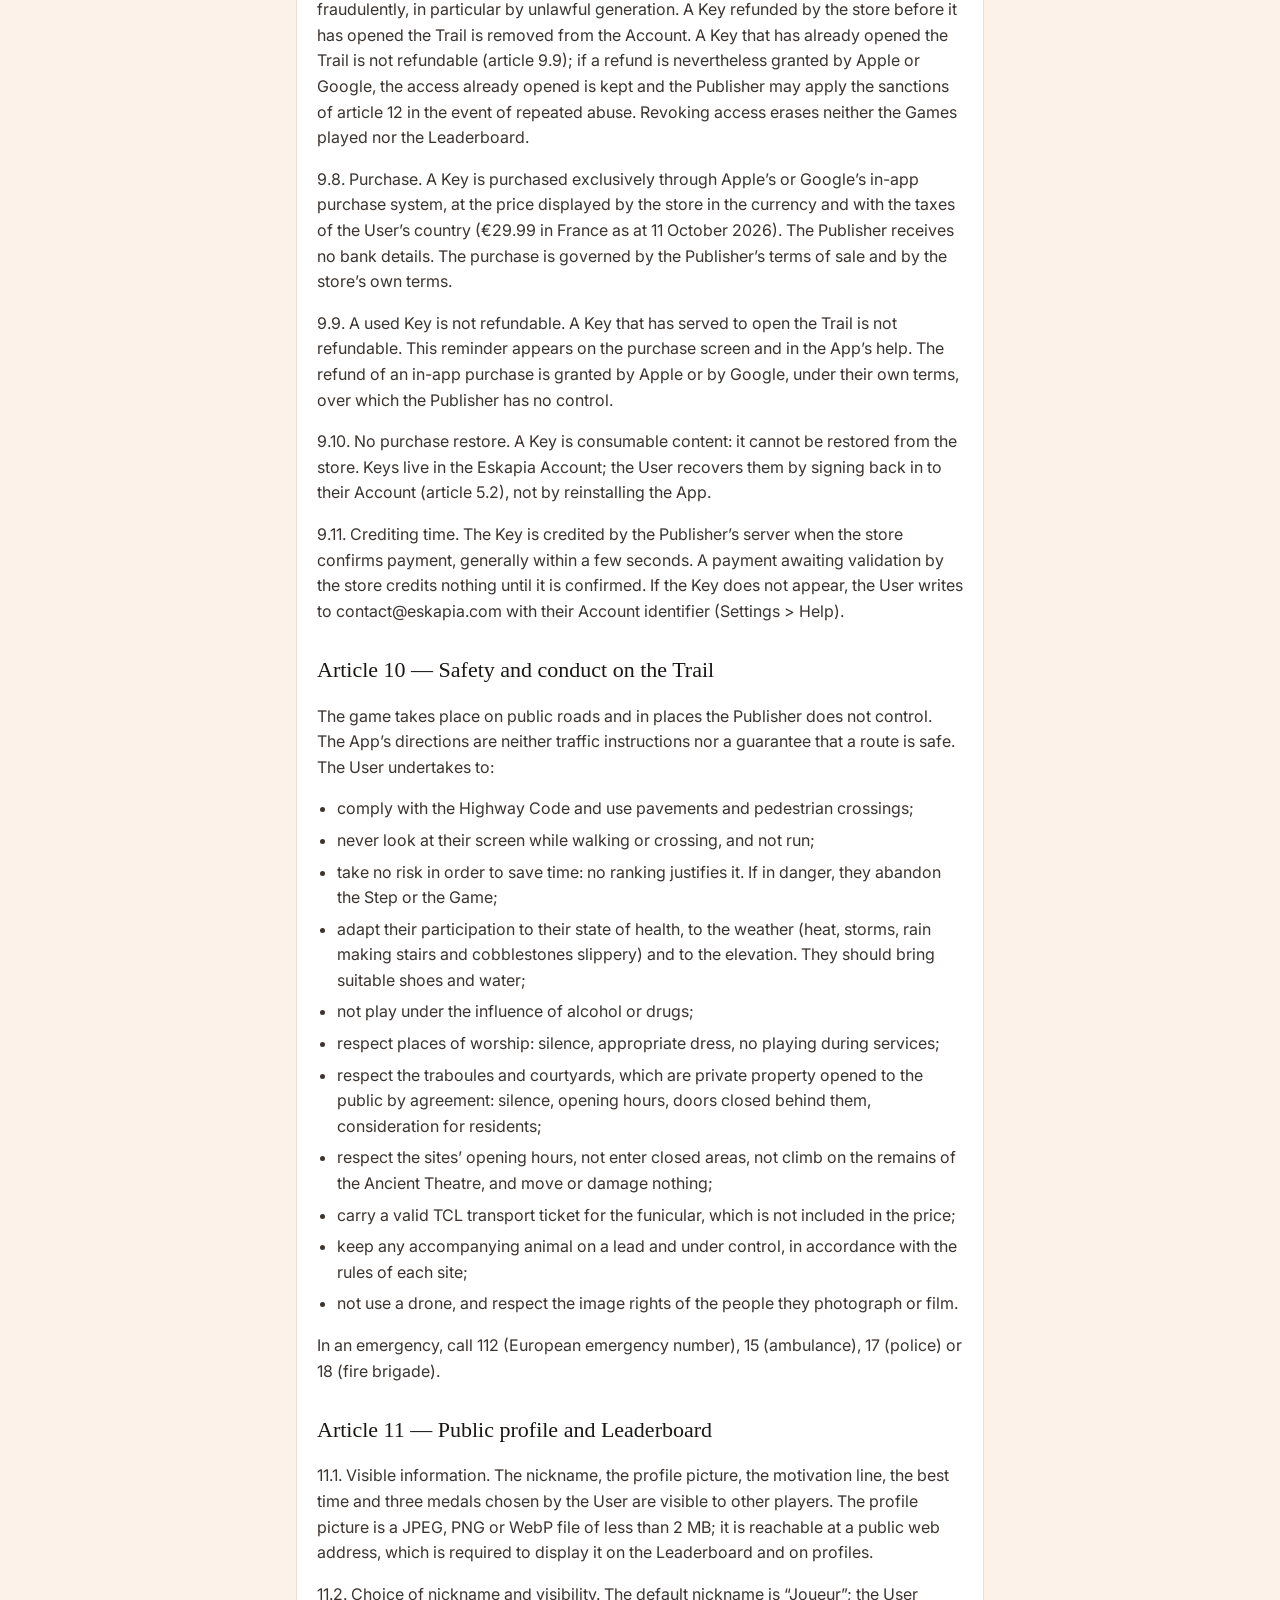
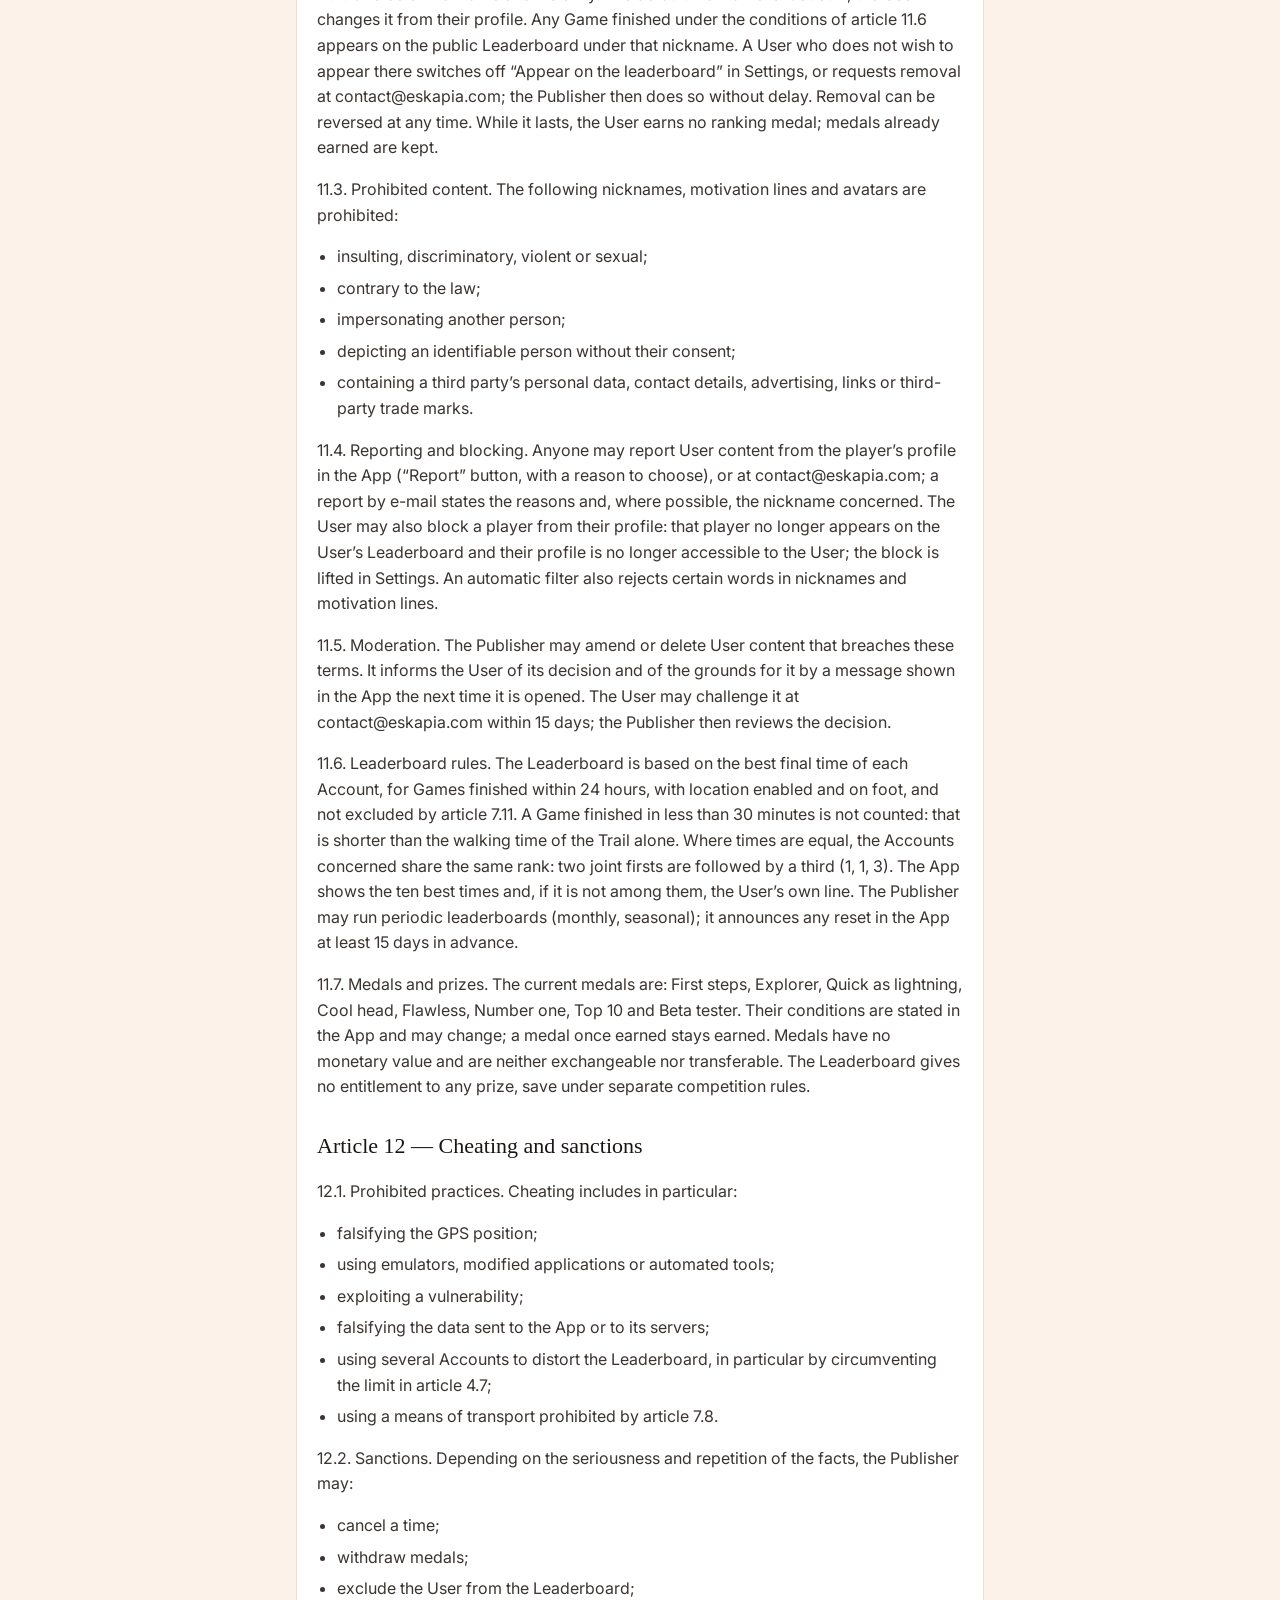
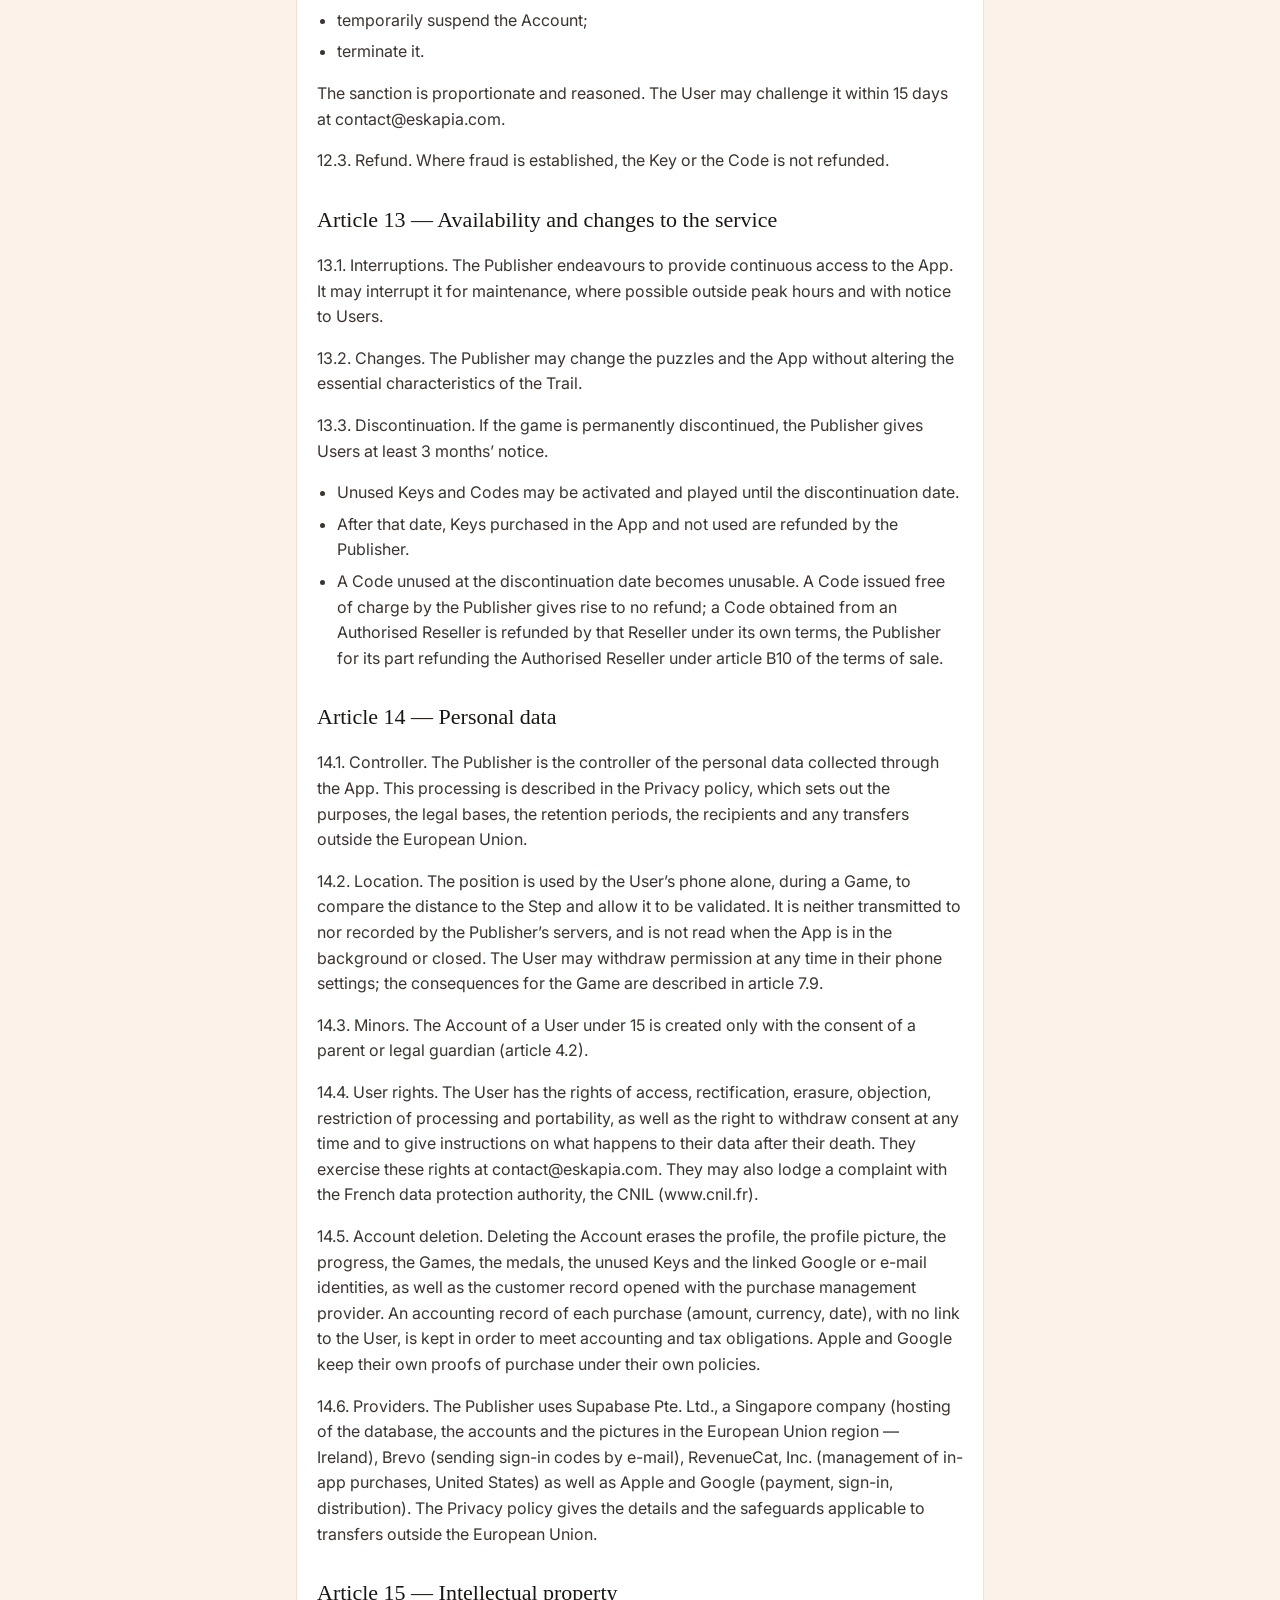
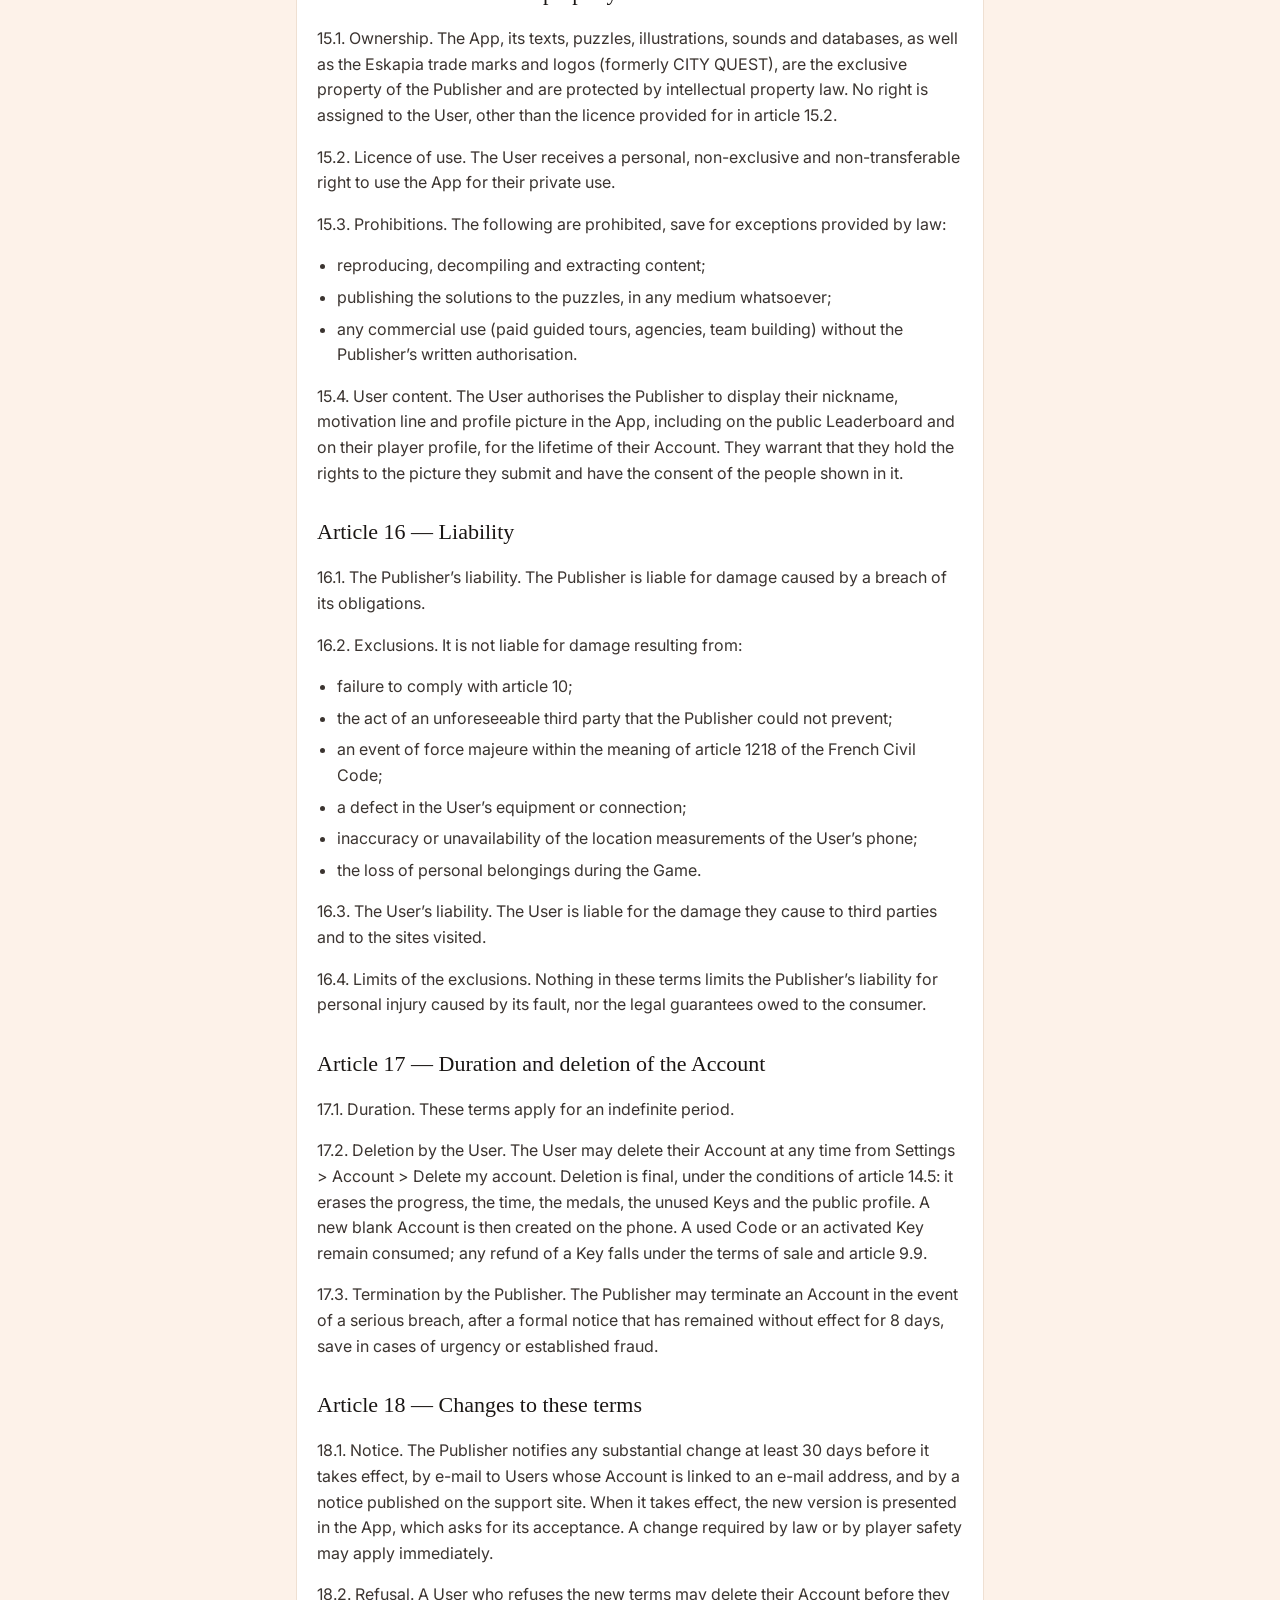
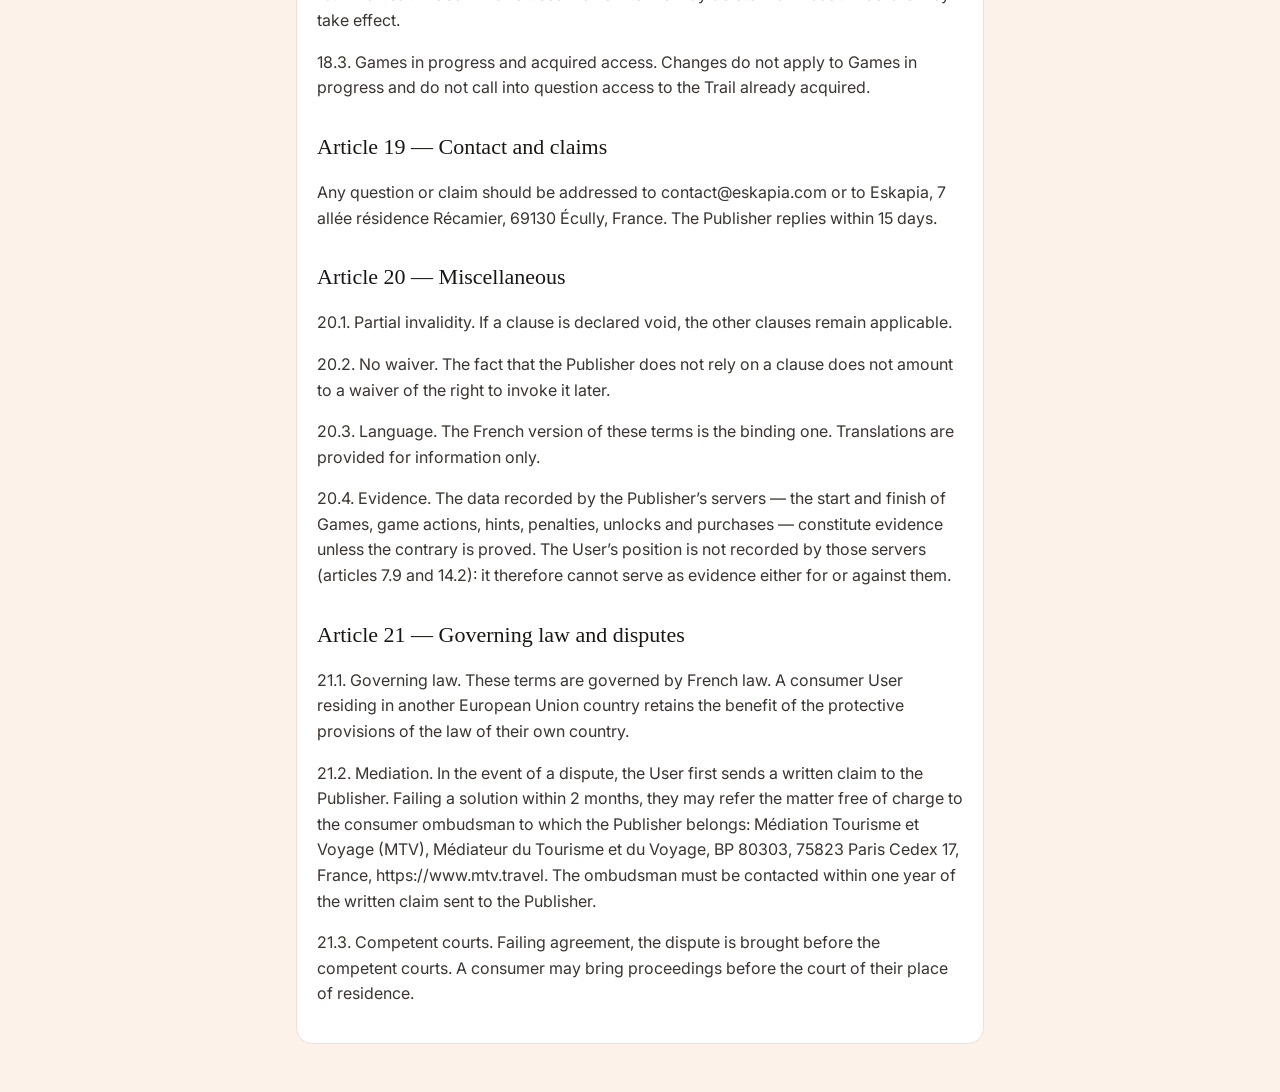
==== commit 742dd1d7: "Domaine eskapia.com : liens du site et adresse de contact contact@eskapia.com (CGU v5, CGV v3, confi" ====
--- a/cgu.html
+++ b/cgu.html
@@ -57,8 +57,8 @@
       <p>Dans les présentes CGU, on entend par :</p>
       <ul>
         <li>Application : l’application mobile Eskapia (anciennement CITY QUEST) et ses mises à jour, distribuée par l’App Store d’Apple et par Google Play.</li>
-        <li>Éditeur : Eskapia, nom commercial de Nathan DELPEUT, entrepreneur individuel, SIRET 13058222400015, 7 allée résidence Récamier, 69130 Écully, eskapia.app@gmail.com. Directeur de la publication : Nathan DELPEUT.</li>
-        <li>Hébergeur : Supabase Pte. Ltd., 65 Chulia Street #38-02/03, OCBC Centre, Singapour 049513, legal@supabase.io (aucun numéro de téléphone publié), pour la base de données, les comptes et les photos de profil, hébergés dans la région Union européenne (Irlande). Les pages publiques de support et de confidentialité sont hébergées par GitHub, Inc. (GitHub Pages) : https://eskapiaapp.github.io/.</li>
+        <li>Éditeur : Eskapia, nom commercial de Nathan DELPEUT, entrepreneur individuel, SIRET 13058222400015, 7 allée résidence Récamier, 69130 Écully, contact@eskapia.com. Directeur de la publication : Nathan DELPEUT.</li>
+        <li>Hébergeur : Supabase Pte. Ltd., 65 Chulia Street #38-02/03, OCBC Centre, Singapour 049513, legal@supabase.io (aucun numéro de téléphone publié), pour la base de données, les comptes et les photos de profil, hébergés dans la région Union européenne (Irlande). Les pages publiques de support et de confidentialité sont hébergées par GitHub, Inc. (GitHub Pages) : https://eskapia.com/.</li>
         <li>Utilisateur : toute personne qui installe ou utilise l’Application.</li>
         <li>Compte : l’espace personnel rattaché à un Utilisateur.</li>
         <li>Parcours : le jeu de piste « Lyon time travel », composé de cinq Étapes dont quatre lieux à énigmes, décrit à l’article 6.</li>
@@ -73,11 +73,11 @@
       </ul>
       <h2>Article 2 — Objet et documents applicables</h2>
       <p>2.1. Les CGU règlent l’utilisation de l’Application, gratuite ou payante. Eskapia est un jeu de piste en extérieur dans le Vieux-Lyon et sur la colline de Fourvière, joué sur téléphone, contre la montre.</p>
-      <p>2.2. L’achat d’une Clé dans l’Application est régi par les Conditions générales de vente (CGV) de l’Éditeur. Un Code délivré par l’Éditeur est gratuit et ne relève d’aucune condition de vente ; un Code acquis auprès d’un Vendeur autorisé relève des conditions de vente de ce Vendeur, le Titre B des CGV régissant pour sa part la relation entre l’Éditeur et celui-ci. Le traitement des données personnelles est décrit dans la Politique de confidentialité, accessible dans l’Application (Paramètres &gt; Aide) et à l’adresse https://eskapiaapp.github.io/confidentialite.html.</p>
+      <p>2.2. L’achat d’une Clé dans l’Application est régi par les Conditions générales de vente (CGV) de l’Éditeur. Un Code délivré par l’Éditeur est gratuit et ne relève d’aucune condition de vente ; un Code acquis auprès d’un Vendeur autorisé relève des conditions de vente de ce Vendeur, le Titre B des CGV régissant pour sa part la relation entre l’Éditeur et celui-ci. Le traitement des données personnelles est décrit dans la Politique de confidentialité, accessible dans l’Application (Paramètres &gt; Aide) et à l’adresse https://eskapia.com/confidentialite.html.</p>
       <p>2.3. En cas de contradiction sur une question liée à l’achat d’une Clé, les CGV prévalent.</p>
       <h2>Article 3 — Acceptation</h2>
       <p>3.1. Un Compte anonyme est créé au premier lancement de l’Application, sans e-mail ni mot de passe (article 5.1). Les CGU sont présentées à ce premier lancement ; l’Utilisateur les accepte en cochant une case avant de pouvoir commencer une Partie.</p>
-      <p>3.2. Les CGU restent consultables à tout moment dans Paramètres &gt; Aide et sur le site de support https://eskapiaapp.github.io/. Les versions antérieures sont conservées et communiquées sur simple demande.</p>
+      <p>3.2. Les CGU restent consultables à tout moment dans Paramètres &gt; Aide et sur le site de support https://eskapia.com/. Les versions antérieures sont conservées et communiquées sur simple demande.</p>
       <h2>Article 4 — Conditions d’accès</h2>
       <p>4.1. Âge et mineurs. L’Utilisateur doit avoir au moins 13 ans pour jouer seul. L’enfant de moins de 13 ans peut jouer à condition d’être accompagné physiquement d’un parent ou d’un titulaire de l’autorité parentale pendant toute la Partie.</p>
       <p>4.2. L’Utilisateur de moins de 15 ans ne peut créer un Compte qu’avec l’accord d’un titulaire de l’autorité parentale.</p>
@@ -91,7 +91,7 @@
       <p>5.2. Rattachement. L’Utilisateur peut rattacher son Compte à une adresse e-mail (connexion par code à usage unique reçu par courriel) ou à un compte Google. Cela lui permet de le retrouver sur un autre appareil. La connexion par identifiant Apple n’est pas encore disponible.</p>
       <p>5.3. Téléphone perdu ou réinitialisé. Un Compte non rattaché ne peut pas être récupéré en cas de perte, de vol, de changement ou de réinitialisation du téléphone, ou de désinstallation de l’Application. La progression est alors perdue et un Code utilisé reste consommé. L’Éditeur recommande fortement de rattacher le Compte avant la première Partie.</p>
       <p>5.4. Un Compte par personne. Chaque personne ne peut faire figurer qu’un seul Compte au Classement. La limite technique de trois Comptes par téléphone (article 4.7) ne vaut pas autorisation d’en faire figurer plusieurs.</p>
-      <p>5.5. Confidentialité. L’Utilisateur garde ses identifiants confidentiels. Il signale sans délai tout usage frauduleux à eskapia.app@gmail.com.</p>
+      <p>5.5. Confidentialité. L’Utilisateur garde ses identifiants confidentiels. Il signale sans délai tout usage frauduleux à contact@eskapia.com.</p>
       <p>5.6. Inactivité. Un Compte anonyme non rattaché et inactif pendant 3 ans peut être supprimé.</p>
       <p>5.7. Changement de compte. Depuis Paramètres &gt; Compte, l’Utilisateur peut créer un nouveau Compte vierge ou revenir à un Compte existant. Quitter un Compte anonyme qui n’a jamais été rattaché le rend définitivement irrécupérable, avec sa progression et ses Clés ; l’Application en avertit avant de poursuivre.</p>
       <h2>Article 6 — Le Parcours</h2>
@@ -121,20 +121,20 @@
       <h2>Article 8 — Incidents techniques</h2>
       <p>8.1. Panne imputable à l’Éditeur. En cas de panne de ses serveurs ou de défaut de l’Application ayant empêché ou faussé une Partie, l’Éditeur, après vérification, neutralise le temps perdu ou offre une nouvelle Partie classée.</p>
       <p>8.2. Incident côté Utilisateur. Batterie déchargée, perte de réseau, géolocalisation refusée, défaut du téléphone ou mauvaise manipulation n’entraînent pas de neutralisation du temps : le chronomètre continue de tourner. L’Utilisateur peut reprendre sa Partie tant qu’elle n’est pas close.</p>
-      <p>8.3. Signalement. Tout incident se signale dans les 7 jours à eskapia.app@gmail.com, avec l’identifiant du Compte et une description. L’Éditeur répond dans un délai de 7 jours ouvrés.</p>
+      <p>8.3. Signalement. Tout incident se signale dans les 7 jours à contact@eskapia.com, avec l’identifiant du Compte et une description. L’Éditeur répond dans un délai de 7 jours ouvrés.</p>
       <p>8.4. Failles. L’Utilisateur qui découvre une faille est invité à la signaler. Il ne doit pas l’exploiter.</p>
       <h2>Article 9 — Déverrouillage (Clé et Code)</h2>
       <p>9.1. Moyens de déverrouillage. Le Parcours s’ouvre avec une Clé achetée dans l’Application, ou avec un Code de déblocage délivré gratuitement par l’Éditeur ou acquis auprès d’un Vendeur autorisé. L’Éditeur ne vend pas de Clé en dehors de l’Application.</p>
       <p>9.2. Usage du Code. Un Code est à usage unique et ouvre le Parcours pour un seul Compte. Une fois utilisé, il ne peut être ni réactivé, ni transféré vers un autre Compte.</p>
       <p>9.3. Validité. Un Code n’a pas de date d’expiration : il reste valable jusqu’à son utilisation, sous réserve de l’article 13.3.</p>
       <p>9.4. Code d’une autre provenance. Un Code est destiné au seul Utilisateur à qui l’Éditeur ou un Vendeur autorisé l’a remis. L’Éditeur ne garantit aucun Code obtenu auprès d’un autre tiers, notamment par revente entre particuliers, échange ou site d’enchères, et peut désactiver un Code ainsi diffusé.</p>
-      <p>9.5. Code perdu ou divulgué. L’Utilisateur conserve son Code jusqu’à son activation. L’Éditeur n’est pas tenu de remplacer un Code perdu, détruit, divulgué ou utilisé par un tiers ; il peut, à sa discrétion, désactiver le Code non encore utilisé et en délivrer un nouveau. Toute demande se fait à eskapia.app@gmail.com, avec l’identifiant du Compte.</p>
+      <p>9.5. Code perdu ou divulgué. L’Utilisateur conserve son Code jusqu’à son activation. L’Éditeur n’est pas tenu de remplacer un Code perdu, détruit, divulgué ou utilisé par un tiers ; il peut, à sa discrétion, désactiver le Code non encore utilisé et en délivrer un nouveau. Toute demande se fait à contact@eskapia.com, avec l’identifiant du Compte.</p>
       <p>9.6. Saisie du Code. La saisie d’un Code inconnu, déjà utilisé ou désactivé n’ouvre aucun accès et ne consomme rien. L’Éditeur peut limiter le nombre de tentatives et désactiver un Code en cas de saisies répétées ou d’usage frauduleux.</p>
       <p>9.7. Révocation et remboursement. L’Éditeur peut révoquer une Clé ou un Code obtenus frauduleusement, notamment par génération illicite. Une Clé remboursée par le store avant d’avoir ouvert le Parcours est retirée du Compte. Une Clé qui a déjà ouvert le Parcours n’est pas remboursable (article 9.9) ; si un remboursement est néanmoins accordé par Apple ou Google, l’accès déjà ouvert est conservé et l’Éditeur peut appliquer les sanctions de l’article 12 en cas d’abus répété. Révoquer un accès n’efface ni les Parties jouées ni le Classement.</p>
       <p>9.8. Achat. Une Clé s’achète exclusivement par le système d’achat intégré d’Apple ou de Google, au prix affiché par le store dans la devise et avec les taxes du pays de l’Utilisateur (29,99 € en France au 11 octobre 2026). L’Éditeur ne reçoit aucune coordonnée bancaire. L’achat est régi par les CGV de l’Éditeur et par les conditions du store.</p>
       <p>9.9. Clé utilisée non remboursable. Une Clé qui a servi à ouvrir le Parcours n’est pas remboursable. Ce rappel figure sur l’écran d’achat et dans l’aide de l’Application. Le remboursement d’un achat intégré est accordé par Apple ou par Google, selon leurs propres conditions, sur lesquelles l’Éditeur n’a pas la main.</p>
       <p>9.10. Pas de restauration d’achat. Une Clé est un contenu consommable : elle n’est pas restaurable depuis le store. Les Clés vivent dans le Compte Eskapia ; l’Utilisateur les retrouve en se reconnectant à son Compte (article 5.2), non en réinstallant l’Application.</p>
-      <p>9.11. Délai d’attribution. La Clé est créditée par le serveur de l’Éditeur à la confirmation du paiement par le store, en général en quelques secondes. Un paiement en attente de validation par le store ne crédite rien tant qu’il n’est pas confirmé. Si la Clé n’apparaît pas, l’Utilisateur écrit à eskapia.app@gmail.com avec l’identifiant de son Compte (Paramètres &gt; Aide).</p>
+      <p>9.11. Délai d’attribution. La Clé est créditée par le serveur de l’Éditeur à la confirmation du paiement par le store, en général en quelques secondes. Un paiement en attente de validation par le store ne crédite rien tant qu’il n’est pas confirmé. Si la Clé n’apparaît pas, l’Utilisateur écrit à contact@eskapia.com avec l’identifiant de son Compte (Paramètres &gt; Aide).</p>
       <h2>Article 10 — Sécurité et comportement sur le Parcours</h2>
       <p>Le jeu se déroule sur la voie publique et dans des lieux que l’Éditeur ne contrôle pas. Les indications de l’Application ne sont ni des instructions de circulation ni une garantie que le passage est sûr. L’Utilisateur s’engage à :</p>
       <ul>
@@ -153,7 +153,7 @@
       <p>En cas d’urgence, composer le 112 (numéro d’urgence européen), le 15 (SAMU), le 17 (police) ou le 18 (pompiers).</p>
       <h2>Article 11 — Profil public et Classement</h2>
       <p>11.1. Informations visibles. Le pseudonyme, la photo de profil, la phrase de motivation, le meilleur temps et trois médailles au choix de l’Utilisateur sont visibles des autres joueurs. La photo de profil est un fichier JPEG, PNG ou WebP de moins de 2 Mo ; elle est accessible par une adresse Internet publique, nécessaire à son affichage dans le Classement et sur les profils.</p>
-      <p>11.2. Choix du pseudonyme et visibilité. Le pseudonyme par défaut est « Joueur » ; l’Utilisateur le modifie depuis son profil. Toute Partie terminée dans les conditions de l’article 11.6 figure au Classement public sous ce pseudonyme. L’Utilisateur qui ne souhaite pas y figurer désactive l’option « Apparaître au classement » dans Paramètres, ou en demande le retrait à eskapia.app@gmail.com ; l’Éditeur y procède alors sans délai. Le retrait est réversible à tout moment. Tant qu’il dure, l’Utilisateur n’obtient pas de médaille liée au rang ; les médailles déjà obtenues restent acquises.</p>
+      <p>11.2. Choix du pseudonyme et visibilité. Le pseudonyme par défaut est « Joueur » ; l’Utilisateur le modifie depuis son profil. Toute Partie terminée dans les conditions de l’article 11.6 figure au Classement public sous ce pseudonyme. L’Utilisateur qui ne souhaite pas y figurer désactive l’option « Apparaître au classement » dans Paramètres, ou en demande le retrait à contact@eskapia.com ; l’Éditeur y procède alors sans délai. Le retrait est réversible à tout moment. Tant qu’il dure, l’Utilisateur n’obtient pas de médaille liée au rang ; les médailles déjà obtenues restent acquises.</p>
       <p>11.3. Contenus interdits. Sont interdits les pseudonymes, phrases de motivation et avatars :</p>
       <ul>
         <li>injurieux, discriminants, violents ou à caractère sexuel ;</li>
@@ -162,8 +162,8 @@
         <li>représentant une personne identifiable sans son accord ;</li>
         <li>contenant des données personnelles d’un tiers, des coordonnées, de la publicité, des liens ou des marques de tiers.</li>
       </ul>
-      <p>11.4. Signalement et blocage. Toute personne peut signaler un Contenu utilisateur depuis la fiche du joueur dans l’Application (bouton « Signaler », motif au choix), ou à eskapia.app@gmail.com ; le signalement par e-mail indique les raisons et, si possible, le pseudonyme concerné. L’Utilisateur peut aussi bloquer un joueur depuis sa fiche : ce joueur n’apparaît plus dans son Classement et sa fiche ne lui est plus accessible ; le blocage se lève dans Paramètres. Un filtre automatique refuse en outre certains mots dans les pseudonymes et phrases de motivation.</p>
-      <p>11.5. Modération. L’Éditeur peut modifier ou supprimer un Contenu utilisateur contraire aux CGU. Il informe l’Utilisateur de sa décision et de ses motifs par un message affiché dans l’Application à sa prochaine ouverture. L’Utilisateur peut la contester à eskapia.app@gmail.com dans les 15 jours ; l’Éditeur réexamine alors la décision.</p>
+      <p>11.4. Signalement et blocage. Toute personne peut signaler un Contenu utilisateur depuis la fiche du joueur dans l’Application (bouton « Signaler », motif au choix), ou à contact@eskapia.com ; le signalement par e-mail indique les raisons et, si possible, le pseudonyme concerné. L’Utilisateur peut aussi bloquer un joueur depuis sa fiche : ce joueur n’apparaît plus dans son Classement et sa fiche ne lui est plus accessible ; le blocage se lève dans Paramètres. Un filtre automatique refuse en outre certains mots dans les pseudonymes et phrases de motivation.</p>
+      <p>11.5. Modération. L’Éditeur peut modifier ou supprimer un Contenu utilisateur contraire aux CGU. Il informe l’Utilisateur de sa décision et de ses motifs par un message affiché dans l’Application à sa prochaine ouverture. L’Utilisateur peut la contester à contact@eskapia.com dans les 15 jours ; l’Éditeur réexamine alors la décision.</p>
       <p>11.6. Règles du Classement. Le Classement est établi sur le meilleur temps final de chaque Compte, pour les seules Parties terminées dans les 24 heures, géolocalisation activée et à pied, et non exclues par l’article 7.11. Une Partie terminée en moins de 30 minutes n’est pas retenue : cette durée est inférieure au seul temps de marche du Parcours. En cas d’égalité, les Comptes concernés partagent le même rang : deux premiers ex æquo sont suivis d’un troisième (1, 1, 3). L’Application affiche les dix meilleurs temps et, si elle n’y figure pas, la ligne de l’Utilisateur. L’Éditeur peut organiser des classements périodiques (mensuels, saisonniers) ; il annonce toute remise à zéro dans l’Application au moins 15 jours à l’avance.</p>
       <p>11.7. Médailles et lots. Les médailles actuelles sont : Premiers pas, Explorateur, Vif comme l’éclair, Tête froide, Sans faute, Numéro un, Top 10 et Bêta-testeur. Leurs conditions sont indiquées dans l’Application et peuvent évoluer ; une médaille acquise reste acquise. Les médailles n’ont aucune valeur marchande et ne sont ni échangeables ni cessibles. Le Classement ne donne droit à aucun lot, sauf règlement de concours distinct.</p>
       <h2>Article 12 — Triche et sanctions</h2>
@@ -184,7 +184,7 @@
         <li>suspendre temporairement le Compte ;</li>
         <li>le résilier.</li>
       </ul>
-      <p>La sanction est proportionnée et motivée. L’Utilisateur peut la contester dans les 15 jours à eskapia.app@gmail.com.</p>
+      <p>La sanction est proportionnée et motivée. L’Utilisateur peut la contester dans les 15 jours à contact@eskapia.com.</p>
       <p>12.3. Remboursement. En cas de fraude avérée, la Clé ou le Code ne sont pas remboursés.</p>
       <h2>Article 13 — Disponibilité et évolution du service</h2>
       <p>13.1. Interruptions. L’Éditeur s’efforce d’assurer un accès continu à l’Application. Il peut l’interrompre pour maintenance, si possible hors des heures de forte affluence et en prévenant les Utilisateurs.</p>
@@ -199,7 +199,7 @@
       <p>14.1. Responsable du traitement. L’Éditeur est responsable du traitement des données personnelles collectées via l’Application. Ces traitements sont décrits dans la Politique de confidentialité, qui précise les finalités, les bases légales, les durées de conservation, les destinataires et les éventuels transferts hors de l’Union européenne.</p>
       <p>14.2. Géolocalisation. La position est utilisée par le seul téléphone de l’Utilisateur, pendant une Partie, pour comparer la distance à l’Étape et autoriser sa validation. Elle n’est ni transmise ni enregistrée par les serveurs de l’Éditeur, et n’est pas relevée lorsque l’Application est en arrière-plan ou fermée. L’Utilisateur peut retirer son autorisation à tout moment dans les réglages de son téléphone ; les conséquences sur la Partie sont décrites à l’article 7.9.</p>
       <p>14.3. Mineurs. Le Compte d’un Utilisateur de moins de 15 ans n’est créé qu’avec l’accord d’un titulaire de l’autorité parentale (article 4.2).</p>
-      <p>14.4. Droits de l’Utilisateur. L’Utilisateur dispose des droits d’accès, de rectification, d’effacement, d’opposition, de limitation du traitement et de portabilité, ainsi que du droit de retirer son consentement à tout moment et de définir des directives relatives au sort de ses données après son décès. Il les exerce à eskapia.app@gmail.com. Il peut aussi introduire une réclamation auprès de la CNIL (www.cnil.fr).</p>
+      <p>14.4. Droits de l’Utilisateur. L’Utilisateur dispose des droits d’accès, de rectification, d’effacement, d’opposition, de limitation du traitement et de portabilité, ainsi que du droit de retirer son consentement à tout moment et de définir des directives relatives au sort de ses données après son décès. Il les exerce à contact@eskapia.com. Il peut aussi introduire une réclamation auprès de la CNIL (www.cnil.fr).</p>
       <p>14.5. Suppression du Compte. La suppression du Compte efface le profil, la photo de profil, la progression, les Parties, les médailles, les Clés non utilisées et les identités Google ou e-mail rattachées, ainsi que la fiche client ouverte chez le prestataire de gestion des achats. Une trace comptable de chaque achat (montant, devise, date), sans lien avec l’Utilisateur, est conservée pour satisfaire aux obligations comptables et fiscales. Apple et Google conservent leurs propres preuves d’achat selon leurs politiques.</p>
       <p>14.6. Prestataires. L’Éditeur recourt à Supabase Pte. Ltd., société singapourienne (hébergement de la base, des comptes et des photos dans la région Union européenne — Irlande), Brevo (envoi des codes de connexion par courriel), RevenueCat, Inc. (gestion des achats intégrés, États-Unis) ainsi qu’Apple et Google (paiement, connexion, distribution). La Politique de confidentialité en donne le détail et les garanties applicables aux transferts hors de l’Union européenne.</p>
       <h2>Article 15 — Propriété intellectuelle</h2>
@@ -234,7 +234,7 @@
       <p>18.2. Refus. L’Utilisateur qui refuse les nouvelles CGU peut supprimer son Compte avant leur entrée en vigueur.</p>
       <p>18.3. Parties en cours et accès acquis. Les modifications ne s’appliquent pas aux Parties en cours et ne remettent pas en cause l’accès au Parcours déjà acquis.</p>
       <h2>Article 19 — Contact et réclamations</h2>
-      <p>Toute question ou réclamation s’adresse à eskapia.app@gmail.com ou à Eskapia, 7 allée résidence Récamier, 69130 Écully. L’Éditeur répond dans un délai de 15 jours.</p>
+      <p>Toute question ou réclamation s’adresse à contact@eskapia.com ou à Eskapia, 7 allée résidence Récamier, 69130 Écully. L’Éditeur répond dans un délai de 15 jours.</p>
       <h2>Article 20 — Dispositions diverses</h2>
       <p>20.1. Nullité partielle. Si une clause est déclarée nulle, les autres clauses restent applicables.</p>
       <p>20.2. Non-renonciation. Le fait pour l’Éditeur de ne pas se prévaloir d’une clause ne vaut pas renonciation à l’invoquer plus tard.</p>
@@ -258,8 +258,8 @@
       <p>In these terms of use:</p>
       <ul>
         <li>App: the Eskapia mobile application (formerly CITY QUEST) and its updates, distributed through Apple’s App Store and Google Play.</li>
-        <li>Publisher: Eskapia, trading name of Nathan DELPEUT, sole trader, SIRET 13058222400015, 7 allée résidence Récamier, 69130 Écully, France, eskapia.app@gmail.com. Publication director: Nathan DELPEUT.</li>
-        <li>Host: Supabase Pte. Ltd., 65 Chulia Street #38-02/03, OCBC Centre, Singapore 049513, legal@supabase.io (no published telephone number), for the database, the accounts and the profile pictures, hosted in the European Union region (Ireland). The public support and privacy pages are hosted by GitHub, Inc. (GitHub Pages): https://eskapiaapp.github.io/.</li>
+        <li>Publisher: Eskapia, trading name of Nathan DELPEUT, sole trader, SIRET 13058222400015, 7 allée résidence Récamier, 69130 Écully, France, contact@eskapia.com. Publication director: Nathan DELPEUT.</li>
+        <li>Host: Supabase Pte. Ltd., 65 Chulia Street #38-02/03, OCBC Centre, Singapore 049513, legal@supabase.io (no published telephone number), for the database, the accounts and the profile pictures, hosted in the European Union region (Ireland). The public support and privacy pages are hosted by GitHub, Inc. (GitHub Pages): https://eskapia.com/.</li>
         <li>User: any person who installs or uses the App.</li>
         <li>Account: the personal space attached to a User.</li>
         <li>Trail: the “Lyon time travel” trail game, made up of five Steps of which four are puzzle locations, described in article 6.</li>
@@ -274,11 +274,11 @@
       </ul>
       <h2>Article 2 — Purpose and applicable documents</h2>
       <p>2.1. These terms govern the use of the App, whether free or paid. Eskapia is an outdoor trail game in Vieux-Lyon and on the Fourvière hill, played on a phone, against the clock.</p>
-      <p>2.2. The purchase of a Key in the App is governed by the Publisher’s terms of sale. A Code issued by the Publisher is free of charge and falls under no terms of sale; a Code obtained from an Authorised Reseller falls under that Reseller’s own terms of sale, while title B of the terms of sale governs the relationship between the Publisher and that Reseller. The processing of personal data is described in the Privacy policy, available in the App (Settings &gt; Help) and at https://eskapiaapp.github.io/confidentialite.html.</p>
+      <p>2.2. The purchase of a Key in the App is governed by the Publisher’s terms of sale. A Code issued by the Publisher is free of charge and falls under no terms of sale; a Code obtained from an Authorised Reseller falls under that Reseller’s own terms of sale, while title B of the terms of sale governs the relationship between the Publisher and that Reseller. The processing of personal data is described in the Privacy policy, available in the App (Settings &gt; Help) and at https://eskapia.com/confidentialite.html.</p>
       <p>2.3. In the event of any conflict on a matter relating to the purchase of a Key, the terms of sale prevail.</p>
       <h2>Article 3 — Acceptance</h2>
       <p>3.1. An anonymous Account is created on first launch of the App, with no e-mail address and no password (article 5.1). These terms are presented at that first launch; the User accepts them by ticking a box before being able to start a Game.</p>
-      <p>3.2. These terms remain available at any time in Settings &gt; Help and on the support site https://eskapiaapp.github.io/. Previous versions are kept and provided on request.</p>
+      <p>3.2. These terms remain available at any time in Settings &gt; Help and on the support site https://eskapia.com/. Previous versions are kept and provided on request.</p>
       <h2>Article 4 — Conditions of access</h2>
       <p>4.1. Age and minors. The User must be at least 13 years old to play alone. A child under 13 may play provided a parent or legal guardian is physically present throughout the Game.</p>
       <p>4.2. A User under 15 may only create an Account with the consent of a parent or legal guardian.</p>
@@ -292,7 +292,7 @@
       <p>5.2. Linking. The User may link their Account to an e-mail address (sign-in by one-time code received by e-mail) or to a Google account. This allows them to recover it on another device. Sign-in with an Apple ID is not yet available.</p>
       <p>5.3. Lost or reset phone. An Account that has not been linked cannot be recovered if the phone is lost, stolen, changed or reset, or if the App is uninstalled. Progress is then lost and a used Code remains consumed. The Publisher strongly recommends linking the Account before the first Game.</p>
       <p>5.4. One Account per person. Each person may have only one Account on the Leaderboard. The technical limit of three Accounts per phone (article 4.7) is not permission to enter several.</p>
-      <p>5.5. Confidentiality. The User keeps their credentials confidential. They must report any fraudulent use without delay to eskapia.app@gmail.com.</p>
+      <p>5.5. Confidentiality. The User keeps their credentials confidential. They must report any fraudulent use without delay to contact@eskapia.com.</p>
       <p>5.6. Inactivity. An anonymous Account that has not been linked and has been inactive for 3 years may be deleted.</p>
       <p>5.7. Switching accounts. From Settings &gt; Account, the User may create a new blank Account or return to an existing one. Leaving an anonymous Account that has never been linked makes it permanently unrecoverable, together with its progress and its Keys; the App warns before proceeding.</p>
       <h2>Article 6 — The Trail</h2>
@@ -322,20 +322,20 @@
       <h2>Article 8 — Technical incidents</h2>
       <p>8.1. Failure attributable to the Publisher. In the event of a failure of its servers or a defect of the App which prevented or distorted a Game, the Publisher, after verification, neutralises the time lost or offers a new ranked Game.</p>
       <p>8.2. Incident on the User’s side. A flat battery, loss of network, refused location permission, a phone fault or mishandling do not lead to the time being neutralised: the clock keeps running. The User may resume their Game as long as it is not closed.</p>
-      <p>8.3. Reporting. Any incident must be reported within 7 days to eskapia.app@gmail.com, with the Account identifier and a description. The Publisher replies within 7 working days.</p>
+      <p>8.3. Reporting. Any incident must be reported within 7 days to contact@eskapia.com, with the Account identifier and a description. The Publisher replies within 7 working days.</p>
       <p>8.4. Vulnerabilities. A User who discovers a vulnerability is invited to report it. They must not exploit it.</p>
       <h2>Article 9 — Unlocking (Key and Code)</h2>
       <p>9.1. Means of unlocking. The Trail opens with a Key purchased in the App, or with an unlock Code issued free of charge by the Publisher or obtained from an Authorised Reseller. The Publisher does not sell Keys outside the App.</p>
       <p>9.2. Use of a Code. A Code is single-use and opens the Trail for one Account only. Once used, it can be neither reactivated nor transferred to another Account.</p>
       <p>9.3. Validity. A Code has no expiry date: it remains valid until used, subject to article 13.3.</p>
       <p>9.4. Code from another source. A Code is intended solely for the User to whom the Publisher or an Authorised Reseller gave it. The Publisher gives no warranty for any Code obtained from any other third party, in particular by resale between individuals, exchange or auction site, and may deactivate a Code circulated in that way.</p>
-      <p>9.5. Lost or disclosed Code. The User keeps their Code safe until it is activated. The Publisher is not required to replace a Code that is lost, destroyed, disclosed or used by a third party; it may, at its discretion, deactivate the unused Code and issue a new one. Any request is made to eskapia.app@gmail.com, with the Account identifier.</p>
+      <p>9.5. Lost or disclosed Code. The User keeps their Code safe until it is activated. The Publisher is not required to replace a Code that is lost, destroyed, disclosed or used by a third party; it may, at its discretion, deactivate the unused Code and issue a new one. Any request is made to contact@eskapia.com, with the Account identifier.</p>
       <p>9.6. Entering a Code. Entering an unknown, already used or deactivated Code opens no access and consumes nothing. The Publisher may limit the number of attempts and deactivate a Code in the event of repeated entries or fraudulent use.</p>
       <p>9.7. Revocation and refund. The Publisher may revoke a Key or a Code obtained fraudulently, in particular by unlawful generation. A Key refunded by the store before it has opened the Trail is removed from the Account. A Key that has already opened the Trail is not refundable (article 9.9); if a refund is nevertheless granted by Apple or Google, the access already opened is kept and the Publisher may apply the sanctions of article 12 in the event of repeated abuse. Revoking access erases neither the Games played nor the Leaderboard.</p>
       <p>9.8. Purchase. A Key is purchased exclusively through Apple’s or Google’s in-app purchase system, at the price displayed by the store in the currency and with the taxes of the User’s country (€29.99 in France as at 11 October 2026). The Publisher receives no bank details. The purchase is governed by the Publisher’s terms of sale and by the store’s own terms.</p>
       <p>9.9. A used Key is not refundable. A Key that has served to open the Trail is not refundable. This reminder appears on the purchase screen and in the App’s help. The refund of an in-app purchase is granted by Apple or by Google, under their own terms, over which the Publisher has no control.</p>
       <p>9.10. No purchase restore. A Key is consumable content: it cannot be restored from the store. Keys live in the Eskapia Account; the User recovers them by signing back in to their Account (article 5.2), not by reinstalling the App.</p>
-      <p>9.11. Crediting time. The Key is credited by the Publisher’s server when the store confirms payment, generally within a few seconds. A payment awaiting validation by the store credits nothing until it is confirmed. If the Key does not appear, the User writes to eskapia.app@gmail.com with their Account identifier (Settings &gt; Help).</p>
+      <p>9.11. Crediting time. The Key is credited by the Publisher’s server when the store confirms payment, generally within a few seconds. A payment awaiting validation by the store credits nothing until it is confirmed. If the Key does not appear, the User writes to contact@eskapia.com with their Account identifier (Settings &gt; Help).</p>
       <h2>Article 10 — Safety and conduct on the Trail</h2>
       <p>The game takes place on public roads and in places the Publisher does not control. The App’s directions are neither traffic instructions nor a guarantee that a route is safe. The User undertakes to:</p>
       <ul>
@@ -354,7 +354,7 @@
       <p>In an emergency, call 112 (European emergency number), 15 (ambulance), 17 (police) or 18 (fire brigade).</p>
       <h2>Article 11 — Public profile and Leaderboard</h2>
       <p>11.1. Visible information. The nickname, the profile picture, the motivation line, the best time and three medals chosen by the User are visible to other players. The profile picture is a JPEG, PNG or WebP file of less than 2 MB; it is reachable at a public web address, which is required to display it on the Leaderboard and on profiles.</p>
-      <p>11.2. Choice of nickname and visibility. The default nickname is “Joueur”; the User changes it from their profile. Any Game finished under the conditions of article 11.6 appears on the public Leaderboard under that nickname. A User who does not wish to appear there switches off “Appear on the leaderboard” in Settings, or requests removal at eskapia.app@gmail.com; the Publisher then does so without delay. Removal can be reversed at any time. While it lasts, the User earns no ranking medal; medals already earned are kept.</p>
+      <p>11.2. Choice of nickname and visibility. The default nickname is “Joueur”; the User changes it from their profile. Any Game finished under the conditions of article 11.6 appears on the public Leaderboard under that nickname. A User who does not wish to appear there switches off “Appear on the leaderboard” in Settings, or requests removal at contact@eskapia.com; the Publisher then does so without delay. Removal can be reversed at any time. While it lasts, the User earns no ranking medal; medals already earned are kept.</p>
       <p>11.3. Prohibited content. The following nicknames, motivation lines and avatars are prohibited:</p>
       <ul>
         <li>insulting, discriminatory, violent or sexual;</li>
@@ -363,8 +363,8 @@
         <li>depicting an identifiable person without their consent;</li>
         <li>containing a third party’s personal data, contact details, advertising, links or third-party trade marks.</li>
       </ul>
-      <p>11.4. Reporting and blocking. Anyone may report User content from the player’s profile in the App (“Report” button, with a reason to choose), or at eskapia.app@gmail.com; a report by e-mail states the reasons and, where possible, the nickname concerned. The User may also block a player from their profile: that player no longer appears on the User’s Leaderboard and their profile is no longer accessible to the User; the block is lifted in Settings. An automatic filter also rejects certain words in nicknames and motivation lines.</p>
-      <p>11.5. Moderation. The Publisher may amend or delete User content that breaches these terms. It informs the User of its decision and of the grounds for it by a message shown in the App the next time it is opened. The User may challenge it at eskapia.app@gmail.com within 15 days; the Publisher then reviews the decision.</p>
+      <p>11.4. Reporting and blocking. Anyone may report User content from the player’s profile in the App (“Report” button, with a reason to choose), or at contact@eskapia.com; a report by e-mail states the reasons and, where possible, the nickname concerned. The User may also block a player from their profile: that player no longer appears on the User’s Leaderboard and their profile is no longer accessible to the User; the block is lifted in Settings. An automatic filter also rejects certain words in nicknames and motivation lines.</p>
+      <p>11.5. Moderation. The Publisher may amend or delete User content that breaches these terms. It informs the User of its decision and of the grounds for it by a message shown in the App the next time it is opened. The User may challenge it at contact@eskapia.com within 15 days; the Publisher then reviews the decision.</p>
       <p>11.6. Leaderboard rules. The Leaderboard is based on the best final time of each Account, for Games finished within 24 hours, with location enabled and on foot, and not excluded by article 7.11. A Game finished in less than 30 minutes is not counted: that is shorter than the walking time of the Trail alone. Where times are equal, the Accounts concerned share the same rank: two joint firsts are followed by a third (1, 1, 3). The App shows the ten best times and, if it is not among them, the User’s own line. The Publisher may run periodic leaderboards (monthly, seasonal); it announces any reset in the App at least 15 days in advance.</p>
       <p>11.7. Medals and prizes. The current medals are: First steps, Explorer, Quick as lightning, Cool head, Flawless, Number one, Top 10 and Beta tester. Their conditions are stated in the App and may change; a medal once earned stays earned. Medals have no monetary value and are neither exchangeable nor transferable. The Leaderboard gives no entitlement to any prize, save under separate competition rules.</p>
       <h2>Article 12 — Cheating and sanctions</h2>
@@ -385,7 +385,7 @@
         <li>temporarily suspend the Account;</li>
         <li>terminate it.</li>
       </ul>
-      <p>The sanction is proportionate and reasoned. The User may challenge it within 15 days at eskapia.app@gmail.com.</p>
+      <p>The sanction is proportionate and reasoned. The User may challenge it within 15 days at contact@eskapia.com.</p>
       <p>12.3. Refund. Where fraud is established, the Key or the Code is not refunded.</p>
       <h2>Article 13 — Availability and changes to the service</h2>
       <p>13.1. Interruptions. The Publisher endeavours to provide continuous access to the App. It may interrupt it for maintenance, where possible outside peak hours and with notice to Users.</p>
@@ -400,7 +400,7 @@
       <p>14.1. Controller. The Publisher is the controller of the personal data collected through the App. This processing is described in the Privacy policy, which sets out the purposes, the legal bases, the retention periods, the recipients and any transfers outside the European Union.</p>
       <p>14.2. Location. The position is used by the User’s phone alone, during a Game, to compare the distance to the Step and allow it to be validated. It is neither transmitted to nor recorded by the Publisher’s servers, and is not read when the App is in the background or closed. The User may withdraw permission at any time in their phone settings; the consequences for the Game are described in article 7.9.</p>
       <p>14.3. Minors. The Account of a User under 15 is created only with the consent of a parent or legal guardian (article 4.2).</p>
-      <p>14.4. User rights. The User has the rights of access, rectification, erasure, objection, restriction of processing and portability, as well as the right to withdraw consent at any time and to give instructions on what happens to their data after their death. They exercise these rights at eskapia.app@gmail.com. They may also lodge a complaint with the French data protection authority, the CNIL (www.cnil.fr).</p>
+      <p>14.4. User rights. The User has the rights of access, rectification, erasure, objection, restriction of processing and portability, as well as the right to withdraw consent at any time and to give instructions on what happens to their data after their death. They exercise these rights at contact@eskapia.com. They may also lodge a complaint with the French data protection authority, the CNIL (www.cnil.fr).</p>
       <p>14.5. Account deletion. Deleting the Account erases the profile, the profile picture, the progress, the Games, the medals, the unused Keys and the linked Google or e-mail identities, as well as the customer record opened with the purchase management provider. An accounting record of each purchase (amount, currency, date), with no link to the User, is kept in order to meet accounting and tax obligations. Apple and Google keep their own proofs of purchase under their own policies.</p>
       <p>14.6. Providers. The Publisher uses Supabase Pte. Ltd., a Singapore company (hosting of the database, the accounts and the pictures in the European Union region — Ireland), Brevo (sending sign-in codes by e-mail), RevenueCat, Inc. (management of in-app purchases, United States) as well as Apple and Google (payment, sign-in, distribution). The Privacy policy gives the details and the safeguards applicable to transfers outside the European Union.</p>
       <h2>Article 15 — Intellectual property</h2>
@@ -435,7 +435,7 @@
       <p>18.2. Refusal. A User who refuses the new terms may delete their Account before they take effect.</p>
       <p>18.3. Games in progress and acquired access. Changes do not apply to Games in progress and do not call into question access to the Trail already acquired.</p>
       <h2>Article 19 — Contact and claims</h2>
-      <p>Any question or claim should be addressed to eskapia.app@gmail.com or to Eskapia, 7 allée résidence Récamier, 69130 Écully, France. The Publisher replies within 15 days.</p>
+      <p>Any question or claim should be addressed to contact@eskapia.com or to Eskapia, 7 allée résidence Récamier, 69130 Écully, France. The Publisher replies within 15 days.</p>
       <h2>Article 20 — Miscellaneous</h2>
       <p>20.1. Partial invalidity. If a clause is declared void, the other clauses remain applicable.</p>
       <p>20.2. No waiver. The fact that the Publisher does not rely on a clause does not amount to a waiver of the right to invoke it later.</p>
@@ -459,8 +459,8 @@
       <p>在本使用条款中：</p>
       <ul>
         <li>应用：Eskapia 移动应用（原名 CITY QUEST）及其更新版本，通过 Apple App Store 与 Google Play 分发。</li>
-        <li>发行方：Eskapia，Nathan DELPEUT 的商号，个体工商户，SIRET 13058222400015，地址 7 allée résidence Récamier, 69130 Écully, France，邮箱 eskapia.app@gmail.com。出版负责人：Nathan DELPEUT。</li>
-        <li>托管方：Supabase Pte. Ltd.，地址 65 Chulia Street #38-02/03, OCBC Centre, Singapore 049513，邮箱 legal@supabase.io（未公布电话号码），负责数据库、账户与头像的托管，数据保存在其欧盟区域（爱尔兰）。公开的支持页面与隐私页面由 GitHub, Inc.（GitHub Pages）托管：https://eskapiaapp.github.io/。</li>
+        <li>发行方：Eskapia，Nathan DELPEUT 的商号，个体工商户，SIRET 13058222400015，地址 7 allée résidence Récamier, 69130 Écully, France，邮箱 contact@eskapia.com。出版负责人：Nathan DELPEUT。</li>
+        <li>托管方：Supabase Pte. Ltd.，地址 65 Chulia Street #38-02/03, OCBC Centre, Singapore 049513，邮箱 legal@supabase.io（未公布电话号码），负责数据库、账户与头像的托管，数据保存在其欧盟区域（爱尔兰）。公开的支持页面与隐私页面由 GitHub, Inc.（GitHub Pages）托管：https://eskapia.com/。</li>
         <li>用户：安装或使用本应用的任何人。</li>
         <li>账户：归属于某一用户的个人空间。</li>
         <li>路线：「Lyon time travel」寻踪游戏，由五个站点组成，其中四个为谜题地点，详见第 6 条。</li>
@@ -475,11 +475,11 @@
       </ul>
       <h2>第 2 条 — 目的与适用文件</h2>
       <p>2.1. 本条款规范本应用的使用，无论免费或付费。Eskapia 是一款在里昂老城与富维耶山进行的户外寻踪游戏，在手机上游玩，并计时竞速。</p>
-      <p>2.2. 在应用内购买钥匙适用发行方的《销售条款》。由发行方发放的解锁码为免费，不适用任何销售条款；自授权经销商取得的解锁码适用该经销商自身的销售条款，而发行方与该经销商之间的关系适用《销售条款》第 B 部分。个人数据的处理见《隐私政策》，可在应用内（设置 &gt; 帮助）及 https://eskapiaapp.github.io/confidentialite.html 查阅。</p>
+      <p>2.2. 在应用内购买钥匙适用发行方的《销售条款》。由发行方发放的解锁码为免费，不适用任何销售条款；自授权经销商取得的解锁码适用该经销商自身的销售条款，而发行方与该经销商之间的关系适用《销售条款》第 B 部分。个人数据的处理见《隐私政策》，可在应用内（设置 &gt; 帮助）及 https://eskapia.com/confidentialite.html 查阅。</p>
       <p>2.3. 就购买钥匙的相关事项如有冲突，以《销售条款》为准。</p>
       <h2>第 3 条 — 接受</h2>
       <p>3.1. 首次启动应用时会创建一个匿名账户，无需邮箱与密码（第 5.1 条）。本条款在首次启动时呈现；用户须勾选确认框接受本条款，方可开始对局。</p>
-      <p>3.2. 本条款可随时在设置 &gt; 帮助及支持网站 https://eskapiaapp.github.io/ 查阅。历史版本予以保存，并可应要求提供。</p>
+      <p>3.2. 本条款可随时在设置 &gt; 帮助及支持网站 https://eskapia.com/ 查阅。历史版本予以保存，并可应要求提供。</p>
       <h2>第 4 条 — 使用条件</h2>
       <p>4.1. 年龄与未成年人。用户须年满 13 周岁方可独自游戏。未满 13 周岁的儿童可以游戏，但须由父母或监护人在整个对局过程中全程陪同。</p>
       <p>4.2. 未满 15 周岁的用户须经父母或监护人同意方可创建账户。</p>
@@ -493,7 +493,7 @@
       <p>5.2. 关联。用户可将账户关联至某一邮箱（通过邮件收取一次性验证码登录）或 Google 账户，以便在其他设备上找回账户。目前尚不支持使用 Apple ID 登录。</p>
       <p>5.3. 手机丢失或重置。未关联的账户在手机丢失、被盗、更换、重置或卸载应用后无法找回。进度随之丢失，已使用的解锁码仍视为已消耗。发行方强烈建议在首次对局前关联账户。</p>
       <p>5.4. 每人一个账户。每人在排行榜上只能有一个账户。每部手机三个账户的技术上限（第 4.7 条）不构成在榜上登记多个账户的许可。</p>
-      <p>5.5. 保密。用户应对其登录凭据保密，并就任何欺诈性使用立即写信至 eskapia.app@gmail.com 报告。</p>
+      <p>5.5. 保密。用户应对其登录凭据保密，并就任何欺诈性使用立即写信至 contact@eskapia.com 报告。</p>
       <p>5.6. 不活跃。未关联且连续 3 年不活跃的匿名账户可被删除。</p>
       <p>5.7. 切换账户。用户可在设置 &gt; 账户中创建新的空白账户或返回已有账户。离开一个从未关联过的匿名账户将使其连同进度与钥匙永久无法找回；应用会在继续操作前予以警示。</p>
       <h2>第 6 条 — 路线</h2>
@@ -523,20 +523,20 @@
       <h2>第 8 条 — 技术故障</h2>
       <p>8.1. 可归责于发行方的故障。因其服务器故障或应用缺陷致使对局受阻或失真的，发行方经核实后将中性化所损失的时间，或提供一局新的计入排行的对局。</p>
       <p>8.2. 用户一方的问题。电量耗尽、网络中断、拒绝定位权限、手机故障或操作失误，不导致时间被中性化：计时继续走动。只要对局尚未关闭，用户即可继续该局。</p>
-      <p>8.3. 报告。任何事件应在 7 日内写信至 eskapia.app@gmail.com 报告，并附上账户标识符与情况说明。发行方将在 7 个工作日内回复。</p>
+      <p>8.3. 报告。任何事件应在 7 日内写信至 contact@eskapia.com 报告，并附上账户标识符与情况说明。发行方将在 7 个工作日内回复。</p>
       <p>8.4. 漏洞。发现漏洞的用户应予以报告，且不得加以利用。</p>
       <h2>第 9 条 — 解锁（钥匙与解锁码）</h2>
       <p>9.1. 解锁方式。路线可通过在应用内购买的钥匙开启，或通过发行方免费发放、或自授权经销商取得的解锁码开启。发行方不在应用之外出售钥匙。</p>
       <p>9.2. 解锁码的使用。解锁码一次性使用，且仅为一个账户开启路线。一经使用，既不可重新启用，也不可转移至其他账户。</p>
       <p>9.3. 有效期。解锁码没有有效期：在使用前持续有效，但受第 13.3 条的限制。</p>
       <p>9.4. 其他来源的解锁码。解锁码仅供发行方或授权经销商交付的该名用户使用。对于自其他第三方取得的解锁码，尤其是通过个人之间转售、交换或拍卖网站取得的，发行方不作任何担保，并可停用以此方式流通的解锁码。</p>
-      <p>9.5. 解锁码遗失或泄露。用户应在激活前妥善保管其解锁码。对于遗失、毁损、泄露或被第三方使用的解锁码，发行方没有更换义务；发行方可自行决定停用尚未使用的解锁码并另行发放。相关请求请写信至 eskapia.app@gmail.com，并附上账户标识符。</p>
+      <p>9.5. 解锁码遗失或泄露。用户应在激活前妥善保管其解锁码。对于遗失、毁损、泄露或被第三方使用的解锁码，发行方没有更换义务；发行方可自行决定停用尚未使用的解锁码并另行发放。相关请求请写信至 contact@eskapia.com，并附上账户标识符。</p>
       <p>9.6. 输入解锁码。输入未知、已使用或已停用的解锁码不会开启任何权限，也不会消耗任何内容。发行方可限制尝试次数，并在重复输入或欺诈使用的情况下停用某一解锁码。</p>
       <p>9.7. 撤销与退款。对于以欺诈方式取得的钥匙或解锁码，尤其是非法生成的，发行方可予以撤销。在开启路线之前经商店退款的钥匙将从账户中移除。已开启路线的钥匙不可退款（第 9.9 条）；若 Apple 或 Google 仍予以退款，已开启的权限予以保留，发行方可在屡次滥用时适用第 12 条的处罚。撤销权限不会删除已进行的对局，也不会影响排行榜。</p>
       <p>9.8. 购买。钥匙仅能通过 Apple 或 Google 的应用内购买系统购买，价格按商店所显示、以用户所在国家的币种与税费计（截至 2026 年 10 月 11 日，法国为 29.99 欧元）。发行方不接收任何银行信息。购买适用发行方的《销售条款》以及商店自身的条款。</p>
       <p>9.9. 已使用的钥匙不可退款。已用于开启路线的钥匙不可退款。该提示载于购买页面与应用的帮助中。应用内购买的退款由 Apple 或 Google 依其自身条款决定，发行方无从干预。</p>
       <p>9.10. 不支持恢复购买。钥匙属于消耗型内容：无法从商店恢复。钥匙存在于 Eskapia 账户中；用户通过重新登录账户找回（第 5.2 条），而非通过重新安装应用。</p>
-      <p>9.11. 到账时间。商店确认付款后，钥匙由发行方的服务器计入账户，通常在数秒内完成。等待商店验证的付款在确认前不会计入任何钥匙。若钥匙未出现，用户可写信至 eskapia.app@gmail.com，并附上账户标识符（设置 &gt; 帮助）。</p>
+      <p>9.11. 到账时间。商店确认付款后，钥匙由发行方的服务器计入账户，通常在数秒内完成。等待商店验证的付款在确认前不会计入任何钥匙。若钥匙未出现，用户可写信至 contact@eskapia.com，并附上账户标识符（设置 &gt; 帮助）。</p>
       <h2>第 10 条 — 路线上的安全与行为规范</h2>
       <p>游戏在公共道路以及发行方无法控制的场所进行。应用的指引既非交通指示，也不保证通行安全。用户承诺：</p>
       <ul>
@@ -555,7 +555,7 @@
       <p>紧急情况下，请拨打 112（欧洲紧急电话）、15（急救）、17（警察）或 18（消防）。</p>
       <h2>第 11 条 — 公开资料与排行榜</h2>
       <p>11.1. 可见信息。昵称、头像、座右铭、最佳用时，以及用户自选的三枚勋章对其他玩家可见。头像为小于 2 MB 的 JPEG、PNG 或 WebP 文件；它可通过公开网址访问，这是在排行榜与个人资料中显示头像所必需的。</p>
-      <p>11.2. 昵称的选择与可见性。默认昵称为「Joueur」；用户可在个人资料中修改。凡符合第 11.6 条条件完成的对局，均以该昵称出现在公开排行榜上。不愿出现在榜上的用户可在“设置”中关闭“显示在排行榜上”，或写信至 eskapia.app@gmail.com 要求移除；发行方将立即处理。退出可随时撤销。退出期间，用户不会获得排名类奖章；已获得的奖章予以保留。</p>
+      <p>11.2. 昵称的选择与可见性。默认昵称为「Joueur」；用户可在个人资料中修改。凡符合第 11.6 条条件完成的对局，均以该昵称出现在公开排行榜上。不愿出现在榜上的用户可在“设置”中关闭“显示在排行榜上”，或写信至 contact@eskapia.com 要求移除；发行方将立即处理。退出可随时撤销。退出期间，用户不会获得排名类奖章；已获得的奖章予以保留。</p>
       <p>11.3. 禁止内容。下列昵称、座右铭与头像被禁止：</p>
       <ul>
         <li>侮辱性、歧视性、暴力或具有性意味的；</li>
@@ -564,8 +564,8 @@
         <li>未经同意呈现可识别自然人的；</li>
         <li>含有第三方个人数据、联系方式、广告、链接或第三方商标的。</li>
       </ul>
-      <p>11.4. 举报与屏蔽。任何人均可在应用内的玩家资料页（“举报”按钮，选择理由）或通过 eskapia.app@gmail.com 举报用户内容；通过电子邮件举报的，应说明理由，并尽可能指明所涉昵称。用户亦可在玩家资料页屏蔽该玩家：被屏蔽的玩家不再出现在该用户的排行榜中，其资料页对该用户亦不可见；屏蔽可在设置中解除。此外，自动过滤器会拒绝昵称与座右铭中的某些词语。</p>
-      <p>11.5. 内容管理。发行方可修改或删除违反本条款的用户内容，并在用户下次打开应用时，以应用内消息将其决定与理由告知用户。用户可在 15 日内写信至 eskapia.app@gmail.com 提出异议；发行方届时将重新审查该决定。</p>
+      <p>11.4. 举报与屏蔽。任何人均可在应用内的玩家资料页（“举报”按钮，选择理由）或通过 contact@eskapia.com 举报用户内容；通过电子邮件举报的，应说明理由，并尽可能指明所涉昵称。用户亦可在玩家资料页屏蔽该玩家：被屏蔽的玩家不再出现在该用户的排行榜中，其资料页对该用户亦不可见；屏蔽可在设置中解除。此外，自动过滤器会拒绝昵称与座右铭中的某些词语。</p>
+      <p>11.5. 内容管理。发行方可修改或删除违反本条款的用户内容，并在用户下次打开应用时，以应用内消息将其决定与理由告知用户。用户可在 15 日内写信至 contact@eskapia.com 提出异议；发行方届时将重新审查该决定。</p>
       <p>11.6. 排行榜规则。排行榜依各账户的最佳最终用时排定，仅采计在 24 小时内完成、开启定位并以步行方式进行、且未被第 7.11 条排除的对局。用时少于 30 分钟的对局不予采计：该时长短于完成路线所需的步行时间。用时相同的，相关账户并列同一名次：两名并列第一者之后为第三名（1、1、3）。应用显示前十名用时；若用户不在其中，另行显示其本人的一行。发行方可举办周期性排行（月度、季节性）；任何清零将在应用内至少提前 15 日公告。</p>
       <p>11.7. 勋章与奖品。现有勋章为：初出茅庐、探索者、迅如闪电、冷静头脑、零失误、第一名、前十名与测试员。其获得条件载于应用内，并可能变动；已获得的勋章不予收回。勋章不具任何市场价值，不可交换也不可转让。排行榜不产生任何奖品权利，另有竞赛规则者除外。</p>
       <h2>第 12 条 — 作弊与处罚</h2>
@@ -586,7 +586,7 @@
         <li>临时冻结账户；</li>
         <li>解除账户。</li>
       </ul>
-      <p>处罚应合乎比例并说明理由。用户可在 15 日内写信至 eskapia.app@gmail.com 提出异议。</p>
+      <p>处罚应合乎比例并说明理由。用户可在 15 日内写信至 contact@eskapia.com 提出异议。</p>
       <p>12.3. 退款。欺诈行为经查实的，钥匙或解锁码不予退款。</p>
       <h2>第 13 条 — 服务的可用性与变更</h2>
       <p>13.1. 中断。发行方努力保障应用的持续可用。发行方可因维护而中断服务，并尽可能避开高峰时段且提前告知用户。</p>
@@ -601,7 +601,7 @@
       <p>14.1. 数据控制者。发行方是通过应用收集的个人数据的控制者。相关处理活动见《隐私政策》，其中载明处理目的、法律依据、保存期限、接收方以及可能的欧盟境外传输。</p>
       <p>14.2. 定位。位置仅由用户手机在对局期间使用，用于比对与站点的距离并据以验证。它不会传输至、也不会记录于发行方的服务器，且在应用处于后台或关闭时不予读取。用户可随时在手机设置中撤回授权；对对局的影响见第 7.9 条。</p>
       <p>14.3. 未成年人。未满 15 周岁用户的账户须经父母或监护人同意方可创建（第 4.2 条）。</p>
-      <p>14.4. 用户权利。用户享有访问、更正、删除、反对、限制处理与可携带的权利，并有权随时撤回同意，以及就其身故后数据的处置作出指示。相关权利通过 eskapia.app@gmail.com 行使。用户亦可向法国数据保护机构 CNIL（www.cnil.fr）投诉。</p>
+      <p>14.4. 用户权利。用户享有访问、更正、删除、反对、限制处理与可携带的权利，并有权随时撤回同意，以及就其身故后数据的处置作出指示。相关权利通过 contact@eskapia.com 行使。用户亦可向法国数据保护机构 CNIL（www.cnil.fr）投诉。</p>
       <p>14.5. 删除账户。删除账户将清除个人资料、头像、进度、对局记录、勋章、未使用的钥匙，以及关联的 Google 或邮箱身份，并同时清除在购买管理服务商处开立的客户记录。为履行会计与税务义务，每笔购买的会计记录（金额、币种、日期）将予以保留，且与用户无关联。Apple 与 Google 依其自身政策保存各自的购买凭证。</p>
       <p>14.6. 服务商。发行方使用新加坡公司 Supabase Pte. Ltd.（在欧盟区域——爱尔兰——托管数据库、账户与头像）、Brevo（通过邮件发送登录验证码）、美国公司 RevenueCat, Inc.（应用内购买管理），以及 Apple 与 Google（付款、登录、分发）。《隐私政策》载明其详情，以及适用于欧盟境外传输的保障措施。</p>
       <h2>第 15 条 — 知识产权</h2>
@@ -636,7 +636,7 @@
       <p>18.2. 拒绝。拒绝新条款的用户可在其生效前删除账户。</p>
       <p>18.3. 进行中的对局与已取得的权限。修改不适用于进行中的对局，也不影响已取得的路线访问权。</p>
       <h2>第 19 条 — 联系与申诉</h2>
-      <p>任何问题或申诉请发送至 eskapia.app@gmail.com，或寄往 Eskapia, 7 allée résidence Récamier, 69130 Écully, France。发行方将在 15 日内回复。</p>
+      <p>任何问题或申诉请发送至 contact@eskapia.com，或寄往 Eskapia, 7 allée résidence Récamier, 69130 Écully, France。发行方将在 15 日内回复。</p>
       <h2>第 20 条 — 其他规定</h2>
       <p>20.1. 部分无效。某一条款被宣告无效的，其余条款继续适用。</p>
       <p>20.2. 不弃权。发行方未主张某一条款，不构成其日后援引该条款的权利的放弃。</p>
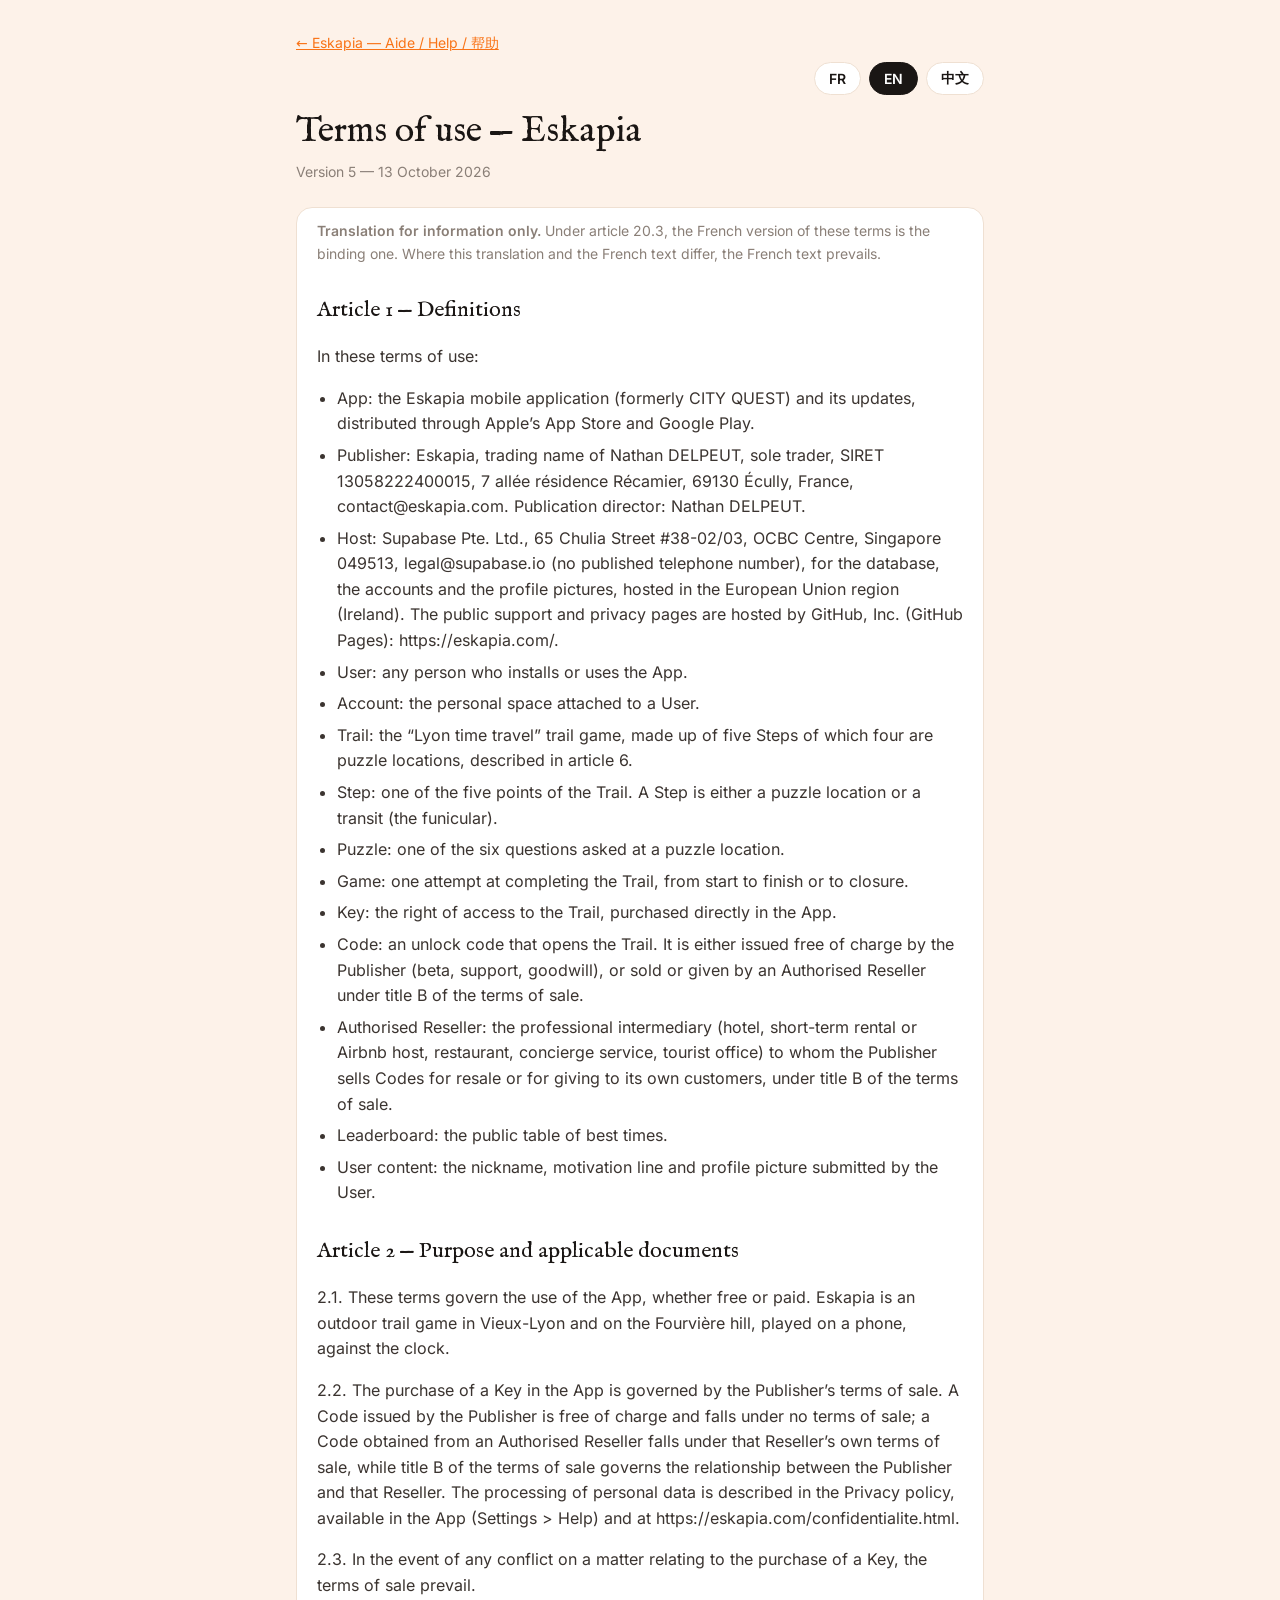
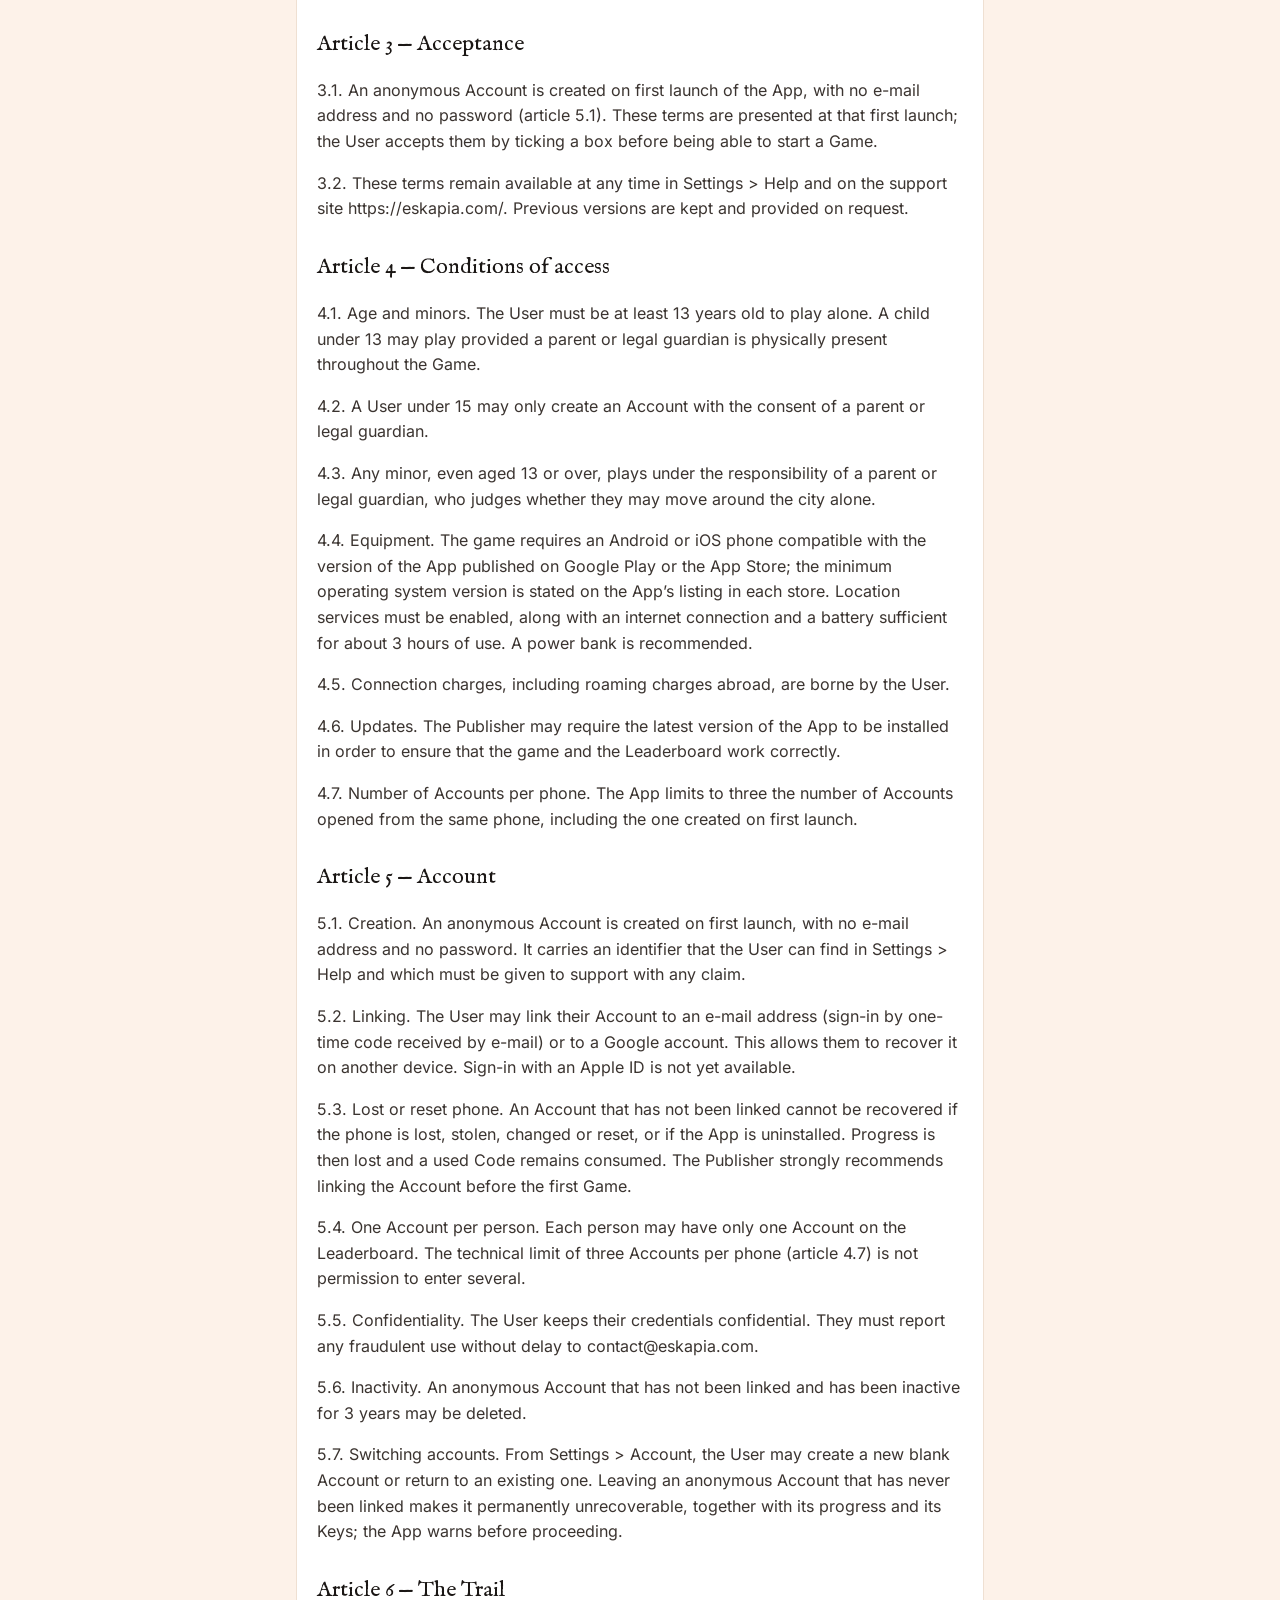
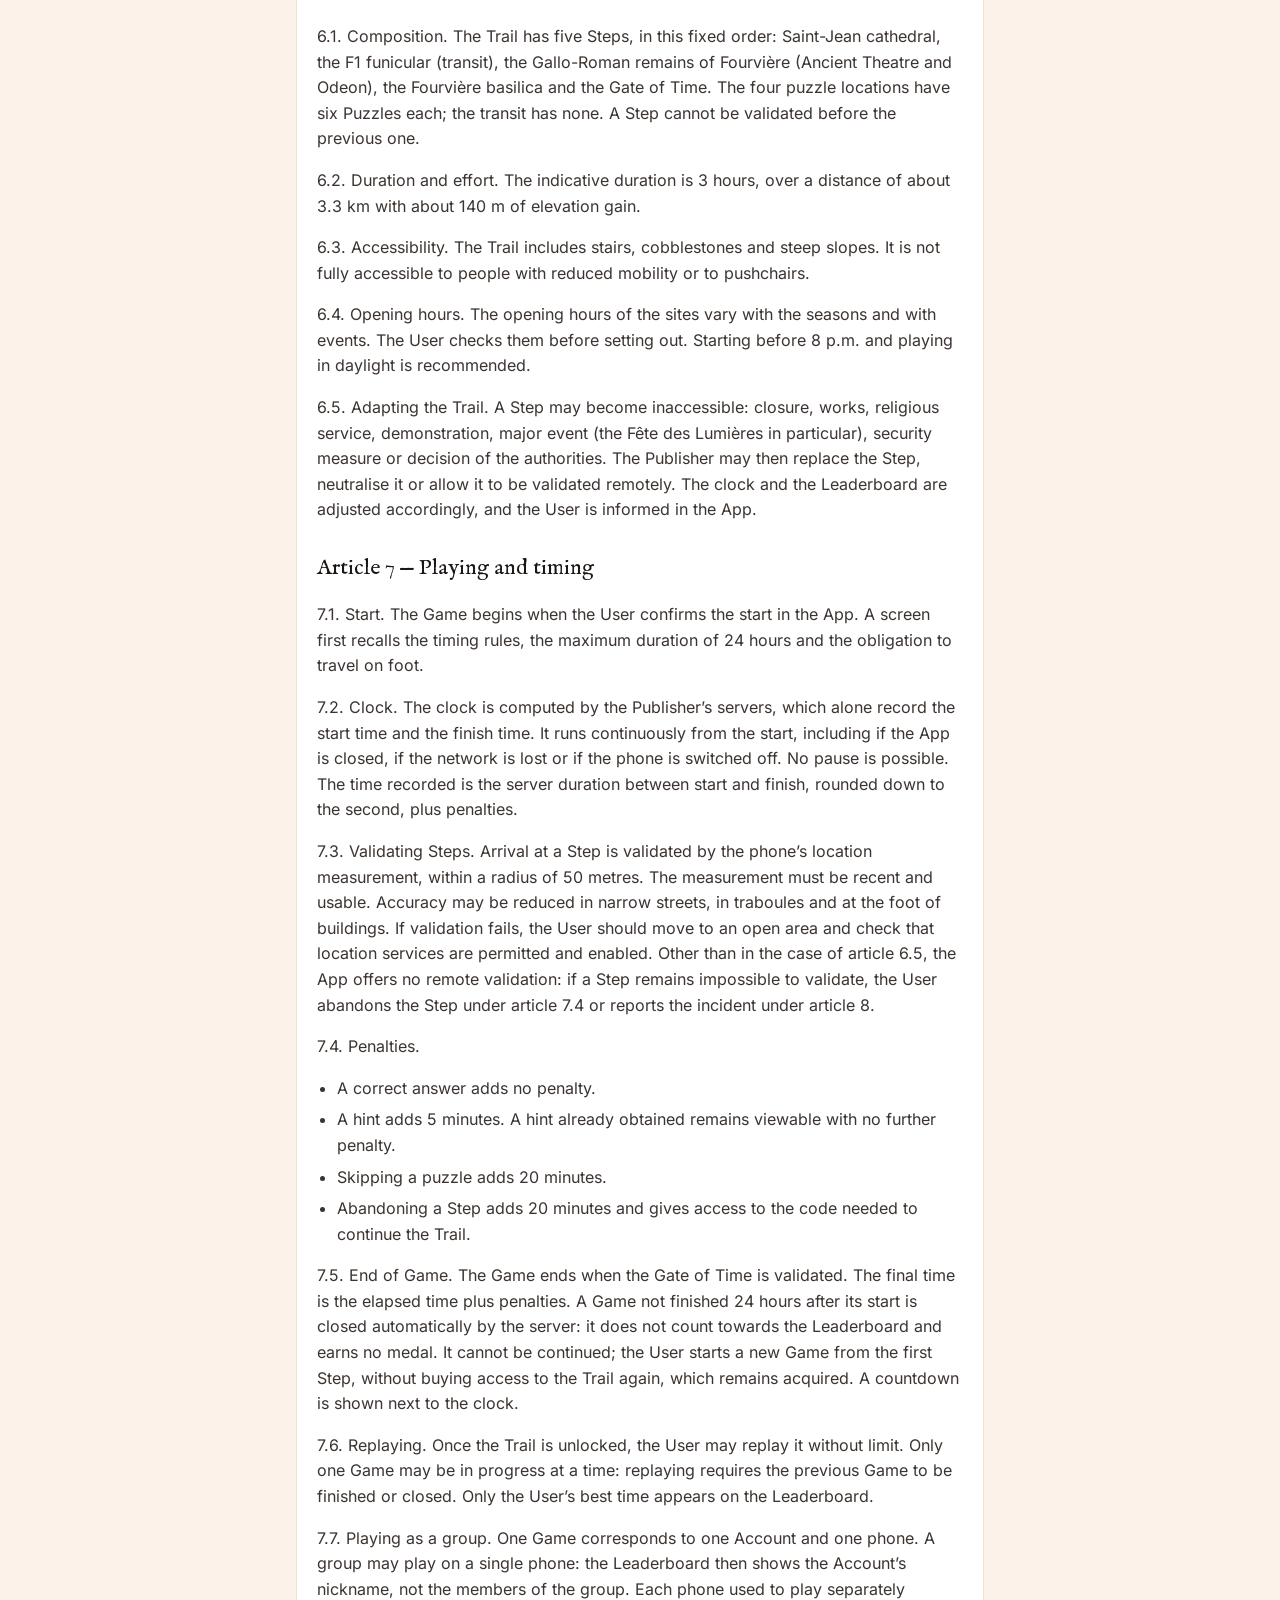
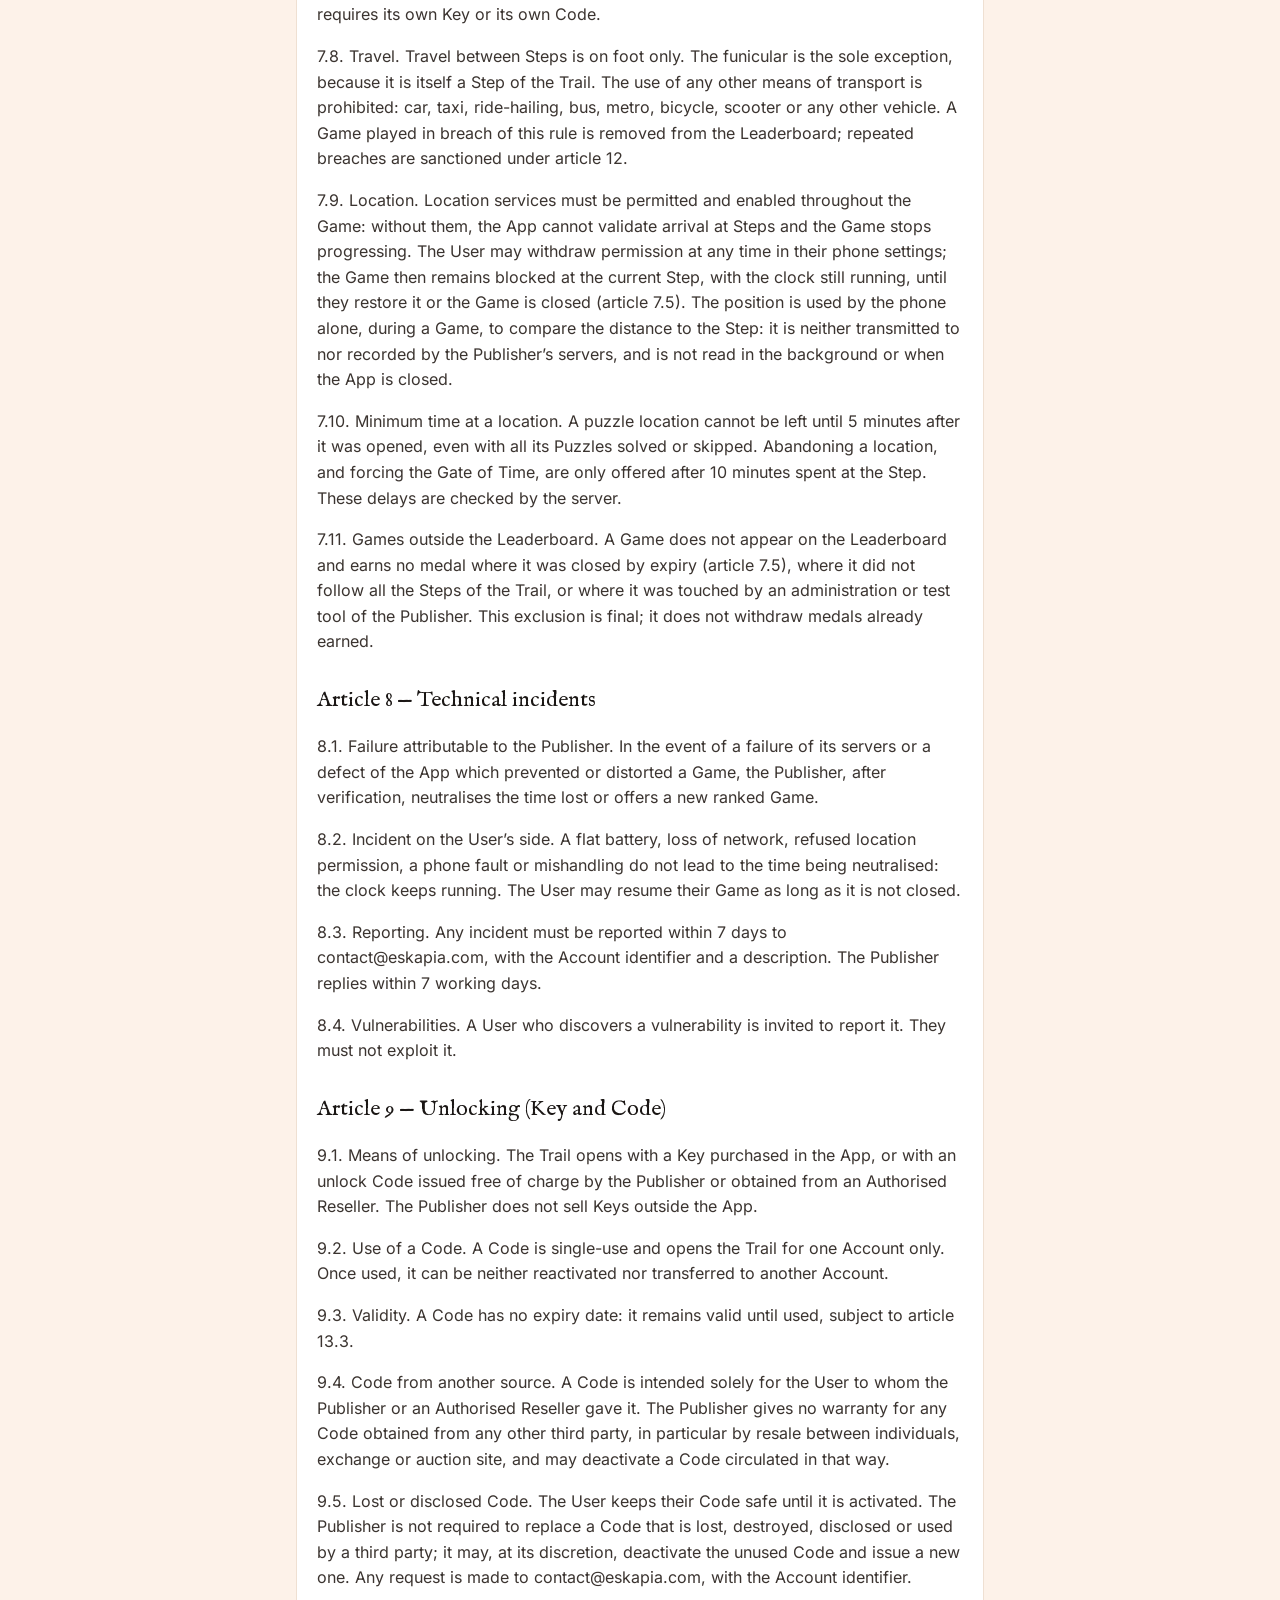
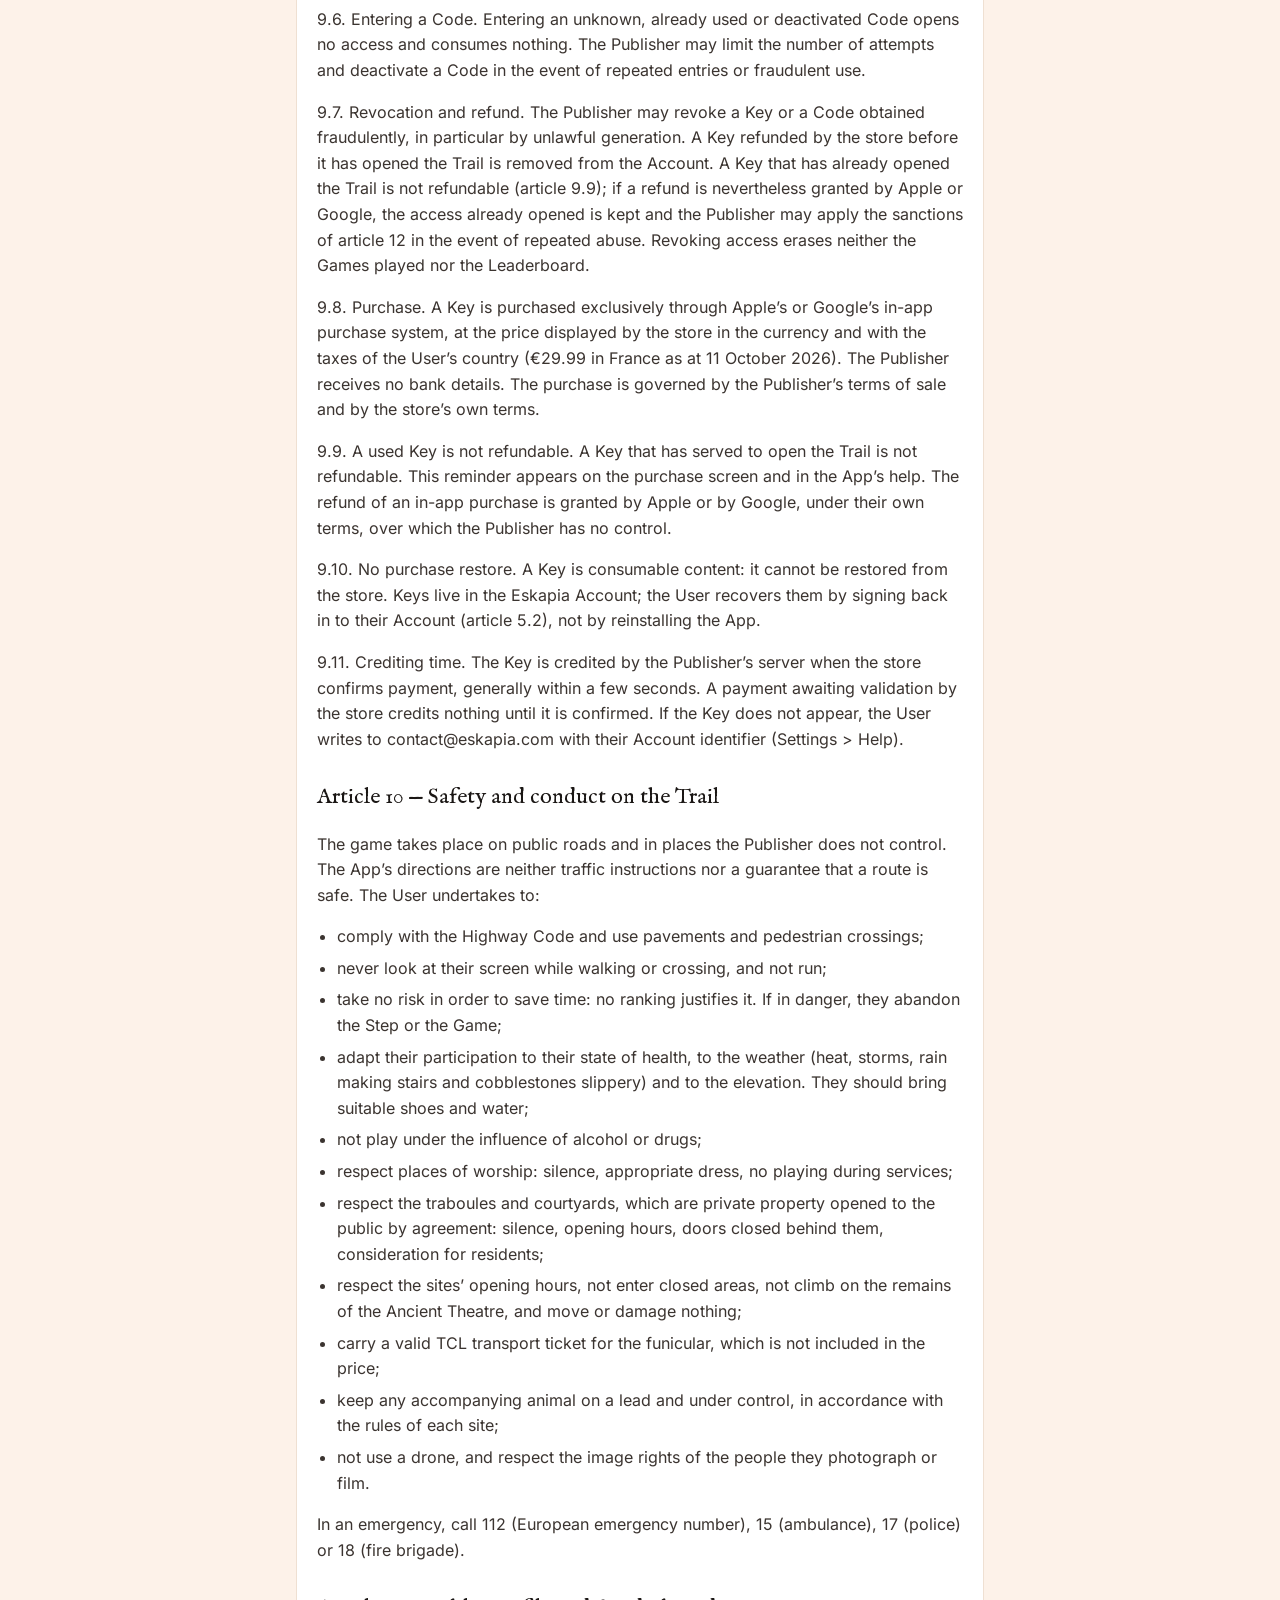
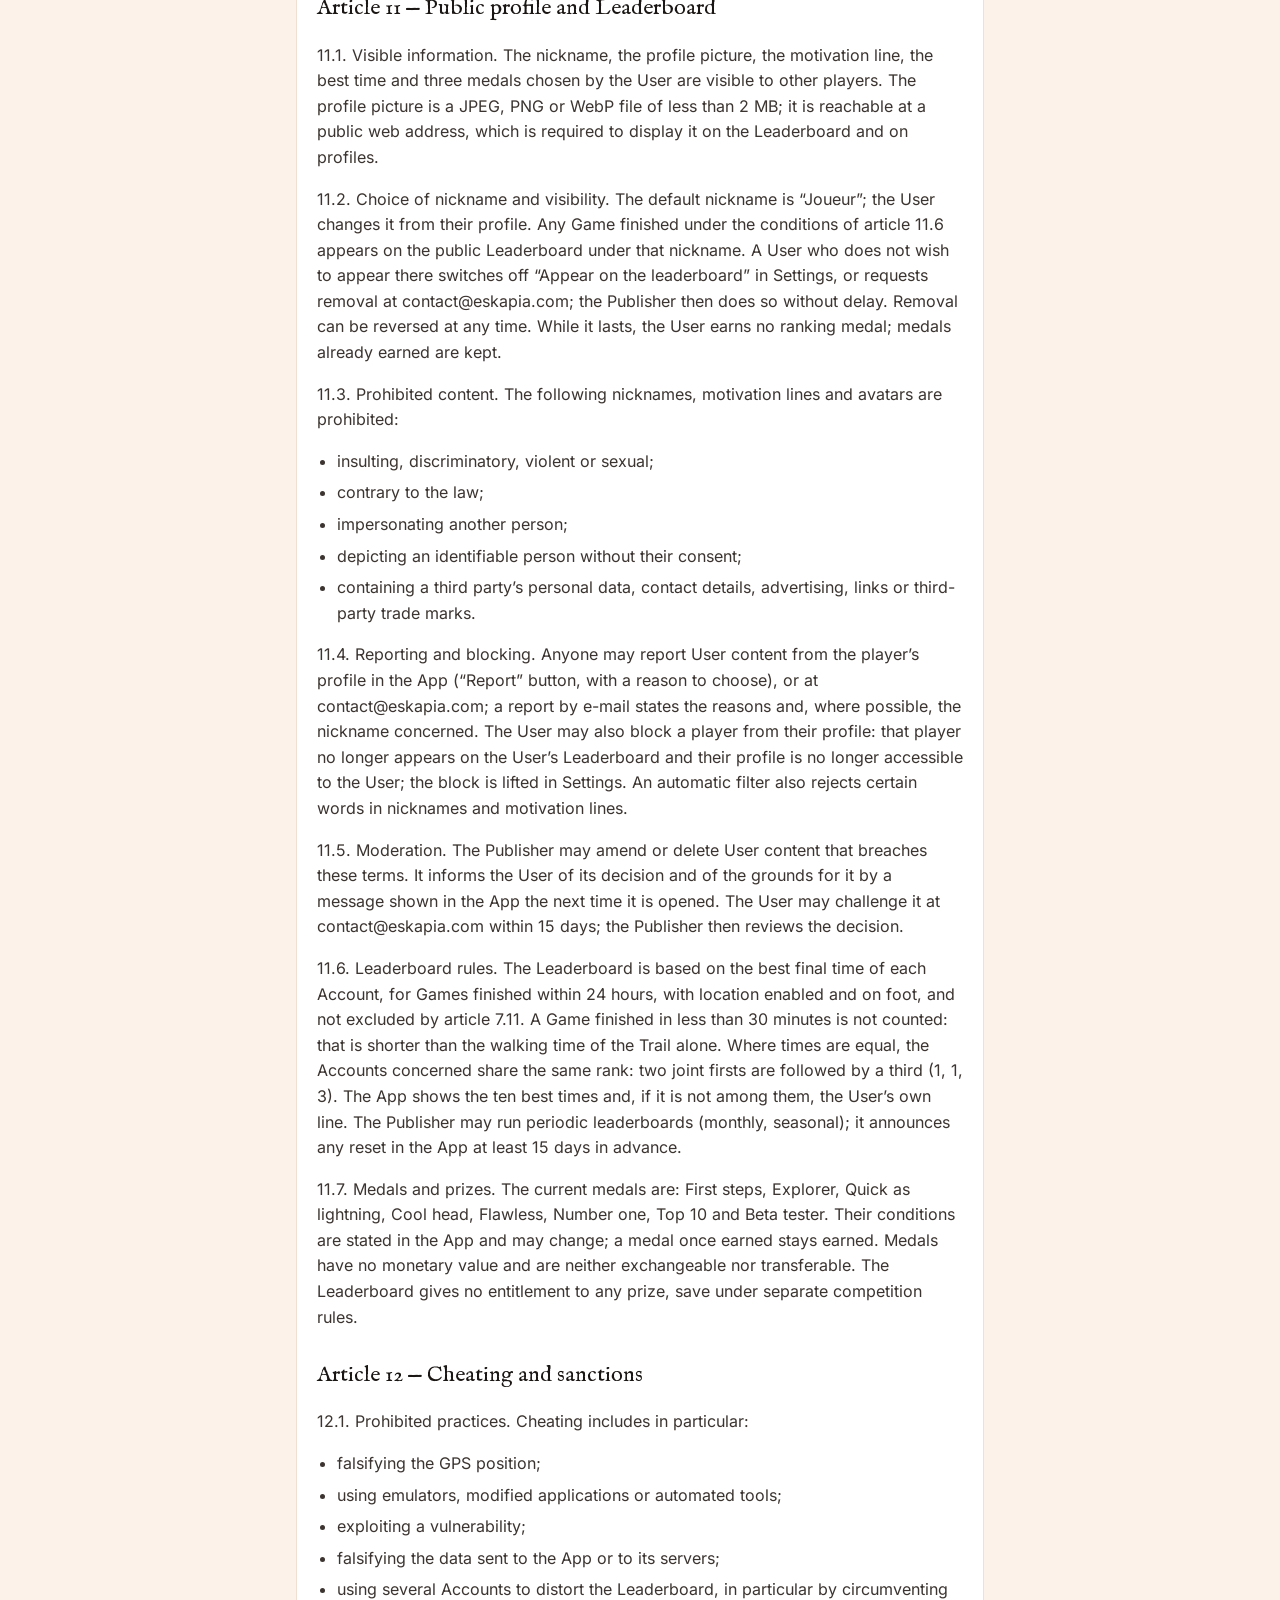
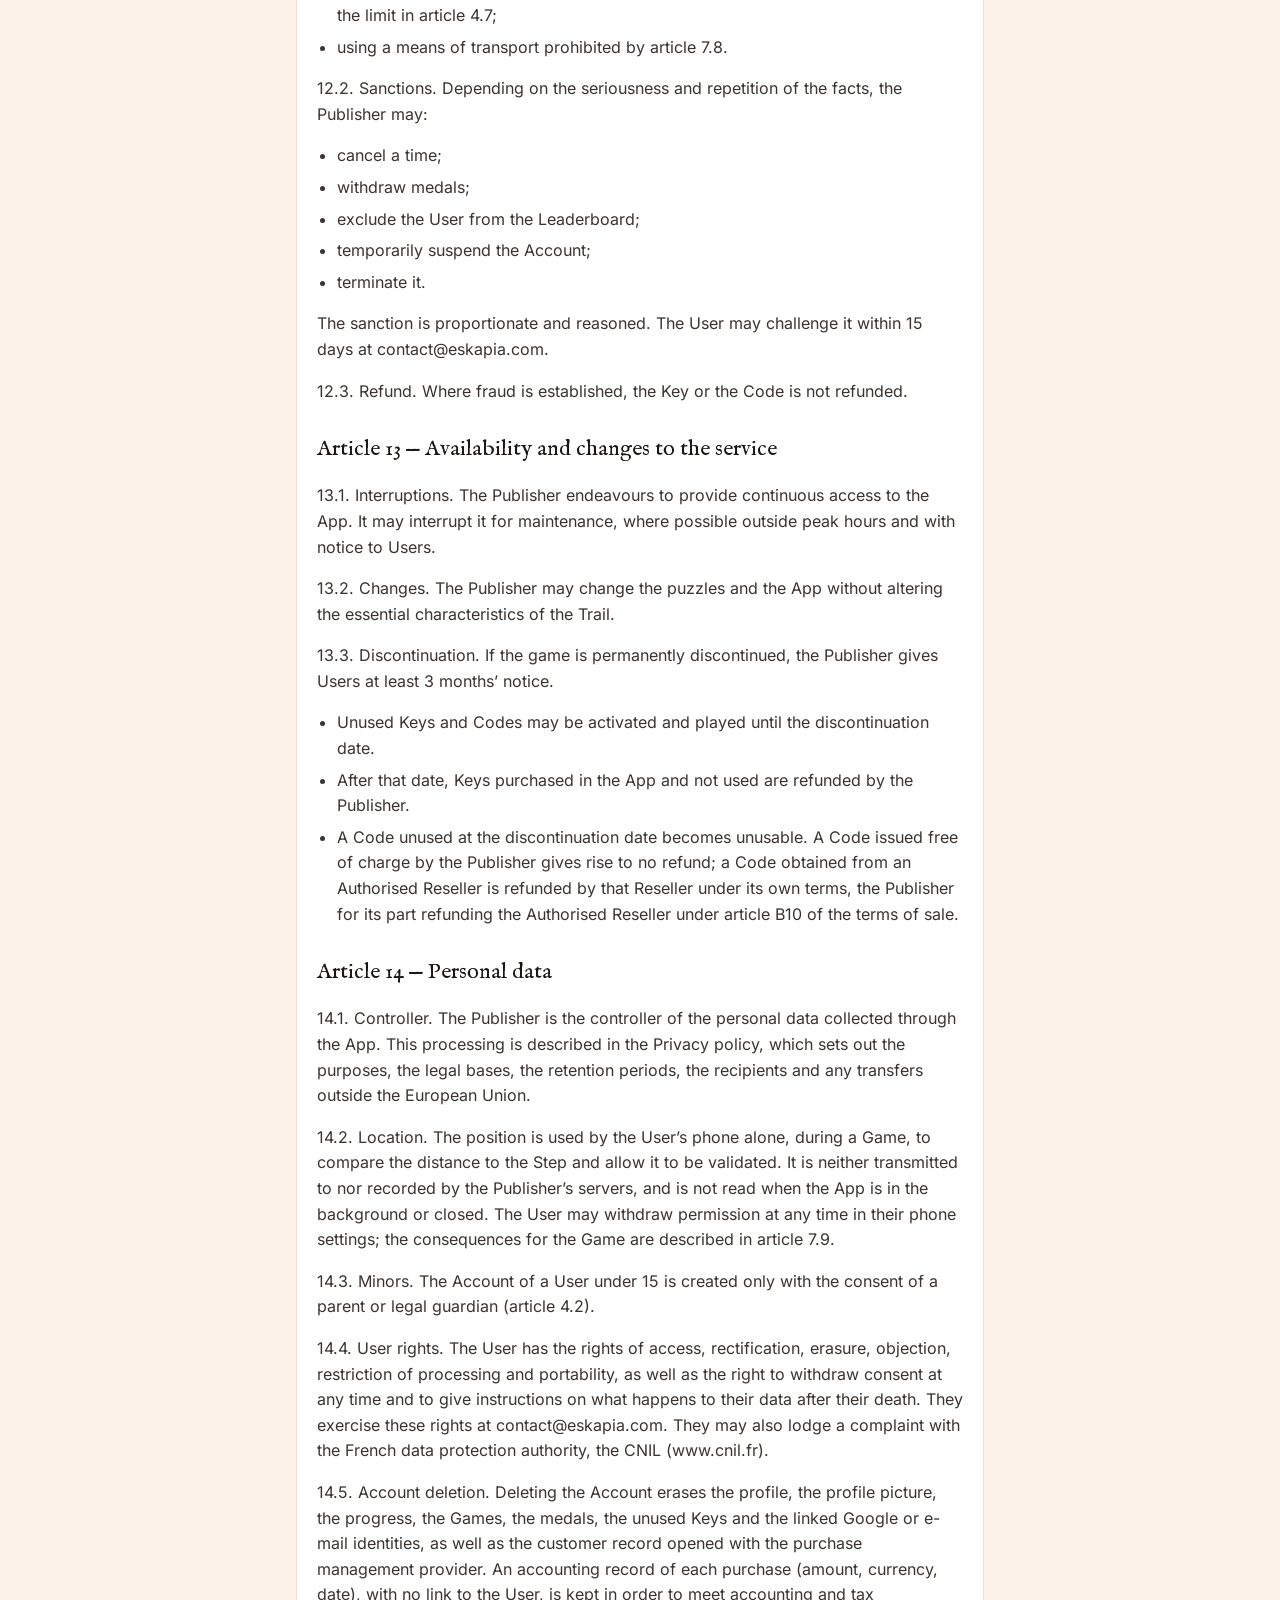
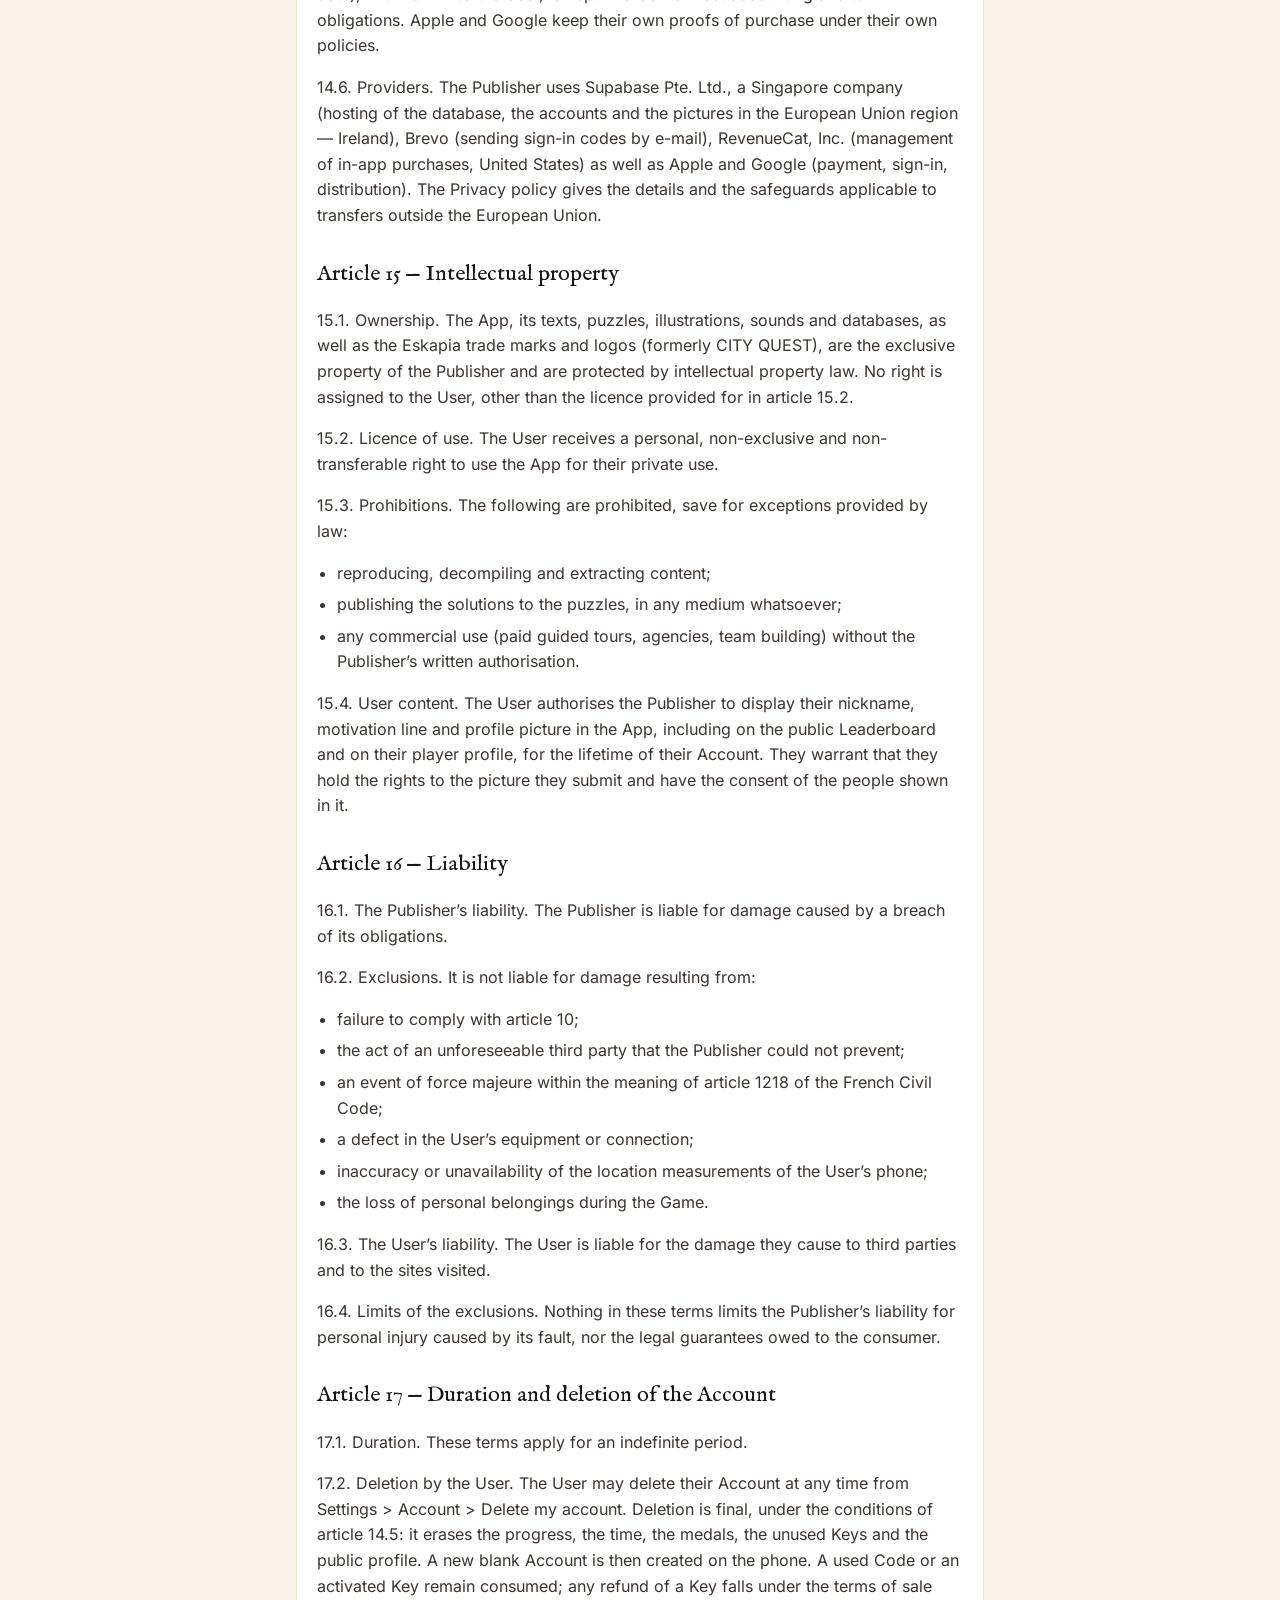
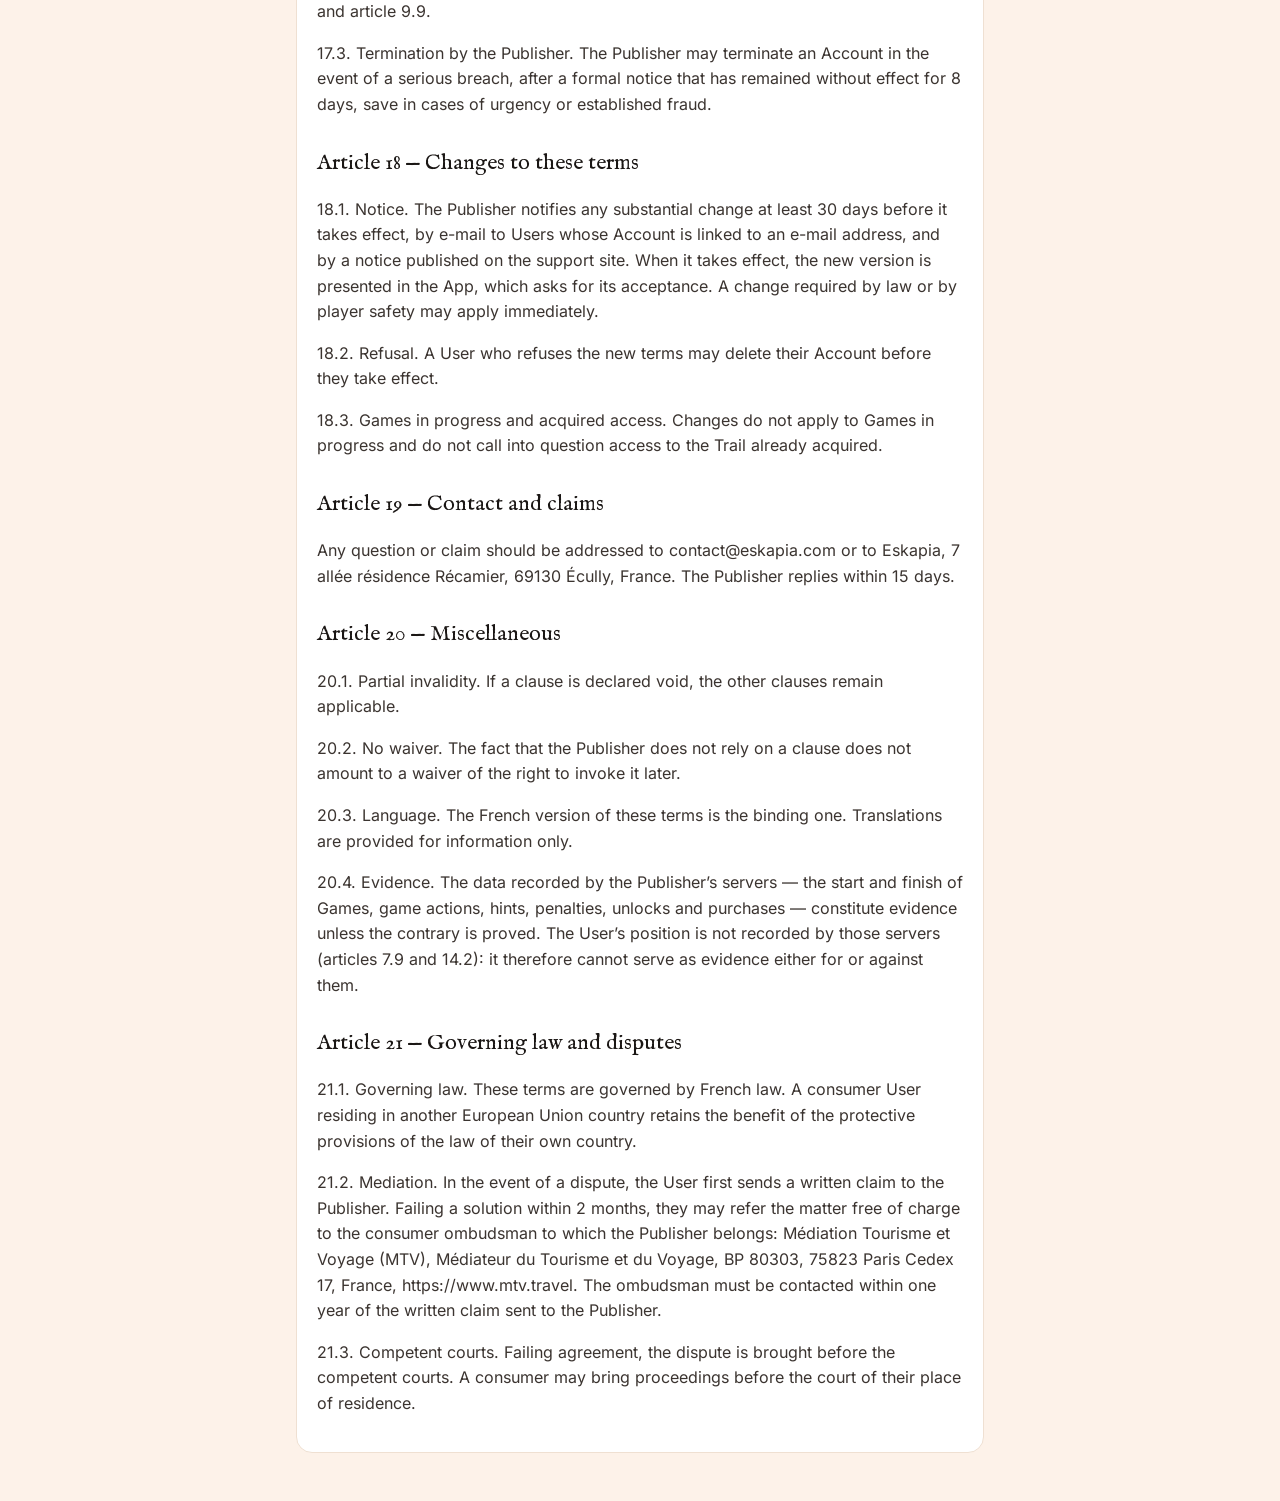
==== commit 73075a16: "Confidentialite : OpenFreeMap et alertes de signalement (Brevo) ; polices hebergees sur le site, plu" ====
--- a/cgu.html
+++ b/cgu.html
@@ -4,9 +4,7 @@
 <meta charset="utf-8">
 <meta name="viewport" content="width=device-width, initial-scale=1">
 <title>Eskapia — Conditions générales d’utilisation</title>
-<link rel="preconnect" href="https://fonts.googleapis.com">
-<link rel="preconnect" href="https://fonts.gstatic.com" crossorigin>
-<link href="https://fonts.googleapis.com/css2?family=IM+Fell+English&family=Inter:wght@400;600&display=swap" rel="stylesheet">
+<link rel="stylesheet" href="polices/polices.css">
 <style>
   :root {
     --fond: #FDF2E9; --surface: #FFFFFF; --texte: #1A1614; --secondaire: #8A7F77;
--- a/polices/polices.css
+++ b/polices/polices.css
@@ -0,0 +1,42 @@
+/* Polices hébergées sur le site (étape A5 de README-audit.md) : plus aucun
+   appel à Google Fonts, donc aucune adresse IP de visiteur transmise à Google.
+   Fichiers de @fontsource 5.3.0, licence SIL OFL 1.1 (OFL-*.txt). */
+@font-face {
+  font-family: "IM Fell English";
+  font-style: normal;
+  font-weight: 400;
+  font-display: swap;
+  src: url(im-fell-english-latin-400-normal.woff2) format("woff2");
+}
+@font-face {
+  font-family: "Inter";
+  font-style: normal;
+  font-weight: 400;
+  font-display: swap;
+  src: url(inter-latin-ext-400-normal.woff2) format("woff2");
+  unicode-range: U+0100-02BA, U+02BD-02C5, U+02C7-02CC, U+02CE-02D7, U+02DD-02FF, U+0304, U+0308, U+0329, U+1D00-1DBF, U+1E00-1E9F, U+1EF2-1EFF, U+2020, U+20A0-20AB, U+20AD-20C0, U+2113, U+2C60-2C7F, U+A720-A7FF;
+}
+@font-face {
+  font-family: "Inter";
+  font-style: normal;
+  font-weight: 400;
+  font-display: swap;
+  src: url(inter-latin-400-normal.woff2) format("woff2");
+  unicode-range: U+0000-00FF, U+0131, U+0152-0153, U+02BB-02BC, U+02C6, U+02DA, U+02DC, U+0304, U+0308, U+0329, U+2000-206F, U+20AC, U+2122, U+2191, U+2193, U+2212, U+2215, U+FEFF, U+FFFD;
+}
+@font-face {
+  font-family: "Inter";
+  font-style: normal;
+  font-weight: 600;
+  font-display: swap;
+  src: url(inter-latin-ext-600-normal.woff2) format("woff2");
+  unicode-range: U+0100-02BA, U+02BD-02C5, U+02C7-02CC, U+02CE-02D7, U+02DD-02FF, U+0304, U+0308, U+0329, U+1D00-1DBF, U+1E00-1E9F, U+1EF2-1EFF, U+2020, U+20A0-20AB, U+20AD-20C0, U+2113, U+2C60-2C7F, U+A720-A7FF;
+}
+@font-face {
+  font-family: "Inter";
+  font-style: normal;
+  font-weight: 600;
+  font-display: swap;
+  src: url(inter-latin-600-normal.woff2) format("woff2");
+  unicode-range: U+0000-00FF, U+0131, U+0152-0153, U+02BB-02BC, U+02C6, U+02DA, U+02DC, U+0304, U+0308, U+0329, U+2000-206F, U+20AC, U+2122, U+2191, U+2193, U+2212, U+2215, U+FEFF, U+FFFD;
+}
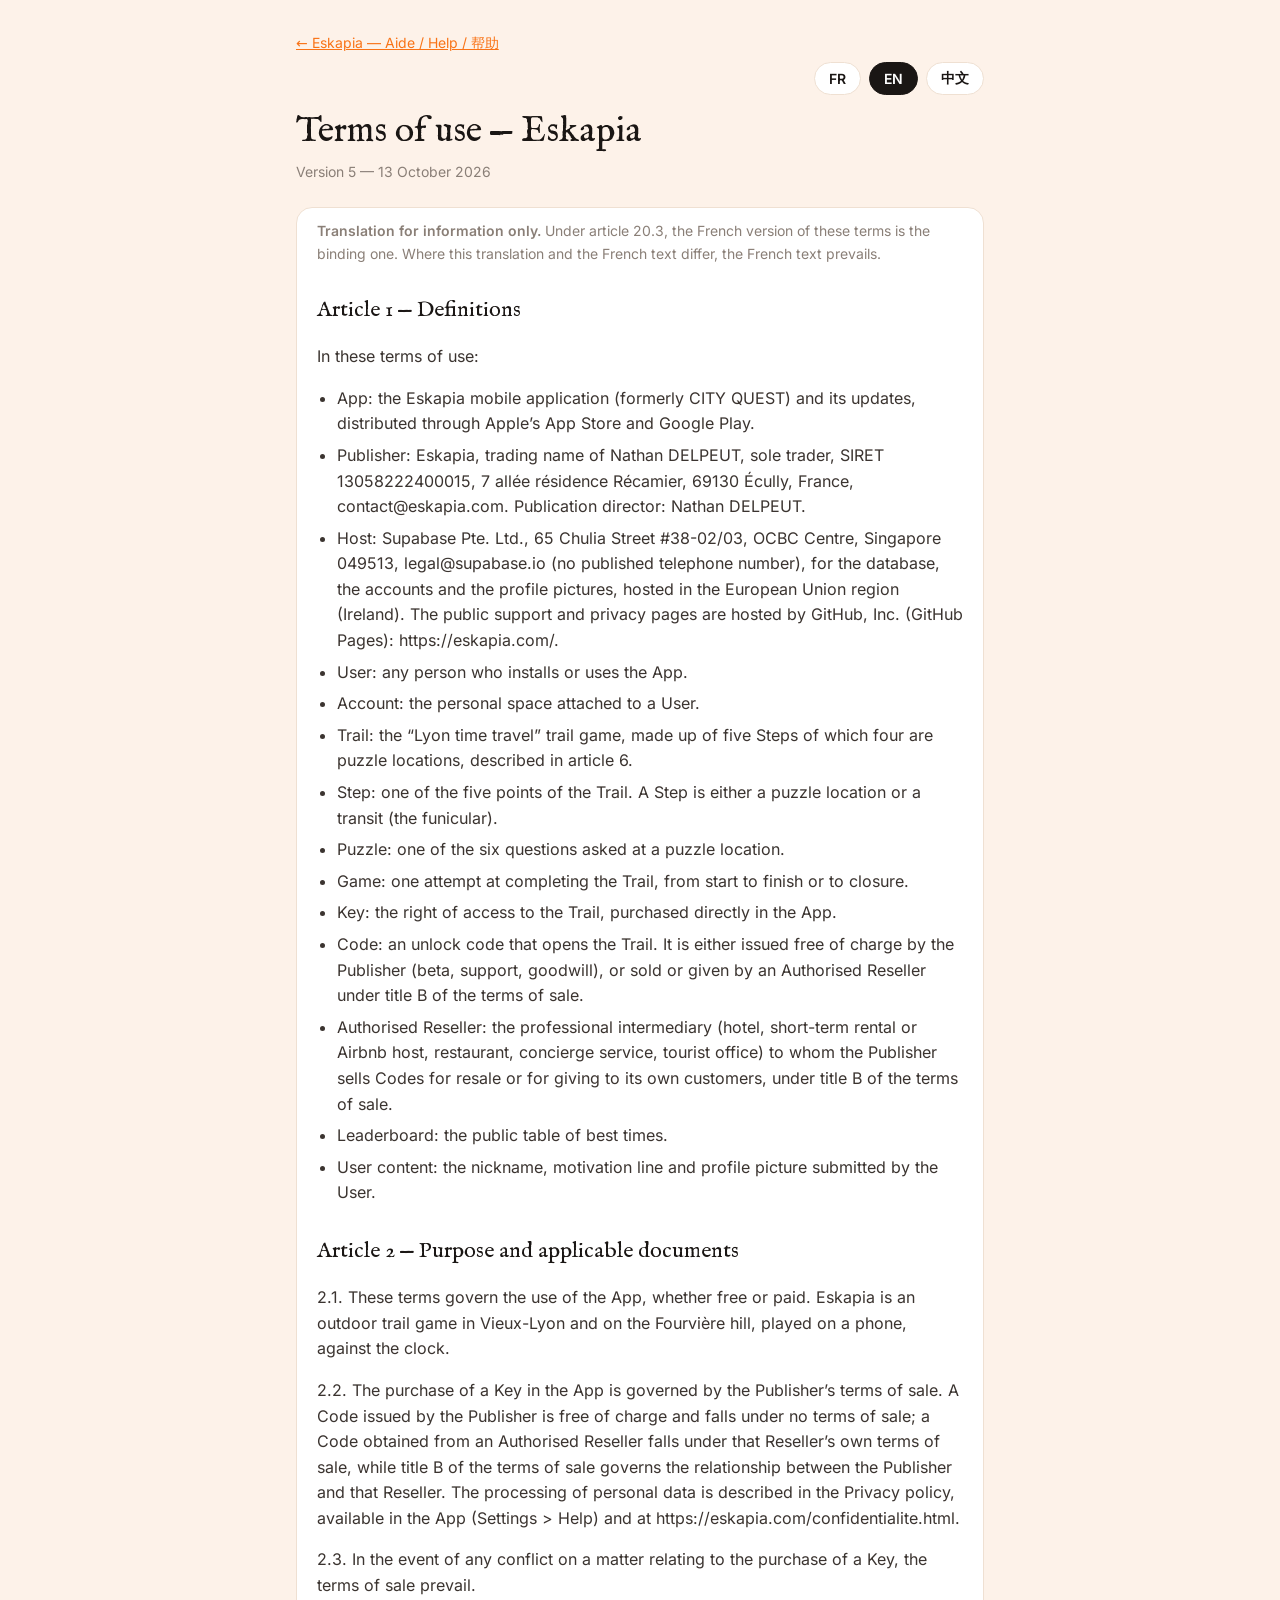
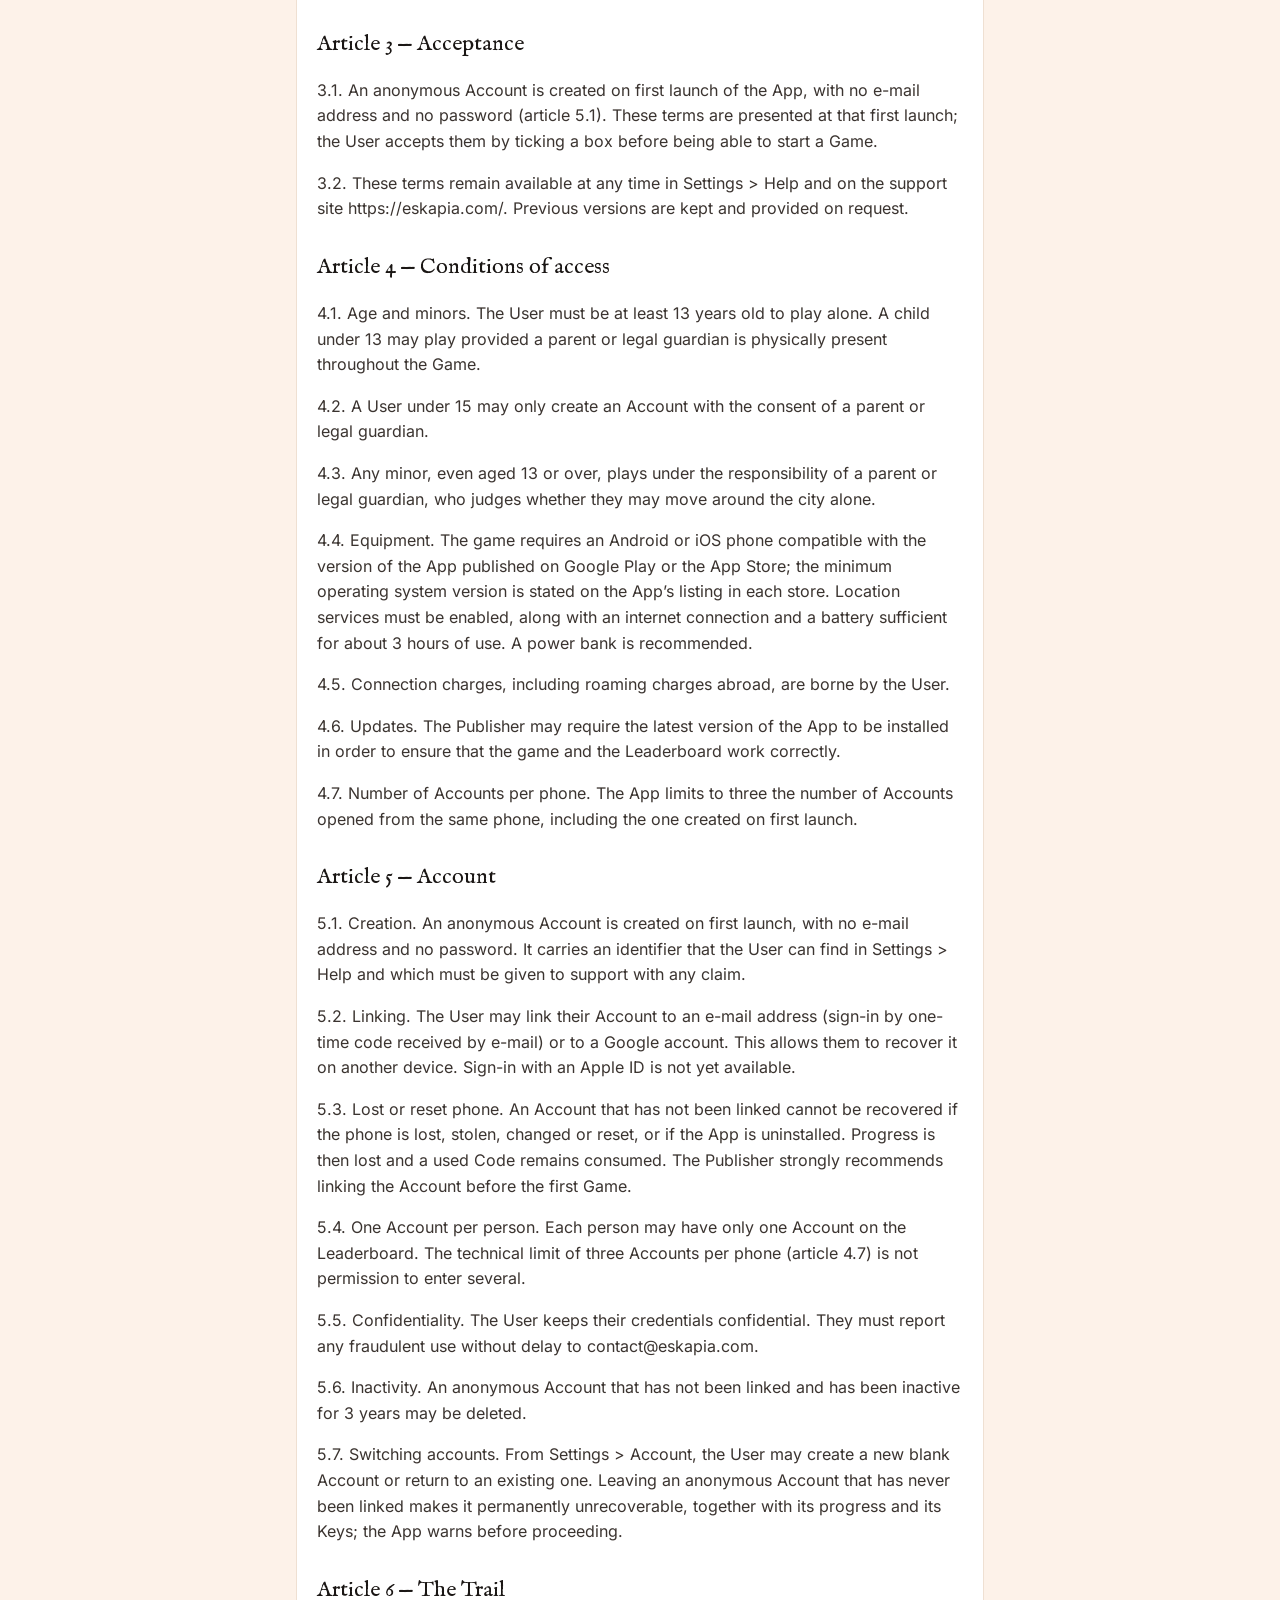
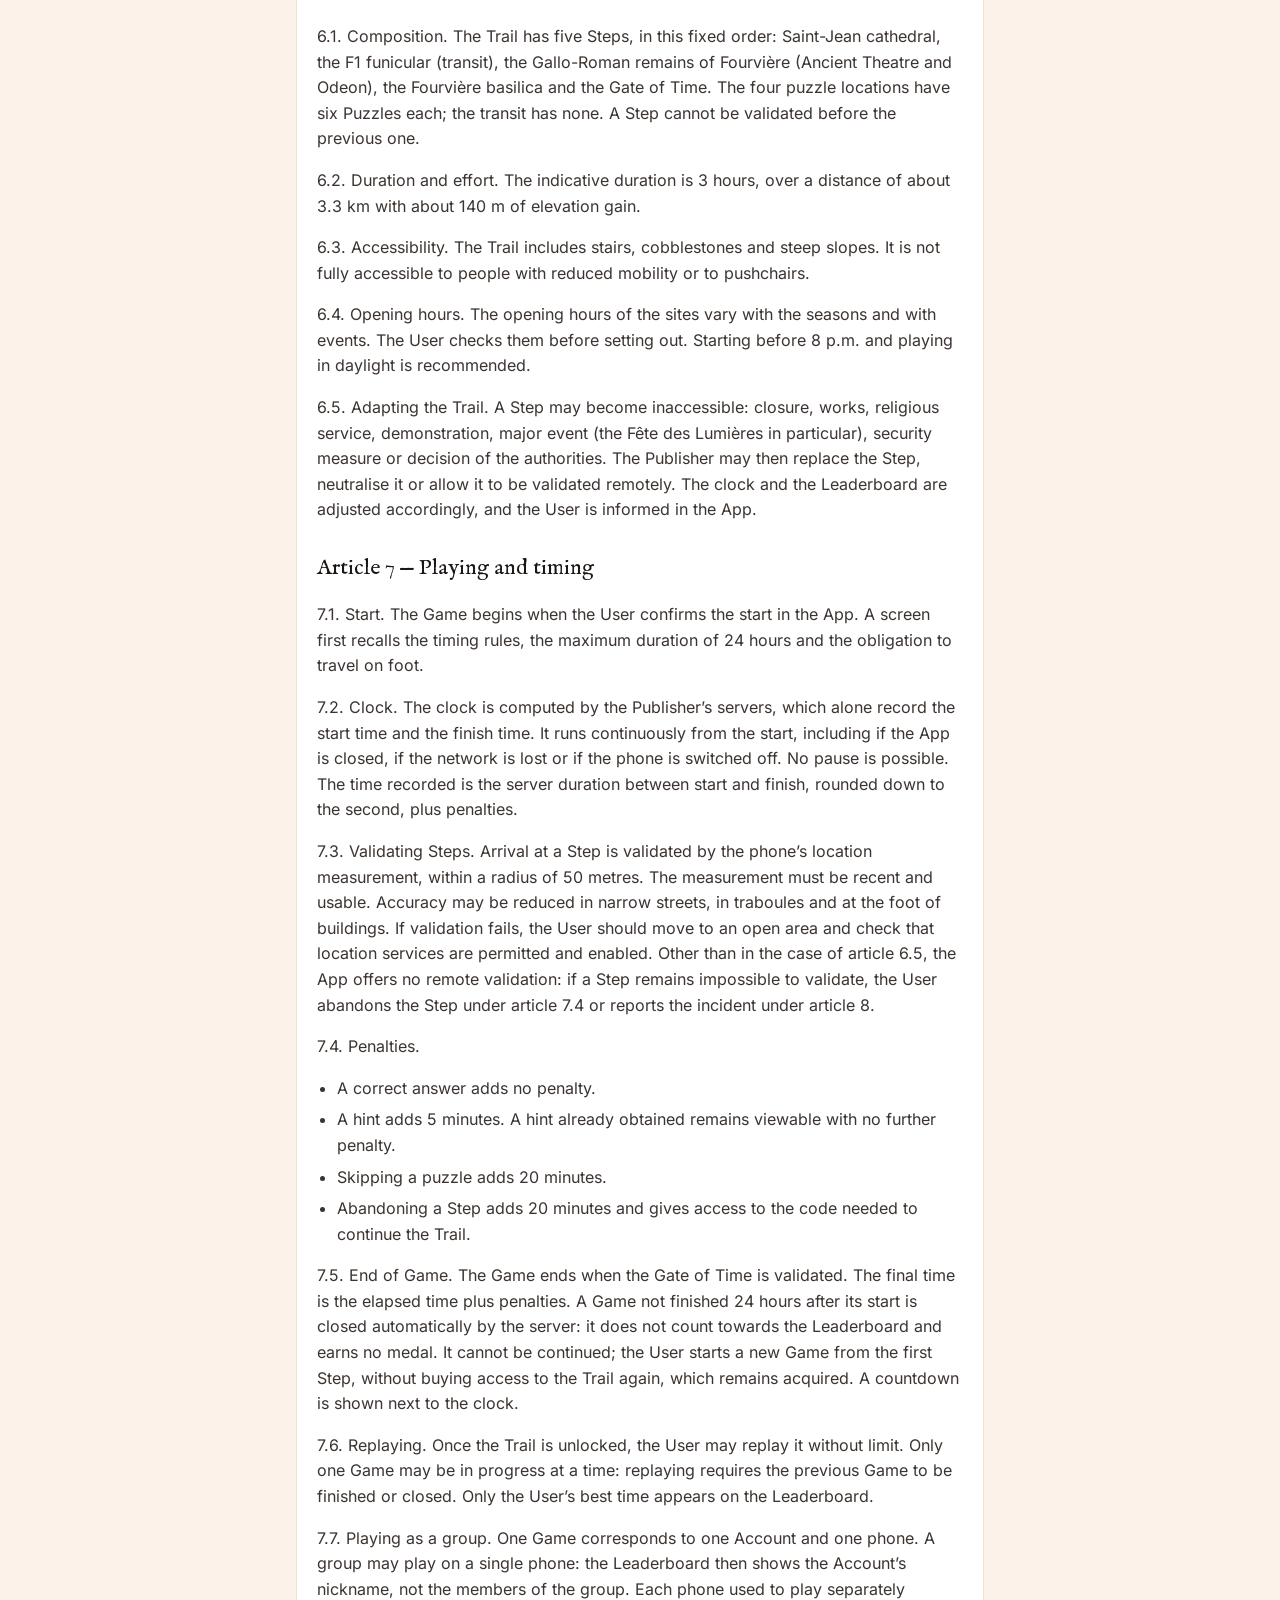
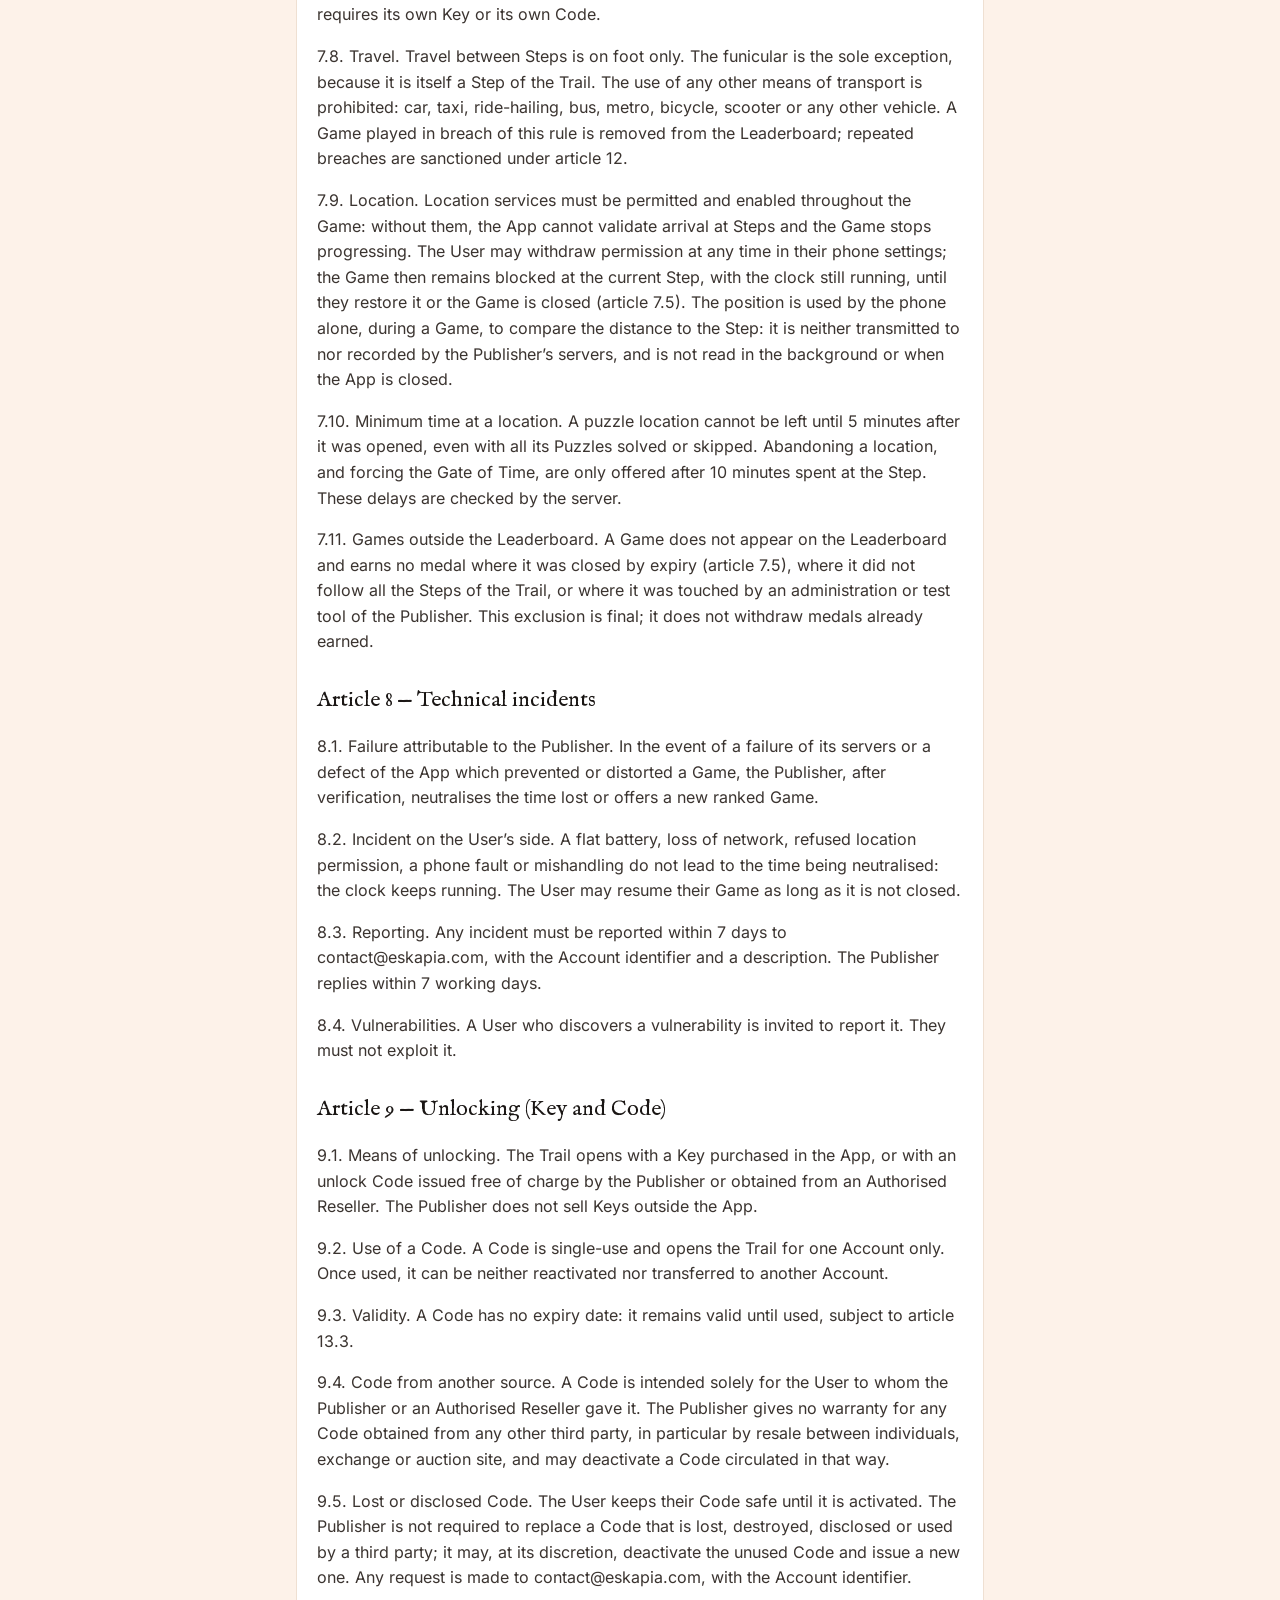
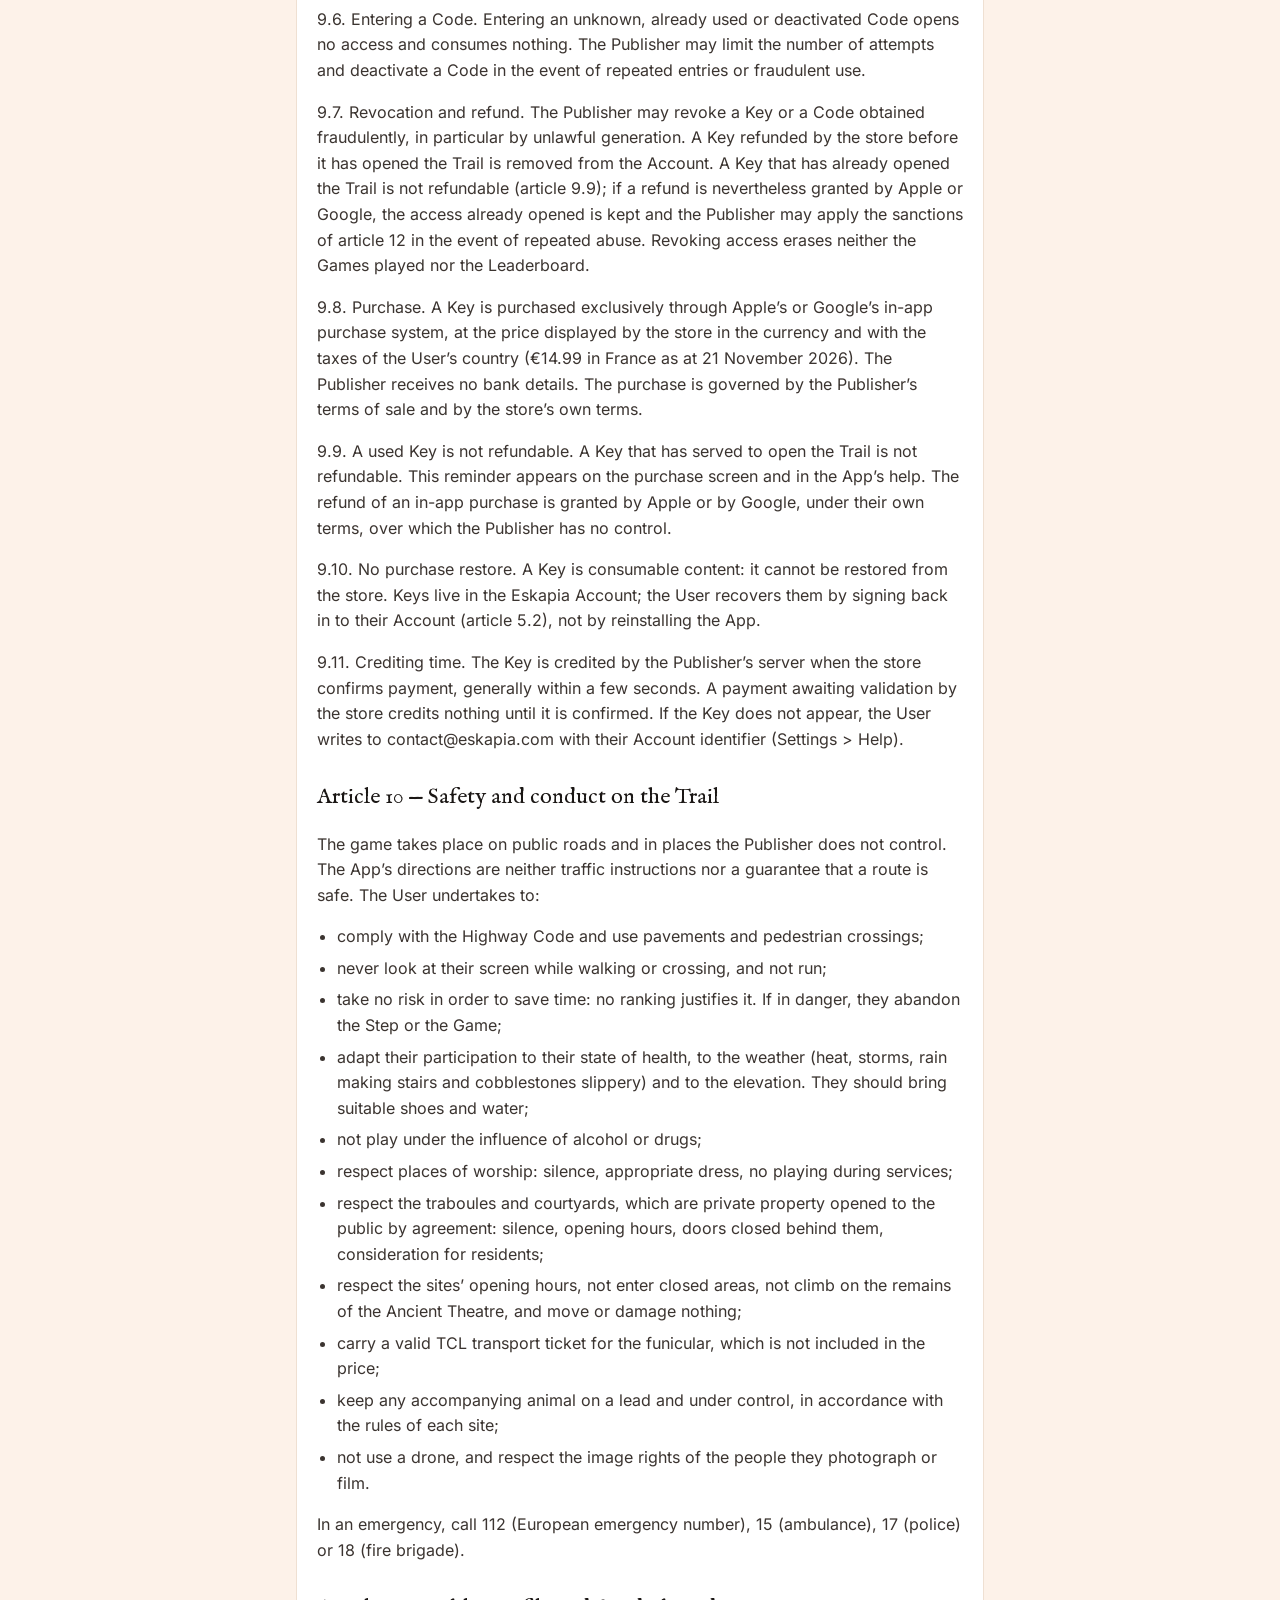
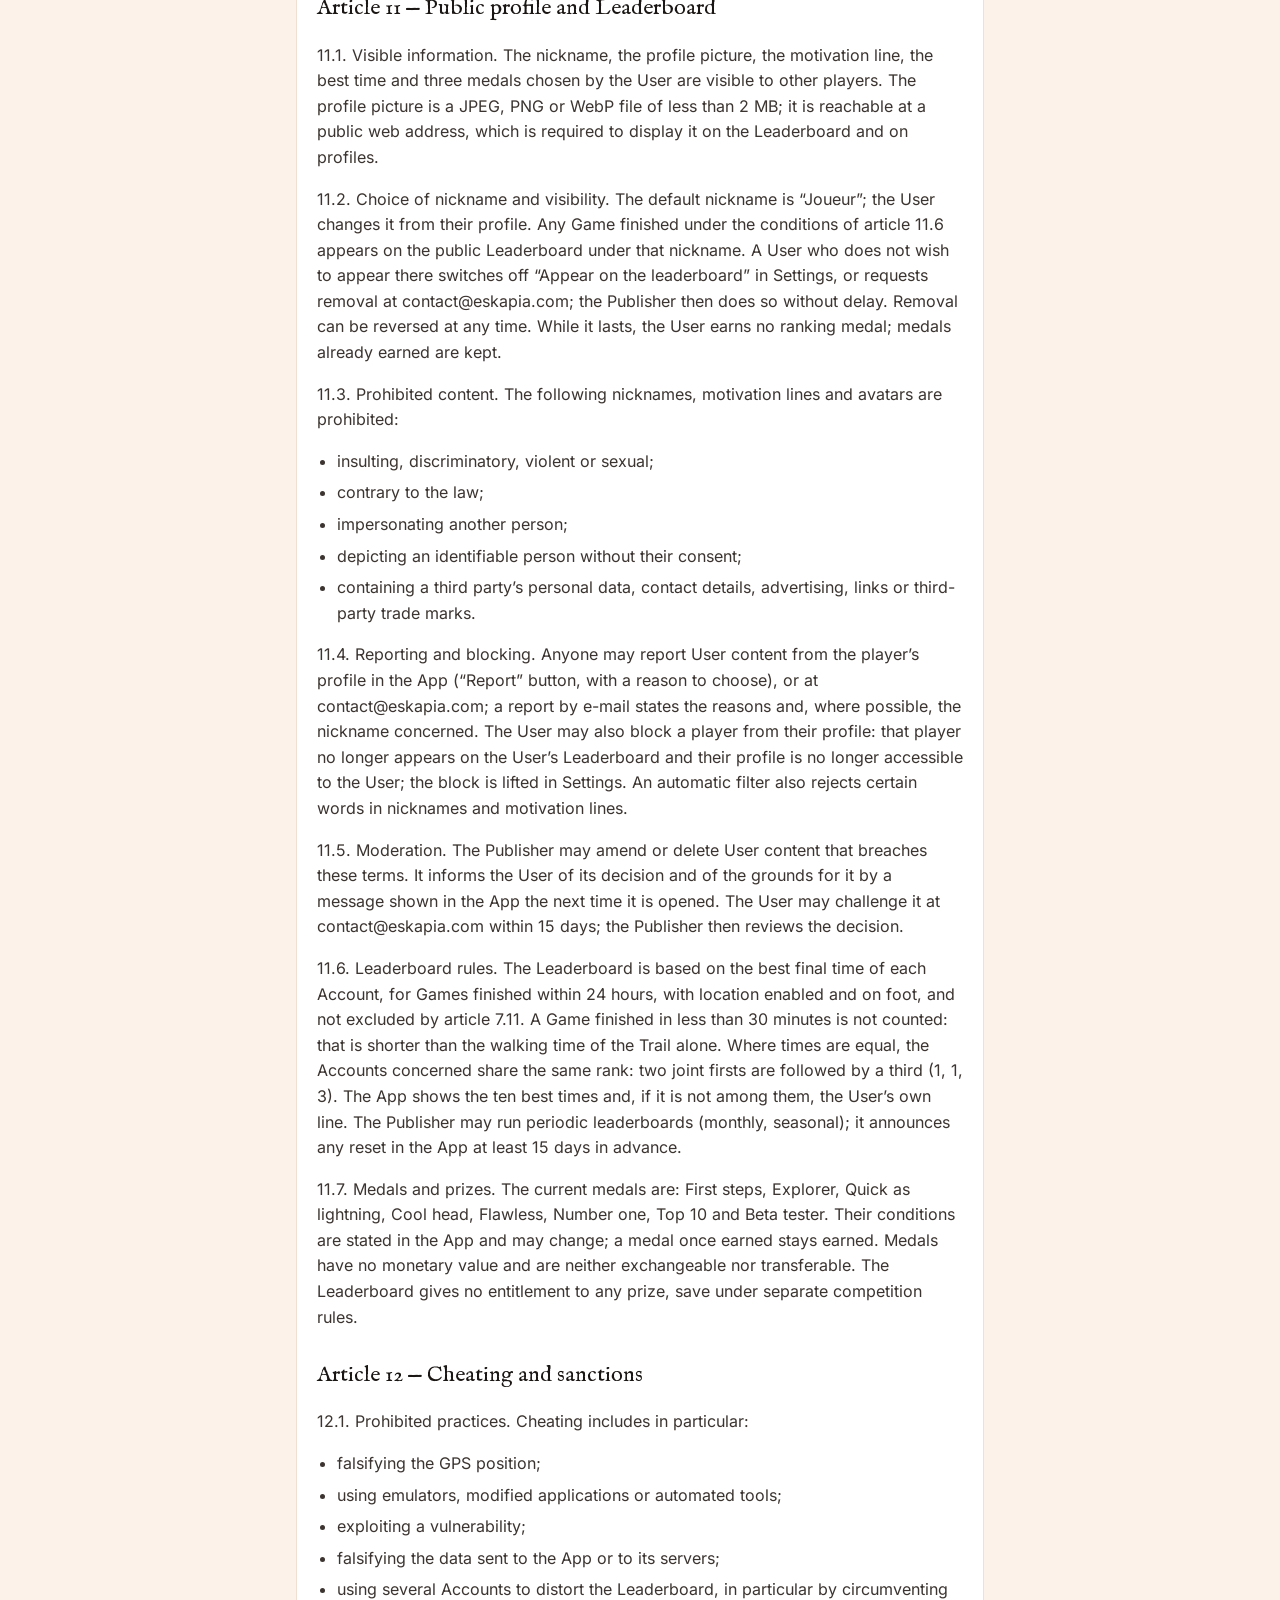
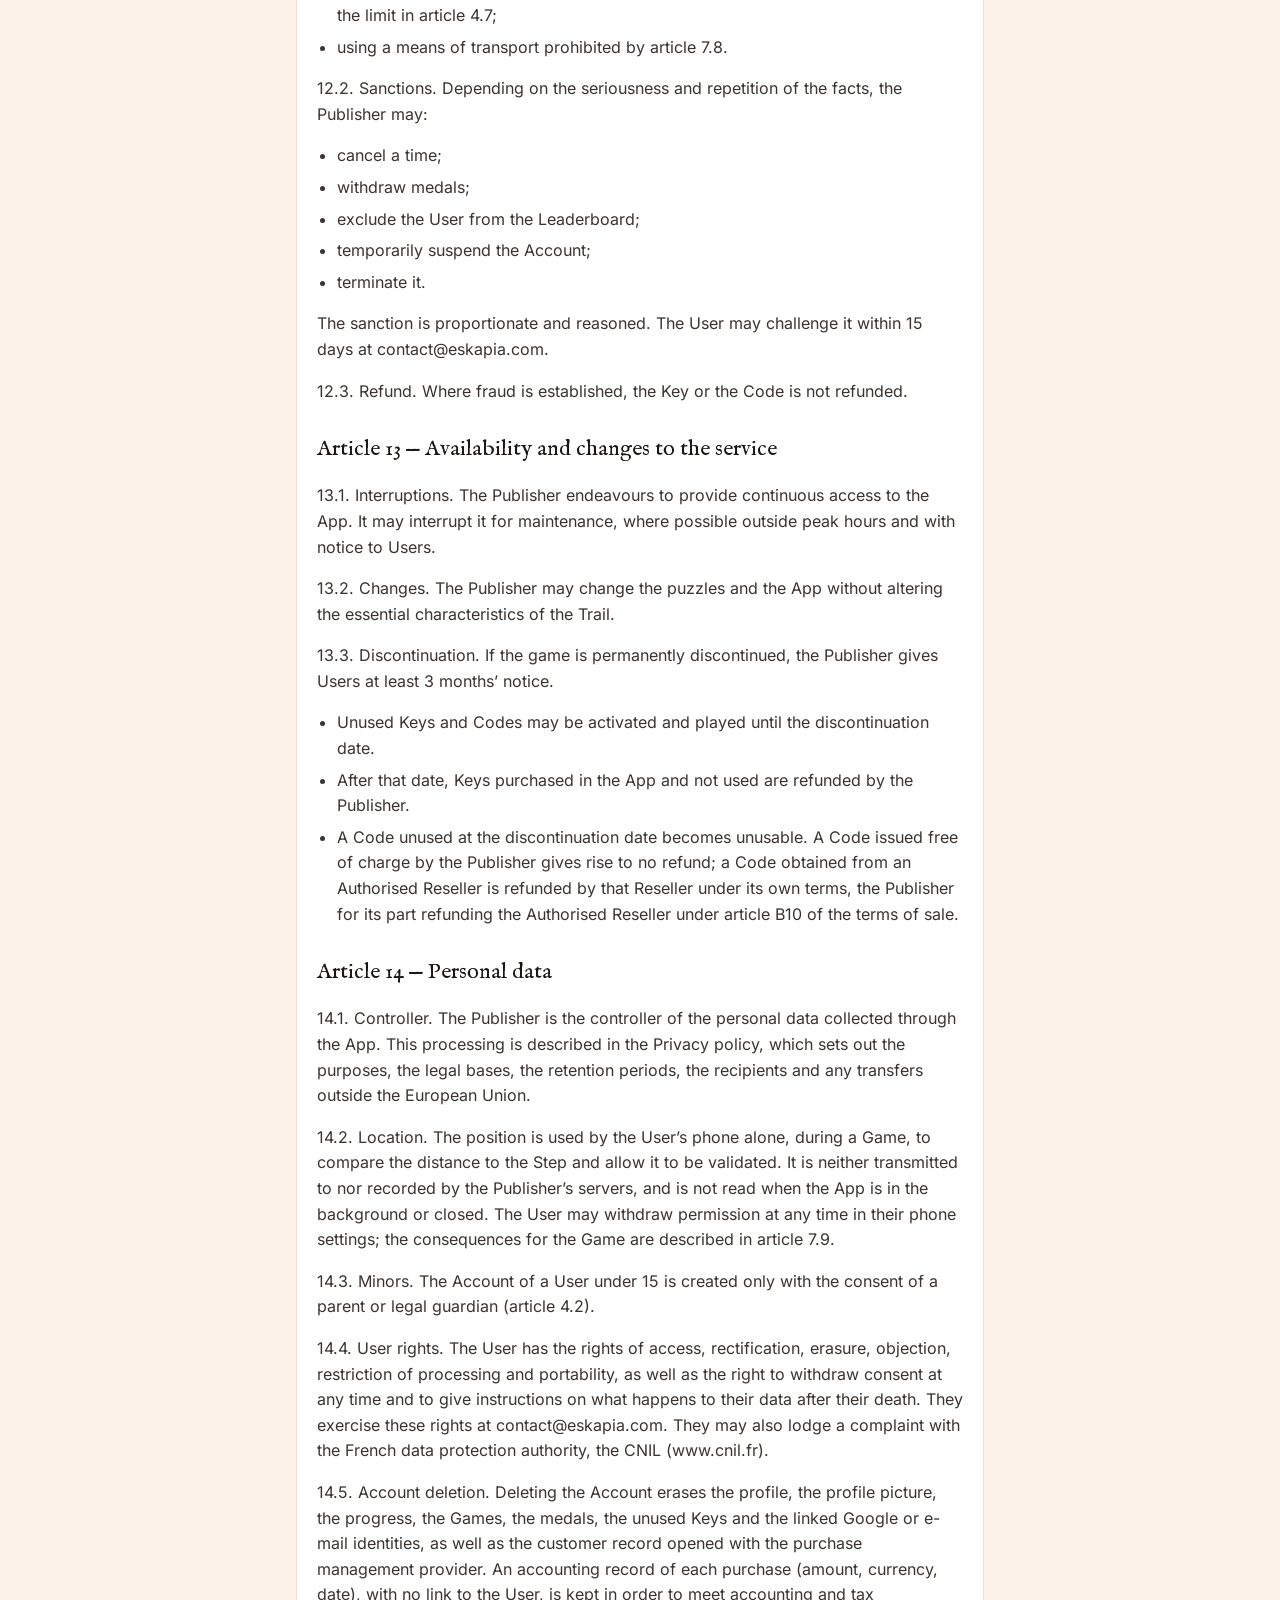
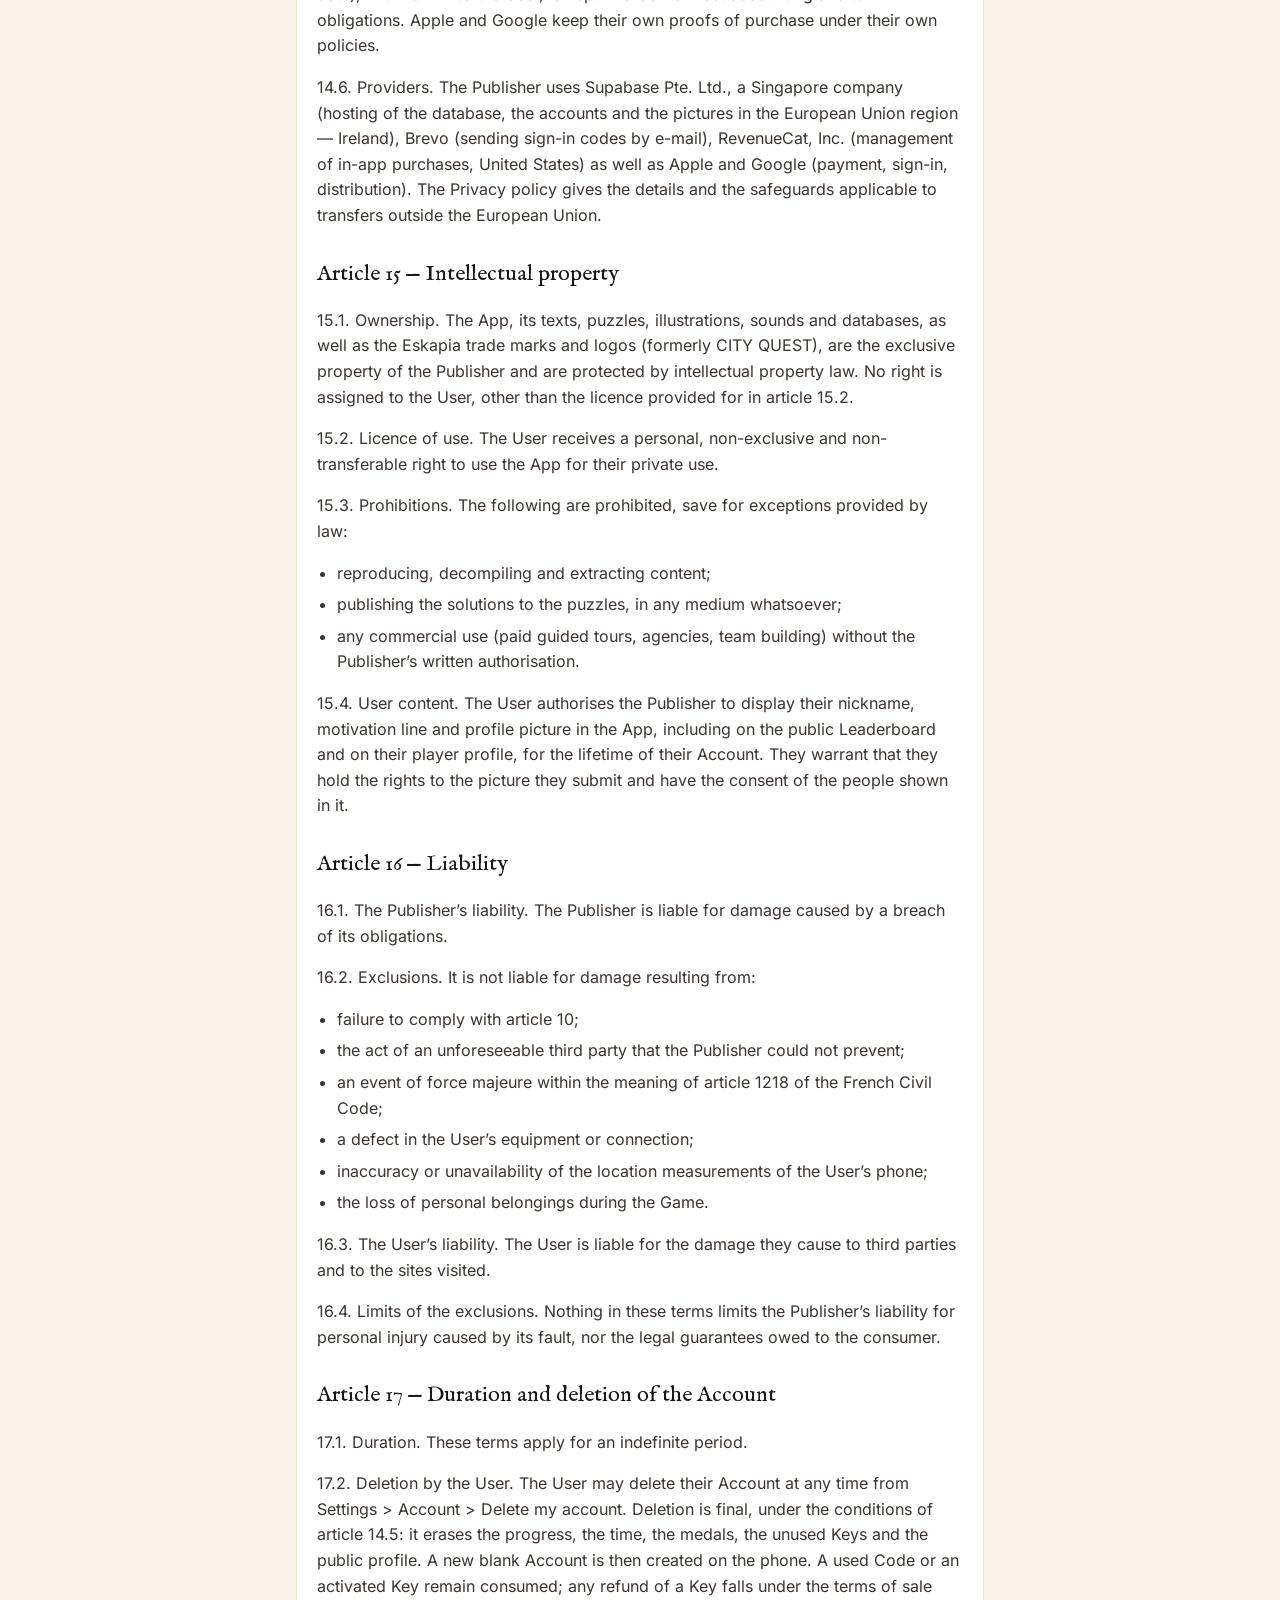
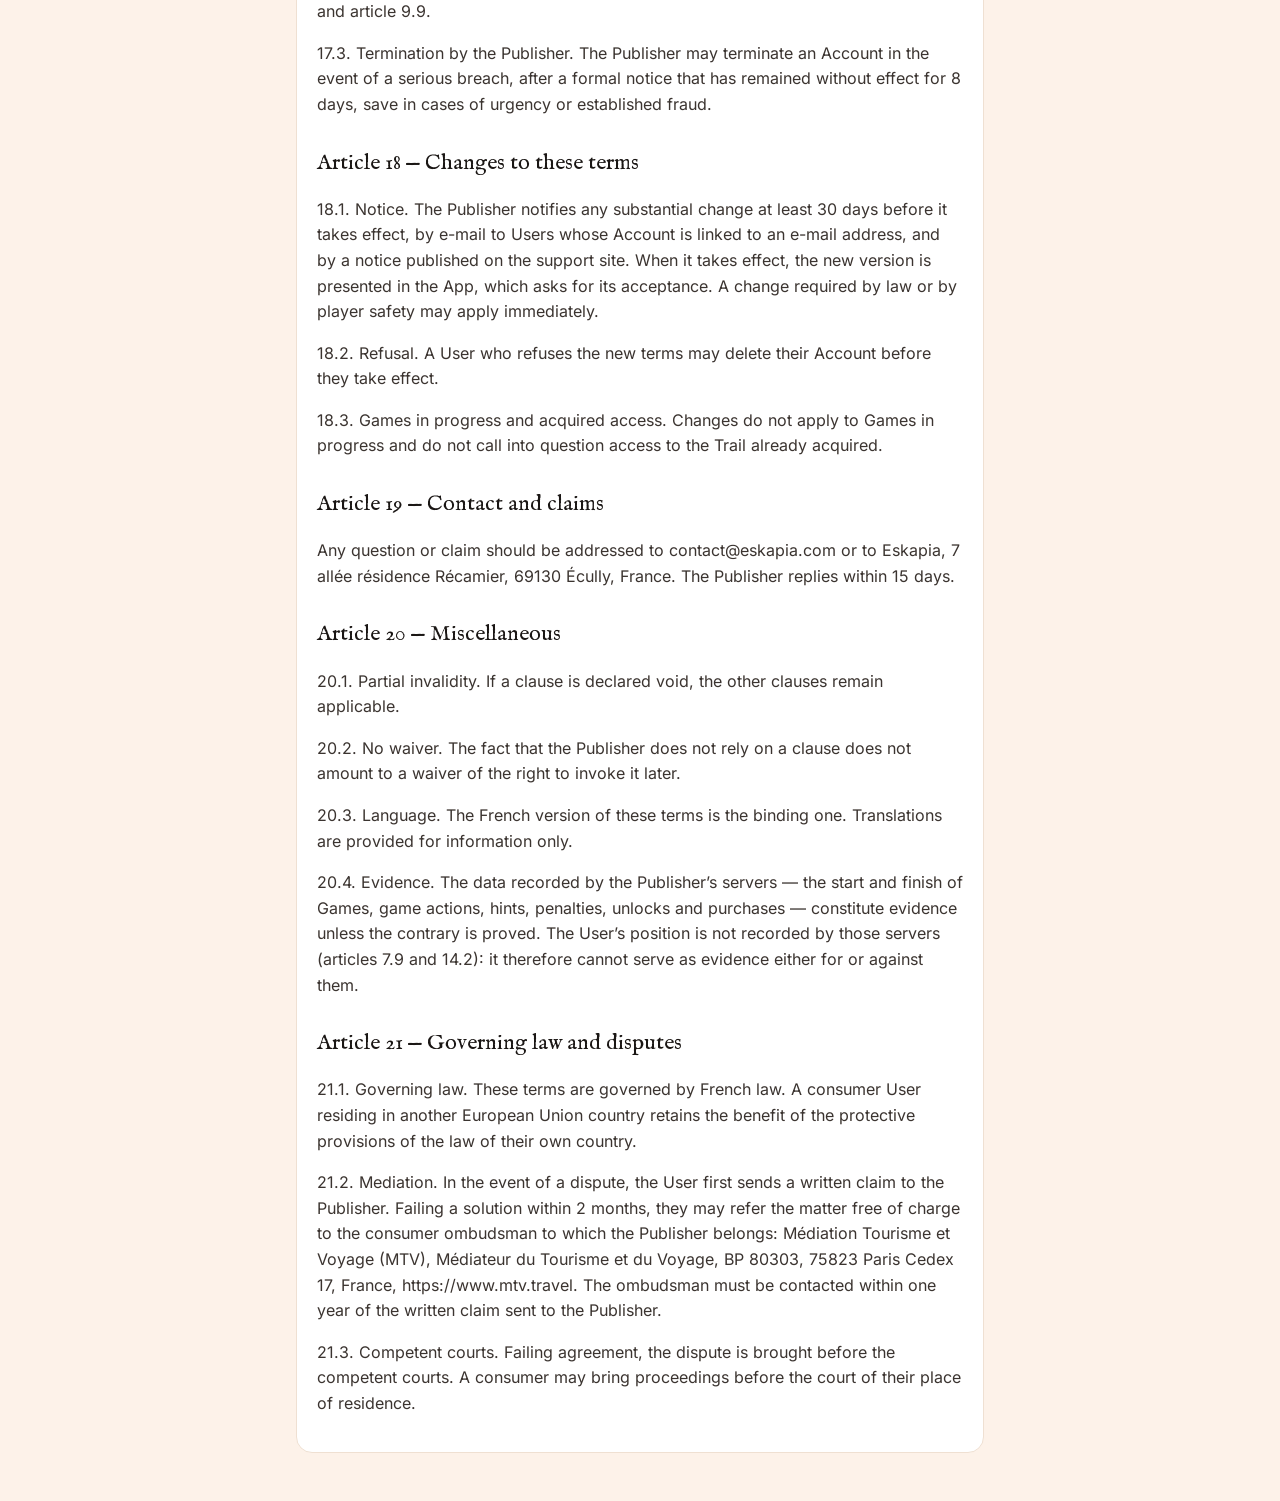
==== commit f8fd54cf: "CGU 9.8 : prix de reference 14,99 EUR au 21 novembre 2026" ====
--- a/cgu.html
+++ b/cgu.html
@@ -129,7 +129,7 @@
       <p>9.5. Code perdu ou divulgué. L’Utilisateur conserve son Code jusqu’à son activation. L’Éditeur n’est pas tenu de remplacer un Code perdu, détruit, divulgué ou utilisé par un tiers ; il peut, à sa discrétion, désactiver le Code non encore utilisé et en délivrer un nouveau. Toute demande se fait à contact@eskapia.com, avec l’identifiant du Compte.</p>
       <p>9.6. Saisie du Code. La saisie d’un Code inconnu, déjà utilisé ou désactivé n’ouvre aucun accès et ne consomme rien. L’Éditeur peut limiter le nombre de tentatives et désactiver un Code en cas de saisies répétées ou d’usage frauduleux.</p>
       <p>9.7. Révocation et remboursement. L’Éditeur peut révoquer une Clé ou un Code obtenus frauduleusement, notamment par génération illicite. Une Clé remboursée par le store avant d’avoir ouvert le Parcours est retirée du Compte. Une Clé qui a déjà ouvert le Parcours n’est pas remboursable (article 9.9) ; si un remboursement est néanmoins accordé par Apple ou Google, l’accès déjà ouvert est conservé et l’Éditeur peut appliquer les sanctions de l’article 12 en cas d’abus répété. Révoquer un accès n’efface ni les Parties jouées ni le Classement.</p>
-      <p>9.8. Achat. Une Clé s’achète exclusivement par le système d’achat intégré d’Apple ou de Google, au prix affiché par le store dans la devise et avec les taxes du pays de l’Utilisateur (29,99 € en France au 11 octobre 2026). L’Éditeur ne reçoit aucune coordonnée bancaire. L’achat est régi par les CGV de l’Éditeur et par les conditions du store.</p>
+      <p>9.8. Achat. Une Clé s’achète exclusivement par le système d’achat intégré d’Apple ou de Google, au prix affiché par le store dans la devise et avec les taxes du pays de l’Utilisateur (14,99 € en France au 21 novembre 2026). L’Éditeur ne reçoit aucune coordonnée bancaire. L’achat est régi par les CGV de l’Éditeur et par les conditions du store.</p>
       <p>9.9. Clé utilisée non remboursable. Une Clé qui a servi à ouvrir le Parcours n’est pas remboursable. Ce rappel figure sur l’écran d’achat et dans l’aide de l’Application. Le remboursement d’un achat intégré est accordé par Apple ou par Google, selon leurs propres conditions, sur lesquelles l’Éditeur n’a pas la main.</p>
       <p>9.10. Pas de restauration d’achat. Une Clé est un contenu consommable : elle n’est pas restaurable depuis le store. Les Clés vivent dans le Compte Eskapia ; l’Utilisateur les retrouve en se reconnectant à son Compte (article 5.2), non en réinstallant l’Application.</p>
       <p>9.11. Délai d’attribution. La Clé est créditée par le serveur de l’Éditeur à la confirmation du paiement par le store, en général en quelques secondes. Un paiement en attente de validation par le store ne crédite rien tant qu’il n’est pas confirmé. Si la Clé n’apparaît pas, l’Utilisateur écrit à contact@eskapia.com avec l’identifiant de son Compte (Paramètres &gt; Aide).</p>
@@ -330,7 +330,7 @@
       <p>9.5. Lost or disclosed Code. The User keeps their Code safe until it is activated. The Publisher is not required to replace a Code that is lost, destroyed, disclosed or used by a third party; it may, at its discretion, deactivate the unused Code and issue a new one. Any request is made to contact@eskapia.com, with the Account identifier.</p>
       <p>9.6. Entering a Code. Entering an unknown, already used or deactivated Code opens no access and consumes nothing. The Publisher may limit the number of attempts and deactivate a Code in the event of repeated entries or fraudulent use.</p>
       <p>9.7. Revocation and refund. The Publisher may revoke a Key or a Code obtained fraudulently, in particular by unlawful generation. A Key refunded by the store before it has opened the Trail is removed from the Account. A Key that has already opened the Trail is not refundable (article 9.9); if a refund is nevertheless granted by Apple or Google, the access already opened is kept and the Publisher may apply the sanctions of article 12 in the event of repeated abuse. Revoking access erases neither the Games played nor the Leaderboard.</p>
-      <p>9.8. Purchase. A Key is purchased exclusively through Apple’s or Google’s in-app purchase system, at the price displayed by the store in the currency and with the taxes of the User’s country (€29.99 in France as at 11 October 2026). The Publisher receives no bank details. The purchase is governed by the Publisher’s terms of sale and by the store’s own terms.</p>
+      <p>9.8. Purchase. A Key is purchased exclusively through Apple’s or Google’s in-app purchase system, at the price displayed by the store in the currency and with the taxes of the User’s country (€14.99 in France as at 21 November 2026). The Publisher receives no bank details. The purchase is governed by the Publisher’s terms of sale and by the store’s own terms.</p>
       <p>9.9. A used Key is not refundable. A Key that has served to open the Trail is not refundable. This reminder appears on the purchase screen and in the App’s help. The refund of an in-app purchase is granted by Apple or by Google, under their own terms, over which the Publisher has no control.</p>
       <p>9.10. No purchase restore. A Key is consumable content: it cannot be restored from the store. Keys live in the Eskapia Account; the User recovers them by signing back in to their Account (article 5.2), not by reinstalling the App.</p>
       <p>9.11. Crediting time. The Key is credited by the Publisher’s server when the store confirms payment, generally within a few seconds. A payment awaiting validation by the store credits nothing until it is confirmed. If the Key does not appear, the User writes to contact@eskapia.com with their Account identifier (Settings &gt; Help).</p>
@@ -531,7 +531,7 @@
       <p>9.5. 解锁码遗失或泄露。用户应在激活前妥善保管其解锁码。对于遗失、毁损、泄露或被第三方使用的解锁码，发行方没有更换义务；发行方可自行决定停用尚未使用的解锁码并另行发放。相关请求请写信至 contact@eskapia.com，并附上账户标识符。</p>
       <p>9.6. 输入解锁码。输入未知、已使用或已停用的解锁码不会开启任何权限，也不会消耗任何内容。发行方可限制尝试次数，并在重复输入或欺诈使用的情况下停用某一解锁码。</p>
       <p>9.7. 撤销与退款。对于以欺诈方式取得的钥匙或解锁码，尤其是非法生成的，发行方可予以撤销。在开启路线之前经商店退款的钥匙将从账户中移除。已开启路线的钥匙不可退款（第 9.9 条）；若 Apple 或 Google 仍予以退款，已开启的权限予以保留，发行方可在屡次滥用时适用第 12 条的处罚。撤销权限不会删除已进行的对局，也不会影响排行榜。</p>
-      <p>9.8. 购买。钥匙仅能通过 Apple 或 Google 的应用内购买系统购买，价格按商店所显示、以用户所在国家的币种与税费计（截至 2026 年 10 月 11 日，法国为 29.99 欧元）。发行方不接收任何银行信息。购买适用发行方的《销售条款》以及商店自身的条款。</p>
+      <p>9.8. 购买。钥匙仅能通过 Apple 或 Google 的应用内购买系统购买，价格按商店所显示、以用户所在国家的币种与税费计（截至 2026 年 11 月 21 日，法国为 14.99 欧元）。发行方不接收任何银行信息。购买适用发行方的《销售条款》以及商店自身的条款。</p>
       <p>9.9. 已使用的钥匙不可退款。已用于开启路线的钥匙不可退款。该提示载于购买页面与应用的帮助中。应用内购买的退款由 Apple 或 Google 依其自身条款决定，发行方无从干预。</p>
       <p>9.10. 不支持恢复购买。钥匙属于消耗型内容：无法从商店恢复。钥匙存在于 Eskapia 账户中；用户通过重新登录账户找回（第 5.2 条），而非通过重新安装应用。</p>
       <p>9.11. 到账时间。商店确认付款后，钥匙由发行方的服务器计入账户，通常在数秒内完成。等待商店验证的付款在确认前不会计入任何钥匙。若钥匙未出现，用户可写信至 contact@eskapia.com，并附上账户标识符（设置 &gt; 帮助）。</p>
